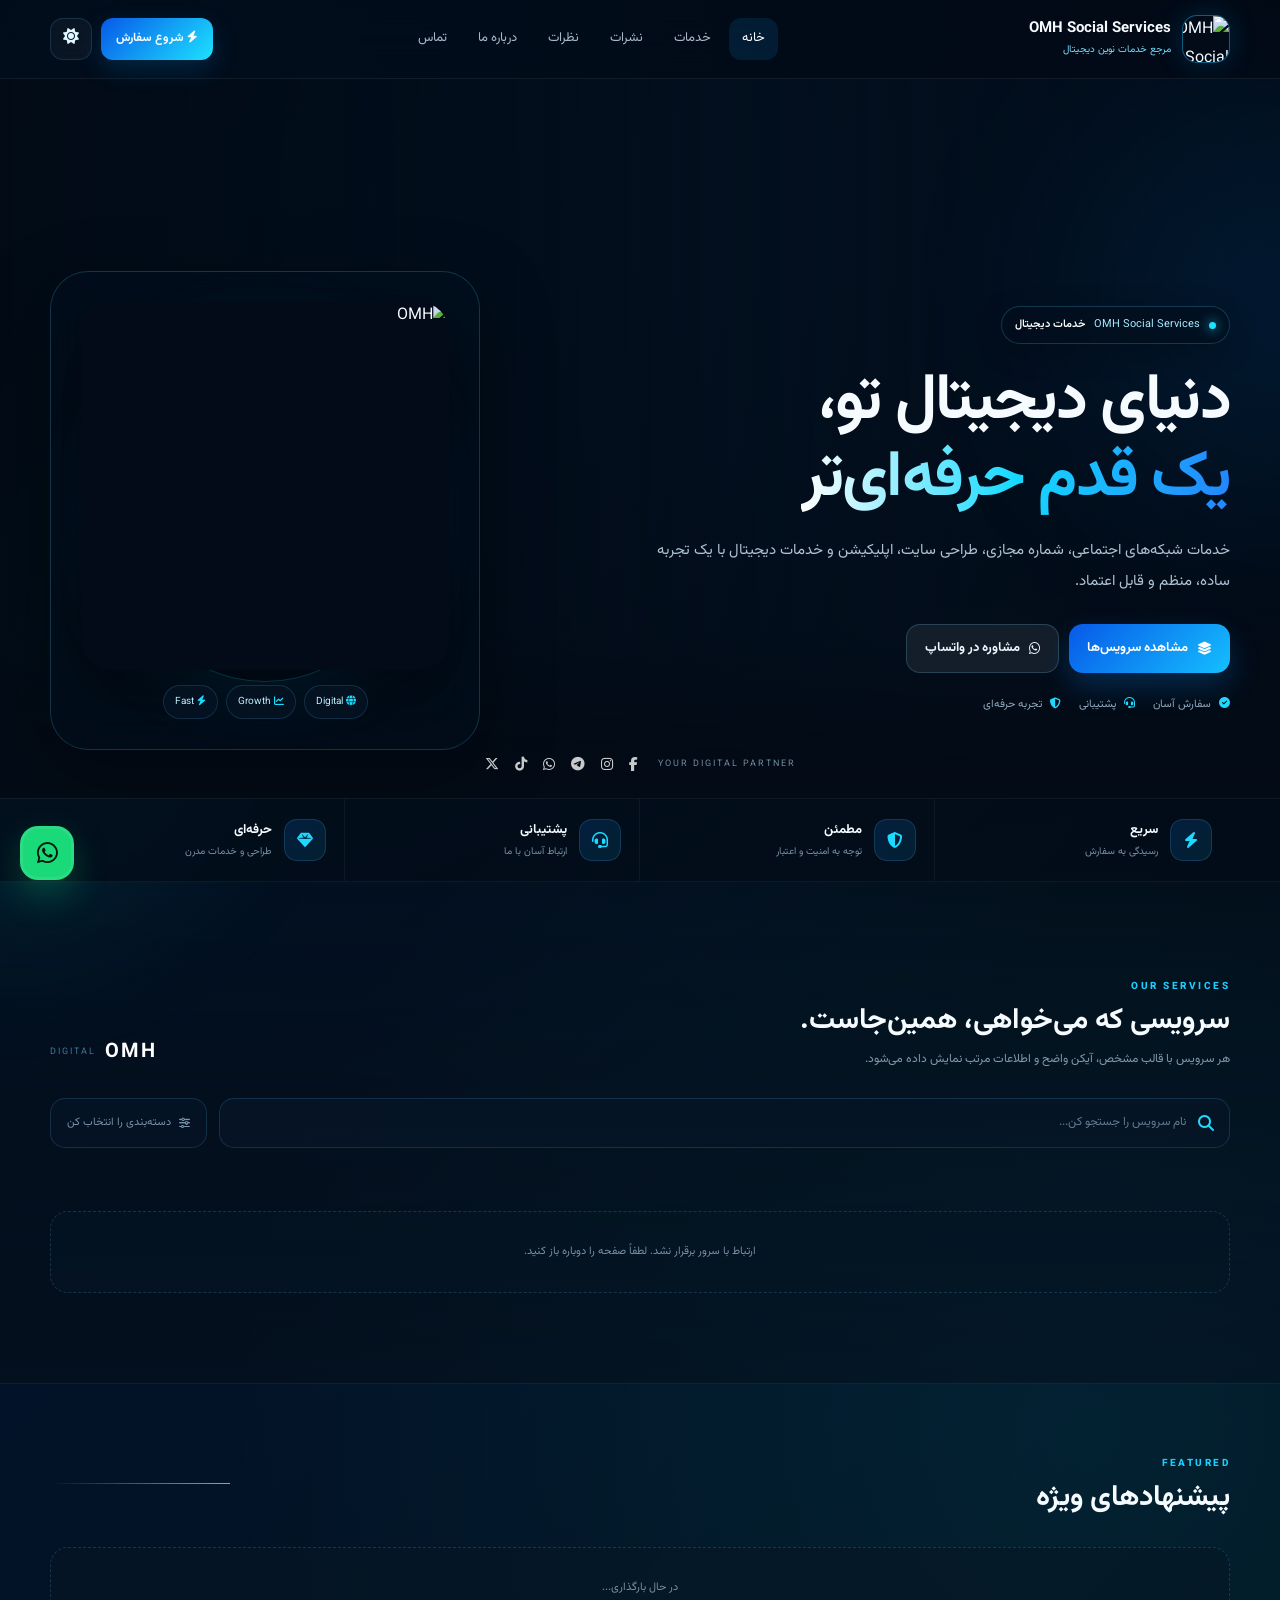
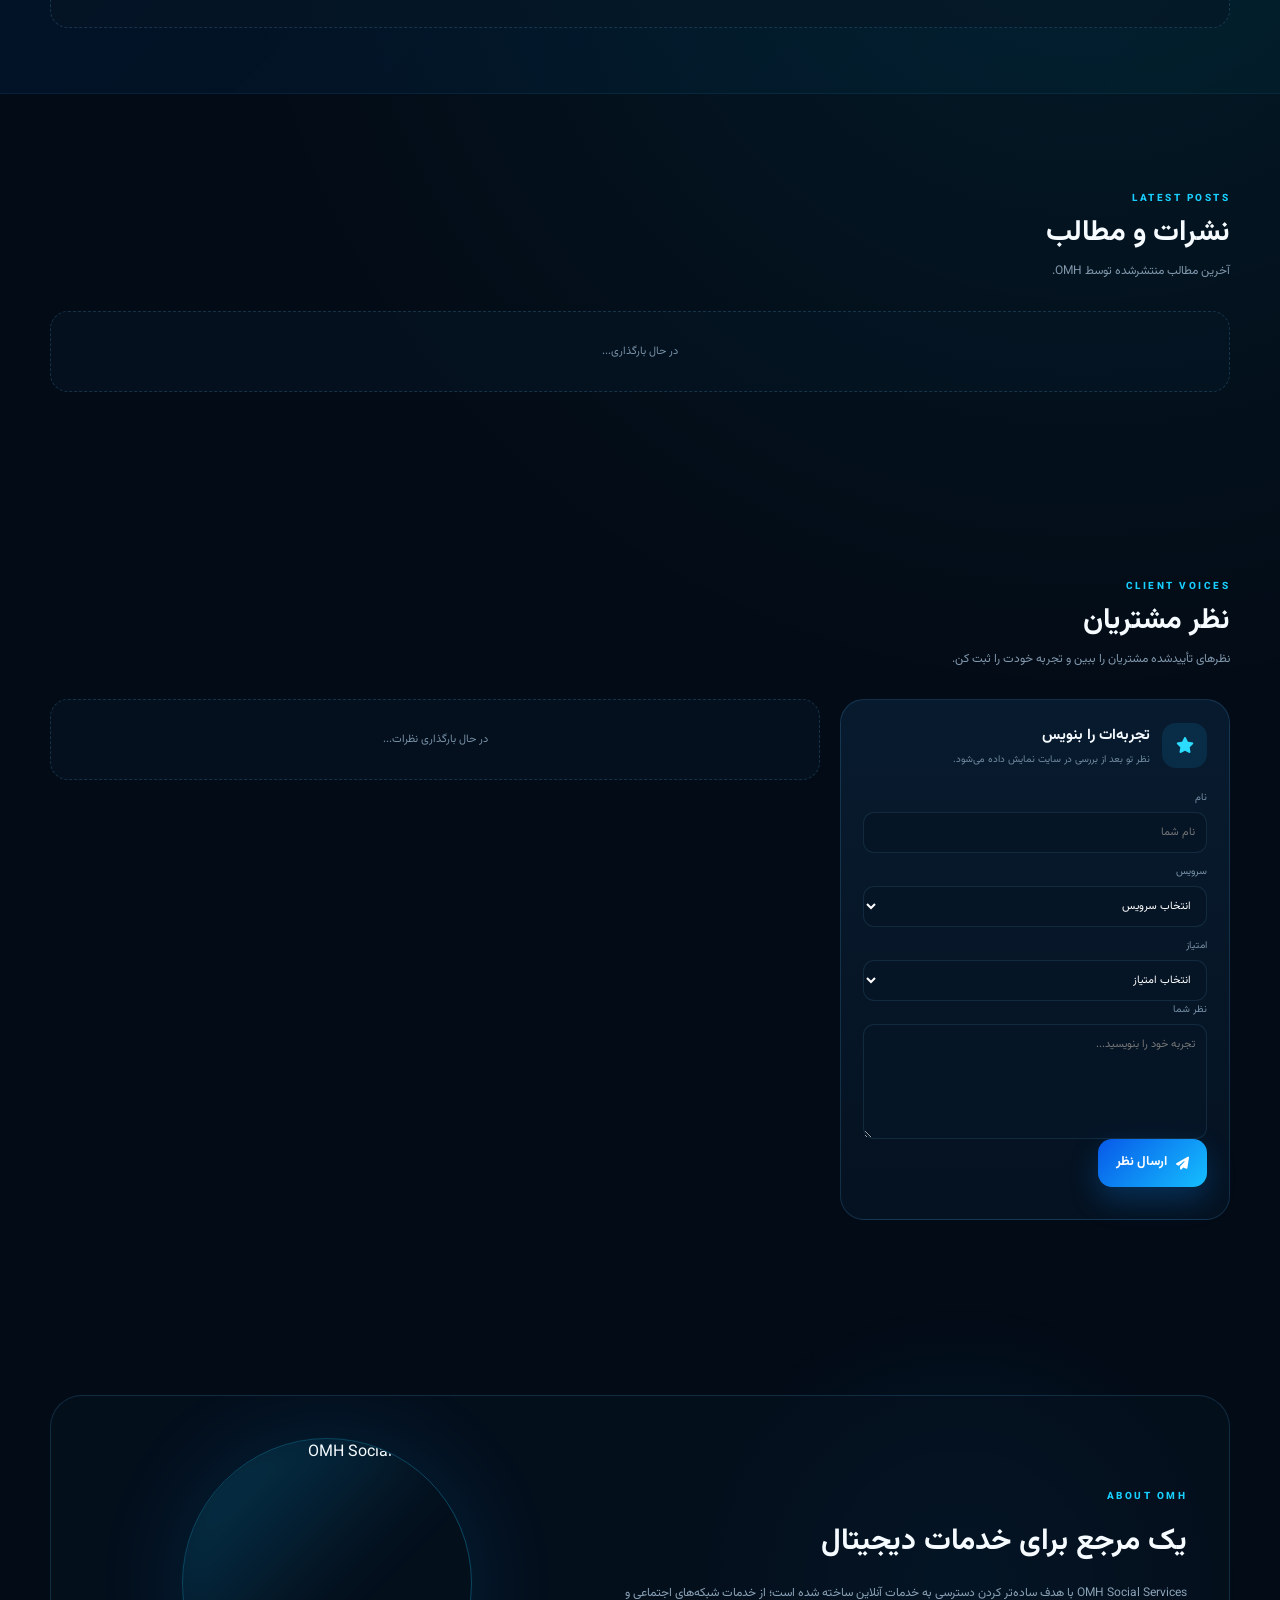
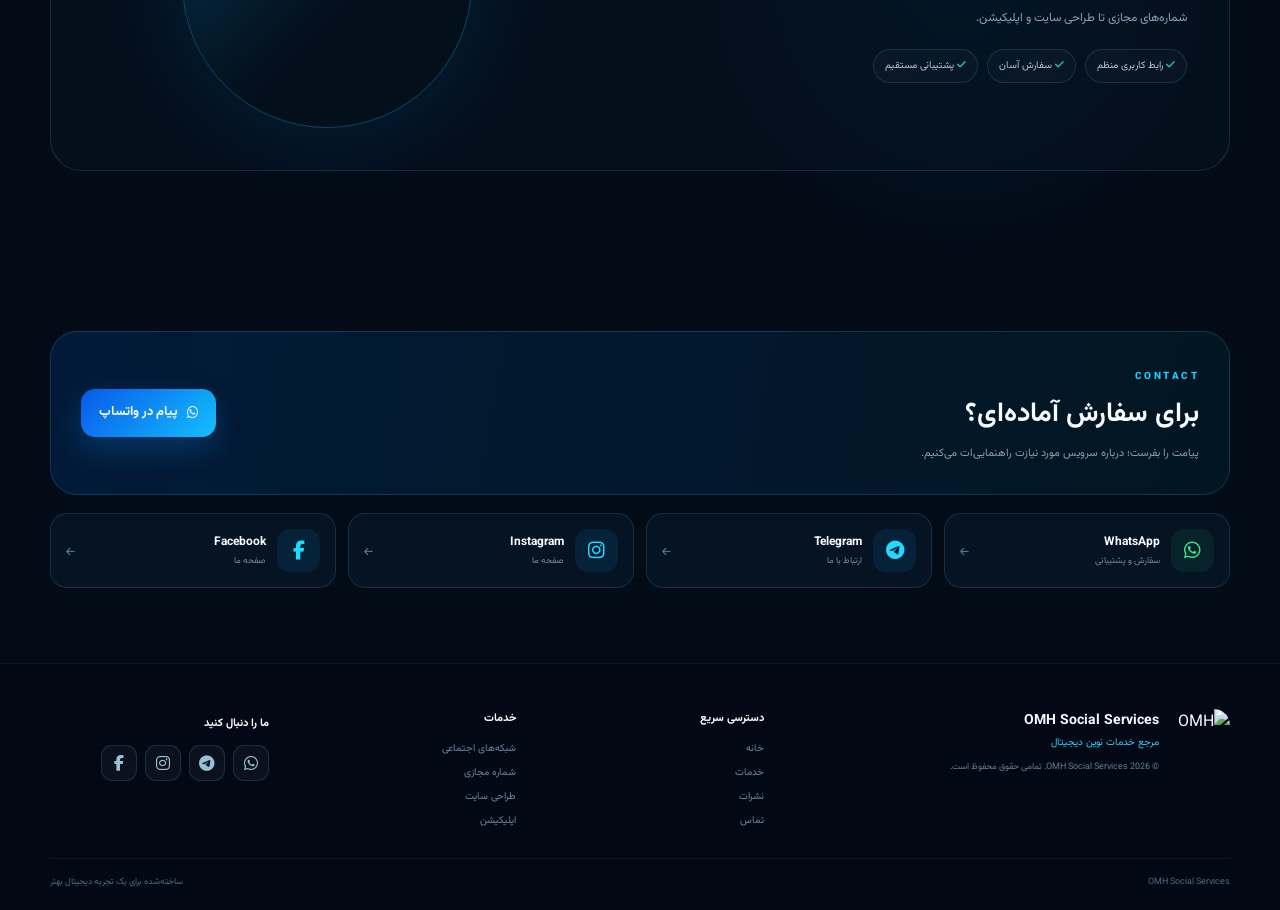
==== public/index.html @ bc6ca8de "Add files via upload" ====
<!doctype html>
<html lang="fa" dir="rtl">
<head>
<meta charset="utf-8">
<meta name="viewport" content="width=device-width, initial-scale=1, viewport-fit=cover">
<meta name="theme-color" content="#03101f">
<meta name="description" content="OMH Social Services — مرجع خدمات نوین دیجیتال">
<title>OMH Social Services</title>
<link rel="icon" href="images/omh-logo.png" type="image/png">
<link rel="preconnect" href="https://cdnjs.cloudflare.com">
<link rel="stylesheet" href="https://cdnjs.cloudflare.com/ajax/libs/font-awesome/6.5.0/css/all.min.css">
<link rel="stylesheet" href="style.css">
</head>
<body>
<div class="page-glow glow-one"></div><div class="page-glow glow-two"></div>
<header class="site-header" id="header">
  <div class="container header-inner">
    <button class="menu-btn" id="hamburger" type="button" aria-label="منو" aria-expanded="false"><i class="fa-solid fa-bars"></i></button>
    <a class="brand" href="#home" aria-label="OMH Social Services">
      <span class="brand-logo"><img id="headerLogo" src="images/omh-logo.png" alt="OMH Social Services"></span>
      <span class="brand-text"><strong data-site-name>OMH Social Services</strong><small>مرجع خدمات نوین دیجیتال</small></span>
    </a>
    <nav class="nav-menu" id="navMenu">
      <a class="active" href="#home">خانه</a><a href="#services">خدمات</a><a href="#posts">نشرات</a><a href="#reviews">نظرات</a><a href="#about">درباره ما</a><a href="#contact">تماس</a>
    </nav>
    <div class="header-actions"><a class="header-order" href="#services"><i class="fa-solid fa-bolt"></i> شروع سفارش</a><button class="theme-toggle" id="themeToggle" type="button" aria-label="تغییر حالت"><i class="fa-solid fa-moon"></i></button></div>
  </div>
</header>
<div class="announcement-wrap"><div class="container" id="announcementList" hidden></div></div>
<main>
<section class="hero" id="home">
  <div class="hero-bg"></div><div class="hero-overlay"></div>
  <div class="container hero-inner">
    <div class="hero-copy">
      <div class="hero-chip"><span class="live-dot"></span> OMH Social Services <b>خدمات دیجیتال</b></div>
      <h1>دنیای دیجیتال تو،<br><span>یک قدم حرفه‌ای‌تر</span></h1>
      <p>خدمات شبکه‌های اجتماعی، شماره مجازی، طراحی سایت، اپلیکیشن و خدمات دیجیتال با یک تجربه ساده، منظم و قابل اعتماد.</p>
      <div class="hero-buttons"><a href="#services" class="btn btn-primary"><i class="fa-solid fa-layer-group"></i> مشاهده سرویس‌ها</a><a id="heroWhatsapp" href="#" class="btn btn-glass"><i class="fa-brands fa-whatsapp"></i> مشاوره در واتساپ</a></div>
      <div class="hero-trust"><span><i class="fa-solid fa-circle-check"></i> سفارش آسان</span><span><i class="fa-solid fa-headset"></i> پشتیبانی</span><span><i class="fa-solid fa-shield-halved"></i> تجربه حرفه‌ای</span></div>
    </div>
    <div class="hero-brand-card">
      <div class="hero-ring"></div><div class="hero-brand-image"><img src="images/omh-logo.png" alt="OMH"></div>
      <div class="hero-mini-cards"><span><i class="fa-solid fa-globe"></i> Digital</span><span><i class="fa-solid fa-chart-line"></i> Growth</span><span><i class="fa-solid fa-bolt"></i> Fast</span></div>
    </div>
  </div>
  <div class="hero-socials"><span>YOUR DIGITAL PARTNER</span><i class="fa-brands fa-facebook-f"></i><i class="fa-brands fa-instagram"></i><i class="fa-brands fa-telegram"></i><i class="fa-brands fa-whatsapp"></i><i class="fa-brands fa-tiktok"></i><i class="fa-brands fa-x-twitter"></i></div>
</section>
<section class="trust-strip"><div class="container trust-grid"><article><span><i class="fa-solid fa-bolt"></i></span><div><strong>سریع</strong><small>رسیدگی به سفارش</small></div></article><article><span><i class="fa-solid fa-shield-halved"></i></span><div><strong>مطمئن</strong><small>توجه به امنیت و اعتبار</small></div></article><article><span><i class="fa-solid fa-headset"></i></span><div><strong>پشتیبانی</strong><small>ارتباط آسان با ما</small></div></article><article><span><i class="fa-solid fa-gem"></i></span><div><strong>حرفه‌ای</strong><small>طراحی و خدمات مدرن</small></div></article></div></section>
<section class="section services-section" id="services"><div class="container">
  <div class="section-head"><div><span class="section-kicker">OUR SERVICES</span><h2>سرویسی که می‌خواهی، همین‌جاست.</h2><p>هر سرویس با قالب مشخص، آیکن واضح و اطلاعات مرتب نمایش داده می‌شود.</p></div><div class="section-mark"><b>OMH</b><span>DIGITAL</span></div></div>
  <div class="service-toolbar"><label class="search-box"><i class="fa-solid fa-magnifying-glass"></i><input id="searchInput" type="search" placeholder="نام سرویس را جستجو کن..." autocomplete="off"></label><div class="toolbar-note"><i class="fa-solid fa-sliders"></i> دسته‌بندی را انتخاب کن</div></div>
  <div class="category-tabs" id="categoryTabs"></div><div class="subcategory-tabs" id="subcategoryTabs"></div>
  <div class="services-grid" id="servicesGrid"><div class="loading-card"><i class="fa-solid fa-spinner fa-spin"></i><span>در حال بارگذاری سرویس‌ها...</span></div></div>
</div></section>
<section class="featured-section" id="featured"><div class="container"><div class="section-head compact"><div><span class="section-kicker">FEATURED</span><h2>پیشنهادهای ویژه</h2></div><span class="featured-line"></span></div><div class="featured-grid" id="featuredGrid"><div class="loading-card">در حال بارگذاری...</div></div></div></section>
<section class="section posts-section" id="posts"><div class="container"><div class="section-head compact"><div><span class="section-kicker">LATEST POSTS</span><h2>نشرات و مطالب</h2><p>آخرین مطالب منتشرشده توسط OMH.</p></div></div><div class="posts-grid" id="postsGrid"><div class="loading-card">در حال بارگذاری...</div></div></div></section>
<section class="section reviews-section" id="reviews"><div class="container"><div class="section-head compact"><div><span class="section-kicker">CLIENT VOICES</span><h2>نظر مشتریان</h2><p>نظرهای تأییدشده مشتریان را ببین و تجربه خودت را ثبت کن.</p></div></div><div class="review-layout">
<form id="reviewForm" class="review-form"><div class="form-heading"><span class="form-icon"><i class="fa-solid fa-star"></i></span><div><h3>تجربه‌ات را بنویس</h3><p>نظر تو بعد از بررسی در سایت نمایش داده می‌شود.</p></div></div><div class="form-grid"><label>نام<input id="reviewName" maxlength="80" required placeholder="نام شما"></label><label>سرویس<select id="reviewService" required><option value="">انتخاب سرویس</option></select></label><label>امتیاز<select id="reviewRating" required><option value="">انتخاب امتیاز</option><option value="5">★★★★★ عالی</option><option value="4">★★★★ خوب</option><option value="3">★★★ متوسط</option><option value="2">★★ ضعیف</option><option value="1">★ خیلی ضعیف</option></select></label></div><label>نظر شما<textarea id="reviewComment" maxlength="1000" required placeholder="تجربه خود را بنویسید..."></textarea></label><button class="btn btn-primary" type="submit"><i class="fa-solid fa-paper-plane"></i> ارسال نظر</button><p id="reviewMessage" class="form-message" aria-live="polite"></p></form>
<div class="reviews-grid" id="reviewsGrid"><div class="loading-card">در حال بارگذاری نظرات...</div></div>
</div></div></section>
<section class="about-section" id="about"><div class="container about-wrap"><div class="about-copy"><span class="section-kicker">ABOUT OMH</span><h2>یک مرجع برای خدمات دیجیتال</h2><p>OMH Social Services با هدف ساده‌تر کردن دسترسی به خدمات آنلاین ساخته شده است؛ از خدمات شبکه‌های اجتماعی و شماره‌های مجازی تا طراحی سایت و اپلیکیشن.</p><div class="about-points"><span><i class="fa-solid fa-check"></i> رابط کاربری منظم</span><span><i class="fa-solid fa-check"></i> سفارش آسان</span><span><i class="fa-solid fa-check"></i> پشتیبانی مستقیم</span></div></div><div class="about-logo"><div class="about-logo-glow"></div><img src="images/omh-logo.png" alt="OMH Social Services"></div></div></section>
<section class="contact-section" id="contact"><div class="container"><div class="contact-banner"><div><span class="section-kicker">CONTACT</span><h2>برای سفارش آماده‌ای؟</h2><p>پیامت را بفرست؛ درباره سرویس مورد نیازت راهنمایی‌ات می‌کنیم.</p></div><a id="contactWhatsapp" class="btn btn-primary" href="#"><i class="fa-brands fa-whatsapp"></i> پیام در واتساپ</a></div><div class="contact-grid"><a id="whatsappLink" class="contact-card whatsapp" href="#"><span class="contact-icon"><i class="fa-brands fa-whatsapp"></i></span><span><b>WhatsApp</b><small>سفارش و پشتیبانی</small></span><i class="fa-solid fa-arrow-left"></i></a><a id="telegramLink" class="contact-card" href="#"><span class="contact-icon"><i class="fa-brands fa-telegram"></i></span><span><b>Telegram</b><small>ارتباط با ما</small></span><i class="fa-solid fa-arrow-left"></i></a><a id="instagramLink" class="contact-card" href="#"><span class="contact-icon"><i class="fa-brands fa-instagram"></i></span><span><b>Instagram</b><small>صفحه ما</small></span><i class="fa-solid fa-arrow-left"></i></a><a id="facebookLink" class="contact-card" href="#"><span class="contact-icon"><i class="fa-brands fa-facebook-f"></i></span><span><b>Facebook</b><small>صفحه ما</small></span><i class="fa-solid fa-arrow-left"></i></a></div></div></section>
</main>
<footer><div class="container footer-grid"><div class="footer-brand"><img src="images/omh-logo.png" alt="OMH"><div><strong data-site-name>OMH Social Services</strong><span>مرجع خدمات نوین دیجیتال</span><small data-footer-text>© 2026 OMH Social Services. تمامی حقوق محفوظ است.</small></div></div><div class="footer-links"><b>دسترسی سریع</b><a href="#home">خانه</a><a href="#services">خدمات</a><a href="#posts">نشرات</a><a href="#contact">تماس</a></div><div class="footer-links"><b>خدمات</b><a href="#services">شبکه‌های اجتماعی</a><a href="#services">شماره مجازی</a><a href="#services">طراحی سایت</a><a href="#services">اپلیکیشن</a></div><div class="footer-social"><b>ما را دنبال کنید</b><div><a id="footerWhatsapp" href="#" aria-label="WhatsApp"><i class="fa-brands fa-whatsapp"></i></a><a id="footerTelegram" href="#" aria-label="Telegram"><i class="fa-brands fa-telegram"></i></a><a id="footerInstagram" href="#" aria-label="Instagram"><i class="fa-brands fa-instagram"></i></a><a id="footerFacebook" href="#" aria-label="Facebook"><i class="fa-brands fa-facebook-f"></i></a></div></div></div><div class="container footer-bottom"><span>OMH Social Services</span><span>ساخته‌شده برای یک تجربه دیجیتال بهتر</span></div></footer>
<a class="floating-whatsapp" id="floatingWhatsapp" href="#" aria-label="WhatsApp"><i class="fa-brands fa-whatsapp"></i></a>
<script src="main.js" defer></script>
</body></html>
---- public/style.css ----
@import url('https://fonts.googleapis.com/css2?family=Vazirmatn:wght@300;400;500;600;700;800;900&display=swap');
:root{--bg:#030b16;--bg2:#061426;--card:rgba(8,24,43,.82);--card2:#091b31;--line:rgba(90,190,255,.17);--text:#f5fbff;--muted:#9db1c6;--blue:#159cff;--cyan:#1de2ff;--blue2:#0759e8;--green:#20d77a;--danger:#ff5573;--shadow:0 22px 70px rgba(0,0,0,.34);--radius:24px}*{box-sizing:border-box}html{scroll-behavior:smooth}body{margin:0;font-family:Vazirmatn,Tahoma,sans-serif;background:radial-gradient(circle at 15% 5%,rgba(0,130,255,.12),transparent 28%),radial-gradient(circle at 85% 35%,rgba(0,220,255,.08),transparent 30%),var(--bg);color:var(--text);line-height:1.8;overflow-x:hidden}a{color:inherit;text-decoration:none}button,input,textarea,select{font:inherit}button{cursor:pointer}.container{width:min(1180px,calc(100% - 32px));margin:auto}.page-glow{position:fixed;width:420px;height:420px;border-radius:50%;filter:blur(100px);pointer-events:none;z-index:-1;opacity:.13}.glow-one{background:#008cff;top:10%;right:-220px}.glow-two{background:#00eaff;bottom:0;left:-220px}.site-header{position:fixed;top:0;left:0;right:0;z-index:50;background:rgba(2,10,20,.68);backdrop-filter:blur(20px);border-bottom:1px solid rgba(255,255,255,.07)}.header-inner{height:78px;display:flex;align-items:center;gap:22px}.brand{display:flex;align-items:center;gap:11px;min-width:260px}.brand-logo{width:48px;height:48px;border-radius:15px;overflow:hidden;border:1px solid rgba(31,196,255,.45);background:#020b17;box-shadow:0 0 28px rgba(0,164,255,.18);flex:none}.brand-logo img{width:100%;height:100%;object-fit:cover}.brand-text{display:grid}.brand-text strong{font-size:15px;line-height:1.2}.brand-text small{font-size:10px;color:#75dfff;margin-top:3px}.nav-menu{display:flex;align-items:center;gap:5px;margin-inline:auto}.nav-menu a{font-size:13px;color:#a9b9ca;padding:9px 13px;border-radius:12px;transition:.2s}.nav-menu a:hover,.nav-menu a.active{color:#fff;background:rgba(21,156,255,.12)}.header-actions{display:flex;gap:9px;align-items:center}.header-order{font-size:12px;font-weight:700;padding:10px 15px;border-radius:12px;background:linear-gradient(135deg,var(--blue2),var(--cyan));box-shadow:0 9px 25px rgba(15,153,255,.18)}.theme-toggle,.menu-btn{width:42px;height:42px;border-radius:13px;border:1px solid var(--line);background:rgba(255,255,255,.04);color:#dff8ff}.menu-btn{display:none}.announcement-wrap{padding-top:78px}.announcement-item{display:flex;align-items:center;gap:12px;padding:10px 14px;margin-top:12px;border:1px solid var(--line);border-radius:16px;background:rgba(7,25,44,.8);color:#cfe7f7}.announcement-icon{width:34px;height:34px;display:grid;place-items:center;border-radius:10px;background:rgba(24,169,255,.13)}.announcement-item strong{display:block;color:#fff;font-size:12px}.announcement-item span:last-child{font-size:11px;color:#9db1c6}.hero{min-height:720px;position:relative;isolation:isolate;overflow:hidden}.hero-bg{position:absolute;inset:0;background-image:url('images/omh-background.png');background-size:cover;background-position:center;z-index:-3}.hero-overlay{position:absolute;inset:0;background:linear-gradient(90deg,rgba(2,10,20,.92) 0%,rgba(2,10,20,.7) 38%,rgba(2,10,20,.2) 75%),linear-gradient(0deg,var(--bg) 0%,transparent 20%);z-index:-2}.hero:after{content:"";position:absolute;inset:auto 0 0;height:170px;background:linear-gradient(transparent,var(--bg));z-index:-1}.hero-inner{min-height:720px;padding-top:145px;display:grid;grid-template-columns:1.02fr .98fr;gap:40px;align-items:center}.hero-copy{max-width:650px}.hero-chip{display:inline-flex;align-items:center;gap:9px;border:1px solid rgba(67,208,255,.22);background:rgba(2,15,29,.58);padding:8px 13px;border-radius:999px;color:#a8eaff;font-size:11px;box-shadow:0 8px 30px rgba(0,0,0,.2)}.hero-chip b{color:#fff;font-weight:600}.live-dot{width:7px;height:7px;background:#1de2ff;border-radius:50%;box-shadow:0 0 12px #1de2ff}.hero h1{font-size:clamp(38px,5vw,67px);line-height:1.2;margin:20px 0 17px;letter-spacing:-1.7px}.hero h1 span{background:linear-gradient(90deg,#fff,#15d9ff,#2387ff);-webkit-background-clip:text;background-clip:text;color:transparent}.hero p{font-size:15px;line-height:2.1;color:#afc2d3;max-width:590px}.hero-buttons{display:flex;gap:10px;margin-top:26px;flex-wrap:wrap}.btn{display:inline-flex;align-items:center;justify-content:center;gap:9px;border:0;border-radius:14px;padding:12px 18px;font-weight:700;font-size:13px;transition:.22s;min-height:46px}.btn:hover{transform:translateY(-2px)}.btn-primary{color:#fff;background:linear-gradient(135deg,#0759e8,#15bfff);box-shadow:0 13px 30px rgba(12,142,255,.24)}.btn-glass{color:#e9f8ff;background:rgba(255,255,255,.07);border:1px solid rgba(135,218,255,.2);backdrop-filter:blur(12px)}.hero-trust{display:flex;gap:18px;flex-wrap:wrap;margin-top:22px;color:#91a8bc;font-size:11px}.hero-trust i{color:#20d7ff;margin-left:5px}.hero-brand-card{width:min(430px,100%);justify-self:end;position:relative;padding:30px;border-radius:38px;border:1px solid rgba(89,207,255,.2);background:rgba(3,17,32,.48);backdrop-filter:blur(18px);box-shadow:var(--shadow);overflow:hidden}.hero-ring{position:absolute;inset:14%;border:1px solid rgba(22,205,255,.3);border-radius:50%;box-shadow:0 0 80px rgba(0,178,255,.17)}.hero-brand-image{position:relative;z-index:2;width:100%;aspect-ratio:1;border-radius:30px;overflow:hidden;background:#020b17;box-shadow:0 25px 70px rgba(0,0,0,.45)}.hero-brand-image img{width:100%;height:100%;object-fit:cover}.hero-mini-cards{position:relative;z-index:3;display:flex;gap:8px;justify-content:center;flex-wrap:wrap;margin-top:15px}.hero-mini-cards span{padding:7px 11px;border-radius:999px;background:rgba(4,19,35,.85);border:1px solid var(--line);font-size:10px;color:#bcefff}.hero-mini-cards i{color:#16dfff}.hero-socials{position:absolute;bottom:26px;left:50%;transform:translateX(-50%);display:flex;align-items:center;gap:16px;color:#fff;opacity:.78}.hero-socials span{font-size:9px;letter-spacing:2px;color:#8faec4;margin-left:4px}.hero-socials i{font-size:14px}.trust-strip{border-top:1px solid rgba(255,255,255,.05);border-bottom:1px solid rgba(255,255,255,.05);background:rgba(3,13,25,.82)}.trust-grid{display:grid;grid-template-columns:repeat(4,1fr)}.trust-grid article{display:flex;align-items:center;gap:12px;padding:20px 18px;border-inline-start:1px solid rgba(255,255,255,.05)}.trust-grid article:first-child{border-inline-start:0}.trust-grid article>span{width:42px;height:42px;display:grid;place-items:center;border-radius:13px;background:linear-gradient(135deg,rgba(15,115,235,.18),rgba(23,211,255,.1));border:1px solid var(--line);color:#1bd9ff}.trust-grid strong{display:block;font-size:13px}.trust-grid small{display:block;color:#7890a6;font-size:10px}.section{padding:90px 0}.services-section{background:linear-gradient(180deg,transparent,rgba(5,21,38,.52))}.section-head{display:flex;justify-content:space-between;gap:30px;align-items:end;margin-bottom:28px}.section-head.compact{align-items:center}.section-kicker{display:inline-block;color:#19cfff;font-size:10px;letter-spacing:2.5px;font-weight:800;margin-bottom:5px}.section-head h2{margin:0;font-size:29px;line-height:1.4}.section-head p{margin:7px 0 0;color:#8198ad;font-size:12px}.section-mark{display:flex;align-items:center;gap:9px;color:#3f789d;font-size:9px;letter-spacing:2px}.section-mark b{font-size:20px;color:#fff}.service-toolbar{display:flex;gap:12px;margin-bottom:17px}.search-box{height:50px;display:flex;align-items:center;gap:10px;flex:1;border:1px solid var(--line);background:rgba(7,23,40,.82);border-radius:15px;padding:0 15px}.search-box i{color:#24d7ff}.search-box input{border:0;outline:0;background:transparent;color:#fff;width:100%;font-size:12px}.search-box input::placeholder{color:#607a90}.toolbar-note{height:50px;display:flex;align-items:center;gap:8px;padding:0 16px;border:1px solid var(--line);border-radius:15px;color:#7893aa;font-size:11px;background:rgba(7,23,40,.6)}.category-tabs,.subcategory-tabs{display:flex;gap:8px;overflow:auto;padding-bottom:8px;scrollbar-width:thin}.cat-btn,.sub-btn{white-space:nowrap;border:1px solid var(--line);background:rgba(7,24,42,.7);color:#93a9bc;border-radius:12px;padding:9px 14px;font-size:11px;transition:.2s}.cat-btn:hover,.sub-btn:hover,.cat-btn.active,.sub-btn.active{color:#fff;border-color:rgba(26,205,255,.48);background:linear-gradient(135deg,rgba(13,100,222,.22),rgba(18,204,255,.1));box-shadow:0 8px 24px rgba(0,140,255,.08)}.subcategory-tabs{margin-top:8px}.services-grid{display:grid;grid-template-columns:repeat(4,1fr);gap:16px;margin-top:22px}.service-card{position:relative;min-width:0;border:1px solid rgba(94,184,235,.13);background:linear-gradient(180deg,rgba(9,29,50,.94),rgba(5,19,34,.96));border-radius:22px;padding:14px;overflow:hidden;box-shadow:0 12px 38px rgba(0,0,0,.18);transition:.25s}.service-card:before{content:"";position:absolute;inset:0 0 auto;height:2px;background:linear-gradient(90deg,transparent,#11bfff,#245eff,transparent);opacity:.65}.service-card:hover{transform:translateY(-5px);border-color:rgba(35,197,255,.32);box-shadow:0 22px 50px rgba(0,0,0,.28)}.service-media{height:155px;border-radius:17px;background:radial-gradient(circle at 50% 30%,rgba(20,177,255,.16),transparent 60%),#061526;border:1px solid rgba(98,188,236,.11);display:grid;place-items:center;overflow:hidden}.service-media img{width:92px;height:92px;object-fit:contain;display:block}.service-fallback-icon{width:76px;height:76px;border-radius:22px;display:grid;place-items:center;color:#26d9ff;background:linear-gradient(145deg,rgba(13,113,226,.3),rgba(16,210,255,.08));border:1px solid rgba(32,214,255,.2);font-size:30px;box-shadow:0 0 35px rgba(0,169,255,.14)}.service-card h4{font-size:15px;margin:14px 2px 4px}.service-path{color:#4fbbe4;font-size:9px;min-height:17px}.service-card .desc{color:#8198ac;font-size:10px;line-height:1.8;min-height:38px;margin:7px 2px 11px}.price{display:flex;align-items:center;gap:8px;flex-wrap:wrap;color:#fff;font-size:18px;font-weight:900}.price .old{font-size:10px;color:#647b8f;text-decoration:line-through;font-weight:500}.discount{font-size:9px;color:#61f3b1;background:rgba(32,215,122,.1);border:1px solid rgba(32,215,122,.16);padding:3px 6px;border-radius:7px}.meta{display:flex;align-items:center;justify-content:space-between;gap:8px;margin-top:12px}.views{font-size:9px;color:#60798e}.views i{color:#24cfff}.order-btn{border:0;color:#fff;background:linear-gradient(135deg,#0759e8,#12b8f2);border-radius:11px;padding:8px 11px;font-size:10px;font-weight:800;box-shadow:0 7px 20px rgba(0,130,255,.16)}.featured-section{padding:65px 0;background:linear-gradient(135deg,rgba(0,84,184,.12),rgba(0,226,255,.035));border-block:1px solid rgba(51,189,255,.08)}.featured-line{width:180px;height:1px;background:linear-gradient(90deg,transparent,#18cfff)}.featured-grid{display:grid;grid-template-columns:repeat(3,1fr);gap:16px}.featured-grid .service-card{border-color:rgba(25,206,255,.28)}.posts-grid{display:grid;grid-template-columns:repeat(3,1fr);gap:16px}.post-card{border:1px solid var(--line);background:rgba(7,23,40,.76);border-radius:20px;padding:20px}.post-card h3{font-size:15px;margin:0 0 9px}.post-card p{font-size:11px;color:#8da3b7;line-height:2;white-space:pre-line}.like-btn{border:1px solid rgba(255,255,255,.09);background:rgba(255,255,255,.04);color:#ff8ba0;border-radius:10px;padding:7px 10px;font-size:11px}.review-layout{display:grid;grid-template-columns:390px 1fr;gap:20px;align-items:start}.review-form{border:1px solid var(--line);background:linear-gradient(180deg,rgba(9,29,50,.88),rgba(5,19,34,.92));border-radius:24px;padding:22px}.form-heading{display:flex;gap:12px;align-items:center;margin-bottom:20px}.form-icon{width:45px;height:45px;display:grid;place-items:center;border-radius:14px;background:rgba(20,179,255,.12);color:#2cdcff}.form-heading h3{font-size:15px;margin:0}.form-heading p{font-size:10px;color:#718ba0;margin:2px 0 0}.form-grid{display:grid;grid-template-columns:1fr;gap:10px}.review-form label{display:block;font-size:10px;color:#7892a8}.review-form input,.review-form select,.review-form textarea{display:block;width:100%;margin-top:5px;border:1px solid rgba(110,193,235,.12);background:#061526;color:#fff;border-radius:11px;padding:10px 11px;outline:0;font-size:11px}.review-form textarea{min-height:115px;resize:vertical}.review-form input:focus,.review-form select:focus,.review-form textarea:focus{border-color:#1ccfff}.form-message{font-size:10px}.form-message.success{color:#48e7a0}.form-message.error{color:#ff7890}.reviews-grid{display:grid;grid-template-columns:repeat(2,1fr);gap:13px}.review-card{border:1px solid var(--line);background:rgba(7,23,40,.72);border-radius:19px;padding:17px}.review-card h4{margin:0;font-size:13px}.review-card .stars{color:#ffd45b;font-size:13px;letter-spacing:2px;margin:6px 0}.review-card p{color:#8ca4b8;font-size:11px;line-height:2;margin:0}.about-section{padding:85px 0;background:radial-gradient(circle at 75% 50%,rgba(0,162,255,.1),transparent 28%)}.about-wrap{min-height:360px;display:grid;grid-template-columns:1fr .8fr;align-items:center;gap:40px;border:1px solid var(--line);background:rgba(5,19,34,.64);border-radius:32px;padding:42px;overflow:hidden}.about-copy h2{font-size:30px;margin:4px 0 10px}.about-copy p{color:#8ba2b7;max-width:600px;font-size:12px;line-height:2.1}.about-points{display:flex;flex-wrap:wrap;gap:9px;margin-top:18px}.about-points span{font-size:10px;color:#b5c8d8;border:1px solid var(--line);background:rgba(255,255,255,.025);border-radius:999px;padding:7px 11px}.about-points i{color:#21dc9a}.about-logo{position:relative;justify-self:center;width:290px;height:290px;border-radius:50%;overflow:hidden;border:1px solid rgba(28,203,255,.3);box-shadow:0 0 90px rgba(0,151,255,.14)}.about-logo img{position:relative;width:100%;height:100%;object-fit:cover}.about-logo-glow{position:absolute;inset:-20px;border-radius:50%;background:linear-gradient(135deg,rgba(17,184,255,.28),transparent 55%);filter:blur(20px)}.contact-section{padding:75px 0}.contact-banner{display:flex;justify-content:space-between;align-items:center;gap:25px;padding:30px;border-radius:27px;border:1px solid rgba(32,203,255,.2);background:linear-gradient(100deg,rgba(0,91,197,.2),rgba(0,225,255,.05));margin-bottom:18px}.contact-banner h2{margin:0;font-size:27px}.contact-banner p{color:#89a0b4;font-size:11px;margin:5px 0 0}.contact-grid{display:grid;grid-template-columns:repeat(4,1fr);gap:12px}.contact-card{display:flex;align-items:center;gap:11px;padding:15px;border-radius:17px;border:1px solid var(--line);background:rgba(7,23,40,.72);transition:.2s}.contact-card:hover{transform:translateY(-3px);border-color:rgba(29,205,255,.38)}.contact-icon{width:43px;height:43px;display:grid;place-items:center;border-radius:13px;background:rgba(25,179,255,.1);color:#22d8ff;font-size:19px}.contact-card b{display:block;font-size:12px}.contact-card small{display:block;color:#738ba0;font-size:9px}.contact-card>i:last-child{margin-right:auto;color:#4c7189;font-size:10px}.contact-card.whatsapp .contact-icon{color:#36e995;background:rgba(32,215,122,.08)}footer{padding:45px 0 20px;border-top:1px solid rgba(255,255,255,.06);background:#020914}.footer-grid{display:grid;grid-template-columns:2fr 1fr 1fr 1fr;gap:28px}.footer-brand{display:flex;gap:13px}.footer-brand img{width:58px;height:58px;border-radius:16px;object-fit:cover}.footer-brand strong,.footer-brand span,.footer-brand small{display:block}.footer-brand strong{font-size:14px}.footer-brand span{font-size:10px;color:#35cfff}.footer-brand small{font-size:9px;color:#647d92;margin-top:7px}.footer-links{display:flex;flex-direction:column;gap:6px}.footer-links b,.footer-social b{font-size:11px;color:#fff;margin-bottom:5px}.footer-links a{font-size:10px;color:#71899e}.footer-links a:hover{color:#2edcff}.footer-social>div{display:flex;gap:8px;margin-top:7px}.footer-social a{width:36px;height:36px;border-radius:11px;display:grid;place-items:center;background:rgba(255,255,255,.04);border:1px solid var(--line);color:#9ac0d7}.footer-bottom{display:flex;justify-content:space-between;gap:15px;border-top:1px solid rgba(255,255,255,.05);margin-top:28px;padding-top:15px;color:#50697d;font-size:9px}.floating-whatsapp{position:fixed;left:20px;bottom:20px;width:54px;height:54px;display:grid;place-items:center;border-radius:18px;background:#19d979;color:#03150d;font-size:24px;box-shadow:0 15px 35px rgba(20,215,121,.25);z-index:40;border:3px solid rgba(255,255,255,.08)}.loading-card,.empty-message{grid-column:1/-1;border:1px dashed rgba(95,184,235,.2);border-radius:18px;padding:30px;text-align:center;color:#7891a7;background:rgba(6,22,38,.55);font-size:11px}.loading-card i{color:#1edbff;margin-left:7px}.dark-mode{--bg:#01070e}.dark-mode .site-header{background:rgba(0,6,13,.76)}
@media(max-width:1000px){.nav-menu{gap:0}.nav-menu a{padding-inline:9px}.brand{min-width:220px}.services-grid{grid-template-columns:repeat(3,1fr)}.featured-grid{grid-template-columns:repeat(2,1fr)}.footer-grid{grid-template-columns:2fr 1fr 1fr}.footer-social{grid-column:2/-1}.review-layout{grid-template-columns:1fr}.review-form{max-width:none}.hero-inner{grid-template-columns:1fr}.hero-brand-card{display:none}.hero-copy{max-width:760px}.hero-socials{display:none}}
@media(max-width:760px){.container{width:min(100% - 22px,620px)}.header-inner{height:68px}.announcement-wrap{padding-top:68px}.brand-text small{display:none}.brand{min-width:0;margin-left:auto}.brand-logo{width:42px;height:42px}.menu-btn{display:grid;place-items:center}.nav-menu{position:absolute;top:73px;right:11px;left:11px;display:none;flex-direction:column;align-items:stretch;padding:8px;border:1px solid var(--line);border-radius:17px;background:rgba(2,13,26,.97);box-shadow:var(--shadow)}.nav-menu.open{display:flex}.nav-menu a{padding:11px 13px}.header-order{display:none}.theme-toggle{width:40px;height:40px}.hero{min-height:670px}.hero-inner{min-height:670px;padding-top:115px}.hero h1{font-size:39px}.hero p{font-size:12px}.hero-trust{gap:10px}.trust-grid{grid-template-columns:repeat(2,1fr)}.trust-grid article{padding:14px 8px}.trust-grid article:nth-child(odd){border-inline-start:0}.trust-grid article:nth-child(n+3){border-top:1px solid rgba(255,255,255,.05)}.section{padding:65px 0}.section-head{display:block}.section-head h2{font-size:24px}.section-mark{margin-top:12px}.service-toolbar{display:block}.toolbar-note{margin-top:8px}.services-grid{grid-template-columns:repeat(2,1fr);gap:10px}.service-card{padding:9px;border-radius:18px}.service-media{height:125px}.service-media img{width:70px;height:70px}.service-fallback-icon{width:60px;height:60px;font-size:24px}.service-card h4{font-size:12px;margin-top:10px}.service-card .desc{font-size:9px;min-height:34px}.price{font-size:15px}.order-btn{padding:7px 8px}.featured-grid,.posts-grid{grid-template-columns:1fr}.reviews-grid{grid-template-columns:1fr}.about-wrap{grid-template-columns:1fr;padding:28px}.about-logo{width:220px;height:220px;order:-1}.contact-banner{display:block;padding:23px}.contact-banner .btn{margin-top:15px;width:100%}.contact-grid{grid-template-columns:1fr 1fr}.footer-grid{grid-template-columns:1fr 1fr}.footer-brand{grid-column:1/-1}.footer-social{grid-column:1/-1}.footer-bottom{display:block}.footer-bottom span{display:block;margin-top:5px}.floating-whatsapp{left:12px;bottom:12px}.hero-buttons .btn{flex:1}.hero-overlay{background:linear-gradient(90deg,rgba(2,10,20,.9),rgba(2,10,20,.56)),linear-gradient(0deg,var(--bg),transparent 35%)}}
@media(max-width:420px){.services-grid{grid-template-columns:1fr 1fr}.service-media{height:112px}.service-path{font-size:8px}.hero h1{font-size:34px}.hero-copy{padding-top:10px}.contact-grid{grid-template-columns:1fr}.trust-grid article>span{width:36px;height:36px}.trust-grid strong{font-size:11px}.trust-grid small{font-size:8px}}
.light-mode{--bg:#f2f8fc;--bg2:#eaf4fb;--card:rgba(255,255,255,.9);--card2:#fff;--line:rgba(0,98,160,.14);--text:#102033;--muted:#587087;background:radial-gradient(circle at 15% 5%,rgba(0,130,255,.09),transparent 28%),#f3f8fc;color:var(--text)}.light-mode .site-header{background:rgba(246,251,255,.82);border-bottom-color:rgba(0,67,116,.09)}.light-mode .nav-menu a{color:#536a7f}.light-mode .nav-menu a.active,.light-mode .nav-menu a:hover{color:#0759e8;background:rgba(21,156,255,.09)}.light-mode .theme-toggle,.light-mode .menu-btn,.light-mode .search-box,.light-mode .toolbar-note,.light-mode .cat-btn,.light-mode .sub-btn,.light-mode .service-card,.light-mode .post-card,.light-mode .review-card,.light-mode .contact-card,.light-mode .review-form,.light-mode .about-wrap{background:rgba(255,255,255,.88);color:#102033}.light-mode .search-box input,.light-mode .review-form input,.light-mode .review-form select,.light-mode .review-form textarea{color:#102033;background:#f4f8fb}.light-mode .search-box input::placeholder{color:#7890a2}.light-mode .hero-overlay{background:linear-gradient(90deg,rgba(2,10,20,.86),rgba(2,10,20,.3)),linear-gradient(0deg,#f3f8fc,transparent 35%)}.light-mode .trust-strip,.light-mode footer{background:#eaf3f9}.light-mode .trust-grid strong,.light-mode .section-head h2,.light-mode .about-copy h2{color:#102033}.light-mode .section-head p,.light-mode .service-card .desc,.light-mode .post-card p,.light-mode .review-card p,.light-mode .contact-banner p{color:#60778b}.light-mode .footer-links a{color:#5b7287}.light-mode .hero h1{color:#fff}.light-mode .announcement-item{background:rgba(255,255,255,.92);color:#3d5368}
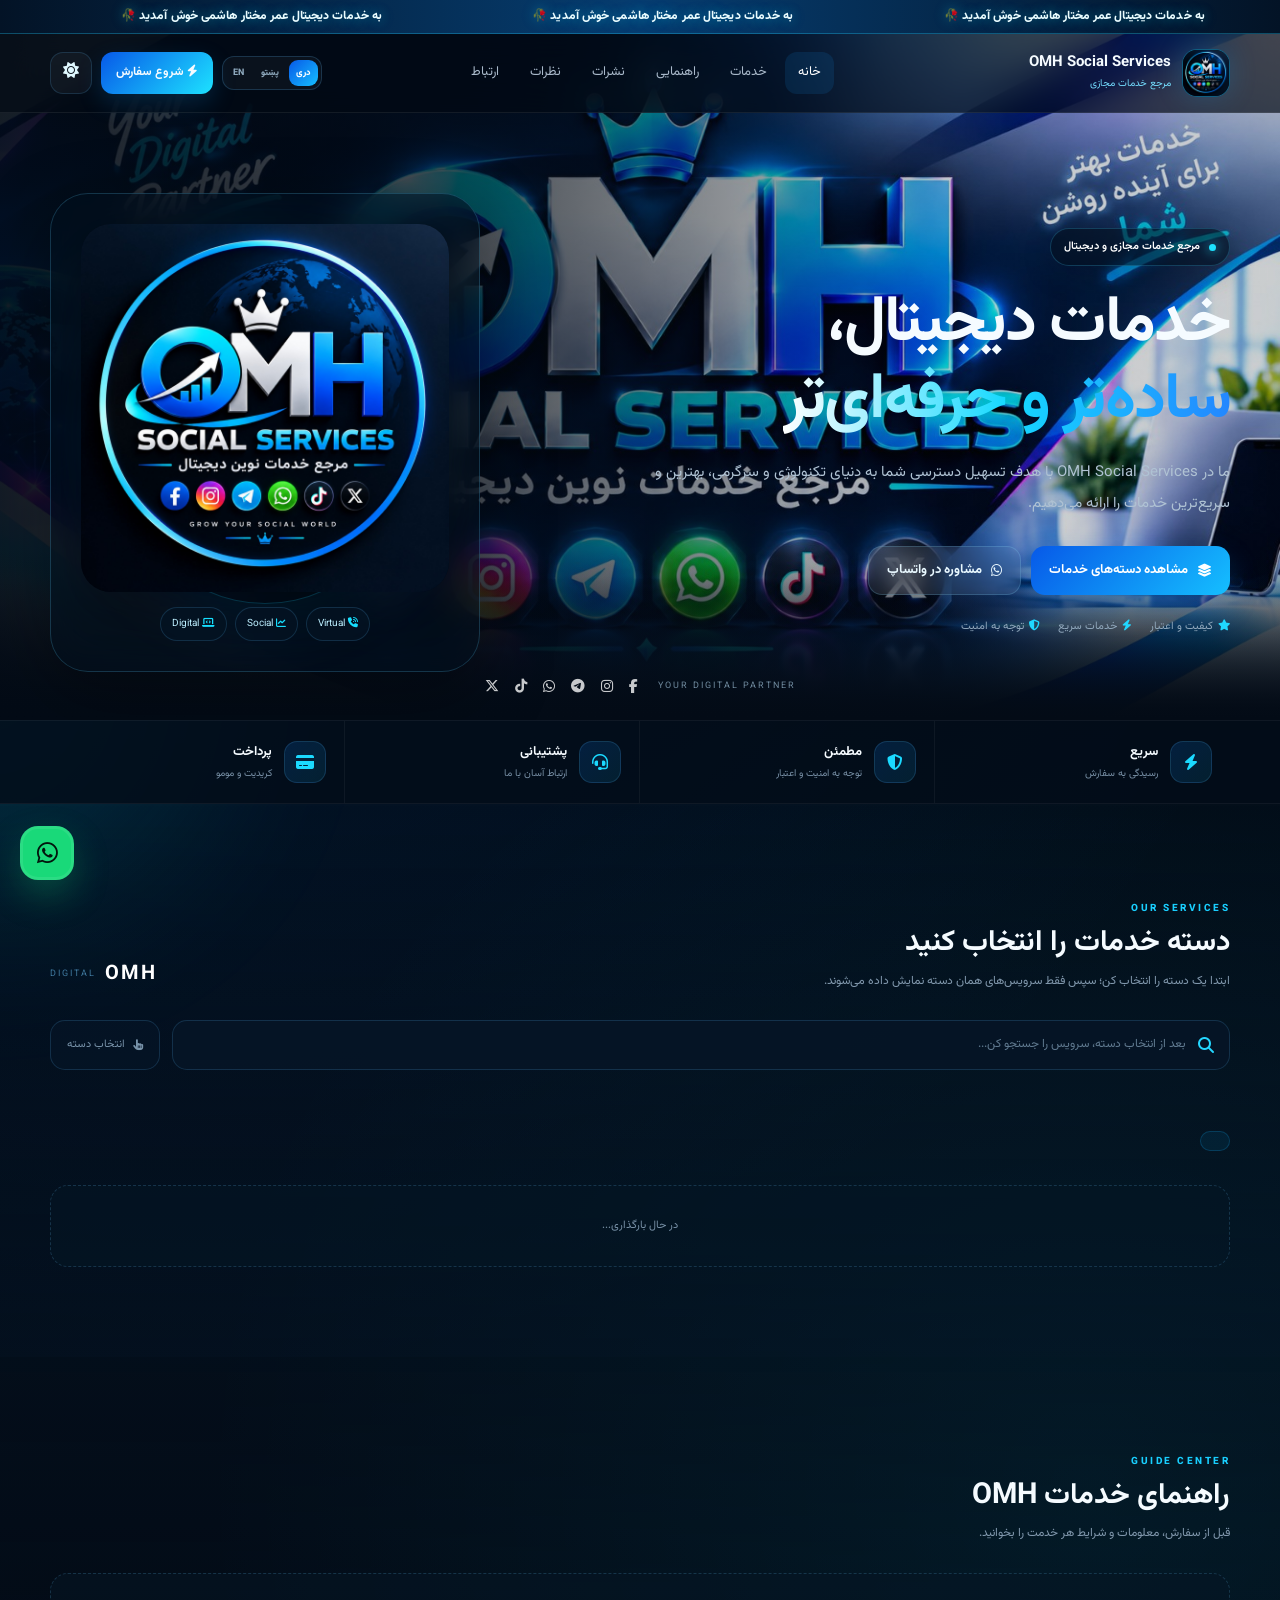
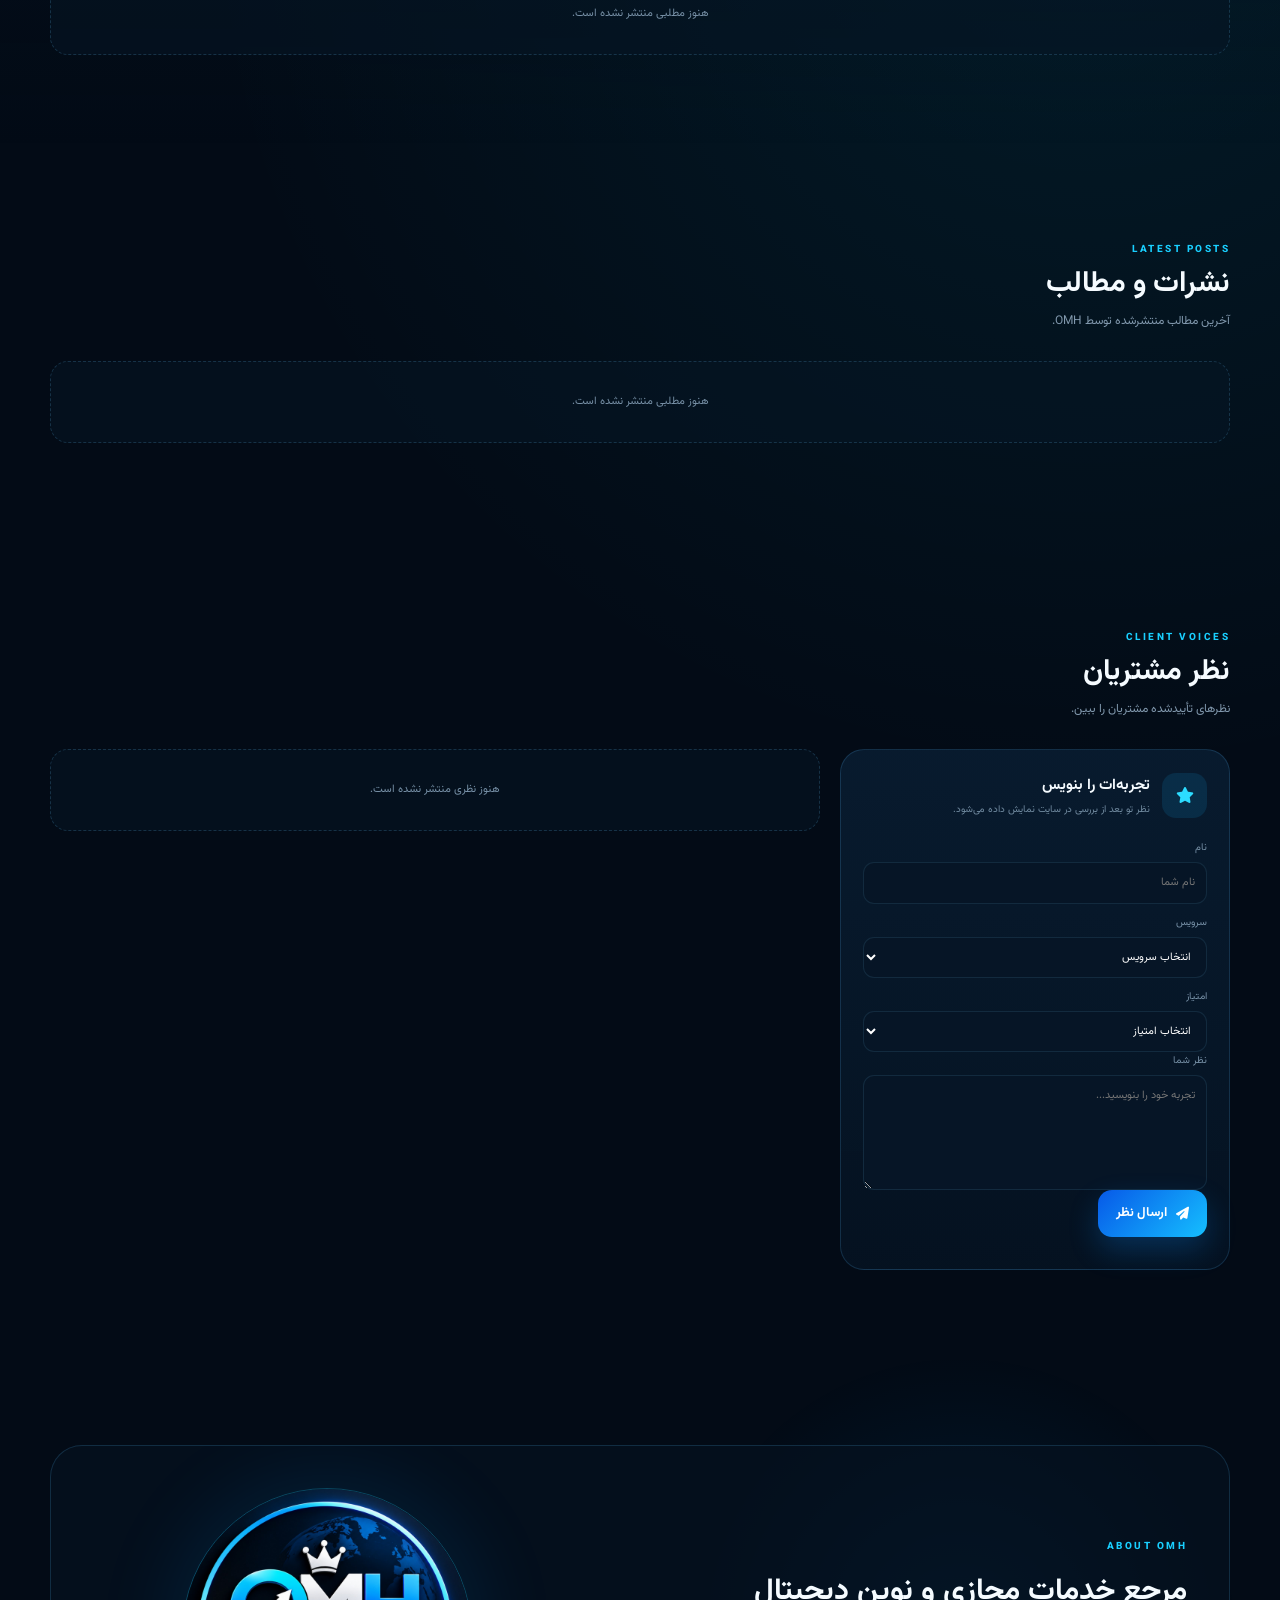
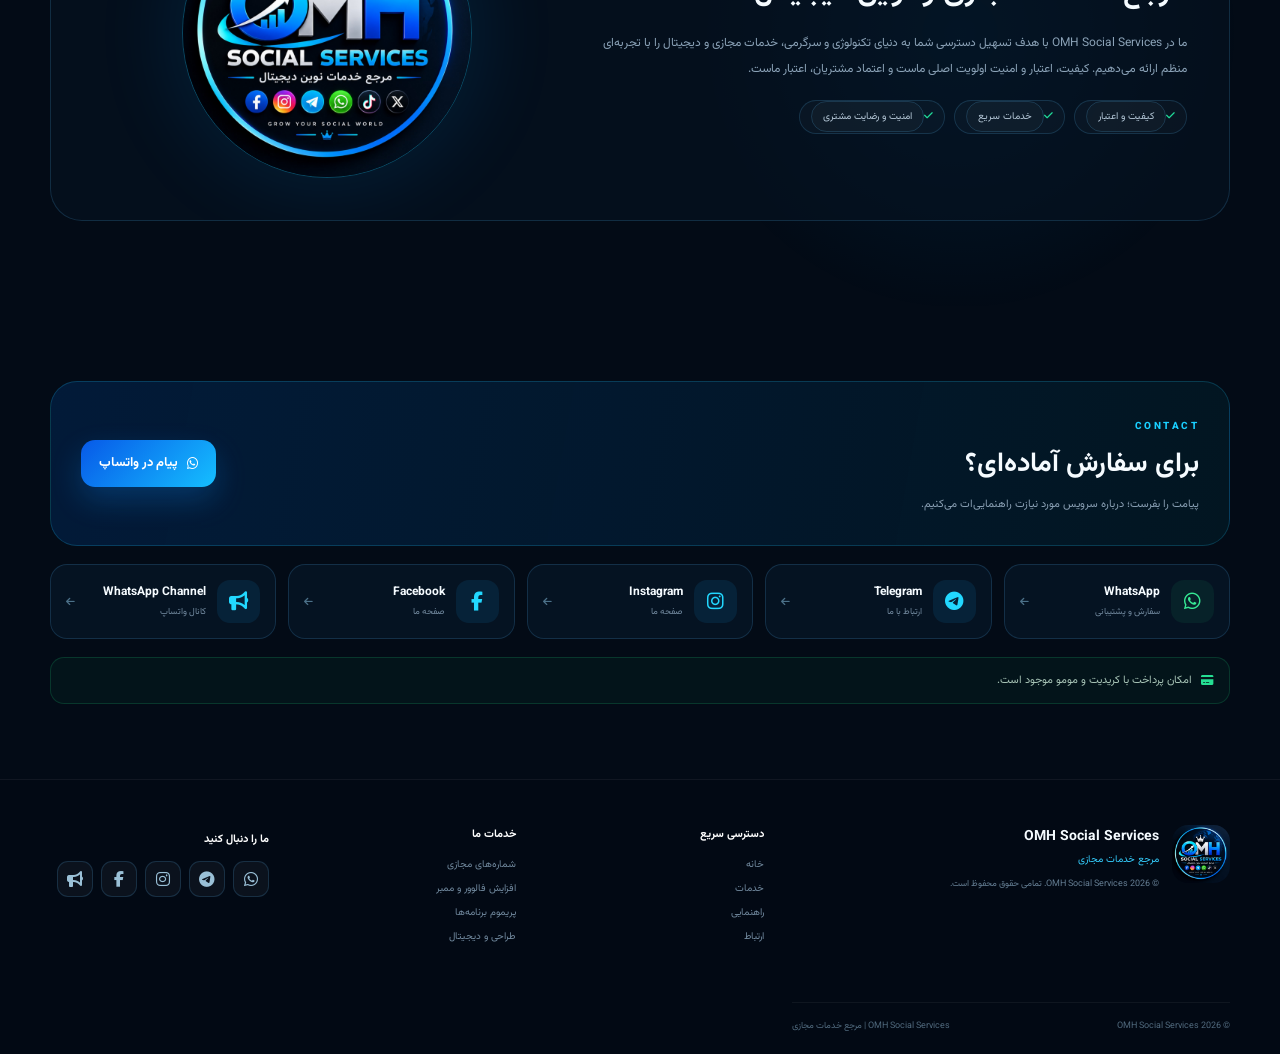
==== commit fd0b7e39: "Add files via upload" ====
--- a/public/index.html
+++ b/public/index.html
@@ -1,67 +1,45 @@
 <!doctype html>
 <html lang="fa" dir="rtl">
 <head>
-<meta charset="utf-8">
-<meta name="viewport" content="width=device-width, initial-scale=1, viewport-fit=cover">
-<meta name="theme-color" content="#03101f">
-<meta name="description" content="OMH Social Services — مرجع خدمات نوین دیجیتال">
-<title>OMH Social Services</title>
+<meta charset="utf-8"><meta name="viewport" content="width=device-width,initial-scale=1,viewport-fit=cover">
+<meta name="theme-color" content="#03101f"><meta name="description" content="OMH Social Services | مرجع خدمات مجازی و دیجیتال">
+<title>OMH Social Services | مرجع خدمات مجازی</title>
 <link rel="icon" href="images/omh-logo.png" type="image/png">
-<link rel="preconnect" href="https://cdnjs.cloudflare.com">
-<link rel="stylesheet" href="https://cdnjs.cloudflare.com/ajax/libs/font-awesome/6.5.0/css/all.min.css">
-<link rel="stylesheet" href="style.css">
+<link rel="preconnect" href="https://cdnjs.cloudflare.com"><link rel="stylesheet" href="https://cdnjs.cloudflare.com/ajax/libs/font-awesome/6.5.0/css/all.min.css"><link rel="stylesheet" href="style.css">
 </head>
 <body>
 <div class="page-glow glow-one"></div><div class="page-glow glow-two"></div>
-<header class="site-header" id="header">
-  <div class="container header-inner">
-    <button class="menu-btn" id="hamburger" type="button" aria-label="منو" aria-expanded="false"><i class="fa-solid fa-bars"></i></button>
-    <a class="brand" href="#home" aria-label="OMH Social Services">
-      <span class="brand-logo"><img id="headerLogo" src="images/omh-logo.png" alt="OMH Social Services"></span>
-      <span class="brand-text"><strong data-site-name>OMH Social Services</strong><small>مرجع خدمات نوین دیجیتال</small></span>
-    </a>
-    <nav class="nav-menu" id="navMenu">
-      <a class="active" href="#home">خانه</a><a href="#services">خدمات</a><a href="#posts">نشرات</a><a href="#reviews">نظرات</a><a href="#about">درباره ما</a><a href="#contact">تماس</a>
-    </nav>
-    <div class="header-actions"><a class="header-order" href="#services"><i class="fa-solid fa-bolt"></i> شروع سفارش</a><button class="theme-toggle" id="themeToggle" type="button" aria-label="تغییر حالت"><i class="fa-solid fa-moon"></i></button></div>
-  </div>
-</header>
-<div class="announcement-wrap"><div class="container" id="announcementList" hidden></div></div>
+<div class="welcome-ticker" aria-label="پیام خوش آمدگویی"><div class="ticker-track"><span id="tickerText">به خدمات دیجیتال عمر مختار هاشمی خوش آمدید 🥀</span><span aria-hidden="true">به خدمات دیجیتال عمر مختار هاشمی خوش آمدید 🥀</span><span aria-hidden="true">به خدمات دیجیتال عمر مختار هاشمی خوش آمدید 🥀</span></div></div>
+<header class="site-header" id="header"><div class="container header-inner">
+<button class="menu-btn" id="hamburger" type="button" aria-label="منو"><i class="fa-solid fa-bars"></i></button>
+<a class="brand" href="#home"><span class="brand-logo"><img id="headerLogo" src="images/omh-logo.png" alt="OMH Social Services"></span><span class="brand-text"><strong data-site-name>OMH Social Services</strong><small data-i18n="brandTag">مرجع خدمات مجازی</small></span></a>
+<nav class="nav-menu" id="navMenu"><a class="active" href="#home" data-i18n="navHome">خانه</a><a href="#services" data-i18n="navServices">خدمات</a><a href="#guides" data-i18n="navGuides">راهنمایی</a><a href="#posts" data-i18n="navPosts">نشرات</a><a href="#reviews" data-i18n="navReviews">نظرات</a><a href="#contact" data-i18n="navContact">ارتباط</a></nav>
+<div class="header-actions"><div class="language-switcher" id="languageSwitcher"><button class="lang-btn active" data-lang="fa">دری</button><button class="lang-btn" data-lang="ps">پښتو</button><button class="lang-btn" data-lang="en">EN</button></div><a class="header-order" href="#services"><i class="fa-solid fa-bolt"></i> <span data-i18n="startOrder">شروع سفارش</span></a><button class="theme-toggle" id="themeToggle" type="button"><i class="fa-solid fa-moon"></i></button></div>
+</div></header>
 <main>
-<section class="hero" id="home">
-  <div class="hero-bg"></div><div class="hero-overlay"></div>
-  <div class="container hero-inner">
-    <div class="hero-copy">
-      <div class="hero-chip"><span class="live-dot"></span> OMH Social Services <b>خدمات دیجیتال</b></div>
-      <h1>دنیای دیجیتال تو،<br><span>یک قدم حرفه‌ای‌تر</span></h1>
-      <p>خدمات شبکه‌های اجتماعی، شماره مجازی، طراحی سایت، اپلیکیشن و خدمات دیجیتال با یک تجربه ساده، منظم و قابل اعتماد.</p>
-      <div class="hero-buttons"><a href="#services" class="btn btn-primary"><i class="fa-solid fa-layer-group"></i> مشاهده سرویس‌ها</a><a id="heroWhatsapp" href="#" class="btn btn-glass"><i class="fa-brands fa-whatsapp"></i> مشاوره در واتساپ</a></div>
-      <div class="hero-trust"><span><i class="fa-solid fa-circle-check"></i> سفارش آسان</span><span><i class="fa-solid fa-headset"></i> پشتیبانی</span><span><i class="fa-solid fa-shield-halved"></i> تجربه حرفه‌ای</span></div>
-    </div>
-    <div class="hero-brand-card">
-      <div class="hero-ring"></div><div class="hero-brand-image"><img src="images/omh-logo.png" alt="OMH"></div>
-      <div class="hero-mini-cards"><span><i class="fa-solid fa-globe"></i> Digital</span><span><i class="fa-solid fa-chart-line"></i> Growth</span><span><i class="fa-solid fa-bolt"></i> Fast</span></div>
-    </div>
-  </div>
-  <div class="hero-socials"><span>YOUR DIGITAL PARTNER</span><i class="fa-brands fa-facebook-f"></i><i class="fa-brands fa-instagram"></i><i class="fa-brands fa-telegram"></i><i class="fa-brands fa-whatsapp"></i><i class="fa-brands fa-tiktok"></i><i class="fa-brands fa-x-twitter"></i></div>
-</section>
-<section class="trust-strip"><div class="container trust-grid"><article><span><i class="fa-solid fa-bolt"></i></span><div><strong>سریع</strong><small>رسیدگی به سفارش</small></div></article><article><span><i class="fa-solid fa-shield-halved"></i></span><div><strong>مطمئن</strong><small>توجه به امنیت و اعتبار</small></div></article><article><span><i class="fa-solid fa-headset"></i></span><div><strong>پشتیبانی</strong><small>ارتباط آسان با ما</small></div></article><article><span><i class="fa-solid fa-gem"></i></span><div><strong>حرفه‌ای</strong><small>طراحی و خدمات مدرن</small></div></article></div></section>
+<section class="hero" id="home"><div class="hero-bg"></div><div class="hero-overlay"></div><div class="container hero-inner">
+<div class="hero-copy"><div class="hero-chip"><span class="live-dot"></span><b data-i18n="heroChip">مرجع خدمات مجازی و دیجیتال</b></div>
+<h1 data-i18n="heroTitle">خدمات دیجیتال،<br><span>ساده‌تر و حرفه‌ای‌تر</span></h1>
+<p id="heroIntro">ما در OMH Social Services با هدف تسهیل دسترسی شما به دنیای تکنولوژی و سرگرمی، بهترین و سریع‌ترین خدمات را ارائه می‌دهیم.</p>
+<div class="hero-buttons"><a href="#services" class="btn btn-primary"><i class="fa-solid fa-layer-group"></i><span data-i18n="viewServices">مشاهده دسته‌های خدمات</span></a><a id="heroWhatsapp" href="#" class="btn btn-glass"><i class="fa-brands fa-whatsapp"></i><span data-i18n="whatsappConsult">مشاوره در واتساپ</span></a></div>
+<div class="hero-trust"><span><i class="fa-solid fa-star"></i><span data-i18n="quality">کیفیت و اعتبار</span></span><span><i class="fa-solid fa-bolt"></i><span data-i18n="fast">خدمات سریع</span></span><span><i class="fa-solid fa-shield-halved"></i><span data-i18n="security">توجه به امنیت</span></span></div></div>
+<div class="hero-brand-card"><div class="hero-ring"></div><div class="hero-brand-image"><img src="images/omh-logo.png" alt="OMH"></div><div class="hero-mini-cards"><span><i class="fa-solid fa-phone-volume"></i> Virtual</span><span><i class="fa-solid fa-chart-line"></i> Social</span><span><i class="fa-solid fa-laptop-code"></i> Digital</span></div></div></div>
+<div class="hero-socials"><span>YOUR DIGITAL PARTNER</span><i class="fa-brands fa-facebook-f"></i><i class="fa-brands fa-instagram"></i><i class="fa-brands fa-telegram"></i><i class="fa-brands fa-whatsapp"></i><i class="fa-brands fa-tiktok"></i><i class="fa-brands fa-x-twitter"></i></div></section>
+<section class="trust-strip"><div class="container trust-grid"><article><span><i class="fa-solid fa-bolt"></i></span><div><strong data-i18n="fast">سریع</strong><small data-i18n="fastDesc">رسیدگی به سفارش</small></div></article><article><span><i class="fa-solid fa-shield-halved"></i></span><div><strong data-i18n="quality">مطمئن</strong><small data-i18n="qualityDesc">توجه به امنیت و اعتبار</small></div></article><article><span><i class="fa-solid fa-headset"></i></span><div><strong data-i18n="support">پشتیبانی</strong><small data-i18n="supportDesc">ارتباط آسان با ما</small></div></article><article><span><i class="fa-solid fa-credit-card"></i></span><div><strong data-i18n="payment">پرداخت</strong><small data-i18n="paymentDesc">کریدیت و مومو</small></div></article></div></section>
 <section class="section services-section" id="services"><div class="container">
-  <div class="section-head"><div><span class="section-kicker">OUR SERVICES</span><h2>سرویسی که می‌خواهی، همین‌جاست.</h2><p>هر سرویس با قالب مشخص، آیکن واضح و اطلاعات مرتب نمایش داده می‌شود.</p></div><div class="section-mark"><b>OMH</b><span>DIGITAL</span></div></div>
-  <div class="service-toolbar"><label class="search-box"><i class="fa-solid fa-magnifying-glass"></i><input id="searchInput" type="search" placeholder="نام سرویس را جستجو کن..." autocomplete="off"></label><div class="toolbar-note"><i class="fa-solid fa-sliders"></i> دسته‌بندی را انتخاب کن</div></div>
-  <div class="category-tabs" id="categoryTabs"></div><div class="subcategory-tabs" id="subcategoryTabs"></div>
-  <div class="services-grid" id="servicesGrid"><div class="loading-card"><i class="fa-solid fa-spinner fa-spin"></i><span>در حال بارگذاری سرویس‌ها...</span></div></div>
+<div class="section-head"><div><span class="section-kicker">OUR SERVICES</span><h2 data-i18n="servicesTitle">دسته خدمات را انتخاب کنید</h2><p data-i18n="servicesHint">ابتدا یک دسته را انتخاب کن؛ سپس فقط سرویس‌های همان دسته نمایش داده می‌شوند.</p></div><div class="section-mark"><b>OMH</b><span>DIGITAL</span></div></div>
+<div class="service-toolbar"><label class="search-box" id="searchBox"><i class="fa-solid fa-magnifying-glass"></i><input id="searchInput" type="search" data-i18n-placeholder="searchPlaceholder" placeholder="بعد از انتخاب دسته، سرویس را جستجو کن..." autocomplete="off" disabled></label><div class="toolbar-note"><i class="fa-solid fa-hand-pointer"></i><span data-i18n="selectCategory">انتخاب دسته</span></div></div>
+<div class="category-tabs" id="categoryTabs"></div><div class="subcategory-tabs" id="subcategoryTabs" hidden></div>
+<div class="selected-category-title" id="selectedCategoryTitle" hidden></div>
+<div class="services-grid" id="servicesGrid"><div class="category-empty"><span><i class="fa-solid fa-layer-group"></i></span><h3 data-i18n="chooseCategory">برای دیدن سرویس‌ها، یک دسته را انتخاب کنید</h3><p data-i18n="chooseCategoryDesc">هیچ فهرست «همه سرویس‌ها» در این بخش وجود ندارد؛ هر دسته جداگانه نمایش داده می‌شود.</p></div></div>
 </div></section>
-<section class="featured-section" id="featured"><div class="container"><div class="section-head compact"><div><span class="section-kicker">FEATURED</span><h2>پیشنهادهای ویژه</h2></div><span class="featured-line"></span></div><div class="featured-grid" id="featuredGrid"><div class="loading-card">در حال بارگذاری...</div></div></div></section>
-<section class="section posts-section" id="posts"><div class="container"><div class="section-head compact"><div><span class="section-kicker">LATEST POSTS</span><h2>نشرات و مطالب</h2><p>آخرین مطالب منتشرشده توسط OMH.</p></div></div><div class="posts-grid" id="postsGrid"><div class="loading-card">در حال بارگذاری...</div></div></div></section>
-<section class="section reviews-section" id="reviews"><div class="container"><div class="section-head compact"><div><span class="section-kicker">CLIENT VOICES</span><h2>نظر مشتریان</h2><p>نظرهای تأییدشده مشتریان را ببین و تجربه خودت را ثبت کن.</p></div></div><div class="review-layout">
-<form id="reviewForm" class="review-form"><div class="form-heading"><span class="form-icon"><i class="fa-solid fa-star"></i></span><div><h3>تجربه‌ات را بنویس</h3><p>نظر تو بعد از بررسی در سایت نمایش داده می‌شود.</p></div></div><div class="form-grid"><label>نام<input id="reviewName" maxlength="80" required placeholder="نام شما"></label><label>سرویس<select id="reviewService" required><option value="">انتخاب سرویس</option></select></label><label>امتیاز<select id="reviewRating" required><option value="">انتخاب امتیاز</option><option value="5">★★★★★ عالی</option><option value="4">★★★★ خوب</option><option value="3">★★★ متوسط</option><option value="2">★★ ضعیف</option><option value="1">★ خیلی ضعیف</option></select></label></div><label>نظر شما<textarea id="reviewComment" maxlength="1000" required placeholder="تجربه خود را بنویسید..."></textarea></label><button class="btn btn-primary" type="submit"><i class="fa-solid fa-paper-plane"></i> ارسال نظر</button><p id="reviewMessage" class="form-message" aria-live="polite"></p></form>
-<div class="reviews-grid" id="reviewsGrid"><div class="loading-card">در حال بارگذاری نظرات...</div></div>
-</div></div></section>
-<section class="about-section" id="about"><div class="container about-wrap"><div class="about-copy"><span class="section-kicker">ABOUT OMH</span><h2>یک مرجع برای خدمات دیجیتال</h2><p>OMH Social Services با هدف ساده‌تر کردن دسترسی به خدمات آنلاین ساخته شده است؛ از خدمات شبکه‌های اجتماعی و شماره‌های مجازی تا طراحی سایت و اپلیکیشن.</p><div class="about-points"><span><i class="fa-solid fa-check"></i> رابط کاربری منظم</span><span><i class="fa-solid fa-check"></i> سفارش آسان</span><span><i class="fa-solid fa-check"></i> پشتیبانی مستقیم</span></div></div><div class="about-logo"><div class="about-logo-glow"></div><img src="images/omh-logo.png" alt="OMH Social Services"></div></div></section>
-<section class="contact-section" id="contact"><div class="container"><div class="contact-banner"><div><span class="section-kicker">CONTACT</span><h2>برای سفارش آماده‌ای؟</h2><p>پیامت را بفرست؛ درباره سرویس مورد نیازت راهنمایی‌ات می‌کنیم.</p></div><a id="contactWhatsapp" class="btn btn-primary" href="#"><i class="fa-brands fa-whatsapp"></i> پیام در واتساپ</a></div><div class="contact-grid"><a id="whatsappLink" class="contact-card whatsapp" href="#"><span class="contact-icon"><i class="fa-brands fa-whatsapp"></i></span><span><b>WhatsApp</b><small>سفارش و پشتیبانی</small></span><i class="fa-solid fa-arrow-left"></i></a><a id="telegramLink" class="contact-card" href="#"><span class="contact-icon"><i class="fa-brands fa-telegram"></i></span><span><b>Telegram</b><small>ارتباط با ما</small></span><i class="fa-solid fa-arrow-left"></i></a><a id="instagramLink" class="contact-card" href="#"><span class="contact-icon"><i class="fa-brands fa-instagram"></i></span><span><b>Instagram</b><small>صفحه ما</small></span><i class="fa-solid fa-arrow-left"></i></a><a id="facebookLink" class="contact-card" href="#"><span class="contact-icon"><i class="fa-brands fa-facebook-f"></i></span><span><b>Facebook</b><small>صفحه ما</small></span><i class="fa-solid fa-arrow-left"></i></a></div></div></section>
+<section class="section guides-section" id="guides"><div class="container"><div class="section-head compact"><div><span class="section-kicker">GUIDE CENTER</span><h2 data-i18n="guidesTitle">راهنمای خدمات OMH</h2><p data-i18n="guidesDesc">قبل از سفارش، معلومات و شرایط هر خدمت را بخوانید.</p></div></div><div class="guides-grid" id="guidesGrid"><div class="loading-card">در حال بارگذاری راهنما...</div></div></div></section>
+<section class="section posts-section" id="posts"><div class="container"><div class="section-head compact"><div><span class="section-kicker">LATEST POSTS</span><h2 data-i18n="postsTitle">نشرات و مطالب</h2><p data-i18n="postsDesc">آخرین مطالب منتشرشده توسط OMH.</p></div></div><div class="posts-grid" id="postsGrid"><div class="loading-card">در حال بارگذاری...</div></div></div></section>
+<section class="section reviews-section" id="reviews"><div class="container"><div class="section-head compact"><div><span class="section-kicker">CLIENT VOICES</span><h2 data-i18n="reviewsTitle">نظر مشتریان</h2><p data-i18n="reviewsDesc">نظرهای تأییدشده مشتریان را ببین.</p></div></div><div class="review-layout"><form id="reviewForm" class="review-form"><div class="form-heading"><span class="form-icon"><i class="fa-solid fa-star"></i></span><div><h3 data-i18n="reviewWrite">تجربه‌ات را بنویس</h3><p data-i18n="reviewModeration">نظر تو بعد از بررسی در سایت نمایش داده می‌شود.</p></div></div><div class="form-grid"><label data-i18n="nameLabel">نام<input id="reviewName" maxlength="80" required placeholder="نام شما"></label><label data-i18n="serviceLabel">سرویس<select id="reviewService" required><option value="">انتخاب سرویس</option></select></label><label data-i18n="ratingLabel">امتیاز<select id="reviewRating" required><option value="">انتخاب امتیاز</option><option value="5">★★★★★ عالی</option><option value="4">★★★★ خوب</option><option value="3">★★★ متوسط</option><option value="2">★★ ضعیف</option><option value="1">★ خیلی ضعیف</option></select></label></div><label data-i18n="commentLabel">نظر شما<textarea id="reviewComment" maxlength="1000" required placeholder="تجربه خود را بنویسید..."></textarea></label><button class="btn btn-primary" type="submit"><i class="fa-solid fa-paper-plane"></i> <span data-i18n="sendReview">ارسال نظر</span></button><p id="reviewMessage" class="form-message"></p></form><div class="reviews-grid" id="reviewsGrid"><div class="loading-card">در حال بارگذاری نظرات...</div></div></div></div></section>
+<section class="about-section" id="about"><div class="container about-wrap"><div class="about-copy"><span class="section-kicker">ABOUT OMH</span><h2 data-i18n="aboutTitle">مرجع خدمات مجازی و نوین دیجیتال</h2><p id="aboutText">ما در OMH Social Services با هدف تسهیل دسترسی شما به دنیای تکنولوژی و سرگرمی، خدمات مجازی و دیجیتال را با تجربه‌ای منظم ارائه می‌دهیم. کیفیت، اعتبار و امنیت اولویت اصلی ماست و اعتماد مشتریان، اعتبار ماست.</p><div class="about-points"><span><i class="fa-solid fa-check"></i><span data-i18n="pointQuality">کیفیت و اعتبار</span></span><span><i class="fa-solid fa-check"></i><span data-i18n="pointFast">خدمات سریع</span></span><span><i class="fa-solid fa-check"></i><span data-i18n="pointSafe">امنیت و رضایت مشتری</span></span></div></div><div class="about-logo"><div class="about-logo-glow"></div><img src="images/omh-logo.png" alt="OMH Social Services"></div></div></section>
+<section class="contact-section" id="contact"><div class="container"><div class="contact-banner"><div><span class="section-kicker">CONTACT</span><h2 data-i18n="contactTitle">برای سفارش آماده‌ای؟</h2><p data-i18n="contactDesc">پیامت را بفرست؛ درباره سرویس مورد نیازت راهنمایی‌ات می‌کنیم.</p></div><a id="contactWhatsapp" class="btn btn-primary" href="#"><i class="fa-brands fa-whatsapp"></i> <span data-i18n="messageWhatsapp">پیام در واتساپ</span></a></div><div class="contact-grid"><a id="whatsappLink" class="contact-card whatsapp" href="#"><span class="contact-icon"><i class="fa-brands fa-whatsapp"></i></span><span><b>WhatsApp</b><small data-i18n="orderSupport">سفارش و پشتیبانی</small></span><i class="fa-solid fa-arrow-left"></i></a><a id="telegramLink" class="contact-card" href="#"><span class="contact-icon"><i class="fa-brands fa-telegram"></i></span><span><b>Telegram</b><small data-i18n="contactUs">ارتباط با ما</small></span><i class="fa-solid fa-arrow-left"></i></a><a id="instagramLink" class="contact-card" href="#"><span class="contact-icon"><i class="fa-brands fa-instagram"></i></span><span><b>Instagram</b><small data-i18n="ourPage">صفحه ما</small></span><i class="fa-solid fa-arrow-left"></i></a><a id="facebookLink" class="contact-card" href="#"><span class="contact-icon"><i class="fa-brands fa-facebook-f"></i></span><span><b>Facebook</b><small data-i18n="ourPage">صفحه ما</small></span><i class="fa-solid fa-arrow-left"></i></a><a class="contact-card" href="https://whatsapp.com/channel/0029VbC27wl9mrGcV1D6aa3O" target="_blank" rel="noopener noreferrer"><span class="contact-icon"><i class="fa-solid fa-bullhorn"></i></span><span><b>WhatsApp Channel</b><small data-i18n="channel">کانال واتساپ</small></span><i class="fa-solid fa-arrow-left"></i></a></div><div class="payment-note"><i class="fa-solid fa-credit-card"></i><span id="paymentText">امکان پرداخت با کریدیت و مومو موجود است.</span></div></div></section>
 </main>
-<footer><div class="container footer-grid"><div class="footer-brand"><img src="images/omh-logo.png" alt="OMH"><div><strong data-site-name>OMH Social Services</strong><span>مرجع خدمات نوین دیجیتال</span><small data-footer-text>© 2026 OMH Social Services. تمامی حقوق محفوظ است.</small></div></div><div class="footer-links"><b>دسترسی سریع</b><a href="#home">خانه</a><a href="#services">خدمات</a><a href="#posts">نشرات</a><a href="#contact">تماس</a></div><div class="footer-links"><b>خدمات</b><a href="#services">شبکه‌های اجتماعی</a><a href="#services">شماره مجازی</a><a href="#services">طراحی سایت</a><a href="#services">اپلیکیشن</a></div><div class="footer-social"><b>ما را دنبال کنید</b><div><a id="footerWhatsapp" href="#" aria-label="WhatsApp"><i class="fa-brands fa-whatsapp"></i></a><a id="footerTelegram" href="#" aria-label="Telegram"><i class="fa-brands fa-telegram"></i></a><a id="footerInstagram" href="#" aria-label="Instagram"><i class="fa-brands fa-instagram"></i></a><a id="footerFacebook" href="#" aria-label="Facebook"><i class="fa-brands fa-facebook-f"></i></a></div></div></div><div class="container footer-bottom"><span>OMH Social Services</span><span>ساخته‌شده برای یک تجربه دیجیتال بهتر</span></div></footer>
-<a class="floating-whatsapp" id="floatingWhatsapp" href="#" aria-label="WhatsApp"><i class="fa-brands fa-whatsapp"></i></a>
+<footer><div class="container footer-grid"><div class="footer-brand"><img src="images/omh-logo.png" alt="OMH"><div><strong data-site-name>OMH Social Services</strong><span data-i18n="brandTag">مرجع خدمات مجازی</span><small data-footer-text>© 2026 OMH Social Services. تمامی حقوق محفوظ است.</small></div></div><div class="footer-links"><b data-i18n="quickLinks">دسترسی سریع</b><a href="#home" data-i18n="navHome">خانه</a><a href="#services" data-i18n="navServices">خدمات</a><a href="#guides" data-i18n="navGuides">راهنمایی</a><a href="#contact" data-i18n="navContact">ارتباط</a></div><div class="footer-links"><b data-i18n="serviceLinks">خدمات ما</b><a href="#services" data-i18n="virtualNumbers">شماره‌های مجازی</a><a href="#services" data-i18n="socialGrowth">افزایش فالوور و ممبر</a><a href="#services" data-i18n="premiumApps">پریموم برنامه‌ها</a><a href="#services" data-i18n="digitalDesign">طراحی و دیجیتال</a></div><div class="footer-social"><b data-i18n="followUs">ما را دنبال کنید</b><div><a id="footerWhatsapp" href="#" aria-label="WhatsApp"><i class="fa-brands fa-whatsapp"></i></a><a id="footerTelegram" href="#" aria-label="Telegram"><i class="fa-brands fa-telegram"></i></a><a id="footerInstagram" href="#" aria-label="Instagram"><i class="fa-brands fa-instagram"></i></a><a id="footerFacebook" href="#" aria-label="Facebook"><i class="fa-brands fa-facebook-f"></i></a><a href="https://whatsapp.com/channel/0029VbC27wl9mrGcV1D6aa3O" target="_blank" rel="noopener noreferrer" aria-label="WhatsApp Channel"><i class="fa-solid fa-bullhorn"></i></a></div></div><div class="footer-bottom"><span data-footer-text>© 2026 OMH Social Services</span><span>OMH Social Services | مرجع خدمات مجازی</span></div></div></footer>
+<a id="floatingWhatsapp" class="floating-whatsapp" href="#" aria-label="WhatsApp"><i class="fa-brands fa-whatsapp"></i></a>
 <script src="main.js" defer></script>
 </body></html>
--- a/public/style.css
+++ b/public/style.css
@@ -1,6 +1,10 @@
 @import url('https://fonts.googleapis.com/css2?family=Vazirmatn:wght@300;400;500;600;700;800;900&display=swap');
-:root{--bg:#030b16;--bg2:#061426;--card:rgba(8,24,43,.82);--card2:#091b31;--line:rgba(90,190,255,.17);--text:#f5fbff;--muted:#9db1c6;--blue:#159cff;--cyan:#1de2ff;--blue2:#0759e8;--green:#20d77a;--danger:#ff5573;--shadow:0 22px 70px rgba(0,0,0,.34);--radius:24px}*{box-sizing:border-box}html{scroll-behavior:smooth}body{margin:0;font-family:Vazirmatn,Tahoma,sans-serif;background:radial-gradient(circle at 15% 5%,rgba(0,130,255,.12),transparent 28%),radial-gradient(circle at 85% 35%,rgba(0,220,255,.08),transparent 30%),var(--bg);color:var(--text);line-height:1.8;overflow-x:hidden}a{color:inherit;text-decoration:none}button,input,textarea,select{font:inherit}button{cursor:pointer}.container{width:min(1180px,calc(100% - 32px));margin:auto}.page-glow{position:fixed;width:420px;height:420px;border-radius:50%;filter:blur(100px);pointer-events:none;z-index:-1;opacity:.13}.glow-one{background:#008cff;top:10%;right:-220px}.glow-two{background:#00eaff;bottom:0;left:-220px}.site-header{position:fixed;top:0;left:0;right:0;z-index:50;background:rgba(2,10,20,.68);backdrop-filter:blur(20px);border-bottom:1px solid rgba(255,255,255,.07)}.header-inner{height:78px;display:flex;align-items:center;gap:22px}.brand{display:flex;align-items:center;gap:11px;min-width:260px}.brand-logo{width:48px;height:48px;border-radius:15px;overflow:hidden;border:1px solid rgba(31,196,255,.45);background:#020b17;box-shadow:0 0 28px rgba(0,164,255,.18);flex:none}.brand-logo img{width:100%;height:100%;object-fit:cover}.brand-text{display:grid}.brand-text strong{font-size:15px;line-height:1.2}.brand-text small{font-size:10px;color:#75dfff;margin-top:3px}.nav-menu{display:flex;align-items:center;gap:5px;margin-inline:auto}.nav-menu a{font-size:13px;color:#a9b9ca;padding:9px 13px;border-radius:12px;transition:.2s}.nav-menu a:hover,.nav-menu a.active{color:#fff;background:rgba(21,156,255,.12)}.header-actions{display:flex;gap:9px;align-items:center}.header-order{font-size:12px;font-weight:700;padding:10px 15px;border-radius:12px;background:linear-gradient(135deg,var(--blue2),var(--cyan));box-shadow:0 9px 25px rgba(15,153,255,.18)}.theme-toggle,.menu-btn{width:42px;height:42px;border-radius:13px;border:1px solid var(--line);background:rgba(255,255,255,.04);color:#dff8ff}.menu-btn{display:none}.announcement-wrap{padding-top:78px}.announcement-item{display:flex;align-items:center;gap:12px;padding:10px 14px;margin-top:12px;border:1px solid var(--line);border-radius:16px;background:rgba(7,25,44,.8);color:#cfe7f7}.announcement-icon{width:34px;height:34px;display:grid;place-items:center;border-radius:10px;background:rgba(24,169,255,.13)}.announcement-item strong{display:block;color:#fff;font-size:12px}.announcement-item span:last-child{font-size:11px;color:#9db1c6}.hero{min-height:720px;position:relative;isolation:isolate;overflow:hidden}.hero-bg{position:absolute;inset:0;background-image:url('images/omh-background.png');background-size:cover;background-position:center;z-index:-3}.hero-overlay{position:absolute;inset:0;background:linear-gradient(90deg,rgba(2,10,20,.92) 0%,rgba(2,10,20,.7) 38%,rgba(2,10,20,.2) 75%),linear-gradient(0deg,var(--bg) 0%,transparent 20%);z-index:-2}.hero:after{content:"";position:absolute;inset:auto 0 0;height:170px;background:linear-gradient(transparent,var(--bg));z-index:-1}.hero-inner{min-height:720px;padding-top:145px;display:grid;grid-template-columns:1.02fr .98fr;gap:40px;align-items:center}.hero-copy{max-width:650px}.hero-chip{display:inline-flex;align-items:center;gap:9px;border:1px solid rgba(67,208,255,.22);background:rgba(2,15,29,.58);padding:8px 13px;border-radius:999px;color:#a8eaff;font-size:11px;box-shadow:0 8px 30px rgba(0,0,0,.2)}.hero-chip b{color:#fff;font-weight:600}.live-dot{width:7px;height:7px;background:#1de2ff;border-radius:50%;box-shadow:0 0 12px #1de2ff}.hero h1{font-size:clamp(38px,5vw,67px);line-height:1.2;margin:20px 0 17px;letter-spacing:-1.7px}.hero h1 span{background:linear-gradient(90deg,#fff,#15d9ff,#2387ff);-webkit-background-clip:text;background-clip:text;color:transparent}.hero p{font-size:15px;line-height:2.1;color:#afc2d3;max-width:590px}.hero-buttons{display:flex;gap:10px;margin-top:26px;flex-wrap:wrap}.btn{display:inline-flex;align-items:center;justify-content:center;gap:9px;border:0;border-radius:14px;padding:12px 18px;font-weight:700;font-size:13px;transition:.22s;min-height:46px}.btn:hover{transform:translateY(-2px)}.btn-primary{color:#fff;background:linear-gradient(135deg,#0759e8,#15bfff);box-shadow:0 13px 30px rgba(12,142,255,.24)}.btn-glass{color:#e9f8ff;background:rgba(255,255,255,.07);border:1px solid rgba(135,218,255,.2);backdrop-filter:blur(12px)}.hero-trust{display:flex;gap:18px;flex-wrap:wrap;margin-top:22px;color:#91a8bc;font-size:11px}.hero-trust i{color:#20d7ff;margin-left:5px}.hero-brand-card{width:min(430px,100%);justify-self:end;position:relative;padding:30px;border-radius:38px;border:1px solid rgba(89,207,255,.2);background:rgba(3,17,32,.48);backdrop-filter:blur(18px);box-shadow:var(--shadow);overflow:hidden}.hero-ring{position:absolute;inset:14%;border:1px solid rgba(22,205,255,.3);border-radius:50%;box-shadow:0 0 80px rgba(0,178,255,.17)}.hero-brand-image{position:relative;z-index:2;width:100%;aspect-ratio:1;border-radius:30px;overflow:hidden;background:#020b17;box-shadow:0 25px 70px rgba(0,0,0,.45)}.hero-brand-image img{width:100%;height:100%;object-fit:cover}.hero-mini-cards{position:relative;z-index:3;display:flex;gap:8px;justify-content:center;flex-wrap:wrap;margin-top:15px}.hero-mini-cards span{padding:7px 11px;border-radius:999px;background:rgba(4,19,35,.85);border:1px solid var(--line);font-size:10px;color:#bcefff}.hero-mini-cards i{color:#16dfff}.hero-socials{position:absolute;bottom:26px;left:50%;transform:translateX(-50%);display:flex;align-items:center;gap:16px;color:#fff;opacity:.78}.hero-socials span{font-size:9px;letter-spacing:2px;color:#8faec4;margin-left:4px}.hero-socials i{font-size:14px}.trust-strip{border-top:1px solid rgba(255,255,255,.05);border-bottom:1px solid rgba(255,255,255,.05);background:rgba(3,13,25,.82)}.trust-grid{display:grid;grid-template-columns:repeat(4,1fr)}.trust-grid article{display:flex;align-items:center;gap:12px;padding:20px 18px;border-inline-start:1px solid rgba(255,255,255,.05)}.trust-grid article:first-child{border-inline-start:0}.trust-grid article>span{width:42px;height:42px;display:grid;place-items:center;border-radius:13px;background:linear-gradient(135deg,rgba(15,115,235,.18),rgba(23,211,255,.1));border:1px solid var(--line);color:#1bd9ff}.trust-grid strong{display:block;font-size:13px}.trust-grid small{display:block;color:#7890a6;font-size:10px}.section{padding:90px 0}.services-section{background:linear-gradient(180deg,transparent,rgba(5,21,38,.52))}.section-head{display:flex;justify-content:space-between;gap:30px;align-items:end;margin-bottom:28px}.section-head.compact{align-items:center}.section-kicker{display:inline-block;color:#19cfff;font-size:10px;letter-spacing:2.5px;font-weight:800;margin-bottom:5px}.section-head h2{margin:0;font-size:29px;line-height:1.4}.section-head p{margin:7px 0 0;color:#8198ad;font-size:12px}.section-mark{display:flex;align-items:center;gap:9px;color:#3f789d;font-size:9px;letter-spacing:2px}.section-mark b{font-size:20px;color:#fff}.service-toolbar{display:flex;gap:12px;margin-bottom:17px}.search-box{height:50px;display:flex;align-items:center;gap:10px;flex:1;border:1px solid var(--line);background:rgba(7,23,40,.82);border-radius:15px;padding:0 15px}.search-box i{color:#24d7ff}.search-box input{border:0;outline:0;background:transparent;color:#fff;width:100%;font-size:12px}.search-box input::placeholder{color:#607a90}.toolbar-note{height:50px;display:flex;align-items:center;gap:8px;padding:0 16px;border:1px solid var(--line);border-radius:15px;color:#7893aa;font-size:11px;background:rgba(7,23,40,.6)}.category-tabs,.subcategory-tabs{display:flex;gap:8px;overflow:auto;padding-bottom:8px;scrollbar-width:thin}.cat-btn,.sub-btn{white-space:nowrap;border:1px solid var(--line);background:rgba(7,24,42,.7);color:#93a9bc;border-radius:12px;padding:9px 14px;font-size:11px;transition:.2s}.cat-btn:hover,.sub-btn:hover,.cat-btn.active,.sub-btn.active{color:#fff;border-color:rgba(26,205,255,.48);background:linear-gradient(135deg,rgba(13,100,222,.22),rgba(18,204,255,.1));box-shadow:0 8px 24px rgba(0,140,255,.08)}.subcategory-tabs{margin-top:8px}.services-grid{display:grid;grid-template-columns:repeat(4,1fr);gap:16px;margin-top:22px}.service-card{position:relative;min-width:0;border:1px solid rgba(94,184,235,.13);background:linear-gradient(180deg,rgba(9,29,50,.94),rgba(5,19,34,.96));border-radius:22px;padding:14px;overflow:hidden;box-shadow:0 12px 38px rgba(0,0,0,.18);transition:.25s}.service-card:before{content:"";position:absolute;inset:0 0 auto;height:2px;background:linear-gradient(90deg,transparent,#11bfff,#245eff,transparent);opacity:.65}.service-card:hover{transform:translateY(-5px);border-color:rgba(35,197,255,.32);box-shadow:0 22px 50px rgba(0,0,0,.28)}.service-media{height:155px;border-radius:17px;background:radial-gradient(circle at 50% 30%,rgba(20,177,255,.16),transparent 60%),#061526;border:1px solid rgba(98,188,236,.11);display:grid;place-items:center;overflow:hidden}.service-media img{width:92px;height:92px;object-fit:contain;display:block}.service-fallback-icon{width:76px;height:76px;border-radius:22px;display:grid;place-items:center;color:#26d9ff;background:linear-gradient(145deg,rgba(13,113,226,.3),rgba(16,210,255,.08));border:1px solid rgba(32,214,255,.2);font-size:30px;box-shadow:0 0 35px rgba(0,169,255,.14)}.service-card h4{font-size:15px;margin:14px 2px 4px}.service-path{color:#4fbbe4;font-size:9px;min-height:17px}.service-card .desc{color:#8198ac;font-size:10px;line-height:1.8;min-height:38px;margin:7px 2px 11px}.price{display:flex;align-items:center;gap:8px;flex-wrap:wrap;color:#fff;font-size:18px;font-weight:900}.price .old{font-size:10px;color:#647b8f;text-decoration:line-through;font-weight:500}.discount{font-size:9px;color:#61f3b1;background:rgba(32,215,122,.1);border:1px solid rgba(32,215,122,.16);padding:3px 6px;border-radius:7px}.meta{display:flex;align-items:center;justify-content:space-between;gap:8px;margin-top:12px}.views{font-size:9px;color:#60798e}.views i{color:#24cfff}.order-btn{border:0;color:#fff;background:linear-gradient(135deg,#0759e8,#12b8f2);border-radius:11px;padding:8px 11px;font-size:10px;font-weight:800;box-shadow:0 7px 20px rgba(0,130,255,.16)}.featured-section{padding:65px 0;background:linear-gradient(135deg,rgba(0,84,184,.12),rgba(0,226,255,.035));border-block:1px solid rgba(51,189,255,.08)}.featured-line{width:180px;height:1px;background:linear-gradient(90deg,transparent,#18cfff)}.featured-grid{display:grid;grid-template-columns:repeat(3,1fr);gap:16px}.featured-grid .service-card{border-color:rgba(25,206,255,.28)}.posts-grid{display:grid;grid-template-columns:repeat(3,1fr);gap:16px}.post-card{border:1px solid var(--line);background:rgba(7,23,40,.76);border-radius:20px;padding:20px}.post-card h3{font-size:15px;margin:0 0 9px}.post-card p{font-size:11px;color:#8da3b7;line-height:2;white-space:pre-line}.like-btn{border:1px solid rgba(255,255,255,.09);background:rgba(255,255,255,.04);color:#ff8ba0;border-radius:10px;padding:7px 10px;font-size:11px}.review-layout{display:grid;grid-template-columns:390px 1fr;gap:20px;align-items:start}.review-form{border:1px solid var(--line);background:linear-gradient(180deg,rgba(9,29,50,.88),rgba(5,19,34,.92));border-radius:24px;padding:22px}.form-heading{display:flex;gap:12px;align-items:center;margin-bottom:20px}.form-icon{width:45px;height:45px;display:grid;place-items:center;border-radius:14px;background:rgba(20,179,255,.12);color:#2cdcff}.form-heading h3{font-size:15px;margin:0}.form-heading p{font-size:10px;color:#718ba0;margin:2px 0 0}.form-grid{display:grid;grid-template-columns:1fr;gap:10px}.review-form label{display:block;font-size:10px;color:#7892a8}.review-form input,.review-form select,.review-form textarea{display:block;width:100%;margin-top:5px;border:1px solid rgba(110,193,235,.12);background:#061526;color:#fff;border-radius:11px;padding:10px 11px;outline:0;font-size:11px}.review-form textarea{min-height:115px;resize:vertical}.review-form input:focus,.review-form select:focus,.review-form textarea:focus{border-color:#1ccfff}.form-message{font-size:10px}.form-message.success{color:#48e7a0}.form-message.error{color:#ff7890}.reviews-grid{display:grid;grid-template-columns:repeat(2,1fr);gap:13px}.review-card{border:1px solid var(--line);background:rgba(7,23,40,.72);border-radius:19px;padding:17px}.review-card h4{margin:0;font-size:13px}.review-card .stars{color:#ffd45b;font-size:13px;letter-spacing:2px;margin:6px 0}.review-card p{color:#8ca4b8;font-size:11px;line-height:2;margin:0}.about-section{padding:85px 0;background:radial-gradient(circle at 75% 50%,rgba(0,162,255,.1),transparent 28%)}.about-wrap{min-height:360px;display:grid;grid-template-columns:1fr .8fr;align-items:center;gap:40px;border:1px solid var(--line);background:rgba(5,19,34,.64);border-radius:32px;padding:42px;overflow:hidden}.about-copy h2{font-size:30px;margin:4px 0 10px}.about-copy p{color:#8ba2b7;max-width:600px;font-size:12px;line-height:2.1}.about-points{display:flex;flex-wrap:wrap;gap:9px;margin-top:18px}.about-points span{font-size:10px;color:#b5c8d8;border:1px solid var(--line);background:rgba(255,255,255,.025);border-radius:999px;padding:7px 11px}.about-points i{color:#21dc9a}.about-logo{position:relative;justify-self:center;width:290px;height:290px;border-radius:50%;overflow:hidden;border:1px solid rgba(28,203,255,.3);box-shadow:0 0 90px rgba(0,151,255,.14)}.about-logo img{position:relative;width:100%;height:100%;object-fit:cover}.about-logo-glow{position:absolute;inset:-20px;border-radius:50%;background:linear-gradient(135deg,rgba(17,184,255,.28),transparent 55%);filter:blur(20px)}.contact-section{padding:75px 0}.contact-banner{display:flex;justify-content:space-between;align-items:center;gap:25px;padding:30px;border-radius:27px;border:1px solid rgba(32,203,255,.2);background:linear-gradient(100deg,rgba(0,91,197,.2),rgba(0,225,255,.05));margin-bottom:18px}.contact-banner h2{margin:0;font-size:27px}.contact-banner p{color:#89a0b4;font-size:11px;margin:5px 0 0}.contact-grid{display:grid;grid-template-columns:repeat(4,1fr);gap:12px}.contact-card{display:flex;align-items:center;gap:11px;padding:15px;border-radius:17px;border:1px solid var(--line);background:rgba(7,23,40,.72);transition:.2s}.contact-card:hover{transform:translateY(-3px);border-color:rgba(29,205,255,.38)}.contact-icon{width:43px;height:43px;display:grid;place-items:center;border-radius:13px;background:rgba(25,179,255,.1);color:#22d8ff;font-size:19px}.contact-card b{display:block;font-size:12px}.contact-card small{display:block;color:#738ba0;font-size:9px}.contact-card>i:last-child{margin-right:auto;color:#4c7189;font-size:10px}.contact-card.whatsapp .contact-icon{color:#36e995;background:rgba(32,215,122,.08)}footer{padding:45px 0 20px;border-top:1px solid rgba(255,255,255,.06);background:#020914}.footer-grid{display:grid;grid-template-columns:2fr 1fr 1fr 1fr;gap:28px}.footer-brand{display:flex;gap:13px}.footer-brand img{width:58px;height:58px;border-radius:16px;object-fit:cover}.footer-brand strong,.footer-brand span,.footer-brand small{display:block}.footer-brand strong{font-size:14px}.footer-brand span{font-size:10px;color:#35cfff}.footer-brand small{font-size:9px;color:#647d92;margin-top:7px}.footer-links{display:flex;flex-direction:column;gap:6px}.footer-links b,.footer-social b{font-size:11px;color:#fff;margin-bottom:5px}.footer-links a{font-size:10px;color:#71899e}.footer-links a:hover{color:#2edcff}.footer-social>div{display:flex;gap:8px;margin-top:7px}.footer-social a{width:36px;height:36px;border-radius:11px;display:grid;place-items:center;background:rgba(255,255,255,.04);border:1px solid var(--line);color:#9ac0d7}.footer-bottom{display:flex;justify-content:space-between;gap:15px;border-top:1px solid rgba(255,255,255,.05);margin-top:28px;padding-top:15px;color:#50697d;font-size:9px}.floating-whatsapp{position:fixed;left:20px;bottom:20px;width:54px;height:54px;display:grid;place-items:center;border-radius:18px;background:#19d979;color:#03150d;font-size:24px;box-shadow:0 15px 35px rgba(20,215,121,.25);z-index:40;border:3px solid rgba(255,255,255,.08)}.loading-card,.empty-message{grid-column:1/-1;border:1px dashed rgba(95,184,235,.2);border-radius:18px;padding:30px;text-align:center;color:#7891a7;background:rgba(6,22,38,.55);font-size:11px}.loading-card i{color:#1edbff;margin-left:7px}.dark-mode{--bg:#01070e}.dark-mode .site-header{background:rgba(0,6,13,.76)}
+:root{--bg:#030b16;--bg2:#061426;--card:rgba(8,24,43,.82);--card2:#091b31;--line:rgba(90,190,255,.17);--text:#f5fbff;--muted:#9db1c6;--blue:#159cff;--cyan:#1de2ff;--blue2:#0759e8;--green:#20d77a;--danger:#ff5573;--shadow:0 22px 70px rgba(0,0,0,.34);--radius:24px}*{box-sizing:border-box}html{scroll-behavior:smooth}body{margin:0;font-family:Vazirmatn,Tahoma,sans-serif;background:radial-gradient(circle at 15% 5%,rgba(0,130,255,.12),transparent 28%),radial-gradient(circle at 85% 35%,rgba(0,220,255,.08),transparent 30%),var(--bg);color:var(--text);line-height:1.8;overflow-x:hidden}a{color:inherit;text-decoration:none}button,input,textarea,select{font:inherit}button{cursor:pointer}.container{width:min(1180px,calc(100% - 32px));margin:auto}.page-glow{position:fixed;width:420px;height:420px;border-radius:50%;filter:blur(100px);pointer-events:none;z-index:-1;opacity:.13}.glow-one{background:#008cff;top:10%;right:-220px}.glow-two{background:#00eaff;bottom:0;left:-220px}.site-header{position:fixed;top:0;left:0;right:0;z-index:50;background:rgba(2,10,20,.68);backdrop-filter:blur(20px);border-bottom:1px solid rgba(255,255,255,.07)}.header-inner{height:78px;display:flex;align-items:center;gap:22px}.brand{display:flex;align-items:center;gap:11px;min-width:260px}.brand-logo{width:48px;height:48px;border-radius:15px;overflow:hidden;border:1px solid rgba(31,196,255,.45);background:#020b17;box-shadow:0 0 28px rgba(0,164,255,.18);flex:none}.brand-logo img{width:100%;height:100%;object-fit:cover}.brand-text{display:grid}.brand-text strong{font-size:15px;line-height:1.2}.brand-text small{font-size:10px;color:#75dfff;margin-top:3px}.nav-menu{display:flex;align-items:center;gap:5px;margin-inline:auto}.nav-menu a{font-size:13px;color:#a9b9ca;padding:9px 13px;border-radius:12px;transition:.2s}.nav-menu a:hover,.nav-menu a.active{color:#fff;background:rgba(21,156,255,.12)}.header-actions{display:flex;gap:9px;align-items:center}.header-order{font-size:12px;font-weight:700;padding:10px 15px;border-radius:12px;background:linear-gradient(135deg,var(--blue2),var(--cyan));box-shadow:0 9px 25px rgba(15,153,255,.18)}.theme-toggle,.menu-btn{width:42px;height:42px;border-radius:13px;border:1px solid var(--line);background:rgba(255,255,255,.04);color:#dff8ff}.menu-btn{display:none}.announcement-wrap{padding-top:78px}.announcement-item{display:flex;align-items:center;gap:12px;padding:10px 14px;margin-top:12px;border:1px solid var(--line);border-radius:16px;background:rgba(7,25,44,.8);color:#cfe7f7}.announcement-icon{width:34px;height:34px;display:grid;place-items:center;border-radius:10px;background:rgba(24,169,255,.13)}.announcement-item strong{display:block;color:#fff;font-size:12px}.announcement-item span:last-child{font-size:11px;color:#9db1c6}.hero{min-height:720px;position:relative;isolation:isolate;overflow:hidden}.hero-bg{position:absolute;inset:0;background-image:url('images/omh-background.png');background-size:cover;background-position:center;z-index:-3}.hero-overlay{position:absolute;inset:0;background:linear-gradient(90deg,rgba(2,10,20,.92) 0%,rgba(2,10,20,.7) 38%,rgba(2,10,20,.2) 75%),linear-gradient(0deg,var(--bg) 0%,transparent 20%);z-index:-2}.hero:after{content:"";position:absolute;inset:auto 0 0;height:170px;background:linear-gradient(transparent,var(--bg));z-index:-1}.hero-inner{min-height:720px;padding-top:145px;display:grid;grid-template-columns:1.02fr .98fr;gap:40px;align-items:center}.hero-copy{max-width:650px}.hero-chip{display:inline-flex;align-items:center;gap:9px;border:1px solid rgba(67,208,255,.22);background:rgba(2,15,29,.58);padding:8px 13px;border-radius:999px;color:#a8eaff;font-size:11px;box-shadow:0 8px 30px rgba(0,0,0,.2)}.hero-chip b{color:#fff;font-weight:600}.live-dot{width:7px;height:7px;background:#1de2ff;border-radius:50%;box-shadow:0 0 12px #1de2ff}.hero h1{font-size:clamp(38px,5vw,67px);line-height:1.2;margin:20px 0 17px;letter-spacing:-1.7px}.hero h1 span{background:linear-gradient(90deg,#fff,#15d9ff,#2387ff);-webkit-background-clip:text;background-clip:text;color:transparent}.hero p{font-size:15px;line-height:2.1;color:#afc2d3;max-width:590px}.hero-buttons{display:flex;gap:10px;margin-top:26px;flex-wrap:wrap}.btn{display:inline-flex;align-items:center;justify-content:center;gap:9px;border:0;border-radius:14px;padding:12px 18px;font-weight:700;font-size:13px;transition:.22s;min-height:46px}.btn:hover{transform:translateY(-2px)}.btn-primary{color:#fff;background:linear-gradient(135deg,#0759e8,#15bfff);box-shadow:0 13px 30px rgba(12,142,255,.24)}.btn-glass{color:#e9f8ff;background:rgba(255,255,255,.07);border:1px solid rgba(135,218,255,.2);backdrop-filter:blur(12px)}.hero-trust{display:flex;gap:18px;flex-wrap:wrap;margin-top:22px;color:#91a8bc;font-size:11px}.hero-trust i{color:#20d7ff;margin-left:5px}.hero-brand-card{width:min(430px,100%);justify-self:end;position:relative;padding:30px;border-radius:38px;border:1px solid rgba(89,207,255,.2);background:rgba(3,17,32,.48);backdrop-filter:blur(18px);box-shadow:var(--shadow);overflow:hidden}.hero-ring{position:absolute;inset:14%;border:1px solid rgba(22,205,255,.3);border-radius:50%;box-shadow:0 0 80px rgba(0,178,255,.17)}.hero-brand-image{position:relative;z-index:2;width:100%;aspect-ratio:1;border-radius:30px;overflow:hidden;background:#020b17;box-shadow:0 25px 70px rgba(0,0,0,.45)}.hero-brand-image img{width:100%;height:100%;object-fit:cover}.hero-mini-cards{position:relative;z-index:3;display:flex;gap:8px;justify-content:center;flex-wrap:wrap;margin-top:15px}.hero-mini-cards span{padding:7px 11px;border-radius:999px;background:rgba(4,19,35,.85);border:1px solid var(--line);font-size:10px;color:#bcefff}.hero-mini-cards i{color:#16dfff}.hero-socials{position:absolute;bottom:26px;left:50%;transform:translateX(-50%);display:flex;align-items:center;gap:16px;color:#fff;opacity:.78}.hero-socials span{font-size:9px;letter-spacing:2px;color:#8faec4;margin-left:4px}.hero-socials i{font-size:14px}.trust-strip{border-top:1px solid rgba(255,255,255,.05);border-bottom:1px solid rgba(255,255,255,.05);background:rgba(3,13,25,.82)}.trust-grid{display:grid;grid-template-columns:repeat(4,1fr)}.trust-grid article{display:flex;align-items:center;gap:12px;padding:20px 18px;border-inline-start:1px solid rgba(255,255,255,.05)}.trust-grid article:first-child{border-inline-start:0}.trust-grid article>span{width:42px;height:42px;display:grid;place-items:center;border-radius:13px;background:linear-gradient(135deg,rgba(15,115,235,.18),rgba(23,211,255,.1));border:1px solid var(--line);color:#1bd9ff}.trust-grid strong{display:block;font-size:13px}.trust-grid small{display:block;color:#7890a6;font-size:10px}.section{padding:90px 0}.services-section{background:linear-gradient(180deg,transparent,rgba(5,21,38,.52))}.section-head{display:flex;justify-content:space-between;gap:30px;align-items:end;margin-bottom:28px}.section-head.compact{align-items:center}.section-kicker{display:inline-block;color:#19cfff;font-size:10px;letter-spacing:2.5px;font-weight:800;margin-bottom:5px}.section-head h2{margin:0;font-size:29px;line-height:1.4}.section-head p{margin:7px 0 0;color:#8198ad;font-size:12px}.section-mark{display:flex;align-items:center;gap:9px;color:#3f789d;font-size:9px;letter-spacing:2px}.section-mark b{font-size:20px;color:#fff}.service-toolbar{display:flex;gap:12px;margin-bottom:17px}.search-box{height:50px;display:flex;align-items:center;gap:10px;flex:1;border:1px solid var(--line);background:rgba(7,23,40,.82);border-radius:15px;padding:0 15px}.search-box i{color:#24d7ff}.search-box input{border:0;outline:0;background:transparent;color:#fff;width:100%;font-size:12px}.search-box input::placeholder{color:#607a90}.toolbar-note{height:50px;display:flex;align-items:center;gap:8px;padding:0 16px;border:1px solid var(--line);border-radius:15px;color:#7893aa;font-size:11px;background:rgba(7,23,40,.6)}.category-tabs,.subcategory-tabs{display:flex;gap:8px;overflow:auto;padding-bottom:8px;scrollbar-width:thin}.cat-btn,.sub-btn{white-space:nowrap;border:1px solid var(--line);background:rgba(7,24,42,.7);color:#93a9bc;border-radius:12px;padding:9px 14px;font-size:11px;transition:.2s}.cat-btn:hover,.sub-btn:hover,.cat-btn.active,.sub-btn.active{color:#fff;border-color:rgba(26,205,255,.48);background:linear-gradient(135deg,rgba(13,100,222,.22),rgba(18,204,255,.1));box-shadow:0 8px 24px rgba(0,140,255,.08)}.subcategory-tabs{margin-top:8px}.services-grid{display:grid;grid-template-columns:repeat(4,1fr);gap:16px;margin-top:22px}.service-card{position:relative;min-width:0;border:1px solid rgba(94,184,235,.13);background:linear-gradient(180deg,rgba(9,29,50,.94),rgba(5,19,34,.96));border-radius:22px;padding:14px;overflow:hidden;box-shadow:0 12px 38px rgba(0,0,0,.18);transition:.25s}.service-card:before{content:"";position:absolute;inset:0 0 auto;height:2px;background:linear-gradient(90deg,transparent,#11bfff,#245eff,transparent);opacity:.65}.service-card:hover{transform:translateY(-5px);border-color:rgba(35,197,255,.32);box-shadow:0 22px 50px rgba(0,0,0,.28)}.service-media{height:155px;border-radius:17px;background:radial-gradient(circle at 50% 30%,rgba(20,177,255,.16),transparent 60%),#061526;border:1px solid rgba(98,188,236,.11);display:grid;place-items:center;overflow:hidden}.service-media img{width:92px;height:92px;object-fit:contain;display:block}.service-fallback-icon{width:76px;height:76px;border-radius:22px;display:grid;place-items:center;color:#26d9ff;background:linear-gradient(145deg,rgba(13,113,226,.3),rgba(16,210,255,.08));border:1px solid rgba(32,214,255,.2);font-size:30px;box-shadow:0 0 35px rgba(0,169,255,.14)}.service-card h4{font-size:15px;margin:14px 2px 4px}.service-path{color:#4fbbe4;font-size:9px;min-height:17px}.service-card .desc{color:#8198ac;font-size:10px;line-height:1.8;min-height:38px;margin:7px 2px 11px}.price{display:flex;align-items:center;gap:8px;flex-wrap:wrap;color:#fff;font-size:18px;font-weight:900}.price .old{font-size:10px;color:#647b8f;text-decoration:line-through;font-weight:500}.discount{font-size:9px;color:#61f3b1;background:rgba(32,215,122,.1);border:1px solid rgba(32,215,122,.16);padding:3px 6px;border-radius:7px}.meta{display:flex;align-items:center;justify-content:space-between;gap:8px;margin-top:12px}.views{font-size:9px;color:#60798e}.views i{color:#24cfff}.order-btn{border:0;color:#fff;background:linear-gradient(135deg,#0759e8,#12b8f2);border-radius:11px;padding:8px 11px;font-size:10px;font-weight:800;box-shadow:0 7px 20px rgba(0,130,255,.16)}.featured-section{padding:65px 0;background:linear-gradient(135deg,rgba(0,84,184,.12),rgba(0,226,255,.035));border-block:1px solid rgba(51,189,255,.08)}.featured-line{width:180px;height:1px;background:linear-gradient(90deg,transparent,#18cfff)}.featured-grid{display:grid;grid-template-columns:repeat(3,1fr);gap:16px}.featured-grid .service-card{border-color:rgba(25,206,255,.28)}.posts-grid{display:grid;grid-template-columns:repeat(3,1fr);gap:16px}.post-card{border:1px solid var(--line);background:rgba(7,23,40,.76);border-radius:20px;padding:20px}.post-card h3{font-size:15px;margin:0 0 9px}.post-card p{font-size:11px;color:#8da3b7;line-height:2;white-space:pre-line}.like-btn{border:1px solid rgba(255,255,255,.09);background:rgba(255,255,255,.04);color:#ff8ba0;border-radius:10px;padding:7px 10px;font-size:11px}.review-layout{display:grid;grid-template-columns:390px 1fr;gap:20px;align-items:start}.review-form{border:1px solid var(--line);background:linear-gradient(180deg,rgba(9,29,50,.88),rgba(5,19,34,.92));border-radius:24px;padding:22px}.form-heading{display:flex;gap:12px;align-items:center;margin-bottom:20px}.form-icon{width:45px;height:45px;display:grid;place-items:center;border-radius:14px;background:rgba(20,179,255,.12);color:#2cdcff}.form-heading h3{font-size:15px;margin:0}.form-heading p{font-size:10px;color:#718ba0;margin:2px 0 0}.form-grid{display:grid;grid-template-columns:1fr;gap:10px}.review-form label{display:block;font-size:10px;color:#7892a8}.review-form input,.review-form select,.review-form textarea{display:block;width:100%;margin-top:5px;border:1px solid rgba(110,193,235,.12);background:#061526;color:#fff;border-radius:11px;padding:10px 11px;outline:0;font-size:11px}.review-form textarea{min-height:115px;resize:vertical}.review-form input:focus,.review-form select:focus,.review-form textarea:focus{border-color:#1ccfff}.form-message{font-size:10px}.form-message.success{color:#48e7a0}.form-message.error{color:#ff7890}.reviews-grid{display:grid;grid-template-columns:repeat(2,1fr);gap:13px}.review-card{border:1px solid var(--line);background:rgba(7,23,40,.72);border-radius:19px;padding:17px}.review-card h4{margin:0;font-size:13px}.review-card .stars{color:#ffd45b;font-size:13px;letter-spacing:2px;margin:6px 0}.review-card p{color:#8ca4b8;font-size:11px;line-height:2;margin:0}.about-section{padding:85px 0;background:radial-gradient(circle at 75% 50%,rgba(0,162,255,.1),transparent 28%)}.about-wrap{min-height:360px;display:grid;grid-template-columns:1fr .8fr;align-items:center;gap:40px;border:1px solid var(--line);background:rgba(5,19,34,.64);border-radius:32px;padding:42px;overflow:hidden}.about-copy h2{font-size:30px;margin:4px 0 10px}.about-copy p{color:#8ba2b7;max-width:600px;font-size:12px;line-height:2.1}.about-points{display:flex;flex-wrap:wrap;gap:9px;margin-top:18px}.about-points span{font-size:10px;color:#b5c8d8;border:1px solid var(--line);background:rgba(255,255,255,.025);border-radius:999px;padding:7px 11px}.about-points i{color:#21dc9a}.about-logo{position:relative;justify-self:center;width:290px;height:290px;border-radius:50%;overflow:hidden;border:1px solid rgba(28,203,255,.3);box-shadow:0 0 90px rgba(0,151,255,.14)}.about-logo img{position:relative;width:100%;height:100%;object-fit:cover}.about-logo-glow{position:absolute;inset:-20px;border-radius:50%;background:linear-gradient(135deg,rgba(17,184,255,.28),transparent 55%);filter:blur(20px)}.contact-section{padding:75px 0}.contact-banner{display:flex;justify-content:space-between;align-items:center;gap:25px;padding:30px;border-radius:27px;border:1px solid rgba(32,203,255,.2);background:linear-gradient(100deg,rgba(0,91,197,.2),rgba(0,225,255,.05));margin-bottom:18px}.contact-banner h2{margin:0;font-size:27px}.contact-banner p{color:#89a0b4;font-size:11px;margin:5px 0 0}.contact-grid{display:grid;grid-template-columns:repeat(5,1fr);gap:12px}.contact-card{display:flex;align-items:center;gap:11px;padding:15px;border-radius:17px;border:1px solid var(--line);background:rgba(7,23,40,.72);transition:.2s}.contact-card:hover{transform:translateY(-3px);border-color:rgba(29,205,255,.38)}.contact-icon{width:43px;height:43px;display:grid;place-items:center;border-radius:13px;background:rgba(25,179,255,.1);color:#22d8ff;font-size:19px}.contact-card b{display:block;font-size:12px}.contact-card small{display:block;color:#738ba0;font-size:9px}.contact-card>i:last-child{margin-right:auto;color:#4c7189;font-size:10px}.contact-card.whatsapp .contact-icon{color:#36e995;background:rgba(32,215,122,.08)}footer{padding:45px 0 20px;border-top:1px solid rgba(255,255,255,.06);background:#020914}.footer-grid{display:grid;grid-template-columns:2fr 1fr 1fr 1fr;gap:28px}.footer-brand{display:flex;gap:13px}.footer-brand img{width:58px;height:58px;border-radius:16px;object-fit:cover}.footer-brand strong,.footer-brand span,.footer-brand small{display:block}.footer-brand strong{font-size:14px}.footer-brand span{font-size:10px;color:#35cfff}.footer-brand small{font-size:9px;color:#647d92;margin-top:7px}.footer-links{display:flex;flex-direction:column;gap:6px}.footer-links b,.footer-social b{font-size:11px;color:#fff;margin-bottom:5px}.footer-links a{font-size:10px;color:#71899e}.footer-links a:hover{color:#2edcff}.footer-social>div{display:flex;gap:8px;margin-top:7px}.footer-social a{width:36px;height:36px;border-radius:11px;display:grid;place-items:center;background:rgba(255,255,255,.04);border:1px solid var(--line);color:#9ac0d7}.footer-bottom{display:flex;justify-content:space-between;gap:15px;border-top:1px solid rgba(255,255,255,.05);margin-top:28px;padding-top:15px;color:#50697d;font-size:9px}.floating-whatsapp{position:fixed;left:20px;bottom:20px;width:54px;height:54px;display:grid;place-items:center;border-radius:18px;background:#19d979;color:#03150d;font-size:24px;box-shadow:0 15px 35px rgba(20,215,121,.25);z-index:40;border:3px solid rgba(255,255,255,.08)}.loading-card,.empty-message{grid-column:1/-1;border:1px dashed rgba(95,184,235,.2);border-radius:18px;padding:30px;text-align:center;color:#7891a7;background:rgba(6,22,38,.55);font-size:11px}.loading-card i{color:#1edbff;margin-left:7px}.dark-mode{--bg:#01070e}.dark-mode .site-header{background:rgba(0,6,13,.76)}
 @media(max-width:1000px){.nav-menu{gap:0}.nav-menu a{padding-inline:9px}.brand{min-width:220px}.services-grid{grid-template-columns:repeat(3,1fr)}.featured-grid{grid-template-columns:repeat(2,1fr)}.footer-grid{grid-template-columns:2fr 1fr 1fr}.footer-social{grid-column:2/-1}.review-layout{grid-template-columns:1fr}.review-form{max-width:none}.hero-inner{grid-template-columns:1fr}.hero-brand-card{display:none}.hero-copy{max-width:760px}.hero-socials{display:none}}
 @media(max-width:760px){.container{width:min(100% - 22px,620px)}.header-inner{height:68px}.announcement-wrap{padding-top:68px}.brand-text small{display:none}.brand{min-width:0;margin-left:auto}.brand-logo{width:42px;height:42px}.menu-btn{display:grid;place-items:center}.nav-menu{position:absolute;top:73px;right:11px;left:11px;display:none;flex-direction:column;align-items:stretch;padding:8px;border:1px solid var(--line);border-radius:17px;background:rgba(2,13,26,.97);box-shadow:var(--shadow)}.nav-menu.open{display:flex}.nav-menu a{padding:11px 13px}.header-order{display:none}.theme-toggle{width:40px;height:40px}.hero{min-height:670px}.hero-inner{min-height:670px;padding-top:115px}.hero h1{font-size:39px}.hero p{font-size:12px}.hero-trust{gap:10px}.trust-grid{grid-template-columns:repeat(2,1fr)}.trust-grid article{padding:14px 8px}.trust-grid article:nth-child(odd){border-inline-start:0}.trust-grid article:nth-child(n+3){border-top:1px solid rgba(255,255,255,.05)}.section{padding:65px 0}.section-head{display:block}.section-head h2{font-size:24px}.section-mark{margin-top:12px}.service-toolbar{display:block}.toolbar-note{margin-top:8px}.services-grid{grid-template-columns:repeat(2,1fr);gap:10px}.service-card{padding:9px;border-radius:18px}.service-media{height:125px}.service-media img{width:70px;height:70px}.service-fallback-icon{width:60px;height:60px;font-size:24px}.service-card h4{font-size:12px;margin-top:10px}.service-card .desc{font-size:9px;min-height:34px}.price{font-size:15px}.order-btn{padding:7px 8px}.featured-grid,.posts-grid{grid-template-columns:1fr}.reviews-grid{grid-template-columns:1fr}.about-wrap{grid-template-columns:1fr;padding:28px}.about-logo{width:220px;height:220px;order:-1}.contact-banner{display:block;padding:23px}.contact-banner .btn{margin-top:15px;width:100%}.contact-grid{grid-template-columns:1fr 1fr}.footer-grid{grid-template-columns:1fr 1fr}.footer-brand{grid-column:1/-1}.footer-social{grid-column:1/-1}.footer-bottom{display:block}.footer-bottom span{display:block;margin-top:5px}.floating-whatsapp{left:12px;bottom:12px}.hero-buttons .btn{flex:1}.hero-overlay{background:linear-gradient(90deg,rgba(2,10,20,.9),rgba(2,10,20,.56)),linear-gradient(0deg,var(--bg),transparent 35%)}}
 @media(max-width:420px){.services-grid{grid-template-columns:1fr 1fr}.service-media{height:112px}.service-path{font-size:8px}.hero h1{font-size:34px}.hero-copy{padding-top:10px}.contact-grid{grid-template-columns:1fr}.trust-grid article>span{width:36px;height:36px}.trust-grid strong{font-size:11px}.trust-grid small{font-size:8px}}
 .light-mode{--bg:#f2f8fc;--bg2:#eaf4fb;--card:rgba(255,255,255,.9);--card2:#fff;--line:rgba(0,98,160,.14);--text:#102033;--muted:#587087;background:radial-gradient(circle at 15% 5%,rgba(0,130,255,.09),transparent 28%),#f3f8fc;color:var(--text)}.light-mode .site-header{background:rgba(246,251,255,.82);border-bottom-color:rgba(0,67,116,.09)}.light-mode .nav-menu a{color:#536a7f}.light-mode .nav-menu a.active,.light-mode .nav-menu a:hover{color:#0759e8;background:rgba(21,156,255,.09)}.light-mode .theme-toggle,.light-mode .menu-btn,.light-mode .search-box,.light-mode .toolbar-note,.light-mode .cat-btn,.light-mode .sub-btn,.light-mode .service-card,.light-mode .post-card,.light-mode .review-card,.light-mode .contact-card,.light-mode .review-form,.light-mode .about-wrap{background:rgba(255,255,255,.88);color:#102033}.light-mode .search-box input,.light-mode .review-form input,.light-mode .review-form select,.light-mode .review-form textarea{color:#102033;background:#f4f8fb}.light-mode .search-box input::placeholder{color:#7890a2}.light-mode .hero-overlay{background:linear-gradient(90deg,rgba(2,10,20,.86),rgba(2,10,20,.3)),linear-gradient(0deg,#f3f8fc,transparent 35%)}.light-mode .trust-strip,.light-mode footer{background:#eaf3f9}.light-mode .trust-grid strong,.light-mode .section-head h2,.light-mode .about-copy h2{color:#102033}.light-mode .section-head p,.light-mode .service-card .desc,.light-mode .post-card p,.light-mode .review-card p,.light-mode .contact-banner p{color:#60778b}.light-mode .footer-links a{color:#5b7287}.light-mode .hero h1{color:#fff}.light-mode .announcement-item{background:rgba(255,255,255,.92);color:#3d5368}
+/* OMH v3 additions */
+.welcome-ticker{position:fixed;top:0;left:0;right:0;height:34px;z-index:100;background:linear-gradient(90deg,#031326,#063d70,#031326);border-bottom:1px solid rgba(37,212,255,.3);overflow:hidden;color:#eafcff;white-space:nowrap}.ticker-track{height:34px;display:flex;align-items:center;width:max-content;animation:omhTicker 26s linear infinite;direction:rtl}.ticker-track span{display:inline-block;padding:0 75px;font-size:12px;font-weight:800;letter-spacing:.1px;text-shadow:0 0 12px rgba(29,226,255,.5)}@keyframes omhTicker{from{transform:translateX(0)}to{transform:translateX(50%)}}.site-header{top:34px}.announcement-wrap{padding-top:112px}.language-switcher{display:flex;gap:3px;padding:3px;border:1px solid rgba(90,190,255,.2);background:rgba(255,255,255,.04);border-radius:12px}.lang-btn{border:0;background:transparent;color:#8ea9bd;border-radius:9px;padding:5px 7px;font-size:9px;font-weight:800}.lang-btn.active{background:linear-gradient(135deg,#0759e8,#15bfff);color:#fff}.hero{padding-top:0}.category-tabs{gap:10px;padding:10px 2px 13px}.cat-btn{display:inline-flex;align-items:center;gap:8px;padding:12px 17px;border-radius:15px;font-weight:800}.cat-btn i{color:#1cdcff}.selected-category-title{display:inline-flex;margin-top:5px;padding:9px 14px;border-radius:12px;background:rgba(19,176,255,.08);border:1px solid rgba(19,176,255,.2);color:#bcefff;font-size:12px;font-weight:800}.category-empty{grid-column:1/-1;min-height:270px;display:grid;place-items:center;text-align:center;border:1px dashed rgba(66,194,255,.24);border-radius:24px;background:radial-gradient(circle at center,rgba(14,144,235,.1),rgba(5,20,35,.48));padding:45px}.category-empty>span{width:70px;height:70px;border-radius:22px;display:grid;place-items:center;font-size:28px;color:#1bdcff;background:rgba(15,156,255,.1);border:1px solid rgba(27,220,255,.22);box-shadow:0 0 40px rgba(0,168,255,.12)}.category-empty h3{margin:16px 0 5px;font-size:18px}.category-empty p{max-width:550px;color:#7f98ad;font-size:11px;margin:0}.guides-section{background:linear-gradient(180deg,rgba(5,20,35,.35),transparent)}.guides-grid{display:grid;grid-template-columns:repeat(3,1fr);gap:16px}.guide-card{border:1px solid rgba(94,184,235,.14);background:linear-gradient(180deg,rgba(9,29,50,.86),rgba(5,19,34,.94));border-radius:22px;padding:22px;min-height:220px;transition:.22s}.guide-card:hover{transform:translateY(-4px);border-color:rgba(29,214,255,.3)}.guide-icon{width:52px;height:52px;display:grid;place-items:center;border-radius:16px;background:linear-gradient(145deg,rgba(12,112,229,.25),rgba(19,216,255,.08));border:1px solid rgba(27,218,255,.18);color:#25dcff;font-size:21px}.guide-card h3{font-size:15px;margin:14px 0 7px}.guide-card p{font-size:10px;line-height:2;color:#8098ad;margin:0}.payment-note{margin-top:18px;padding:13px 16px;border:1px solid rgba(32,215,122,.18);background:rgba(24,170,104,.06);border-radius:14px;color:#a8c5b7;font-size:11px;display:flex;gap:9px;align-items:center}.payment-note i{color:#25df93}.disabled-link{opacity:.35;pointer-events:none}.light-mode .welcome-ticker{background:linear-gradient(90deg,#092441,#0d76bf,#092441)}.light-mode .guide-card,.light-mode .category-empty{background:rgba(255,255,255,.88);color:#102033}.light-mode .guide-card p,.light-mode .category-empty p{color:#60778b}.light-mode .selected-category-title{color:#0759e8;background:rgba(15,142,255,.07)}
+@media(max-width:900px){.guides-grid{grid-template-columns:repeat(2,1fr)}.language-switcher{order:2}.header-actions{gap:5px}.header-order{display:none}}
+@media(max-width:760px){.welcome-ticker,.ticker-track{height:31px}.ticker-track span{font-size:10px;padding:0 45px}.site-header{top:31px}.announcement-wrap{padding-top:99px}.header-inner{height:68px}.language-switcher{margin-inline-start:auto}.lang-btn{padding:5px 6px}.guides-grid{grid-template-columns:1fr}.category-tabs{padding-inline:0}.cat-btn{padding:10px 13px}.category-empty{min-height:235px;padding:30px 18px}.category-empty h3{font-size:15px}.payment-note{font-size:10px}.ticker-track{animation-duration:20s}}
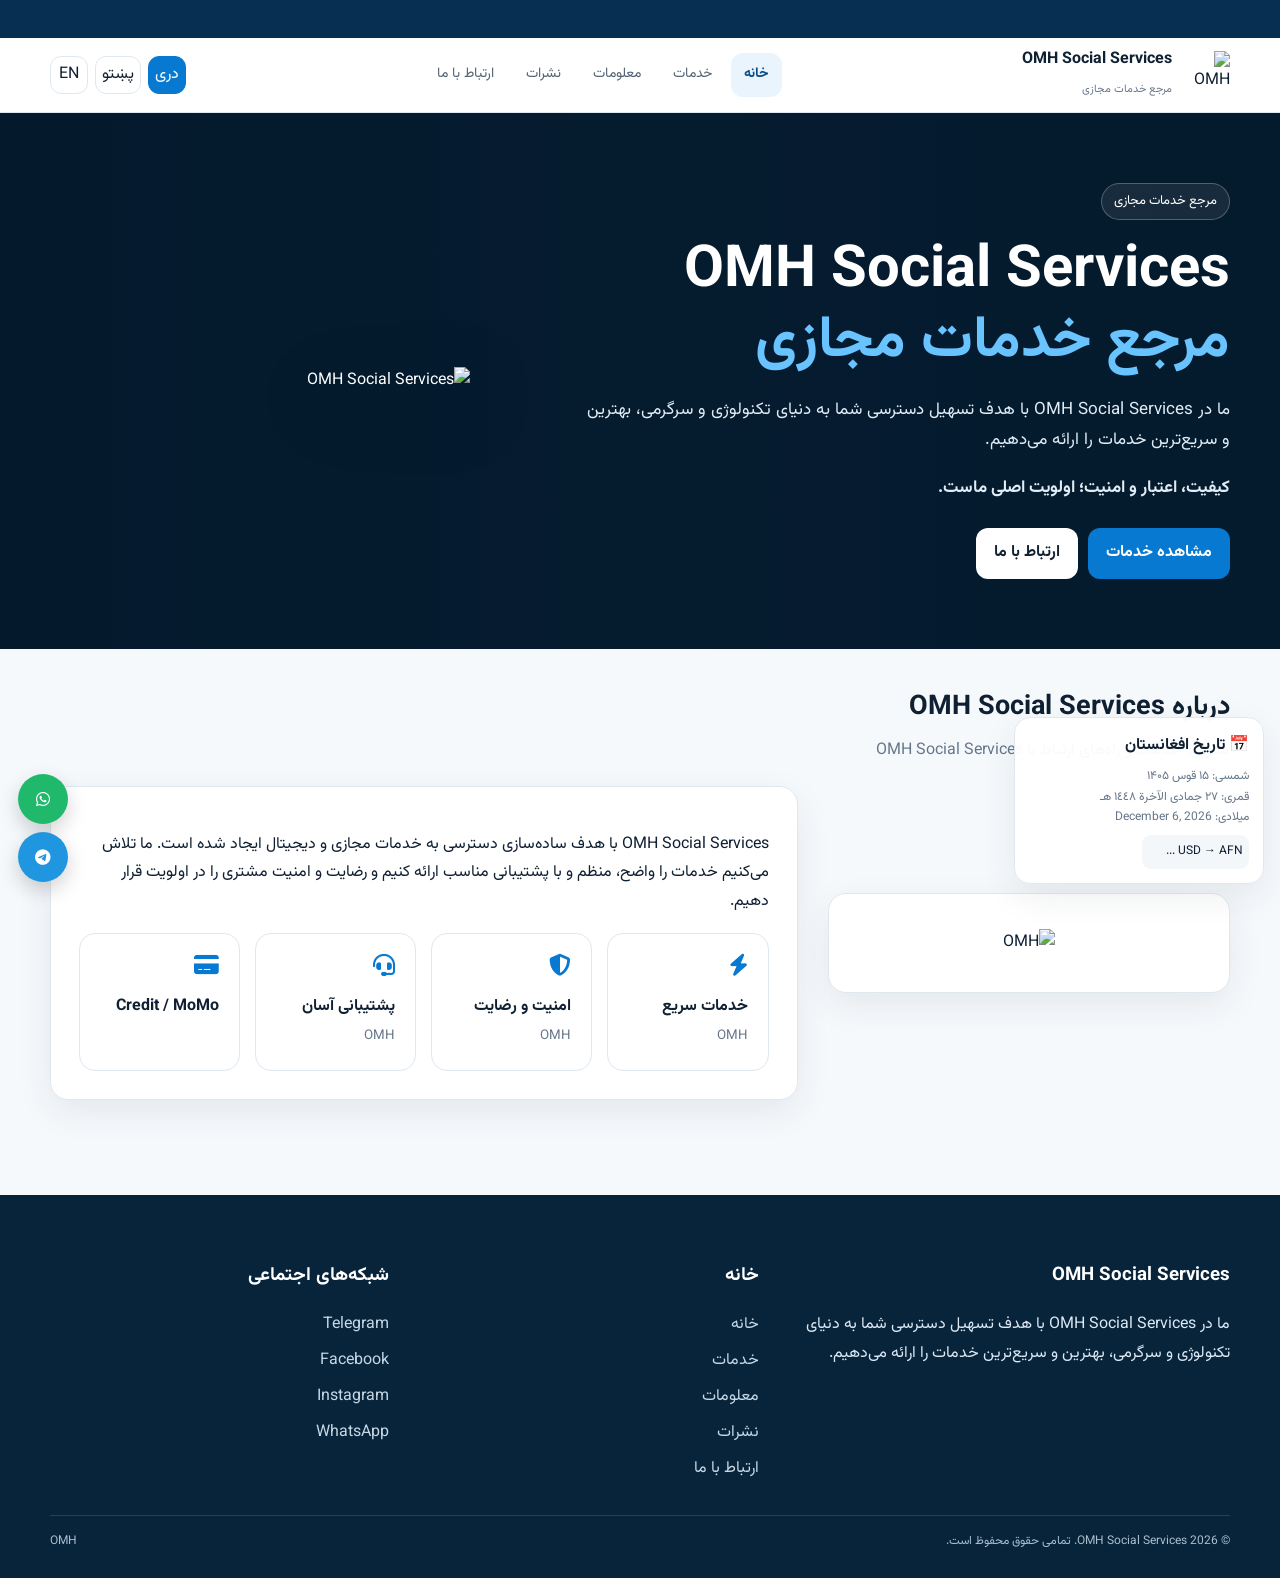
==== commit 43159c9c: "Add files via upload" ====
--- a/public/index.html
+++ b/public/index.html
@@ -1,45 +1 @@
-<!doctype html>
-<html lang="fa" dir="rtl">
-<head>
-<meta charset="utf-8"><meta name="viewport" content="width=device-width,initial-scale=1,viewport-fit=cover">
-<meta name="theme-color" content="#03101f"><meta name="description" content="OMH Social Services | مرجع خدمات مجازی و دیجیتال">
-<title>OMH Social Services | مرجع خدمات مجازی</title>
-<link rel="icon" href="images/omh-logo.png" type="image/png">
-<link rel="preconnect" href="https://cdnjs.cloudflare.com"><link rel="stylesheet" href="https://cdnjs.cloudflare.com/ajax/libs/font-awesome/6.5.0/css/all.min.css"><link rel="stylesheet" href="style.css">
-</head>
-<body>
-<div class="page-glow glow-one"></div><div class="page-glow glow-two"></div>
-<div class="welcome-ticker" aria-label="پیام خوش آمدگویی"><div class="ticker-track"><span id="tickerText">به خدمات دیجیتال عمر مختار هاشمی خوش آمدید 🥀</span><span aria-hidden="true">به خدمات دیجیتال عمر مختار هاشمی خوش آمدید 🥀</span><span aria-hidden="true">به خدمات دیجیتال عمر مختار هاشمی خوش آمدید 🥀</span></div></div>
-<header class="site-header" id="header"><div class="container header-inner">
-<button class="menu-btn" id="hamburger" type="button" aria-label="منو"><i class="fa-solid fa-bars"></i></button>
-<a class="brand" href="#home"><span class="brand-logo"><img id="headerLogo" src="images/omh-logo.png" alt="OMH Social Services"></span><span class="brand-text"><strong data-site-name>OMH Social Services</strong><small data-i18n="brandTag">مرجع خدمات مجازی</small></span></a>
-<nav class="nav-menu" id="navMenu"><a class="active" href="#home" data-i18n="navHome">خانه</a><a href="#services" data-i18n="navServices">خدمات</a><a href="#guides" data-i18n="navGuides">راهنمایی</a><a href="#posts" data-i18n="navPosts">نشرات</a><a href="#reviews" data-i18n="navReviews">نظرات</a><a href="#contact" data-i18n="navContact">ارتباط</a></nav>
-<div class="header-actions"><div class="language-switcher" id="languageSwitcher"><button class="lang-btn active" data-lang="fa">دری</button><button class="lang-btn" data-lang="ps">پښتو</button><button class="lang-btn" data-lang="en">EN</button></div><a class="header-order" href="#services"><i class="fa-solid fa-bolt"></i> <span data-i18n="startOrder">شروع سفارش</span></a><button class="theme-toggle" id="themeToggle" type="button"><i class="fa-solid fa-moon"></i></button></div>
-</div></header>
-<main>
-<section class="hero" id="home"><div class="hero-bg"></div><div class="hero-overlay"></div><div class="container hero-inner">
-<div class="hero-copy"><div class="hero-chip"><span class="live-dot"></span><b data-i18n="heroChip">مرجع خدمات مجازی و دیجیتال</b></div>
-<h1 data-i18n="heroTitle">خدمات دیجیتال،<br><span>ساده‌تر و حرفه‌ای‌تر</span></h1>
-<p id="heroIntro">ما در OMH Social Services با هدف تسهیل دسترسی شما به دنیای تکنولوژی و سرگرمی، بهترین و سریع‌ترین خدمات را ارائه می‌دهیم.</p>
-<div class="hero-buttons"><a href="#services" class="btn btn-primary"><i class="fa-solid fa-layer-group"></i><span data-i18n="viewServices">مشاهده دسته‌های خدمات</span></a><a id="heroWhatsapp" href="#" class="btn btn-glass"><i class="fa-brands fa-whatsapp"></i><span data-i18n="whatsappConsult">مشاوره در واتساپ</span></a></div>
-<div class="hero-trust"><span><i class="fa-solid fa-star"></i><span data-i18n="quality">کیفیت و اعتبار</span></span><span><i class="fa-solid fa-bolt"></i><span data-i18n="fast">خدمات سریع</span></span><span><i class="fa-solid fa-shield-halved"></i><span data-i18n="security">توجه به امنیت</span></span></div></div>
-<div class="hero-brand-card"><div class="hero-ring"></div><div class="hero-brand-image"><img src="images/omh-logo.png" alt="OMH"></div><div class="hero-mini-cards"><span><i class="fa-solid fa-phone-volume"></i> Virtual</span><span><i class="fa-solid fa-chart-line"></i> Social</span><span><i class="fa-solid fa-laptop-code"></i> Digital</span></div></div></div>
-<div class="hero-socials"><span>YOUR DIGITAL PARTNER</span><i class="fa-brands fa-facebook-f"></i><i class="fa-brands fa-instagram"></i><i class="fa-brands fa-telegram"></i><i class="fa-brands fa-whatsapp"></i><i class="fa-brands fa-tiktok"></i><i class="fa-brands fa-x-twitter"></i></div></section>
-<section class="trust-strip"><div class="container trust-grid"><article><span><i class="fa-solid fa-bolt"></i></span><div><strong data-i18n="fast">سریع</strong><small data-i18n="fastDesc">رسیدگی به سفارش</small></div></article><article><span><i class="fa-solid fa-shield-halved"></i></span><div><strong data-i18n="quality">مطمئن</strong><small data-i18n="qualityDesc">توجه به امنیت و اعتبار</small></div></article><article><span><i class="fa-solid fa-headset"></i></span><div><strong data-i18n="support">پشتیبانی</strong><small data-i18n="supportDesc">ارتباط آسان با ما</small></div></article><article><span><i class="fa-solid fa-credit-card"></i></span><div><strong data-i18n="payment">پرداخت</strong><small data-i18n="paymentDesc">کریدیت و مومو</small></div></article></div></section>
-<section class="section services-section" id="services"><div class="container">
-<div class="section-head"><div><span class="section-kicker">OUR SERVICES</span><h2 data-i18n="servicesTitle">دسته خدمات را انتخاب کنید</h2><p data-i18n="servicesHint">ابتدا یک دسته را انتخاب کن؛ سپس فقط سرویس‌های همان دسته نمایش داده می‌شوند.</p></div><div class="section-mark"><b>OMH</b><span>DIGITAL</span></div></div>
-<div class="service-toolbar"><label class="search-box" id="searchBox"><i class="fa-solid fa-magnifying-glass"></i><input id="searchInput" type="search" data-i18n-placeholder="searchPlaceholder" placeholder="بعد از انتخاب دسته، سرویس را جستجو کن..." autocomplete="off" disabled></label><div class="toolbar-note"><i class="fa-solid fa-hand-pointer"></i><span data-i18n="selectCategory">انتخاب دسته</span></div></div>
-<div class="category-tabs" id="categoryTabs"></div><div class="subcategory-tabs" id="subcategoryTabs" hidden></div>
-<div class="selected-category-title" id="selectedCategoryTitle" hidden></div>
-<div class="services-grid" id="servicesGrid"><div class="category-empty"><span><i class="fa-solid fa-layer-group"></i></span><h3 data-i18n="chooseCategory">برای دیدن سرویس‌ها، یک دسته را انتخاب کنید</h3><p data-i18n="chooseCategoryDesc">هیچ فهرست «همه سرویس‌ها» در این بخش وجود ندارد؛ هر دسته جداگانه نمایش داده می‌شود.</p></div></div>
-</div></section>
-<section class="section guides-section" id="guides"><div class="container"><div class="section-head compact"><div><span class="section-kicker">GUIDE CENTER</span><h2 data-i18n="guidesTitle">راهنمای خدمات OMH</h2><p data-i18n="guidesDesc">قبل از سفارش، معلومات و شرایط هر خدمت را بخوانید.</p></div></div><div class="guides-grid" id="guidesGrid"><div class="loading-card">در حال بارگذاری راهنما...</div></div></div></section>
-<section class="section posts-section" id="posts"><div class="container"><div class="section-head compact"><div><span class="section-kicker">LATEST POSTS</span><h2 data-i18n="postsTitle">نشرات و مطالب</h2><p data-i18n="postsDesc">آخرین مطالب منتشرشده توسط OMH.</p></div></div><div class="posts-grid" id="postsGrid"><div class="loading-card">در حال بارگذاری...</div></div></div></section>
-<section class="section reviews-section" id="reviews"><div class="container"><div class="section-head compact"><div><span class="section-kicker">CLIENT VOICES</span><h2 data-i18n="reviewsTitle">نظر مشتریان</h2><p data-i18n="reviewsDesc">نظرهای تأییدشده مشتریان را ببین.</p></div></div><div class="review-layout"><form id="reviewForm" class="review-form"><div class="form-heading"><span class="form-icon"><i class="fa-solid fa-star"></i></span><div><h3 data-i18n="reviewWrite">تجربه‌ات را بنویس</h3><p data-i18n="reviewModeration">نظر تو بعد از بررسی در سایت نمایش داده می‌شود.</p></div></div><div class="form-grid"><label data-i18n="nameLabel">نام<input id="reviewName" maxlength="80" required placeholder="نام شما"></label><label data-i18n="serviceLabel">سرویس<select id="reviewService" required><option value="">انتخاب سرویس</option></select></label><label data-i18n="ratingLabel">امتیاز<select id="reviewRating" required><option value="">انتخاب امتیاز</option><option value="5">★★★★★ عالی</option><option value="4">★★★★ خوب</option><option value="3">★★★ متوسط</option><option value="2">★★ ضعیف</option><option value="1">★ خیلی ضعیف</option></select></label></div><label data-i18n="commentLabel">نظر شما<textarea id="reviewComment" maxlength="1000" required placeholder="تجربه خود را بنویسید..."></textarea></label><button class="btn btn-primary" type="submit"><i class="fa-solid fa-paper-plane"></i> <span data-i18n="sendReview">ارسال نظر</span></button><p id="reviewMessage" class="form-message"></p></form><div class="reviews-grid" id="reviewsGrid"><div class="loading-card">در حال بارگذاری نظرات...</div></div></div></div></section>
-<section class="about-section" id="about"><div class="container about-wrap"><div class="about-copy"><span class="section-kicker">ABOUT OMH</span><h2 data-i18n="aboutTitle">مرجع خدمات مجازی و نوین دیجیتال</h2><p id="aboutText">ما در OMH Social Services با هدف تسهیل دسترسی شما به دنیای تکنولوژی و سرگرمی، خدمات مجازی و دیجیتال را با تجربه‌ای منظم ارائه می‌دهیم. کیفیت، اعتبار و امنیت اولویت اصلی ماست و اعتماد مشتریان، اعتبار ماست.</p><div class="about-points"><span><i class="fa-solid fa-check"></i><span data-i18n="pointQuality">کیفیت و اعتبار</span></span><span><i class="fa-solid fa-check"></i><span data-i18n="pointFast">خدمات سریع</span></span><span><i class="fa-solid fa-check"></i><span data-i18n="pointSafe">امنیت و رضایت مشتری</span></span></div></div><div class="about-logo"><div class="about-logo-glow"></div><img src="images/omh-logo.png" alt="OMH Social Services"></div></div></section>
-<section class="contact-section" id="contact"><div class="container"><div class="contact-banner"><div><span class="section-kicker">CONTACT</span><h2 data-i18n="contactTitle">برای سفارش آماده‌ای؟</h2><p data-i18n="contactDesc">پیامت را بفرست؛ درباره سرویس مورد نیازت راهنمایی‌ات می‌کنیم.</p></div><a id="contactWhatsapp" class="btn btn-primary" href="#"><i class="fa-brands fa-whatsapp"></i> <span data-i18n="messageWhatsapp">پیام در واتساپ</span></a></div><div class="contact-grid"><a id="whatsappLink" class="contact-card whatsapp" href="#"><span class="contact-icon"><i class="fa-brands fa-whatsapp"></i></span><span><b>WhatsApp</b><small data-i18n="orderSupport">سفارش و پشتیبانی</small></span><i class="fa-solid fa-arrow-left"></i></a><a id="telegramLink" class="contact-card" href="#"><span class="contact-icon"><i class="fa-brands fa-telegram"></i></span><span><b>Telegram</b><small data-i18n="contactUs">ارتباط با ما</small></span><i class="fa-solid fa-arrow-left"></i></a><a id="instagramLink" class="contact-card" href="#"><span class="contact-icon"><i class="fa-brands fa-instagram"></i></span><span><b>Instagram</b><small data-i18n="ourPage">صفحه ما</small></span><i class="fa-solid fa-arrow-left"></i></a><a id="facebookLink" class="contact-card" href="#"><span class="contact-icon"><i class="fa-brands fa-facebook-f"></i></span><span><b>Facebook</b><small data-i18n="ourPage">صفحه ما</small></span><i class="fa-solid fa-arrow-left"></i></a><a class="contact-card" href="https://whatsapp.com/channel/0029VbC27wl9mrGcV1D6aa3O" target="_blank" rel="noopener noreferrer"><span class="contact-icon"><i class="fa-solid fa-bullhorn"></i></span><span><b>WhatsApp Channel</b><small data-i18n="channel">کانال واتساپ</small></span><i class="fa-solid fa-arrow-left"></i></a></div><div class="payment-note"><i class="fa-solid fa-credit-card"></i><span id="paymentText">امکان پرداخت با کریدیت و مومو موجود است.</span></div></div></section>
-</main>
-<footer><div class="container footer-grid"><div class="footer-brand"><img src="images/omh-logo.png" alt="OMH"><div><strong data-site-name>OMH Social Services</strong><span data-i18n="brandTag">مرجع خدمات مجازی</span><small data-footer-text>© 2026 OMH Social Services. تمامی حقوق محفوظ است.</small></div></div><div class="footer-links"><b data-i18n="quickLinks">دسترسی سریع</b><a href="#home" data-i18n="navHome">خانه</a><a href="#services" data-i18n="navServices">خدمات</a><a href="#guides" data-i18n="navGuides">راهنمایی</a><a href="#contact" data-i18n="navContact">ارتباط</a></div><div class="footer-links"><b data-i18n="serviceLinks">خدمات ما</b><a href="#services" data-i18n="virtualNumbers">شماره‌های مجازی</a><a href="#services" data-i18n="socialGrowth">افزایش فالوور و ممبر</a><a href="#services" data-i18n="premiumApps">پریموم برنامه‌ها</a><a href="#services" data-i18n="digitalDesign">طراحی و دیجیتال</a></div><div class="footer-social"><b data-i18n="followUs">ما را دنبال کنید</b><div><a id="footerWhatsapp" href="#" aria-label="WhatsApp"><i class="fa-brands fa-whatsapp"></i></a><a id="footerTelegram" href="#" aria-label="Telegram"><i class="fa-brands fa-telegram"></i></a><a id="footerInstagram" href="#" aria-label="Instagram"><i class="fa-brands fa-instagram"></i></a><a id="footerFacebook" href="#" aria-label="Facebook"><i class="fa-brands fa-facebook-f"></i></a><a href="https://whatsapp.com/channel/0029VbC27wl9mrGcV1D6aa3O" target="_blank" rel="noopener noreferrer" aria-label="WhatsApp Channel"><i class="fa-solid fa-bullhorn"></i></a></div></div><div class="footer-bottom"><span data-footer-text>© 2026 OMH Social Services</span><span>OMH Social Services | مرجع خدمات مجازی</span></div></div></footer>
-<a id="floatingWhatsapp" class="floating-whatsapp" href="#" aria-label="WhatsApp"><i class="fa-brands fa-whatsapp"></i></a>
-<script src="main.js" defer></script>
-</body></html>
+<!doctype html><html lang="fa" dir="rtl"><head><meta charset="utf-8"><meta name="viewport" content="width=device-width,initial-scale=1"><meta name="theme-color" content="#0879d1"><title>OMH Social Services</title><link rel="stylesheet" href="style.css"><link rel="preconnect" href="https://fonts.googleapis.com"><link href="https://fonts.googleapis.com/css2?family=Vazirmatn:wght@400;500;600;700;800&display=swap" rel="stylesheet"><link rel="stylesheet" href="https://cdnjs.cloudflare.com/ajax/libs/font-awesome/6.5.0/css/all.min.css"></head><body data-page="home"><div id="site"></div><script src="main.js" defer></script></body></html>
--- a/public/style.css
+++ b/public/style.css
@@ -1,10 +1,2 @@
-@import url('https://fonts.googleapis.com/css2?family=Vazirmatn:wght@300;400;500;600;700;800;900&display=swap');
-:root{--bg:#030b16;--bg2:#061426;--card:rgba(8,24,43,.82);--card2:#091b31;--line:rgba(90,190,255,.17);--text:#f5fbff;--muted:#9db1c6;--blue:#159cff;--cyan:#1de2ff;--blue2:#0759e8;--green:#20d77a;--danger:#ff5573;--shadow:0 22px 70px rgba(0,0,0,.34);--radius:24px}*{box-sizing:border-box}html{scroll-behavior:smooth}body{margin:0;font-family:Vazirmatn,Tahoma,sans-serif;background:radial-gradient(circle at 15% 5%,rgba(0,130,255,.12),transparent 28%),radial-gradient(circle at 85% 35%,rgba(0,220,255,.08),transparent 30%),var(--bg);color:var(--text);line-height:1.8;overflow-x:hidden}a{color:inherit;text-decoration:none}button,input,textarea,select{font:inherit}button{cursor:pointer}.container{width:min(1180px,calc(100% - 32px));margin:auto}.page-glow{position:fixed;width:420px;height:420px;border-radius:50%;filter:blur(100px);pointer-events:none;z-index:-1;opacity:.13}.glow-one{background:#008cff;top:10%;right:-220px}.glow-two{background:#00eaff;bottom:0;left:-220px}.site-header{position:fixed;top:0;left:0;right:0;z-index:50;background:rgba(2,10,20,.68);backdrop-filter:blur(20px);border-bottom:1px solid rgba(255,255,255,.07)}.header-inner{height:78px;display:flex;align-items:center;gap:22px}.brand{display:flex;align-items:center;gap:11px;min-width:260px}.brand-logo{width:48px;height:48px;border-radius:15px;overflow:hidden;border:1px solid rgba(31,196,255,.45);background:#020b17;box-shadow:0 0 28px rgba(0,164,255,.18);flex:none}.brand-logo img{width:100%;height:100%;object-fit:cover}.brand-text{display:grid}.brand-text strong{font-size:15px;line-height:1.2}.brand-text small{font-size:10px;color:#75dfff;margin-top:3px}.nav-menu{display:flex;align-items:center;gap:5px;margin-inline:auto}.nav-menu a{font-size:13px;color:#a9b9ca;padding:9px 13px;border-radius:12px;transition:.2s}.nav-menu a:hover,.nav-menu a.active{color:#fff;background:rgba(21,156,255,.12)}.header-actions{display:flex;gap:9px;align-items:center}.header-order{font-size:12px;font-weight:700;padding:10px 15px;border-radius:12px;background:linear-gradient(135deg,var(--blue2),var(--cyan));box-shadow:0 9px 25px rgba(15,153,255,.18)}.theme-toggle,.menu-btn{width:42px;height:42px;border-radius:13px;border:1px solid var(--line);background:rgba(255,255,255,.04);color:#dff8ff}.menu-btn{display:none}.announcement-wrap{padding-top:78px}.announcement-item{display:flex;align-items:center;gap:12px;padding:10px 14px;margin-top:12px;border:1px solid var(--line);border-radius:16px;background:rgba(7,25,44,.8);color:#cfe7f7}.announcement-icon{width:34px;height:34px;display:grid;place-items:center;border-radius:10px;background:rgba(24,169,255,.13)}.announcement-item strong{display:block;color:#fff;font-size:12px}.announcement-item span:last-child{font-size:11px;color:#9db1c6}.hero{min-height:720px;position:relative;isolation:isolate;overflow:hidden}.hero-bg{position:absolute;inset:0;background-image:url('images/omh-background.png');background-size:cover;background-position:center;z-index:-3}.hero-overlay{position:absolute;inset:0;background:linear-gradient(90deg,rgba(2,10,20,.92) 0%,rgba(2,10,20,.7) 38%,rgba(2,10,20,.2) 75%),linear-gradient(0deg,var(--bg) 0%,transparent 20%);z-index:-2}.hero:after{content:"";position:absolute;inset:auto 0 0;height:170px;background:linear-gradient(transparent,var(--bg));z-index:-1}.hero-inner{min-height:720px;padding-top:145px;display:grid;grid-template-columns:1.02fr .98fr;gap:40px;align-items:center}.hero-copy{max-width:650px}.hero-chip{display:inline-flex;align-items:center;gap:9px;border:1px solid rgba(67,208,255,.22);background:rgba(2,15,29,.58);padding:8px 13px;border-radius:999px;color:#a8eaff;font-size:11px;box-shadow:0 8px 30px rgba(0,0,0,.2)}.hero-chip b{color:#fff;font-weight:600}.live-dot{width:7px;height:7px;background:#1de2ff;border-radius:50%;box-shadow:0 0 12px #1de2ff}.hero h1{font-size:clamp(38px,5vw,67px);line-height:1.2;margin:20px 0 17px;letter-spacing:-1.7px}.hero h1 span{background:linear-gradient(90deg,#fff,#15d9ff,#2387ff);-webkit-background-clip:text;background-clip:text;color:transparent}.hero p{font-size:15px;line-height:2.1;color:#afc2d3;max-width:590px}.hero-buttons{display:flex;gap:10px;margin-top:26px;flex-wrap:wrap}.btn{display:inline-flex;align-items:center;justify-content:center;gap:9px;border:0;border-radius:14px;padding:12px 18px;font-weight:700;font-size:13px;transition:.22s;min-height:46px}.btn:hover{transform:translateY(-2px)}.btn-primary{color:#fff;background:linear-gradient(135deg,#0759e8,#15bfff);box-shadow:0 13px 30px rgba(12,142,255,.24)}.btn-glass{color:#e9f8ff;background:rgba(255,255,255,.07);border:1px solid rgba(135,218,255,.2);backdrop-filter:blur(12px)}.hero-trust{display:flex;gap:18px;flex-wrap:wrap;margin-top:22px;color:#91a8bc;font-size:11px}.hero-trust i{color:#20d7ff;margin-left:5px}.hero-brand-card{width:min(430px,100%);justify-self:end;position:relative;padding:30px;border-radius:38px;border:1px solid rgba(89,207,255,.2);background:rgba(3,17,32,.48);backdrop-filter:blur(18px);box-shadow:var(--shadow);overflow:hidden}.hero-ring{position:absolute;inset:14%;border:1px solid rgba(22,205,255,.3);border-radius:50%;box-shadow:0 0 80px rgba(0,178,255,.17)}.hero-brand-image{position:relative;z-index:2;width:100%;aspect-ratio:1;border-radius:30px;overflow:hidden;background:#020b17;box-shadow:0 25px 70px rgba(0,0,0,.45)}.hero-brand-image img{width:100%;height:100%;object-fit:cover}.hero-mini-cards{position:relative;z-index:3;display:flex;gap:8px;justify-content:center;flex-wrap:wrap;margin-top:15px}.hero-mini-cards span{padding:7px 11px;border-radius:999px;background:rgba(4,19,35,.85);border:1px solid var(--line);font-size:10px;color:#bcefff}.hero-mini-cards i{color:#16dfff}.hero-socials{position:absolute;bottom:26px;left:50%;transform:translateX(-50%);display:flex;align-items:center;gap:16px;color:#fff;opacity:.78}.hero-socials span{font-size:9px;letter-spacing:2px;color:#8faec4;margin-left:4px}.hero-socials i{font-size:14px}.trust-strip{border-top:1px solid rgba(255,255,255,.05);border-bottom:1px solid rgba(255,255,255,.05);background:rgba(3,13,25,.82)}.trust-grid{display:grid;grid-template-columns:repeat(4,1fr)}.trust-grid article{display:flex;align-items:center;gap:12px;padding:20px 18px;border-inline-start:1px solid rgba(255,255,255,.05)}.trust-grid article:first-child{border-inline-start:0}.trust-grid article>span{width:42px;height:42px;display:grid;place-items:center;border-radius:13px;background:linear-gradient(135deg,rgba(15,115,235,.18),rgba(23,211,255,.1));border:1px solid var(--line);color:#1bd9ff}.trust-grid strong{display:block;font-size:13px}.trust-grid small{display:block;color:#7890a6;font-size:10px}.section{padding:90px 0}.services-section{background:linear-gradient(180deg,transparent,rgba(5,21,38,.52))}.section-head{display:flex;justify-content:space-between;gap:30px;align-items:end;margin-bottom:28px}.section-head.compact{align-items:center}.section-kicker{display:inline-block;color:#19cfff;font-size:10px;letter-spacing:2.5px;font-weight:800;margin-bottom:5px}.section-head h2{margin:0;font-size:29px;line-height:1.4}.section-head p{margin:7px 0 0;color:#8198ad;font-size:12px}.section-mark{display:flex;align-items:center;gap:9px;color:#3f789d;font-size:9px;letter-spacing:2px}.section-mark b{font-size:20px;color:#fff}.service-toolbar{display:flex;gap:12px;margin-bottom:17px}.search-box{height:50px;display:flex;align-items:center;gap:10px;flex:1;border:1px solid var(--line);background:rgba(7,23,40,.82);border-radius:15px;padding:0 15px}.search-box i{color:#24d7ff}.search-box input{border:0;outline:0;background:transparent;color:#fff;width:100%;font-size:12px}.search-box input::placeholder{color:#607a90}.toolbar-note{height:50px;display:flex;align-items:center;gap:8px;padding:0 16px;border:1px solid var(--line);border-radius:15px;color:#7893aa;font-size:11px;background:rgba(7,23,40,.6)}.category-tabs,.subcategory-tabs{display:flex;gap:8px;overflow:auto;padding-bottom:8px;scrollbar-width:thin}.cat-btn,.sub-btn{white-space:nowrap;border:1px solid var(--line);background:rgba(7,24,42,.7);color:#93a9bc;border-radius:12px;padding:9px 14px;font-size:11px;transition:.2s}.cat-btn:hover,.sub-btn:hover,.cat-btn.active,.sub-btn.active{color:#fff;border-color:rgba(26,205,255,.48);background:linear-gradient(135deg,rgba(13,100,222,.22),rgba(18,204,255,.1));box-shadow:0 8px 24px rgba(0,140,255,.08)}.subcategory-tabs{margin-top:8px}.services-grid{display:grid;grid-template-columns:repeat(4,1fr);gap:16px;margin-top:22px}.service-card{position:relative;min-width:0;border:1px solid rgba(94,184,235,.13);background:linear-gradient(180deg,rgba(9,29,50,.94),rgba(5,19,34,.96));border-radius:22px;padding:14px;overflow:hidden;box-shadow:0 12px 38px rgba(0,0,0,.18);transition:.25s}.service-card:before{content:"";position:absolute;inset:0 0 auto;height:2px;background:linear-gradient(90deg,transparent,#11bfff,#245eff,transparent);opacity:.65}.service-card:hover{transform:translateY(-5px);border-color:rgba(35,197,255,.32);box-shadow:0 22px 50px rgba(0,0,0,.28)}.service-media{height:155px;border-radius:17px;background:radial-gradient(circle at 50% 30%,rgba(20,177,255,.16),transparent 60%),#061526;border:1px solid rgba(98,188,236,.11);display:grid;place-items:center;overflow:hidden}.service-media img{width:92px;height:92px;object-fit:contain;display:block}.service-fallback-icon{width:76px;height:76px;border-radius:22px;display:grid;place-items:center;color:#26d9ff;background:linear-gradient(145deg,rgba(13,113,226,.3),rgba(16,210,255,.08));border:1px solid rgba(32,214,255,.2);font-size:30px;box-shadow:0 0 35px rgba(0,169,255,.14)}.service-card h4{font-size:15px;margin:14px 2px 4px}.service-path{color:#4fbbe4;font-size:9px;min-height:17px}.service-card .desc{color:#8198ac;font-size:10px;line-height:1.8;min-height:38px;margin:7px 2px 11px}.price{display:flex;align-items:center;gap:8px;flex-wrap:wrap;color:#fff;font-size:18px;font-weight:900}.price .old{font-size:10px;color:#647b8f;text-decoration:line-through;font-weight:500}.discount{font-size:9px;color:#61f3b1;background:rgba(32,215,122,.1);border:1px solid rgba(32,215,122,.16);padding:3px 6px;border-radius:7px}.meta{display:flex;align-items:center;justify-content:space-between;gap:8px;margin-top:12px}.views{font-size:9px;color:#60798e}.views i{color:#24cfff}.order-btn{border:0;color:#fff;background:linear-gradient(135deg,#0759e8,#12b8f2);border-radius:11px;padding:8px 11px;font-size:10px;font-weight:800;box-shadow:0 7px 20px rgba(0,130,255,.16)}.featured-section{padding:65px 0;background:linear-gradient(135deg,rgba(0,84,184,.12),rgba(0,226,255,.035));border-block:1px solid rgba(51,189,255,.08)}.featured-line{width:180px;height:1px;background:linear-gradient(90deg,transparent,#18cfff)}.featured-grid{display:grid;grid-template-columns:repeat(3,1fr);gap:16px}.featured-grid .service-card{border-color:rgba(25,206,255,.28)}.posts-grid{display:grid;grid-template-columns:repeat(3,1fr);gap:16px}.post-card{border:1px solid var(--line);background:rgba(7,23,40,.76);border-radius:20px;padding:20px}.post-card h3{font-size:15px;margin:0 0 9px}.post-card p{font-size:11px;color:#8da3b7;line-height:2;white-space:pre-line}.like-btn{border:1px solid rgba(255,255,255,.09);background:rgba(255,255,255,.04);color:#ff8ba0;border-radius:10px;padding:7px 10px;font-size:11px}.review-layout{display:grid;grid-template-columns:390px 1fr;gap:20px;align-items:start}.review-form{border:1px solid var(--line);background:linear-gradient(180deg,rgba(9,29,50,.88),rgba(5,19,34,.92));border-radius:24px;padding:22px}.form-heading{display:flex;gap:12px;align-items:center;margin-bottom:20px}.form-icon{width:45px;height:45px;display:grid;place-items:center;border-radius:14px;background:rgba(20,179,255,.12);color:#2cdcff}.form-heading h3{font-size:15px;margin:0}.form-heading p{font-size:10px;color:#718ba0;margin:2px 0 0}.form-grid{display:grid;grid-template-columns:1fr;gap:10px}.review-form label{display:block;font-size:10px;color:#7892a8}.review-form input,.review-form select,.review-form textarea{display:block;width:100%;margin-top:5px;border:1px solid rgba(110,193,235,.12);background:#061526;color:#fff;border-radius:11px;padding:10px 11px;outline:0;font-size:11px}.review-form textarea{min-height:115px;resize:vertical}.review-form input:focus,.review-form select:focus,.review-form textarea:focus{border-color:#1ccfff}.form-message{font-size:10px}.form-message.success{color:#48e7a0}.form-message.error{color:#ff7890}.reviews-grid{display:grid;grid-template-columns:repeat(2,1fr);gap:13px}.review-card{border:1px solid var(--line);background:rgba(7,23,40,.72);border-radius:19px;padding:17px}.review-card h4{margin:0;font-size:13px}.review-card .stars{color:#ffd45b;font-size:13px;letter-spacing:2px;margin:6px 0}.review-card p{color:#8ca4b8;font-size:11px;line-height:2;margin:0}.about-section{padding:85px 0;background:radial-gradient(circle at 75% 50%,rgba(0,162,255,.1),transparent 28%)}.about-wrap{min-height:360px;display:grid;grid-template-columns:1fr .8fr;align-items:center;gap:40px;border:1px solid var(--line);background:rgba(5,19,34,.64);border-radius:32px;padding:42px;overflow:hidden}.about-copy h2{font-size:30px;margin:4px 0 10px}.about-copy p{color:#8ba2b7;max-width:600px;font-size:12px;line-height:2.1}.about-points{display:flex;flex-wrap:wrap;gap:9px;margin-top:18px}.about-points span{font-size:10px;color:#b5c8d8;border:1px solid var(--line);background:rgba(255,255,255,.025);border-radius:999px;padding:7px 11px}.about-points i{color:#21dc9a}.about-logo{position:relative;justify-self:center;width:290px;height:290px;border-radius:50%;overflow:hidden;border:1px solid rgba(28,203,255,.3);box-shadow:0 0 90px rgba(0,151,255,.14)}.about-logo img{position:relative;width:100%;height:100%;object-fit:cover}.about-logo-glow{position:absolute;inset:-20px;border-radius:50%;background:linear-gradient(135deg,rgba(17,184,255,.28),transparent 55%);filter:blur(20px)}.contact-section{padding:75px 0}.contact-banner{display:flex;justify-content:space-between;align-items:center;gap:25px;padding:30px;border-radius:27px;border:1px solid rgba(32,203,255,.2);background:linear-gradient(100deg,rgba(0,91,197,.2),rgba(0,225,255,.05));margin-bottom:18px}.contact-banner h2{margin:0;font-size:27px}.contact-banner p{color:#89a0b4;font-size:11px;margin:5px 0 0}.contact-grid{display:grid;grid-template-columns:repeat(5,1fr);gap:12px}.contact-card{display:flex;align-items:center;gap:11px;padding:15px;border-radius:17px;border:1px solid var(--line);background:rgba(7,23,40,.72);transition:.2s}.contact-card:hover{transform:translateY(-3px);border-color:rgba(29,205,255,.38)}.contact-icon{width:43px;height:43px;display:grid;place-items:center;border-radius:13px;background:rgba(25,179,255,.1);color:#22d8ff;font-size:19px}.contact-card b{display:block;font-size:12px}.contact-card small{display:block;color:#738ba0;font-size:9px}.contact-card>i:last-child{margin-right:auto;color:#4c7189;font-size:10px}.contact-card.whatsapp .contact-icon{color:#36e995;background:rgba(32,215,122,.08)}footer{padding:45px 0 20px;border-top:1px solid rgba(255,255,255,.06);background:#020914}.footer-grid{display:grid;grid-template-columns:2fr 1fr 1fr 1fr;gap:28px}.footer-brand{display:flex;gap:13px}.footer-brand img{width:58px;height:58px;border-radius:16px;object-fit:cover}.footer-brand strong,.footer-brand span,.footer-brand small{display:block}.footer-brand strong{font-size:14px}.footer-brand span{font-size:10px;color:#35cfff}.footer-brand small{font-size:9px;color:#647d92;margin-top:7px}.footer-links{display:flex;flex-direction:column;gap:6px}.footer-links b,.footer-social b{font-size:11px;color:#fff;margin-bottom:5px}.footer-links a{font-size:10px;color:#71899e}.footer-links a:hover{color:#2edcff}.footer-social>div{display:flex;gap:8px;margin-top:7px}.footer-social a{width:36px;height:36px;border-radius:11px;display:grid;place-items:center;background:rgba(255,255,255,.04);border:1px solid var(--line);color:#9ac0d7}.footer-bottom{display:flex;justify-content:space-between;gap:15px;border-top:1px solid rgba(255,255,255,.05);margin-top:28px;padding-top:15px;color:#50697d;font-size:9px}.floating-whatsapp{position:fixed;left:20px;bottom:20px;width:54px;height:54px;display:grid;place-items:center;border-radius:18px;background:#19d979;color:#03150d;font-size:24px;box-shadow:0 15px 35px rgba(20,215,121,.25);z-index:40;border:3px solid rgba(255,255,255,.08)}.loading-card,.empty-message{grid-column:1/-1;border:1px dashed rgba(95,184,235,.2);border-radius:18px;padding:30px;text-align:center;color:#7891a7;background:rgba(6,22,38,.55);font-size:11px}.loading-card i{color:#1edbff;margin-left:7px}.dark-mode{--bg:#01070e}.dark-mode .site-header{background:rgba(0,6,13,.76)}
-@media(max-width:1000px){.nav-menu{gap:0}.nav-menu a{padding-inline:9px}.brand{min-width:220px}.services-grid{grid-template-columns:repeat(3,1fr)}.featured-grid{grid-template-columns:repeat(2,1fr)}.footer-grid{grid-template-columns:2fr 1fr 1fr}.footer-social{grid-column:2/-1}.review-layout{grid-template-columns:1fr}.review-form{max-width:none}.hero-inner{grid-template-columns:1fr}.hero-brand-card{display:none}.hero-copy{max-width:760px}.hero-socials{display:none}}
-@media(max-width:760px){.container{width:min(100% - 22px,620px)}.header-inner{height:68px}.announcement-wrap{padding-top:68px}.brand-text small{display:none}.brand{min-width:0;margin-left:auto}.brand-logo{width:42px;height:42px}.menu-btn{display:grid;place-items:center}.nav-menu{position:absolute;top:73px;right:11px;left:11px;display:none;flex-direction:column;align-items:stretch;padding:8px;border:1px solid var(--line);border-radius:17px;background:rgba(2,13,26,.97);box-shadow:var(--shadow)}.nav-menu.open{display:flex}.nav-menu a{padding:11px 13px}.header-order{display:none}.theme-toggle{width:40px;height:40px}.hero{min-height:670px}.hero-inner{min-height:670px;padding-top:115px}.hero h1{font-size:39px}.hero p{font-size:12px}.hero-trust{gap:10px}.trust-grid{grid-template-columns:repeat(2,1fr)}.trust-grid article{padding:14px 8px}.trust-grid article:nth-child(odd){border-inline-start:0}.trust-grid article:nth-child(n+3){border-top:1px solid rgba(255,255,255,.05)}.section{padding:65px 0}.section-head{display:block}.section-head h2{font-size:24px}.section-mark{margin-top:12px}.service-toolbar{display:block}.toolbar-note{margin-top:8px}.services-grid{grid-template-columns:repeat(2,1fr);gap:10px}.service-card{padding:9px;border-radius:18px}.service-media{height:125px}.service-media img{width:70px;height:70px}.service-fallback-icon{width:60px;height:60px;font-size:24px}.service-card h4{font-size:12px;margin-top:10px}.service-card .desc{font-size:9px;min-height:34px}.price{font-size:15px}.order-btn{padding:7px 8px}.featured-grid,.posts-grid{grid-template-columns:1fr}.reviews-grid{grid-template-columns:1fr}.about-wrap{grid-template-columns:1fr;padding:28px}.about-logo{width:220px;height:220px;order:-1}.contact-banner{display:block;padding:23px}.contact-banner .btn{margin-top:15px;width:100%}.contact-grid{grid-template-columns:1fr 1fr}.footer-grid{grid-template-columns:1fr 1fr}.footer-brand{grid-column:1/-1}.footer-social{grid-column:1/-1}.footer-bottom{display:block}.footer-bottom span{display:block;margin-top:5px}.floating-whatsapp{left:12px;bottom:12px}.hero-buttons .btn{flex:1}.hero-overlay{background:linear-gradient(90deg,rgba(2,10,20,.9),rgba(2,10,20,.56)),linear-gradient(0deg,var(--bg),transparent 35%)}}
-@media(max-width:420px){.services-grid{grid-template-columns:1fr 1fr}.service-media{height:112px}.service-path{font-size:8px}.hero h1{font-size:34px}.hero-copy{padding-top:10px}.contact-grid{grid-template-columns:1fr}.trust-grid article>span{width:36px;height:36px}.trust-grid strong{font-size:11px}.trust-grid small{font-size:8px}}
-.light-mode{--bg:#f2f8fc;--bg2:#eaf4fb;--card:rgba(255,255,255,.9);--card2:#fff;--line:rgba(0,98,160,.14);--text:#102033;--muted:#587087;background:radial-gradient(circle at 15% 5%,rgba(0,130,255,.09),transparent 28%),#f3f8fc;color:var(--text)}.light-mode .site-header{background:rgba(246,251,255,.82);border-bottom-color:rgba(0,67,116,.09)}.light-mode .nav-menu a{color:#536a7f}.light-mode .nav-menu a.active,.light-mode .nav-menu a:hover{color:#0759e8;background:rgba(21,156,255,.09)}.light-mode .theme-toggle,.light-mode .menu-btn,.light-mode .search-box,.light-mode .toolbar-note,.light-mode .cat-btn,.light-mode .sub-btn,.light-mode .service-card,.light-mode .post-card,.light-mode .review-card,.light-mode .contact-card,.light-mode .review-form,.light-mode .about-wrap{background:rgba(255,255,255,.88);color:#102033}.light-mode .search-box input,.light-mode .review-form input,.light-mode .review-form select,.light-mode .review-form textarea{color:#102033;background:#f4f8fb}.light-mode .search-box input::placeholder{color:#7890a2}.light-mode .hero-overlay{background:linear-gradient(90deg,rgba(2,10,20,.86),rgba(2,10,20,.3)),linear-gradient(0deg,#f3f8fc,transparent 35%)}.light-mode .trust-strip,.light-mode footer{background:#eaf3f9}.light-mode .trust-grid strong,.light-mode .section-head h2,.light-mode .about-copy h2{color:#102033}.light-mode .section-head p,.light-mode .service-card .desc,.light-mode .post-card p,.light-mode .review-card p,.light-mode .contact-banner p{color:#60778b}.light-mode .footer-links a{color:#5b7287}.light-mode .hero h1{color:#fff}.light-mode .announcement-item{background:rgba(255,255,255,.92);color:#3d5368}
-/* OMH v3 additions */
-.welcome-ticker{position:fixed;top:0;left:0;right:0;height:34px;z-index:100;background:linear-gradient(90deg,#031326,#063d70,#031326);border-bottom:1px solid rgba(37,212,255,.3);overflow:hidden;color:#eafcff;white-space:nowrap}.ticker-track{height:34px;display:flex;align-items:center;width:max-content;animation:omhTicker 26s linear infinite;direction:rtl}.ticker-track span{display:inline-block;padding:0 75px;font-size:12px;font-weight:800;letter-spacing:.1px;text-shadow:0 0 12px rgba(29,226,255,.5)}@keyframes omhTicker{from{transform:translateX(0)}to{transform:translateX(50%)}}.site-header{top:34px}.announcement-wrap{padding-top:112px}.language-switcher{display:flex;gap:3px;padding:3px;border:1px solid rgba(90,190,255,.2);background:rgba(255,255,255,.04);border-radius:12px}.lang-btn{border:0;background:transparent;color:#8ea9bd;border-radius:9px;padding:5px 7px;font-size:9px;font-weight:800}.lang-btn.active{background:linear-gradient(135deg,#0759e8,#15bfff);color:#fff}.hero{padding-top:0}.category-tabs{gap:10px;padding:10px 2px 13px}.cat-btn{display:inline-flex;align-items:center;gap:8px;padding:12px 17px;border-radius:15px;font-weight:800}.cat-btn i{color:#1cdcff}.selected-category-title{display:inline-flex;margin-top:5px;padding:9px 14px;border-radius:12px;background:rgba(19,176,255,.08);border:1px solid rgba(19,176,255,.2);color:#bcefff;font-size:12px;font-weight:800}.category-empty{grid-column:1/-1;min-height:270px;display:grid;place-items:center;text-align:center;border:1px dashed rgba(66,194,255,.24);border-radius:24px;background:radial-gradient(circle at center,rgba(14,144,235,.1),rgba(5,20,35,.48));padding:45px}.category-empty>span{width:70px;height:70px;border-radius:22px;display:grid;place-items:center;font-size:28px;color:#1bdcff;background:rgba(15,156,255,.1);border:1px solid rgba(27,220,255,.22);box-shadow:0 0 40px rgba(0,168,255,.12)}.category-empty h3{margin:16px 0 5px;font-size:18px}.category-empty p{max-width:550px;color:#7f98ad;font-size:11px;margin:0}.guides-section{background:linear-gradient(180deg,rgba(5,20,35,.35),transparent)}.guides-grid{display:grid;grid-template-columns:repeat(3,1fr);gap:16px}.guide-card{border:1px solid rgba(94,184,235,.14);background:linear-gradient(180deg,rgba(9,29,50,.86),rgba(5,19,34,.94));border-radius:22px;padding:22px;min-height:220px;transition:.22s}.guide-card:hover{transform:translateY(-4px);border-color:rgba(29,214,255,.3)}.guide-icon{width:52px;height:52px;display:grid;place-items:center;border-radius:16px;background:linear-gradient(145deg,rgba(12,112,229,.25),rgba(19,216,255,.08));border:1px solid rgba(27,218,255,.18);color:#25dcff;font-size:21px}.guide-card h3{font-size:15px;margin:14px 0 7px}.guide-card p{font-size:10px;line-height:2;color:#8098ad;margin:0}.payment-note{margin-top:18px;padding:13px 16px;border:1px solid rgba(32,215,122,.18);background:rgba(24,170,104,.06);border-radius:14px;color:#a8c5b7;font-size:11px;display:flex;gap:9px;align-items:center}.payment-note i{color:#25df93}.disabled-link{opacity:.35;pointer-events:none}.light-mode .welcome-ticker{background:linear-gradient(90deg,#092441,#0d76bf,#092441)}.light-mode .guide-card,.light-mode .category-empty{background:rgba(255,255,255,.88);color:#102033}.light-mode .guide-card p,.light-mode .category-empty p{color:#60778b}.light-mode .selected-category-title{color:#0759e8;background:rgba(15,142,255,.07)}
-@media(max-width:900px){.guides-grid{grid-template-columns:repeat(2,1fr)}.language-switcher{order:2}.header-actions{gap:5px}.header-order{display:none}}
-@media(max-width:760px){.welcome-ticker,.ticker-track{height:31px}.ticker-track span{font-size:10px;padding:0 45px}.site-header{top:31px}.announcement-wrap{padding-top:99px}.header-inner{height:68px}.language-switcher{margin-inline-start:auto}.lang-btn{padding:5px 6px}.guides-grid{grid-template-columns:1fr}.category-tabs{padding-inline:0}.cat-btn{padding:10px 13px}.category-empty{min-height:235px;padding:30px 18px}.category-empty h3{font-size:15px}.payment-note{font-size:10px}.ticker-track{animation-duration:20s}}
+:root{--bg:#f6f9fc;--surface:#fff;--surface2:#eef5fb;--text:#102033;--muted:#66778a;--line:#dfe8f0;--brand:#0879d1;--brand2:#0b4f8a;--accent:#18a56b;--danger:#d9534f;--shadow:0 12px 35px rgba(16,32,51,.08);--radius:18px;--max:1180px}*{box-sizing:border-box}html{scroll-behavior:smooth}body{margin:0;font-family:Vazirmatn,Tahoma,Arial,sans-serif;background:var(--bg);color:var(--text);line-height:1.8}a{text-decoration:none;color:inherit}button,input,textarea,select{font:inherit}button{cursor:pointer}.container{width:min(calc(100% - 32px),var(--max));margin:auto}.top-ticker{height:38px;background:#072f52;color:#fff;overflow:hidden;display:flex;align-items:center;font-size:13px}.ticker-track{white-space:nowrap;display:inline-block;padding-inline:100%;animation:ticker 22s linear infinite}@keyframes ticker{from{transform:translateX(0)}to{transform:translateX(100%)}}.header{position:sticky;top:0;z-index:30;background:rgba(255,255,255,.94);backdrop-filter:blur(16px);border-bottom:1px solid var(--line)}.header-inner{height:74px;display:flex;align-items:center;gap:22px}.brand{display:flex;align-items:center;gap:10px;min-width:210px}.brand img{width:48px;height:48px;object-fit:contain}.brand b{display:block;font-size:16px}.brand small{color:var(--muted);font-size:11px}.nav{display:flex;gap:6px;align-items:center;flex:1;justify-content:center}.nav a{padding:9px 13px;border-radius:12px;color:#536476;font-size:14px}.nav a:hover,.nav a.active{background:#eaf4fd;color:var(--brand2);font-weight:700}.header-tools{display:flex;gap:7px;align-items:center}.tool-btn,.lang-btn{border:1px solid var(--line);background:var(--surface);height:38px;min-width:38px;border-radius:11px;color:var(--text)}.lang-btn.active{background:var(--brand);color:#fff;border-color:var(--brand)}.menu{display:none}.hero{position:relative;min-height:520px;display:grid;place-items:center;overflow:hidden;background:#061d31 url('/images/omh-background.png') center/cover no-repeat;color:#fff}.hero:before{content:"";position:absolute;inset:0;background:linear-gradient(90deg,rgba(4,25,44,.9),rgba(4,25,44,.48),rgba(4,25,44,.76))}.hero-inner{position:relative;z-index:1;display:grid;grid-template-columns:1.15fr .85fr;gap:50px;align-items:center;padding:70px 0}.hero-copy{max-width:700px}.eyebrow{display:inline-flex;padding:6px 12px;border:1px solid rgba(255,255,255,.25);border-radius:999px;background:rgba(255,255,255,.08);font-size:13px}.hero h1{font-size:clamp(34px,5vw,58px);line-height:1.2;margin:18px 0 15px}.hero h1 span{color:#69c3ff}.hero p{font-size:17px;color:#e1edf6;max-width:670px}.hero-actions{display:flex;gap:10px;flex-wrap:wrap;margin-top:25px}.btn{border:0;border-radius:12px;padding:11px 18px;font-weight:700;display:inline-flex;align-items:center;gap:8px}.btn-primary{background:var(--brand);color:#fff}.btn-light{background:#fff;color:#123}.btn-outline{background:transparent;color:inherit;border:1px solid currentColor}.hero-logo{display:flex;justify-content:center}.hero-logo img{width:min(360px,75%);filter:drop-shadow(0 20px 40px rgba(0,0,0,.35))}.page-head{padding:55px 0 25px}.page-head h1{font-size:34px;margin:0 0 8px}.page-head p{color:var(--muted);margin:0}.section{padding:35px 0}.section-title{display:flex;align-items:end;justify-content:space-between;gap:20px;margin-bottom:20px}.section-title h2{margin:0;font-size:27px}.section-title p{margin:4px 0 0;color:var(--muted)}.about-grid{display:grid;grid-template-columns:.7fr 1.3fr;gap:30px;align-items:center}.about-card,.info-card,.contact-card,.guide-card,.post-card,.review-card,.category-card,.service-card,.rate-card{background:var(--surface);border:1px solid var(--line);border-radius:var(--radius);box-shadow:var(--shadow)}.about-card{padding:35px;text-align:center}.about-card img{width:190px;max-width:80%}.info-card{padding:28px}.feature-grid{display:grid;grid-template-columns:repeat(4,1fr);gap:15px}.feature{padding:20px;background:var(--surface);border:1px solid var(--line);border-radius:16px}.feature i{font-size:22px;color:var(--brand)}.feature b{display:block;margin-top:8px}.feature small{color:var(--muted)}.category-grid{display:grid;grid-template-columns:repeat(4,1fr);gap:16px}.category-card{padding:25px;transition:.2s}.category-card:hover{transform:translateY(-4px);border-color:#b9d8f0}.icon-box{width:72px;height:72px;border-radius:18px;background:#eaf5fd;color:var(--brand2);display:grid;place-items:center;font-size:29px;margin-bottom:18px}.category-card h3{margin:0 0 5px}.category-card p{color:var(--muted);font-size:13px;min-height:52px}.service-toolbar{display:flex;gap:10px;flex-wrap:wrap;margin-bottom:20px}.select,.search{background:#fff;border:1px solid var(--line);border-radius:12px;padding:11px 13px;min-width:220px}.service-grid{display:grid;grid-template-columns:repeat(3,1fr);gap:18px}.service-card{padding:20px;display:flex;flex-direction:column}.service-icon{width:82px;height:82px;border-radius:18px;background:#eef6fd;border:1px solid #dcecf8;display:grid;place-items:center;overflow:hidden;margin-bottom:15px}.service-icon img{width:100%;height:100%;object-fit:contain;padding:10px}.service-icon i{font-size:32px;color:var(--brand2)}.service-card h3{margin:0 0 4px}.service-card p{color:var(--muted);font-size:13px;min-height:48px}.price{font-weight:800;font-size:19px;color:var(--brand2);margin-top:auto}.order-btn{margin-top:14px;width:100%;justify-content:center}.empty{padding:35px;text-align:center;color:var(--muted);background:var(--surface);border:1px dashed var(--line);border-radius:16px}.guide-grid,.post-grid,.review-grid{display:grid;grid-template-columns:repeat(3,1fr);gap:18px}.guide-card,.post-card,.review-card{padding:22px}.guide-card .icon-box{margin-bottom:12px}.guide-card h3,.post-card h3{margin:0 0 8px}.guide-card p,.post-card .post-text,.review-card p{color:var(--muted);white-space:pre-line}.post-card{position:relative}.post-meta{color:var(--muted);font-size:12px}.pdf-box{margin:14px 0;padding:14px;border:1px solid var(--line);border-radius:14px;background:#f8fbfd}.pdf-thumb{width:100%;height:220px;object-fit:cover;border-radius:10px;background:#eef3f7}.pdf-fallback{height:220px;display:grid;place-items:center;color:var(--brand2);font-size:50px;background:#eef3f7;border-radius:10px}.pdf-actions{display:flex;gap:8px;margin-top:10px}.contact-grid{display:grid;grid-template-columns:1fr 1fr;gap:20px}.contact-card{padding:28px}.big-contact{display:grid;gap:12px}.big-contact a{padding:17px;border-radius:14px;color:#fff;display:flex;align-items:center;gap:12px;font-weight:800}.wa{background:#20b96c}.tg{background:#2196e0}.social-grid{display:grid;grid-template-columns:repeat(4,1fr);gap:10px;margin-top:14px}.social-grid a{padding:15px;background:var(--surface2);border:1px solid var(--line);border-radius:14px;text-align:center}.review-form{display:grid;gap:12px;margin-top:18px}.review-form input,.review-form textarea,.review-form select{width:100%;padding:11px;border:1px solid var(--line);border-radius:12px;background:#fff}.footer{margin-top:60px;background:#08243b;color:#dce9f3;padding:45px 0 25px}.footer-grid{display:grid;grid-template-columns:1.3fr 1fr 1fr;gap:30px}.footer h3{color:#fff}.footer a{display:block;color:#c7d8e5;margin:7px 0}.footer-bottom{border-top:1px solid rgba(255,255,255,.12);margin-top:25px;padding-top:15px;color:#a9bdcc;font-size:12px;display:flex;justify-content:space-between}.float-tools{position:fixed;left:18px;bottom:18px;z-index:40;display:grid;gap:8px}.float-tools a{width:50px;height:50px;border-radius:50%;display:grid;place-items:center;color:#fff;box-shadow:0 8px 20px rgba(0,0,0,.18)}.date-rate{position:fixed;right:16px;bottom:16px;z-index:35;width:250px}.widget{background:rgba(255,255,255,.96);border:1px solid var(--line);border-radius:16px;box-shadow:var(--shadow);padding:14px}.widget h4{margin:0 0 5px}.dates{font-size:12px;color:var(--muted);line-height:1.7}.rates{display:grid;grid-template-columns:1fr 1fr;gap:5px;margin-top:8px}.rate{font-size:12px;background:#f3f7fa;border-radius:9px;padding:6px}.rate b{color:var(--brand2)}.hidden{display:none!important}@media(max-width:900px){.nav{position:absolute;top:74px;right:16px;left:16px;display:none;flex-direction:column;background:#fff;border:1px solid var(--line);border-radius:16px;padding:10px;box-shadow:var(--shadow)}.nav.open{display:flex}.menu{display:grid}.header-inner{gap:8px}.brand{min-width:0;flex:1}.hero-inner{grid-template-columns:1fr;text-align:center}.hero-copy{margin:auto}.hero-actions{justify-content:center}.hero-logo{order:-1}.hero-logo img{width:220px}.feature-grid,.category-grid{grid-template-columns:repeat(2,1fr)}.service-grid,.guide-grid,.post-grid,.review-grid{grid-template-columns:repeat(2,1fr)}.about-grid,.contact-grid{grid-template-columns:1fr}.footer-grid{grid-template-columns:1fr 1fr}.date-rate{position:static;width:auto;margin:15px auto}.float-tools{left:12px;bottom:12px}}@media(max-width:600px){.container{width:min(calc(100% - 22px),var(--max))}.header-inner{height:66px}.top-ticker{height:34px}.brand img{width:40px;height:40px}.header-tools .lang-btn:nth-child(2){display:none}.hero{min-height:560px}.feature-grid,.category-grid,.service-grid,.guide-grid,.post-grid,.review-grid{grid-template-columns:1fr}.footer-grid{grid-template-columns:1fr}.footer-bottom{flex-direction:column;gap:5px}.page-head h1{font-size:28px}.service-card{padding:18px}.social-grid{grid-template-columns:repeat(2,1fr)}}
+body.light-mode{--bg:#f6f9fc;--surface:#fff;--surface2:#eef5fb;--text:#102033;--muted:#66778a;--line:#dfe8f0}
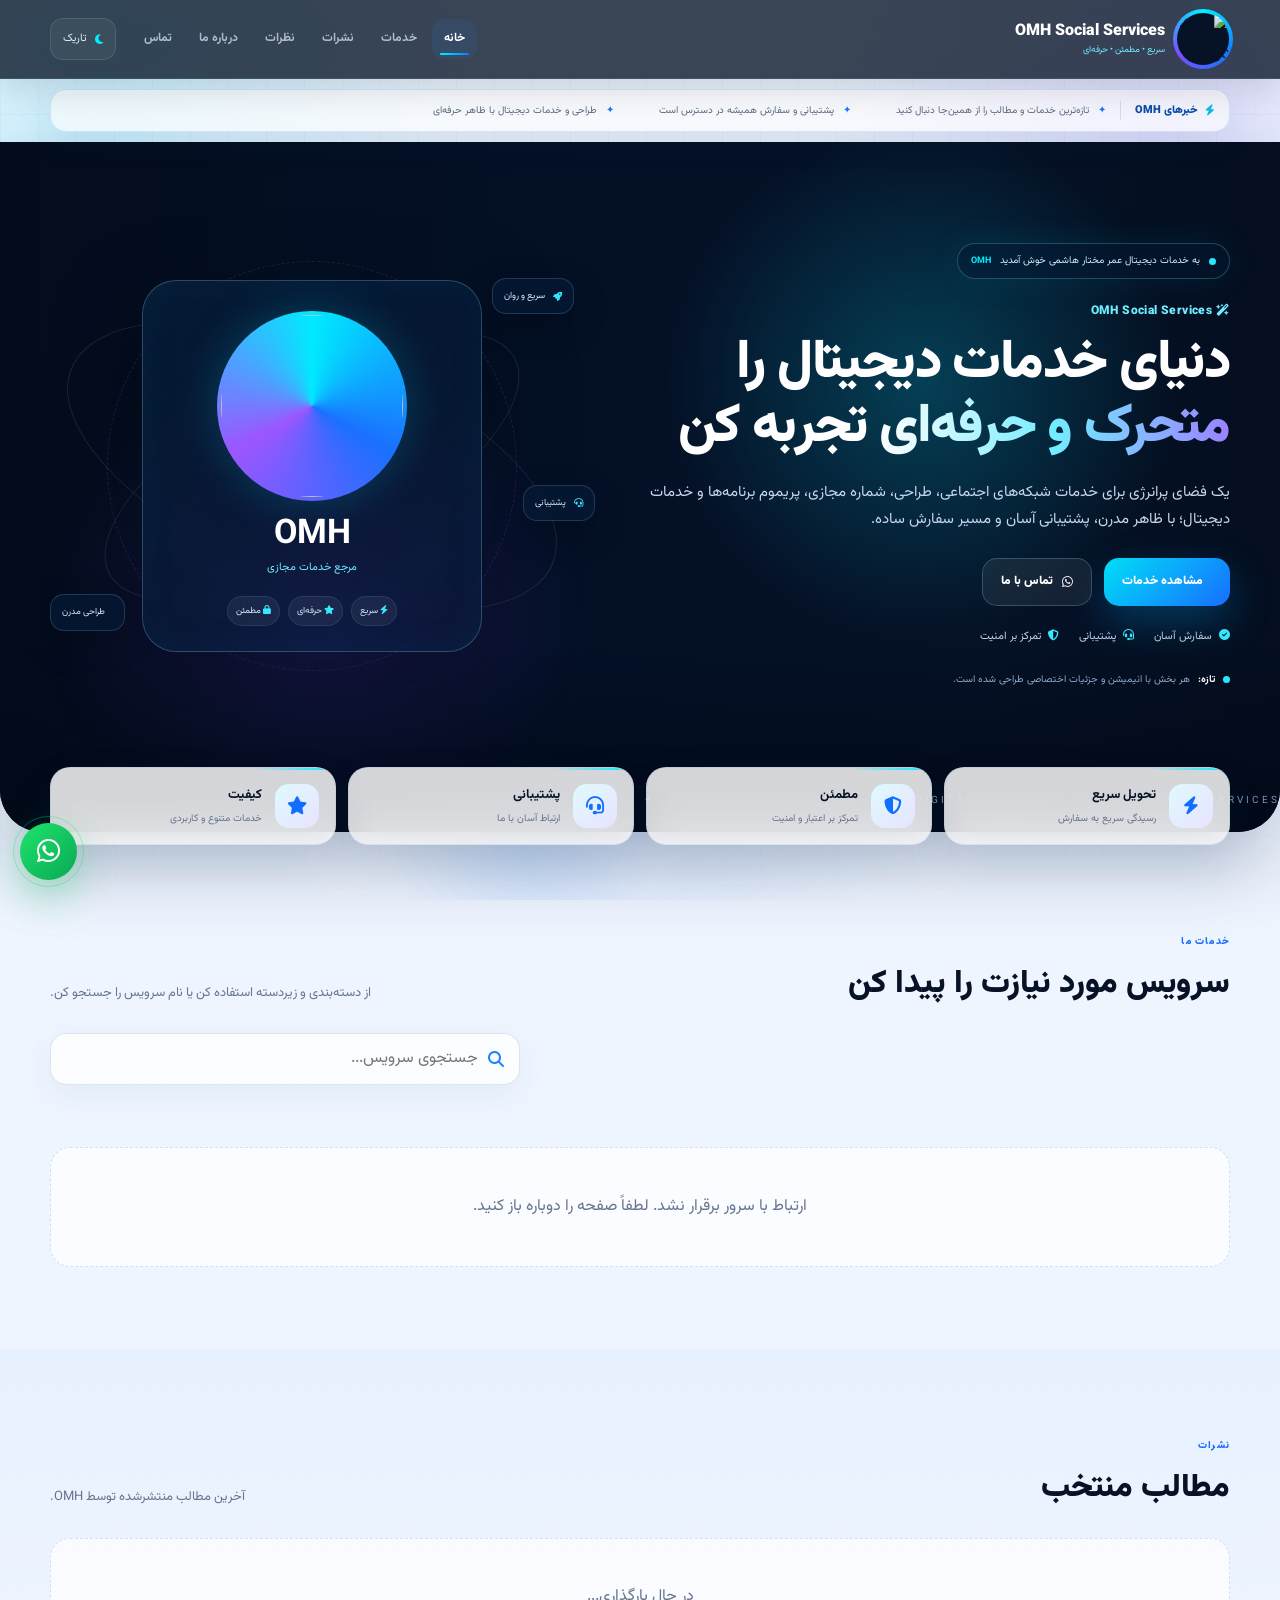
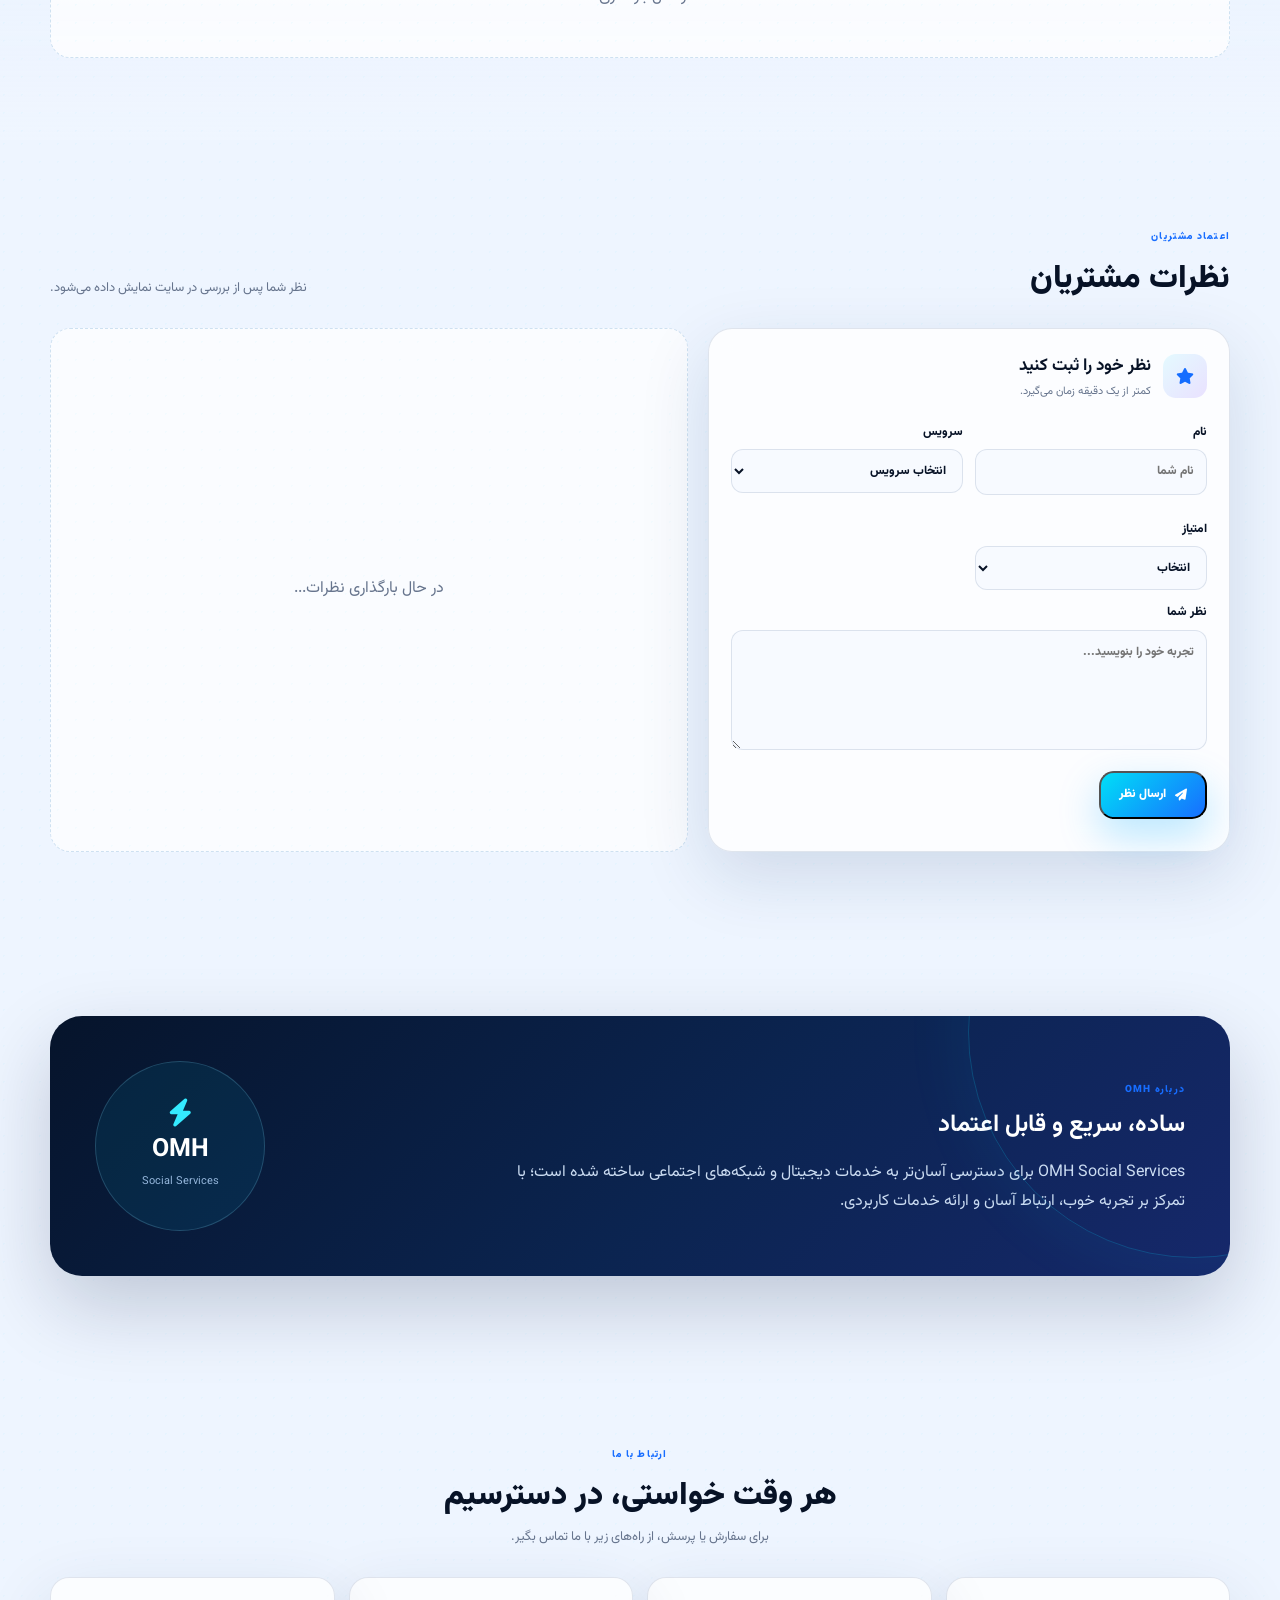
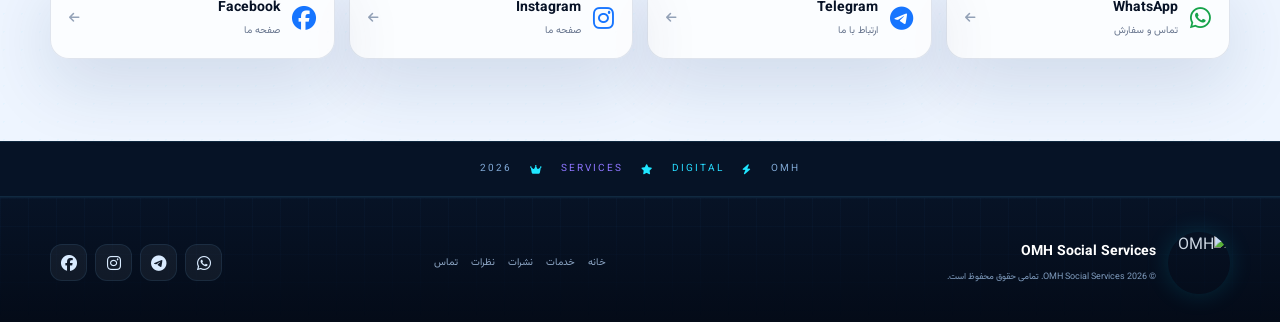
==== commit 2caf710e: "Add files via upload" ====
--- a/public/index.html
+++ b/public/index.html
@@ -1 +1,111 @@
-<!doctype html><html lang="fa" dir="rtl"><head><meta charset="utf-8"><meta name="viewport" content="width=device-width,initial-scale=1"><meta name="theme-color" content="#0879d1"><title>OMH Social Services</title><link rel="stylesheet" href="style.css"><link rel="preconnect" href="https://fonts.googleapis.com"><link href="https://fonts.googleapis.com/css2?family=Vazirmatn:wght@400;500;600;700;800&display=swap" rel="stylesheet"><link rel="stylesheet" href="https://cdnjs.cloudflare.com/ajax/libs/font-awesome/6.5.0/css/all.min.css"></head><body data-page="home"><div id="site"></div><script src="main.js" defer></script></body></html>
+<!doctype html>
+<html lang="fa" dir="rtl">
+<head>
+  <meta charset="utf-8">
+  <meta name="viewport" content="width=device-width, initial-scale=1, viewport-fit=cover">
+  <meta name="theme-color" content="#0f172a">
+  <meta name="description" content="OMH Social Services — خدمات دیجیتال سریع، مطمئن و حرفه‌ای">
+  <title>OMH Social Services</title>
+  <link rel="icon" href="images/omh-logo-circle.png" type="image/svg+xml">
+  <link rel="stylesheet" href="https://cdnjs.cloudflare.com/ajax/libs/font-awesome/6.5.0/css/all.min.css">
+  <link rel="stylesheet" href="style.css">
+</head>
+<body>
+  <div class="site-atmosphere" aria-hidden="true">
+    <span class="ambient ambient-1"></span><span class="ambient ambient-2"></span><span class="ambient ambient-3"></span>
+    <span class="grid-glow"></span><span class="scan-line"></span>
+    <span class="spark spark-1"></span><span class="spark spark-2"></span><span class="spark spark-3"></span><span class="spark spark-4"></span>
+  </div>
+  <header class="site-header" id="header">
+    <div class="container header-inner">
+      <button class="icon-btn menu-btn" id="hamburger" type="button" aria-label="باز کردن منو" aria-expanded="false" aria-controls="navMenu"><i class="fa-solid fa-bars"></i></button>
+      <a class="brand" href="#home" aria-label="صفحه اصلی">
+        <span class="brand-mark"><img id="headerLogo" src="images/omh-logo-circle.png" alt="OMH logo"></span>
+        <span class="brand-copy"><b data-site-name>OMH Social Services</b><small>سریع • مطمئن • حرفه‌ای</small></span>
+      </a>
+      <nav class="nav-menu" id="navMenu" aria-label="منوی اصلی">
+        <a href="#home" class="active">خانه</a><a href="#services">خدمات</a><a href="#posts">نشرات</a><a href="#reviews">نظرات</a><a href="#about">درباره ما</a><a href="#contact">تماس</a>
+      </nav>
+      <button class="theme-toggle" id="themeToggle" type="button" aria-label="تغییر حالت رنگ"><i class="fa-solid fa-moon"></i><span>تاریک</span></button>
+    </div>
+  </header>
+
+  <div class="news-strip-wrap">
+    <div class="container news-strip" id="announcementList" aria-label="آخرین خبرها">
+      <div class="news-lead"><i class="fa-solid fa-bolt"></i><span>خبرهای OMH</span></div>
+      <div class="news-flow"><span>تازه‌ترین خدمات و مطالب را از همین‌جا دنبال کنید</span><span>پشتیبانی و سفارش همیشه در دسترس است</span><span>طراحی و خدمات دیجیتال با ظاهر حرفه‌ای</span></div>
+    </div>
+  </div>
+
+  <main>
+    <section class="hero" id="home">
+      <div class="hero-backdrop" aria-hidden="true"></div>
+      <div class="hero-shine" aria-hidden="true"></div>
+      <div class="container hero-grid">
+        <div class="hero-copy reveal reveal-left">
+          <div class="hero-kicker"><span class="pulse-dot"></span><span>به خدمات دیجیتال عمر مختار هاشمی خوش آمدید</span><b>OMH</b></div>
+          <span class="eyebrow"><i class="fa-solid fa-wand-magic-sparkles"></i> OMH Social Services</span>
+          <h1>دنیای خدمات دیجیتال را <span>متحرک و حرفه‌ای</span> تجربه کن</h1>
+          <p>یک فضای پرانرژی برای خدمات شبکه‌های اجتماعی، طراحی، شماره مجازی، پریموم برنامه‌ها و خدمات دیجیتال؛ با ظاهر مدرن، پشتیبانی آسان و مسیر سفارش ساده.</p>
+          <div class="hero-actions"><a href="#services" class="btn btn-primary magnetic"><i class="fa-solid fa-grid-2"></i> مشاهده خدمات</a><a href="#contact" class="btn btn-ghost magnetic"><i class="fa-brands fa-whatsapp"></i> تماس با ما</a></div>
+          <div class="hero-points"><span><i class="fa-solid fa-circle-check"></i> سفارش آسان</span><span><i class="fa-solid fa-headset"></i> پشتیبانی</span><span><i class="fa-solid fa-shield-halved"></i> تمرکز بر امنیت</span></div>
+          <div class="hero-mini-news"><span class="news-dot"></span><strong>تازه:</strong><span>هر بخش با انیمیشن و جزئیات اختصاصی طراحی شده است.</span></div>
+        </div>
+        <div class="hero-panel reveal reveal-right" aria-hidden="true">
+          <div class="orbit orbit-one"></div><div class="orbit orbit-two"></div>
+          <div class="orb orb-a"></div><div class="orb orb-b"></div>
+          <div class="hero-card">
+            <div class="hero-logo-ring"><img src="images/omh-logo-circle.png" alt=""></div>
+            <strong>OMH</strong><span>مرجع خدمات مجازی</span>
+            <div class="hero-card-row"><span><i class="fa-solid fa-bolt"></i> سریع</span><span><i class="fa-solid fa-star"></i> حرفه‌ای</span><span><i class="fa-solid fa-lock"></i> مطمئن</span></div>
+          </div>
+          <div class="floating-chip chip-one"><i class="fa-solid fa-rocket"></i><span>سریع و روان</span></div>
+          <div class="floating-chip chip-two"><i class="fa-solid fa-sparkles"></i><span>طراحی مدرن</span></div>
+          <div class="floating-chip chip-three"><i class="fa-solid fa-headset"></i><span>پشتیبانی</span></div>
+        </div>
+      </div>
+      <div class="hero-marquee" aria-hidden="true"><div><span>OMH SOCIAL SERVICES</span><i>✦</i><span>DIGITAL SERVICES</span><i>✦</i><span>YOUR DIGITAL PARTNER</span><i>✦</i><span>OMH SOCIAL SERVICES</span><i>✦</i></div></div>
+    </section>
+
+    <section class="trust"><div class="container trust-grid">
+      <article><i class="fa-solid fa-bolt"></i><div><b>تحویل سریع</b><span>رسیدگی سریع به سفارش</span></div></article>
+      <article><i class="fa-solid fa-shield-halved"></i><div><b>مطمئن</b><span>تمرکز بر اعتبار و امنیت</span></div></article>
+      <article><i class="fa-solid fa-headset"></i><div><b>پشتیبانی</b><span>ارتباط آسان با ما</span></div></article>
+      <article><i class="fa-solid fa-star"></i><div><b>کیفیت</b><span>خدمات متنوع و کاربردی</span></div></article>
+    </div></section>
+
+    <section class="section services" id="services"><div class="container">
+      <div class="section-heading"><div><span class="section-kicker">خدمات ما</span><h2>سرویس مورد نیازت را پیدا کن</h2></div><p>از دسته‌بندی و زیردسته استفاده کن یا نام سرویس را جستجو کن.</p></div>
+      <div class="service-tools"><label class="search-box"><i class="fa-solid fa-magnifying-glass"></i><input id="searchInput" type="search" placeholder="جستجوی سرویس..." autocomplete="off"></label></div>
+      <div class="category-tabs" id="categoryTabs"></div><div class="subcategory-tabs" id="subcategoryTabs"></div>
+      <div class="services-grid" id="servicesGrid"><div class="loading-card"><i class="fa-solid fa-spinner fa-spin"></i><span>در حال بارگذاری خدمات...</span></div></div>
+    </div></section>
+
+    <section class="section posts" id="posts"><div class="container"><div class="section-heading"><div><span class="section-kicker">نشرات</span><h2>مطالب منتخب</h2></div><p>آخرین مطالب منتشرشده توسط OMH.</p></div><div class="posts-grid" id="postsGrid"><div class="loading-card">در حال بارگذاری...</div></div></div></section>
+
+    <section class="section reviews" id="reviews"><div class="container"><div class="section-heading"><div><span class="section-kicker">اعتماد مشتریان</span><h2>نظرات مشتریان</h2></div><p>نظر شما پس از بررسی در سایت نمایش داده می‌شود.</p></div>
+      <div class="review-layout">
+        <form id="reviewForm" class="review-form"><div class="form-title"><span class="mini-icon"><i class="fa-solid fa-star"></i></span><div><h3>نظر خود را ثبت کنید</h3><p>کمتر از یک دقیقه زمان می‌گیرد.</p></div></div>
+          <div class="form-grid"><label>نام<input id="reviewName" maxlength="80" required placeholder="نام شما"></label><label>سرویس<select id="reviewService" required><option value="">انتخاب سرویس</option></select></label><label>امتیاز<select id="reviewRating" required><option value="">انتخاب</option><option value="5">★★★★★ عالی</option><option value="4">★★★★ خوب</option><option value="3">★★★ متوسط</option><option value="2">★★ ضعیف</option><option value="1">★ خیلی ضعیف</option></select></label></div>
+          <label>نظر شما<textarea id="reviewComment" maxlength="1000" required placeholder="تجربه خود را بنویسید..."></textarea></label><button class="btn btn-primary" type="submit"><i class="fa-solid fa-paper-plane"></i> ارسال نظر</button><p id="reviewMessage" class="form-message" aria-live="polite"></p>
+        </form>
+        <div class="reviews-grid" id="reviewsGrid"><div class="loading-card">در حال بارگذاری نظرات...</div></div>
+      </div>
+    </div></section>
+
+    <section class="section about" id="about"><div class="container about-card"><div><span class="section-kicker">درباره OMH</span><h2>ساده، سریع و قابل اعتماد</h2><p>OMH Social Services برای دسترسی آسان‌تر به خدمات دیجیتال و شبکه‌های اجتماعی ساخته شده است؛ با تمرکز بر تجربه خوب، ارتباط آسان و ارائه خدمات کاربردی.</p></div><div class="about-badge"><i class="fa-solid fa-bolt"></i><b>OMH</b><span>Social Services</span></div></div></section>
+
+    <section class="section contact" id="contact"><div class="container"><div class="section-heading centered"><span class="section-kicker">ارتباط با ما</span><h2>هر وقت خواستی، در دسترسیم</h2><p>برای سفارش یا پرسش، از راه‌های زیر با ما تماس بگیر.</p></div><div class="contact-grid">
+      <a id="whatsappLink" class="contact-card whatsapp" href="#"><i class="fa-brands fa-whatsapp"></i><span><b>WhatsApp</b><small>تماس و سفارش</small></span><i class="fa-solid fa-arrow-left"></i></a>
+      <a id="telegramLink" class="contact-card" href="#"><i class="fa-brands fa-telegram"></i><span><b>Telegram</b><small>ارتباط با ما</small></span><i class="fa-solid fa-arrow-left"></i></a>
+      <a id="instagramLink" class="contact-card" href="#"><i class="fa-brands fa-instagram"></i><span><b>Instagram</b><small>صفحه ما</small></span><i class="fa-solid fa-arrow-left"></i></a>
+      <a id="facebookLink" class="contact-card" href="#"><i class="fa-brands fa-facebook"></i><span><b>Facebook</b><small>صفحه ما</small></span><i class="fa-solid fa-arrow-left"></i></a>
+    </div></div></section>
+  </main>
+
+  <section class="visual-break" aria-hidden="true"><div class="container visual-break-inner"><span>OMH</span><i class="fa-solid fa-bolt"></i><span>DIGITAL</span><i class="fa-solid fa-star"></i><span>SERVICES</span><i class="fa-solid fa-crown"></i><span>2026</span></div></section>
+
+  <footer><div class="container footer-inner"><div class="footer-brand"><img src="images/omh-logo-circle.png" alt="OMH"><div><b data-site-name>OMH Social Services</b><small data-footer-text>© 2026 OMH Social Services. تمامی حقوق محفوظ است.</small></div></div><div class="footer-links"><a href="#home">خانه</a><a href="#services">خدمات</a><a href="#posts">نشرات</a><a href="#reviews">نظرات</a><a href="#contact">تماس</a></div><div class="footer-social"><a id="footerWhatsapp" href="#" aria-label="WhatsApp"><i class="fa-brands fa-whatsapp"></i></a><a id="footerTelegram" href="#" aria-label="Telegram"><i class="fa-brands fa-telegram"></i></a><a id="footerInstagram" href="#" aria-label="Instagram"><i class="fa-brands fa-instagram"></i></a><a id="footerFacebook" href="#" aria-label="Facebook"><i class="fa-brands fa-facebook"></i></a></div></div></footer>
+  <a class="floating-whatsapp" id="floatingWhatsapp" href="#" aria-label="WhatsApp"><i class="fa-brands fa-whatsapp"></i></a>
+  <script src="main.js" defer></script>
+</body></html>
--- a/public/style.css
+++ b/public/style.css
@@ -1,2 +1,25 @@
-:root{--bg:#f6f9fc;--surface:#fff;--surface2:#eef5fb;--text:#102033;--muted:#66778a;--line:#dfe8f0;--brand:#0879d1;--brand2:#0b4f8a;--accent:#18a56b;--danger:#d9534f;--shadow:0 12px 35px rgba(16,32,51,.08);--radius:18px;--max:1180px}*{box-sizing:border-box}html{scroll-behavior:smooth}body{margin:0;font-family:Vazirmatn,Tahoma,Arial,sans-serif;background:var(--bg);color:var(--text);line-height:1.8}a{text-decoration:none;color:inherit}button,input,textarea,select{font:inherit}button{cursor:pointer}.container{width:min(calc(100% - 32px),var(--max));margin:auto}.top-ticker{height:38px;background:#072f52;color:#fff;overflow:hidden;display:flex;align-items:center;font-size:13px}.ticker-track{white-space:nowrap;display:inline-block;padding-inline:100%;animation:ticker 22s linear infinite}@keyframes ticker{from{transform:translateX(0)}to{transform:translateX(100%)}}.header{position:sticky;top:0;z-index:30;background:rgba(255,255,255,.94);backdrop-filter:blur(16px);border-bottom:1px solid var(--line)}.header-inner{height:74px;display:flex;align-items:center;gap:22px}.brand{display:flex;align-items:center;gap:10px;min-width:210px}.brand img{width:48px;height:48px;object-fit:contain}.brand b{display:block;font-size:16px}.brand small{color:var(--muted);font-size:11px}.nav{display:flex;gap:6px;align-items:center;flex:1;justify-content:center}.nav a{padding:9px 13px;border-radius:12px;color:#536476;font-size:14px}.nav a:hover,.nav a.active{background:#eaf4fd;color:var(--brand2);font-weight:700}.header-tools{display:flex;gap:7px;align-items:center}.tool-btn,.lang-btn{border:1px solid var(--line);background:var(--surface);height:38px;min-width:38px;border-radius:11px;color:var(--text)}.lang-btn.active{background:var(--brand);color:#fff;border-color:var(--brand)}.menu{display:none}.hero{position:relative;min-height:520px;display:grid;place-items:center;overflow:hidden;background:#061d31 url('/images/omh-background.png') center/cover no-repeat;color:#fff}.hero:before{content:"";position:absolute;inset:0;background:linear-gradient(90deg,rgba(4,25,44,.9),rgba(4,25,44,.48),rgba(4,25,44,.76))}.hero-inner{position:relative;z-index:1;display:grid;grid-template-columns:1.15fr .85fr;gap:50px;align-items:center;padding:70px 0}.hero-copy{max-width:700px}.eyebrow{display:inline-flex;padding:6px 12px;border:1px solid rgba(255,255,255,.25);border-radius:999px;background:rgba(255,255,255,.08);font-size:13px}.hero h1{font-size:clamp(34px,5vw,58px);line-height:1.2;margin:18px 0 15px}.hero h1 span{color:#69c3ff}.hero p{font-size:17px;color:#e1edf6;max-width:670px}.hero-actions{display:flex;gap:10px;flex-wrap:wrap;margin-top:25px}.btn{border:0;border-radius:12px;padding:11px 18px;font-weight:700;display:inline-flex;align-items:center;gap:8px}.btn-primary{background:var(--brand);color:#fff}.btn-light{background:#fff;color:#123}.btn-outline{background:transparent;color:inherit;border:1px solid currentColor}.hero-logo{display:flex;justify-content:center}.hero-logo img{width:min(360px,75%);filter:drop-shadow(0 20px 40px rgba(0,0,0,.35))}.page-head{padding:55px 0 25px}.page-head h1{font-size:34px;margin:0 0 8px}.page-head p{color:var(--muted);margin:0}.section{padding:35px 0}.section-title{display:flex;align-items:end;justify-content:space-between;gap:20px;margin-bottom:20px}.section-title h2{margin:0;font-size:27px}.section-title p{margin:4px 0 0;color:var(--muted)}.about-grid{display:grid;grid-template-columns:.7fr 1.3fr;gap:30px;align-items:center}.about-card,.info-card,.contact-card,.guide-card,.post-card,.review-card,.category-card,.service-card,.rate-card{background:var(--surface);border:1px solid var(--line);border-radius:var(--radius);box-shadow:var(--shadow)}.about-card{padding:35px;text-align:center}.about-card img{width:190px;max-width:80%}.info-card{padding:28px}.feature-grid{display:grid;grid-template-columns:repeat(4,1fr);gap:15px}.feature{padding:20px;background:var(--surface);border:1px solid var(--line);border-radius:16px}.feature i{font-size:22px;color:var(--brand)}.feature b{display:block;margin-top:8px}.feature small{color:var(--muted)}.category-grid{display:grid;grid-template-columns:repeat(4,1fr);gap:16px}.category-card{padding:25px;transition:.2s}.category-card:hover{transform:translateY(-4px);border-color:#b9d8f0}.icon-box{width:72px;height:72px;border-radius:18px;background:#eaf5fd;color:var(--brand2);display:grid;place-items:center;font-size:29px;margin-bottom:18px}.category-card h3{margin:0 0 5px}.category-card p{color:var(--muted);font-size:13px;min-height:52px}.service-toolbar{display:flex;gap:10px;flex-wrap:wrap;margin-bottom:20px}.select,.search{background:#fff;border:1px solid var(--line);border-radius:12px;padding:11px 13px;min-width:220px}.service-grid{display:grid;grid-template-columns:repeat(3,1fr);gap:18px}.service-card{padding:20px;display:flex;flex-direction:column}.service-icon{width:82px;height:82px;border-radius:18px;background:#eef6fd;border:1px solid #dcecf8;display:grid;place-items:center;overflow:hidden;margin-bottom:15px}.service-icon img{width:100%;height:100%;object-fit:contain;padding:10px}.service-icon i{font-size:32px;color:var(--brand2)}.service-card h3{margin:0 0 4px}.service-card p{color:var(--muted);font-size:13px;min-height:48px}.price{font-weight:800;font-size:19px;color:var(--brand2);margin-top:auto}.order-btn{margin-top:14px;width:100%;justify-content:center}.empty{padding:35px;text-align:center;color:var(--muted);background:var(--surface);border:1px dashed var(--line);border-radius:16px}.guide-grid,.post-grid,.review-grid{display:grid;grid-template-columns:repeat(3,1fr);gap:18px}.guide-card,.post-card,.review-card{padding:22px}.guide-card .icon-box{margin-bottom:12px}.guide-card h3,.post-card h3{margin:0 0 8px}.guide-card p,.post-card .post-text,.review-card p{color:var(--muted);white-space:pre-line}.post-card{position:relative}.post-meta{color:var(--muted);font-size:12px}.pdf-box{margin:14px 0;padding:14px;border:1px solid var(--line);border-radius:14px;background:#f8fbfd}.pdf-thumb{width:100%;height:220px;object-fit:cover;border-radius:10px;background:#eef3f7}.pdf-fallback{height:220px;display:grid;place-items:center;color:var(--brand2);font-size:50px;background:#eef3f7;border-radius:10px}.pdf-actions{display:flex;gap:8px;margin-top:10px}.contact-grid{display:grid;grid-template-columns:1fr 1fr;gap:20px}.contact-card{padding:28px}.big-contact{display:grid;gap:12px}.big-contact a{padding:17px;border-radius:14px;color:#fff;display:flex;align-items:center;gap:12px;font-weight:800}.wa{background:#20b96c}.tg{background:#2196e0}.social-grid{display:grid;grid-template-columns:repeat(4,1fr);gap:10px;margin-top:14px}.social-grid a{padding:15px;background:var(--surface2);border:1px solid var(--line);border-radius:14px;text-align:center}.review-form{display:grid;gap:12px;margin-top:18px}.review-form input,.review-form textarea,.review-form select{width:100%;padding:11px;border:1px solid var(--line);border-radius:12px;background:#fff}.footer{margin-top:60px;background:#08243b;color:#dce9f3;padding:45px 0 25px}.footer-grid{display:grid;grid-template-columns:1.3fr 1fr 1fr;gap:30px}.footer h3{color:#fff}.footer a{display:block;color:#c7d8e5;margin:7px 0}.footer-bottom{border-top:1px solid rgba(255,255,255,.12);margin-top:25px;padding-top:15px;color:#a9bdcc;font-size:12px;display:flex;justify-content:space-between}.float-tools{position:fixed;left:18px;bottom:18px;z-index:40;display:grid;gap:8px}.float-tools a{width:50px;height:50px;border-radius:50%;display:grid;place-items:center;color:#fff;box-shadow:0 8px 20px rgba(0,0,0,.18)}.date-rate{position:fixed;right:16px;bottom:16px;z-index:35;width:250px}.widget{background:rgba(255,255,255,.96);border:1px solid var(--line);border-radius:16px;box-shadow:var(--shadow);padding:14px}.widget h4{margin:0 0 5px}.dates{font-size:12px;color:var(--muted);line-height:1.7}.rates{display:grid;grid-template-columns:1fr 1fr;gap:5px;margin-top:8px}.rate{font-size:12px;background:#f3f7fa;border-radius:9px;padding:6px}.rate b{color:var(--brand2)}.hidden{display:none!important}@media(max-width:900px){.nav{position:absolute;top:74px;right:16px;left:16px;display:none;flex-direction:column;background:#fff;border:1px solid var(--line);border-radius:16px;padding:10px;box-shadow:var(--shadow)}.nav.open{display:flex}.menu{display:grid}.header-inner{gap:8px}.brand{min-width:0;flex:1}.hero-inner{grid-template-columns:1fr;text-align:center}.hero-copy{margin:auto}.hero-actions{justify-content:center}.hero-logo{order:-1}.hero-logo img{width:220px}.feature-grid,.category-grid{grid-template-columns:repeat(2,1fr)}.service-grid,.guide-grid,.post-grid,.review-grid{grid-template-columns:repeat(2,1fr)}.about-grid,.contact-grid{grid-template-columns:1fr}.footer-grid{grid-template-columns:1fr 1fr}.date-rate{position:static;width:auto;margin:15px auto}.float-tools{left:12px;bottom:12px}}@media(max-width:600px){.container{width:min(calc(100% - 22px),var(--max))}.header-inner{height:66px}.top-ticker{height:34px}.brand img{width:40px;height:40px}.header-tools .lang-btn:nth-child(2){display:none}.hero{min-height:560px}.feature-grid,.category-grid,.service-grid,.guide-grid,.post-grid,.review-grid{grid-template-columns:1fr}.footer-grid{grid-template-columns:1fr}.footer-bottom{flex-direction:column;gap:5px}.page-head h1{font-size:28px}.service-card{padding:18px}.social-grid{grid-template-columns:repeat(2,1fr)}}
-body.light-mode{--bg:#f6f9fc;--surface:#fff;--surface2:#eef5fb;--text:#102033;--muted:#66778a;--line:#dfe8f0}
+@import url('https://fonts.googleapis.com/css2?family=Vazirmatn:wght@400;500;600;700;800;900&display=swap');
+:root{
+  --primary:#16d9ff;--primary-2:#1677ff;--accent:#7b4dff;--cyan:#00f0ff;--blue:#1267ff;
+  --ink:#071226;--muted:#66748d;--bg:#eef5ff;--card:rgba(255,255,255,.84);--line:rgba(18,55,105,.12);
+  --soft:#e6faff;--dark:#071225;--dark-2:#0c1b35;--shadow:0 24px 70px rgba(14,48,96,.14);--radius:26px;--max:1180px;
+}
+*{box-sizing:border-box;margin:0;padding:0}html{scroll-behavior:smooth}body{font-family:'Vazirmatn',Tahoma,sans-serif;background:var(--bg);color:var(--ink);line-height:1.8;overflow-x:hidden}body:before{content:"";position:fixed;inset:0;z-index:-4;background:radial-gradient(circle at 8% 8%,rgba(0,224,255,.13),transparent 25%),radial-gradient(circle at 90% 16%,rgba(123,77,255,.12),transparent 24%),radial-gradient(circle at 50% 80%,rgba(18,103,255,.08),transparent 30%);pointer-events:none}a{text-decoration:none;color:inherit}button,input,select,textarea{font:inherit}button{cursor:pointer}.container{width:min(var(--max),calc(100% - 34px));margin:auto}
+.site-atmosphere{position:fixed;inset:0;z-index:-2;pointer-events:none;overflow:hidden}.ambient{position:absolute;border-radius:50%;filter:blur(1px);opacity:.45;animation:floatOrb 12s ease-in-out infinite}.ambient-1{width:360px;height:360px;background:radial-gradient(circle,rgba(0,225,255,.22),transparent 67%);top:8%;left:-100px}.ambient-2{width:430px;height:430px;background:radial-gradient(circle,rgba(123,77,255,.17),transparent 68%);right:-120px;top:42%;animation-delay:-4s}.ambient-3{width:280px;height:280px;background:radial-gradient(circle,rgba(0,120,255,.18),transparent 68%);left:30%;bottom:-90px;animation-delay:-7s}.grid-glow{position:absolute;inset:0;background-image:linear-gradient(rgba(24,93,160,.045) 1px,transparent 1px),linear-gradient(90deg,rgba(24,93,160,.045) 1px,transparent 1px);background-size:38px 38px;mask-image:linear-gradient(to bottom,transparent,black 14%,black 85%,transparent)}.scan-line{position:absolute;left:0;right:0;top:-20%;height:2px;background:linear-gradient(90deg,transparent,rgba(0,230,255,.5),transparent);box-shadow:0 0 25px rgba(0,230,255,.5);animation:scan 12s linear infinite}.spark{position:absolute;width:5px;height:5px;border-radius:50%;background:#fff;box-shadow:0 0 14px var(--cyan);animation:twinkle 3s ease-in-out infinite}.spark-1{top:18%;left:22%}.spark-2{top:44%;right:15%;animation-delay:-1s}.spark-3{bottom:25%;left:12%;animation-delay:-2s}.spark-4{bottom:12%;right:28%;animation-delay:-1.5s}
+.site-header{position:sticky;top:0;z-index:100;background:rgba(7,18,38,.78);backdrop-filter:blur(20px) saturate(150%);border-bottom:1px solid rgba(120,205,255,.13);box-shadow:0 12px 35px rgba(2,12,30,.14)}.header-inner{height:78px;display:flex;align-items:center;gap:16px}.brand{display:flex;align-items:center;gap:11px;min-width:max-content}.brand-mark{width:54px;height:54px;border-radius:50%;display:grid;place-items:center;position:relative;isolation:isolate}.brand-mark:before{content:"";position:absolute;inset:-3px;border-radius:50%;background:conic-gradient(from 0deg,var(--cyan),var(--primary-2),var(--accent),var(--cyan));animation:spin 7s linear infinite;z-index:-1}.brand-mark:after{content:"";position:absolute;inset:1px;border-radius:50%;background:#061226;z-index:-1}.brand-mark img{width:100%;height:100%;object-fit:cover;border-radius:50%;display:block}.brand-copy{display:flex;flex-direction:column;line-height:1.2}.brand-copy b{font-size:16px;font-weight:900;color:#fff}.brand-copy small{font-size:9px;color:#72eaff;margin-top:4px}.nav-menu{display:flex;align-items:center;justify-content:center;gap:3px;margin-right:auto}.nav-menu a{color:#aebbd1;font-size:12px;font-weight:700;padding:9px 12px;border-radius:12px;position:relative;transition:.25s}.nav-menu a:after{content:"";position:absolute;left:18%;right:18%;bottom:4px;height:2px;background:linear-gradient(90deg,var(--cyan),var(--primary-2));transform:scaleX(0);transition:.25s;border-radius:20px}.nav-menu a:hover,.nav-menu a.active{color:#fff;background:rgba(42,130,255,.1)}.nav-menu a:hover:after,.nav-menu a.active:after{transform:scaleX(1)}.icon-btn,.theme-toggle{border:1px solid rgba(140,210,255,.16);background:rgba(255,255,255,.05);color:#fff;border-radius:13px;height:42px;padding:0 12px}.menu-btn{display:none}.theme-toggle{display:flex;align-items:center;gap:8px;font-size:11px;color:#dce9fb}.theme-toggle i{color:var(--cyan)}
+.news-strip-wrap{position:relative;z-index:20}.news-strip{margin-top:10px;display:flex;align-items:center;gap:14px;min-height:43px;border:1px solid rgba(31,117,205,.15);border-radius:16px;background:rgba(255,255,255,.66);backdrop-filter:blur(14px);box-shadow:0 10px 35px rgba(17,66,115,.07);overflow:hidden}.news-lead{display:flex;align-items:center;gap:7px;padding:0 14px;color:#0b4eaa;font-weight:900;font-size:11px;border-left:1px solid var(--line);white-space:nowrap}.news-lead i{color:#08bde4;animation:pulse 1.8s infinite}.news-flow{display:flex;gap:45px;white-space:nowrap;animation:marquee 22s linear infinite;font-size:10px;color:#5b6b83}.news-flow span:before{content:"✦";color:var(--primary-2);margin-left:9px}
+.hero{position:relative;margin-top:10px;min-height:690px;display:flex;align-items:center;overflow:hidden;border-radius:0 0 42px 42px;background:#061226;color:#fff;box-shadow:0 30px 80px rgba(5,22,54,.24)}.hero-backdrop{position:absolute;inset:0;background-image:linear-gradient(90deg,rgba(3,12,28,.94) 0%,rgba(3,15,38,.76) 42%,rgba(3,15,38,.35) 75%,rgba(3,12,28,.68) 100%),url('images/omh-home-background.jpg');background-size:cover;background-position:center;transform:scale(1.03);animation:heroZoom 16s ease-in-out infinite alternate}.hero-shine{position:absolute;inset:0;background:radial-gradient(circle at 72% 35%,rgba(0,227,255,.22),transparent 25%),radial-gradient(circle at 25% 70%,rgba(105,55,255,.2),transparent 25%);mix-blend-mode:screen}.hero:after{content:"";position:absolute;inset:auto 0 0;height:180px;background:linear-gradient(to top,rgba(2,10,24,.92),transparent);pointer-events:none}.hero-grid{position:relative;z-index:3;display:grid;grid-template-columns:1.08fr .92fr;gap:40px;align-items:center;padding:88px 0 130px}.hero-copy{max-width:690px}.hero-kicker{display:inline-flex;align-items:center;gap:9px;padding:8px 13px;border:1px solid rgba(113,226,255,.25);background:rgba(4,24,50,.46);border-radius:999px;color:#cdeeff;font-size:10px;box-shadow:0 0 35px rgba(0,219,255,.08)}.hero-kicker b{color:var(--cyan);font-size:9px}.pulse-dot,.news-dot{width:7px;height:7px;border-radius:50%;background:#25e8ff;box-shadow:0 0 0 0 rgba(37,232,255,.6);animation:pulseRing 1.8s infinite}.eyebrow{display:block;margin-top:22px;color:#6cecff;font-weight:900;font-size:12px;letter-spacing:.4px}.hero h1{font-size:54px;line-height:1.2;margin-top:9px;font-weight:900;letter-spacing:-1.2px}.hero h1 span{display:inline-block;background:linear-gradient(90deg,#fff,#72ecff,#9a82ff);-webkit-background-clip:text;background-clip:text;color:transparent;animation:textGlow 4s ease-in-out infinite}.hero-copy>p{font-size:15px;color:#c6d6ed;max-width:650px;margin-top:18px}.hero-actions{display:flex;gap:12px;margin-top:25px}.btn{min-height:48px;padding:0 18px;border-radius:15px;display:inline-flex;align-items:center;justify-content:center;gap:9px;font-size:12px;font-weight:900;transition:.3s;position:relative;overflow:hidden}.btn:before{content:"";position:absolute;inset:-100% 0;background:linear-gradient(100deg,transparent 35%,rgba(255,255,255,.34),transparent 65%);transform:translateX(-80%);transition:.7s}.btn:hover:before{transform:translateX(80%)}.btn-primary{background:linear-gradient(135deg,#00dff7,#176eff);color:#fff;box-shadow:0 16px 40px rgba(0,164,255,.28)}.btn-primary:hover{transform:translateY(-4px);box-shadow:0 22px 48px rgba(0,164,255,.38)}.btn-ghost{border:1px solid rgba(147,221,255,.24);background:rgba(255,255,255,.07);color:#fff;backdrop-filter:blur(10px)}.btn-ghost:hover{transform:translateY(-4px);background:rgba(255,255,255,.12)}.hero-points{display:flex;gap:20px;flex-wrap:wrap;margin-top:21px;color:#c3d3e9;font-size:11px}.hero-points i{color:#35eaff;margin-left:4px}.hero-mini-news{margin-top:24px;display:flex;align-items:center;gap:8px;color:#8ea8c7;font-size:10px}.hero-mini-news strong{color:#fff}.hero-panel{min-height:470px;position:relative;display:grid;place-items:center}.hero-card{width:min(340px,78%);padding:30px 25px 25px;border-radius:34px;border:1px solid rgba(143,226,255,.26);background:linear-gradient(145deg,rgba(7,28,56,.82),rgba(10,24,54,.45));box-shadow:0 30px 90px rgba(0,0,0,.35),inset 0 0 40px rgba(0,214,255,.05);backdrop-filter:blur(16px);text-align:center;animation:cardFloat 6s ease-in-out infinite}.hero-logo-ring{width:190px;height:190px;margin:0 auto 17px;border-radius:50%;padding:4px;background:conic-gradient(from 0deg,#00eaff,#1a70ff,#9c56ff,#00eaff);animation:spin 9s linear infinite;box-shadow:0 0 45px rgba(0,215,255,.22)}.hero-logo-ring img{width:100%;height:100%;border-radius:50%;object-fit:cover;display:block;animation:spinReverse 9s linear infinite}.hero-card strong{display:block;font-size:34px;line-height:1;color:#fff}.hero-card>span{display:block;color:#70eaff;font-size:11px;margin-top:6px}.hero-card-row{display:flex;justify-content:center;gap:8px;margin-top:18px;flex-wrap:wrap}.hero-card-row span{font-size:9px;color:#d5e8ff;padding:6px 8px;border-radius:999px;background:rgba(255,255,255,.06);border:1px solid rgba(135,214,255,.12)}.hero-card-row i{color:#36e9ff}.orb{position:absolute;border-radius:50%;filter:blur(.2px)}.orb-a{width:280px;height:280px;border:1px solid rgba(0,231,255,.22);box-shadow:0 0 80px rgba(0,231,255,.08);animation:spin 20s linear infinite}.orb-b{width:410px;height:410px;border:1px dashed rgba(134,90,255,.22);animation:spinReverse 28s linear infinite}.orbit{position:absolute;border-radius:50%;border:1px solid rgba(255,255,255,.1);animation:spin 14s linear infinite}.orbit-one{width:520px;height:230px;transform:rotate(22deg)}.orbit-two{width:460px;height:180px;transform:rotate(-28deg);animation-duration:18s}.floating-chip{position:absolute;display:flex;align-items:center;gap:8px;padding:9px 11px;border-radius:14px;background:rgba(6,25,53,.72);border:1px solid rgba(139,220,255,.18);backdrop-filter:blur(13px);box-shadow:0 12px 35px rgba(0,0,0,.24);font-size:9px;color:#dbeaff;animation:chipFloat 4.5s ease-in-out infinite}.floating-chip i{color:#32e7ff}.chip-one{top:10%;right:0}.chip-two{bottom:15%;left:0;animation-delay:-1.5s}.chip-three{top:54%;right:-4%;animation-delay:-3s}.hero-marquee{position:absolute;z-index:4;bottom:22px;left:0;right:0;overflow:hidden;opacity:.72}.hero-marquee>div{display:flex;gap:26px;width:max-content;animation:marquee 25s linear infinite;color:#a6c9f1;font-size:10px;letter-spacing:3px}.hero-marquee i{color:#18e5ff}
+.trust{position:relative;margin-top:-65px;z-index:8}.trust-grid{display:grid;grid-template-columns:repeat(4,1fr);gap:12px}.trust article{background:rgba(255,255,255,.83);backdrop-filter:blur(18px);border:1px solid rgba(75,143,220,.13);box-shadow:0 18px 45px rgba(15,56,103,.1);border-radius:20px;padding:16px;display:flex;align-items:center;gap:13px;transition:.3s;position:relative;overflow:hidden}.trust article:after{content:"";position:absolute;top:0;right:0;width:80px;height:2px;background:linear-gradient(90deg,transparent,var(--cyan));animation:shine 3s linear infinite}.trust article:hover{transform:translateY(-7px) rotateX(2deg)}.trust article>i{width:44px;height:44px;border-radius:14px;display:grid;place-items:center;background:linear-gradient(135deg,#dffaff,#e8e3ff);color:#126eff;font-size:18px}.trust b,.trust span{display:block}.trust b{font-size:13px}.trust span{font-size:10px;color:var(--muted);margin-top:2px}
+.section{padding:82px 0;position:relative}.section:before{content:"";position:absolute;inset:0;background-image:radial-gradient(circle at 20% 20%,rgba(0,210,255,.06) 1px,transparent 1px);background-size:18px 18px;opacity:.55;pointer-events:none}.section-heading{position:relative;z-index:1;display:flex;align-items:end;justify-content:space-between;gap:25px;margin-bottom:28px}.section-heading h2{font-size:32px;line-height:1.3;margin-top:8px;font-weight:900}.section-heading p{max-width:440px;color:var(--muted);font-size:13px}.section-kicker{font-size:10px;font-weight:900;color:#176dff;letter-spacing:1.2px;text-transform:uppercase}.centered{display:block;text-align:center}.centered p{margin:8px auto 0}.service-tools{display:flex;justify-content:flex-end;margin-bottom:16px}.search-box{width:min(470px,100%);height:52px;border:1px solid var(--line);border-radius:16px;background:rgba(255,255,255,.76);display:flex;align-items:center;padding:0 15px;gap:10px;box-shadow:0 10px 30px rgba(18,72,128,.06);backdrop-filter:blur(10px)}.search-box i{color:#1a82ff}.search-box input{border:0;outline:0;background:transparent;width:100%;color:var(--ink)}.category-tabs,.subcategory-tabs{display:flex;gap:9px;overflow-x:auto;padding:5px 2px 13px;scrollbar-width:thin}.category-tabs button,.subcategory-tabs button{border:1px solid rgba(40,111,180,.14);background:rgba(255,255,255,.72);color:#60718b;border-radius:14px;padding:10px 14px;white-space:nowrap;font-weight:800;font-size:12px;transition:.25s;backdrop-filter:blur(8px)}.category-tabs button:hover,.subcategory-tabs button:hover{transform:translateY(-3px);border-color:rgba(0,211,255,.4)}.category-tabs button.active,.subcategory-tabs button.active{background:linear-gradient(135deg,#10cfe9,#216fff);color:#fff;border-color:transparent;box-shadow:0 10px 25px rgba(18,112,255,.22)}.services-grid{display:grid;grid-template-columns:repeat(3,1fr);gap:18px;margin-top:10px}.service-card{background:rgba(255,255,255,.82);border:1px solid rgba(45,105,166,.12);border-radius:24px;padding:17px;box-shadow:var(--shadow);transition:.35s;display:flex;flex-direction:column;min-height:300px;position:relative;overflow:hidden;isolation:isolate}.service-card:before{content:"";position:absolute;width:160px;height:160px;border-radius:50%;right:-90px;top:-90px;background:radial-gradient(circle,rgba(0,221,255,.2),transparent 70%);z-index:-1}.service-card:after{content:"";position:absolute;left:-30%;top:0;width:40%;height:100%;background:linear-gradient(90deg,transparent,rgba(255,255,255,.5),transparent);transform:skewX(-18deg);animation:cardShine 7s ease-in-out infinite}.service-card:hover{transform:translateY(-9px) rotateX(1deg);box-shadow:0 28px 65px rgba(15,63,117,.17);border-color:rgba(0,188,255,.32)}.service-media{height:120px;width:100%;border-radius:18px;background:radial-gradient(circle at 50% 40%,#d8faff,#e8eaff 58%,#f7f9ff);display:grid;place-items:center;overflow:hidden;margin-bottom:14px;border:1px solid rgba(28,116,190,.08)}.service-media img{width:80px;height:80px;object-fit:contain;border-radius:14px}.service-media>span{font-size:44px}.service-card h4{font-size:16px}.service-path{font-size:10px;color:#1472ff;margin-top:3px}.desc{font-size:11px;color:var(--muted);margin:7px 0 12px;min-height:40px}.price{font-weight:900;margin-top:auto;font-size:16px;color:#0b4eb2}.old{text-decoration:line-through;color:#94a3b8;font-size:10px;margin-right:8px}.discount{color:#ef4444;font-size:10px;margin-right:6px}.meta{display:flex;align-items:center;justify-content:space-between;margin-top:12px}.views{font-size:10px;color:#94a3b8}.order-btn{border:0;background:linear-gradient(135deg,#091c3b,#125dca);color:#fff;border-radius:12px;padding:9px 13px;font-size:11px;font-weight:900;transition:.25s}.order-btn:hover{transform:translateY(-2px);box-shadow:0 9px 20px rgba(18,93,202,.2)}.loading-card,.empty-message{grid-column:1/-1;min-height:120px;border:1px dashed rgba(33,114,185,.2);border-radius:20px;background:rgba(255,255,255,.72);display:flex;align-items:center;justify-content:center;gap:10px;color:var(--muted);padding:25px}
+.posts{background:linear-gradient(180deg,rgba(225,237,255,.5),rgba(247,250,255,.2))}.posts-grid{display:grid;grid-template-columns:repeat(3,1fr);gap:18px}.post-card{border:1px solid rgba(39,108,181,.13);border-radius:23px;background:rgba(255,255,255,.78);padding:21px;box-shadow:var(--shadow);position:relative;overflow:hidden;transition:.3s}.post-card:before{content:"NEWS";position:absolute;top:12px;left:-30px;transform:rotate(-45deg);background:linear-gradient(90deg,#16cfff,#7461ff);color:#fff;font-size:7px;font-weight:900;padding:4px 30px;letter-spacing:1px}.post-card:hover{transform:translateY(-7px)}.post-card h3{font-size:17px;margin-bottom:8px;padding-left:20px}.post-card p{color:var(--muted);font-size:12px;white-space:pre-wrap}.like-btn{margin-top:15px;border:1px solid rgba(42,111,184,.13);background:#fff;border-radius:11px;padding:7px 11px;transition:.25s}.like-btn:hover{transform:scale(1.04)}
+.review-layout{display:grid;grid-template-columns:.9fr 1.1fr;gap:20px}.review-form{background:rgba(255,255,255,.8);border:1px solid var(--line);box-shadow:var(--shadow);border-radius:24px;padding:22px;backdrop-filter:blur(12px)}.form-title{display:flex;align-items:center;gap:12px;margin-bottom:20px}.mini-icon{width:44px;height:44px;border-radius:13px;background:linear-gradient(135deg,#e4faff,#e9e1ff);display:grid;place-items:center;color:#146dff}.form-title h3{font-size:17px}.form-title p{font-size:11px;color:var(--muted)}.form-grid{display:grid;grid-template-columns:1fr 1fr;gap:12px}.review-form label{display:block;font-size:12px;font-weight:800;margin-bottom:12px}.review-form input,.review-form select,.review-form textarea{width:100%;border:1px solid var(--line);background:rgba(246,250,255,.86);outline:0;border-radius:12px;padding:11px 12px;margin-top:6px;color:var(--ink)}.review-form textarea{min-height:120px;resize:vertical}.form-message{font-size:12px;margin-top:10px}.form-message.success{color:#059669}.form-message.error{color:#dc2626}.reviews-grid{display:grid;grid-template-columns:1fr 1fr;gap:14px}.review-card{background:rgba(255,255,255,.78);border:1px solid var(--line);border-radius:19px;padding:18px;transition:.3s}.review-card:hover{transform:translateY(-5px)}.review-card h4{font-size:14px}.review-card>div{color:#f59e0b;letter-spacing:2px}.review-card p{font-size:12px;color:var(--muted);margin-top:6px}
+.about-card{position:relative;background:linear-gradient(135deg,#06142b,#0b2450 55%,#16286b);color:#fff;border-radius:32px;padding:45px;display:flex;justify-content:space-between;align-items:center;gap:30px;overflow:hidden;box-shadow:0 30px 80px rgba(4,22,57,.2)}.about-card:before{content:"";position:absolute;width:450px;height:450px;border-radius:50%;right:-190px;top:-210px;border:1px solid rgba(0,220,255,.2);box-shadow:0 0 70px rgba(0,220,255,.08)}.about-card p{max-width:700px;color:#cbdcf2;margin-top:12px}.about-badge{min-width:170px;height:170px;border-radius:50%;background:rgba(0,210,255,.08);border:1px solid rgba(140,225,255,.2);display:flex;flex-direction:column;align-items:center;justify-content:center;animation:cardFloat 5s ease-in-out infinite}.about-badge i{font-size:28px;color:#34eaff}.about-badge b{font-size:25px}.about-badge span{font-size:11px;color:#94b5da}
+.contact-grid{display:grid;grid-template-columns:repeat(4,1fr);gap:14px}.contact-card{display:flex;align-items:center;gap:12px;padding:18px;border:1px solid var(--line);border-radius:19px;background:rgba(255,255,255,.78);box-shadow:var(--shadow);transition:.3s;position:relative;overflow:hidden}.contact-card:before{content:"";position:absolute;inset:0;background:linear-gradient(110deg,transparent,rgba(0,221,255,.06),transparent);transform:translateX(-100%);transition:.7s}.contact-card:hover:before{transform:translateX(100%)}.contact-card:hover{transform:translateY(-6px)}.contact-card>i:first-child{font-size:24px;color:#1675ff}.contact-card span{flex:1}.contact-card b,.contact-card small{display:block}.contact-card b{font-size:14px}.contact-card small{font-size:10px;color:var(--muted)}.contact-card>i:last-child{font-size:12px;color:#94a3b8}.contact-card.whatsapp>i:first-child{color:#16a34a}
+.visual-break{padding:18px 0;background:#061326;overflow:hidden;border-top:1px solid rgba(95,194,255,.12);border-bottom:1px solid rgba(95,194,255,.12)}.visual-break-inner{display:flex;justify-content:center;align-items:center;gap:18px;color:#80a9d6;font-size:10px;letter-spacing:2px;white-space:nowrap}.visual-break i{color:#1fe6ff;animation:pulse 2s infinite}.visual-break span:nth-of-type(2){color:#27dcff}.visual-break span:nth-of-type(3){color:#8e75ff}
+footer{background:linear-gradient(180deg,#071326,#040b18);color:#cbd5e1;padding:34px 0 28px;position:relative;overflow:hidden;border-top:1px solid rgba(74,170,255,.13)}footer:before{content:"";position:absolute;inset:0;background-image:linear-gradient(rgba(75,164,255,.035) 1px,transparent 1px),linear-gradient(90deg,rgba(75,164,255,.035) 1px,transparent 1px);background-size:28px 28px;mask-image:linear-gradient(to bottom,black,transparent)}.footer-inner{position:relative;z-index:2;display:grid;grid-template-columns:1.35fr 1fr .7fr;align-items:center;gap:26px}.footer-brand{display:flex;align-items:center;gap:12px}.footer-brand img{width:62px;height:62px;border-radius:50%;object-fit:cover;box-shadow:0 0 25px rgba(0,215,255,.15)}.footer-brand b,.footer-brand small{display:block}.footer-brand b{color:#fff;font-size:14px}.footer-brand small{font-size:9px;color:#7f9bbd;margin-top:3px}.footer-links{display:flex;gap:13px;justify-content:center;font-size:10px;color:#8fa8c7;flex-wrap:wrap}.footer-links a{transition:.2s}.footer-links a:hover{color:#4eeaff;transform:translateY(-2px)}.footer-social{display:flex;gap:8px;justify-content:flex-end}.footer-social a{width:37px;height:37px;border-radius:12px;background:rgba(255,255,255,.05);border:1px solid rgba(111,197,255,.1);display:grid;place-items:center;color:#d9ebff;transition:.25s}.footer-social a:hover{transform:translateY(-4px) rotate(-4deg);background:rgba(0,215,255,.1);color:#4eeaff}.floating-whatsapp{position:fixed;left:20px;bottom:20px;width:57px;height:57px;border-radius:50%;display:grid;place-items:center;background:linear-gradient(135deg,#1ee46d,#0aa852);color:#fff;font-size:27px;box-shadow:0 15px 40px rgba(16,180,88,.38);z-index:90;animation:whatsFloat 3s ease-in-out infinite}.floating-whatsapp:before{content:"";position:absolute;inset:-7px;border:1px solid rgba(32,218,116,.35);border-radius:50%;animation:pulseRing 2.3s infinite}
+.dark-mode{--ink:#eef7ff;--muted:#9db0ca;--bg:#050d1c;--card:rgba(10,24,48,.8);--line:rgba(118,190,255,.13);--soft:#0a203d}.dark-mode:before{background:radial-gradient(circle at 8% 8%,rgba(0,224,255,.09),transparent 25%),radial-gradient(circle at 90% 16%,rgba(123,77,255,.11),transparent 24%)}.dark-mode .news-strip,.dark-mode .search-box,.dark-mode .category-tabs button,.dark-mode .subcategory-tabs button,.dark-mode .service-card,.dark-mode .post-card,.dark-mode .review-form,.dark-mode .review-card,.dark-mode .contact-card,.dark-mode .trust article{background:rgba(8,22,43,.78);color:var(--ink)}.dark-mode .news-lead{color:#6cecff}.dark-mode .news-flow{color:#9cb0ca}.dark-mode .search-box input,.dark-mode .review-form input,.dark-mode .review-form select,.dark-mode .review-form textarea{color:#eaf5ff;background:rgba(7,18,36,.82)}.dark-mode .posts{background:linear-gradient(180deg,#071224,#050d1c)}.dark-mode .service-media{background:radial-gradient(circle at 50% 40%,#0c3450,#0b1d37 58%,#08172d)}.dark-mode .like-btn{background:#0c1b35;color:#eaf5ff}.dark-mode .trust article>i{background:#0c2944}.dark-mode .footer-links,.dark-mode .footer-brand small{color:#7894b7}
+@keyframes floatOrb{0%,100%{transform:translate3d(0,0,0)}50%{transform:translate3d(20px,-25px,0)}}@keyframes scan{from{transform:translateY(-10vh)}to{transform:translateY(120vh)}}@keyframes twinkle{0%,100%{opacity:.2;transform:scale(.7)}50%{opacity:1;transform:scale(1.5)}}@keyframes spin{to{transform:rotate(360deg)}}@keyframes spinReverse{to{transform:rotate(-360deg)}}@keyframes pulse{0%,100%{opacity:.65;transform:scale(1)}50%{opacity:1;transform:scale(1.14)}}@keyframes pulseRing{0%{box-shadow:0 0 0 0 rgba(32,220,255,.55)}70%{box-shadow:0 0 0 10px rgba(32,220,255,0)}100%{box-shadow:0 0 0 0 rgba(32,220,255,0)}}@keyframes marquee{to{transform:translateX(-50%)}}@keyframes heroZoom{0%{transform:scale(1.03)}100%{transform:scale(1.1)}}@keyframes cardFloat{0%,100%{transform:translateY(0) rotateY(0)}50%{transform:translateY(-11px) rotateY(2deg)}}@keyframes chipFloat{0%,100%{transform:translateY(0)}50%{transform:translateY(-8px)}}@keyframes textGlow{0%,100%{filter:drop-shadow(0 0 0 rgba(0,235,255,0))}50%{filter:drop-shadow(0 0 18px rgba(0,235,255,.18))}}@keyframes shine{0%{transform:translateX(100px)}100%{transform:translateX(-180px)}}@keyframes cardShine{0%,50%{left:-45%}70%{left:130%}100%{left:130%}}@keyframes whatsFloat{0%,100%{transform:translateY(0)}50%{transform:translateY(-7px)}}
+.reveal{opacity:0;transform:translateY(25px);transition:opacity .8s ease,transform .8s cubic-bezier(.2,.8,.2,1)}.reveal-left{transform:translateX(30px)}.reveal-right{transform:translateX(-30px)}.reveal.show{opacity:1;transform:none}
+@media(max-width:980px){.nav-menu{gap:0}.nav-menu a{padding:8px 8px}.hero-grid{grid-template-columns:1fr;gap:20px}.hero-copy{max-width:850px}.hero-panel{min-height:430px}.trust-grid{grid-template-columns:1fr 1fr}.services-grid,.posts-grid{grid-template-columns:1fr 1fr}.review-layout{grid-template-columns:1fr}.contact-grid{grid-template-columns:1fr 1fr}}
+@media(max-width:700px){.container{width:min(100% - 20px,var(--max))}.header-inner{height:68px;gap:7px;position:relative;justify-content:center}.menu-btn{display:flex;position:absolute;left:0;width:40px;padding:0}.brand{margin:0 auto}.theme-toggle{position:absolute;right:0;width:40px;padding:0}.theme-toggle span{display:none}.brand-copy small{display:none}.brand-copy b{font-size:13px}.brand-mark{width:43px;height:43px}.nav-menu{position:absolute;top:68px;right:9px;left:9px;background:rgba(7,20,40,.97);border:1px solid rgba(117,200,255,.14);border-radius:18px;padding:8px;box-shadow:0 22px 55px rgba(0,0,0,.32);display:none;flex-direction:column;align-items:stretch}.nav-menu.open{display:flex}.nav-menu a{padding:11px 12px}.news-strip{margin-top:7px;min-height:38px;border-radius:13px;gap:7px}.news-lead{padding:0 9px;font-size:9px}.news-flow{font-size:8px;gap:25px}.hero{min-height:690px;border-radius:0 0 30px 30px;margin-top:7px}.hero-grid{padding:60px 0 105px;gap:8px}.hero h1{font-size:35px;letter-spacing:-.7px}.hero-copy>p{font-size:12px;line-height:2}.hero-kicker{font-size:8px;padding:7px 10px}.eyebrow{font-size:10px;margin-top:17px}.hero-actions{gap:8px}.hero-actions .btn{flex:1;padding:0 10px;min-height:45px;font-size:10px}.hero-points{gap:10px;font-size:9px}.hero-mini-news{font-size:8px;margin-top:18px}.hero-panel{min-height:345px}.hero-card{width:240px;padding:22px 18px}.hero-logo-ring{width:145px;height:145px}.hero-card strong{font-size:28px}.hero-card-row{gap:5px}.hero-card-row span{font-size:7px;padding:5px 6px}.orb-a{width:225px;height:225px}.orb-b{width:330px;height:330px}.orbit-one{width:390px;height:160px}.orbit-two{width:350px;height:140px}.floating-chip{font-size:7px;padding:7px 8px}.chip-one{top:4%;right:1%}.chip-two{bottom:5%;left:0}.chip-three{top:50%;right:-2%}.hero-marquee{bottom:15px}.hero-marquee>div{font-size:7px;gap:16px}.trust{margin-top:-42px}.trust-grid{grid-template-columns:1fr 1fr;gap:8px}.trust article{padding:10px;gap:8px;border-radius:15px}.trust article>i{width:34px;height:34px;font-size:13px}.trust b{font-size:10px}.trust span{font-size:7px}.section{padding:55px 0}.section-heading{display:block;margin-bottom:20px}.section-heading h2{font-size:24px}.section-heading p{margin-top:7px;font-size:10px}.service-tools{margin-bottom:11px}.search-box{height:47px}.services-grid,.posts-grid,.reviews-grid{grid-template-columns:1fr}.service-card{min-height:280px}.service-media{height:112px}.service-media img{width:74px;height:74px}.form-grid{grid-template-columns:1fr}.about-card{padding:28px;display:block}.about-badge{margin:22px auto 0;width:130px;height:130px;min-width:0}.contact-grid{grid-template-columns:1fr}.visual-break-inner{justify-content:flex-start;overflow:hidden;font-size:7px;gap:10px}.footer-inner{grid-template-columns:1.35fr 1fr .7fr;gap:10px;align-items:center}.footer-brand{gap:6px}.footer-brand img{width:44px;height:44px}.footer-brand b{font-size:9px}.footer-brand small{font-size:6px}.footer-links{justify-content:center;gap:5px 9px;font-size:7px}.footer-social{gap:4px}.footer-social a{width:28px;height:28px;border-radius:9px;font-size:11px}.floating-whatsapp{width:49px;height:49px;left:12px;bottom:12px;font-size:22px}}
+@media(prefers-reduced-motion:reduce){*,*:before,*:after{animation-duration:.001ms!important;animation-iteration-count:1!important;scroll-behavior:auto!important;transition-duration:.001ms!important}.reveal{opacity:1;transform:none}}
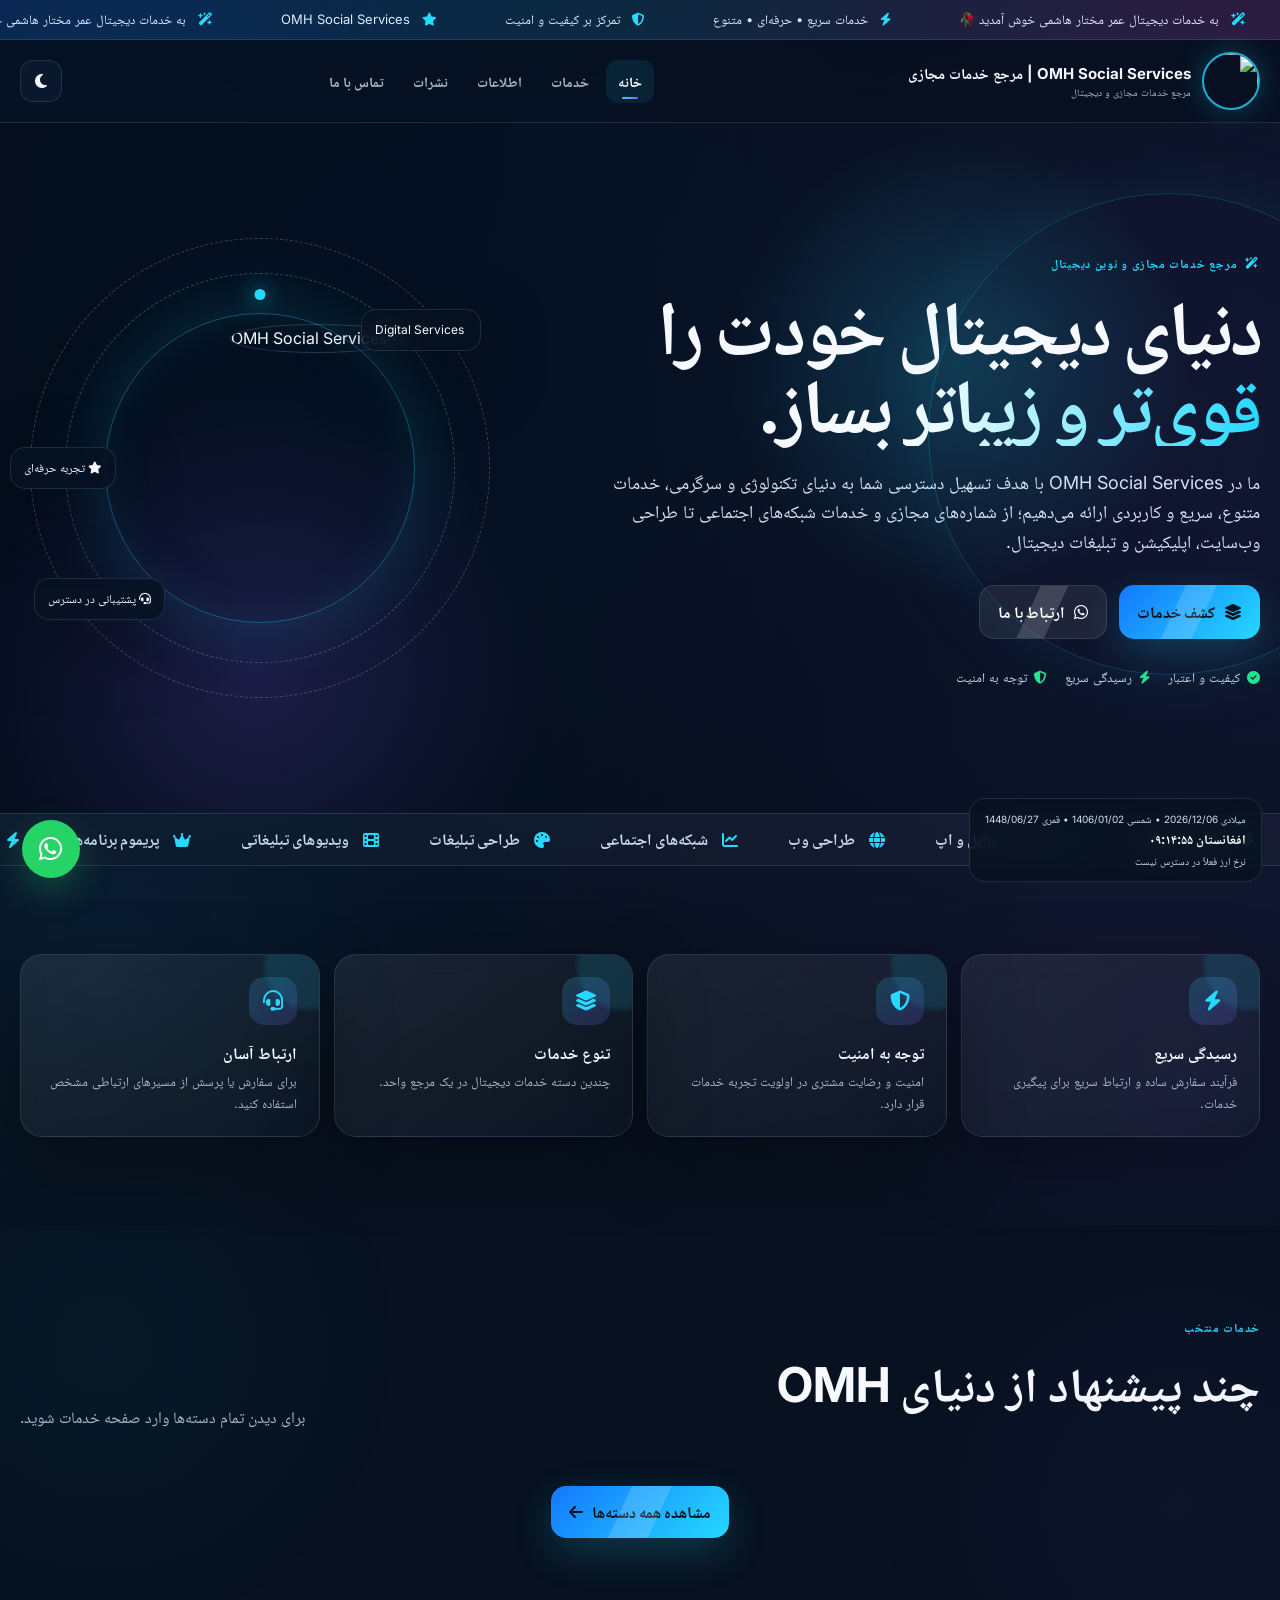
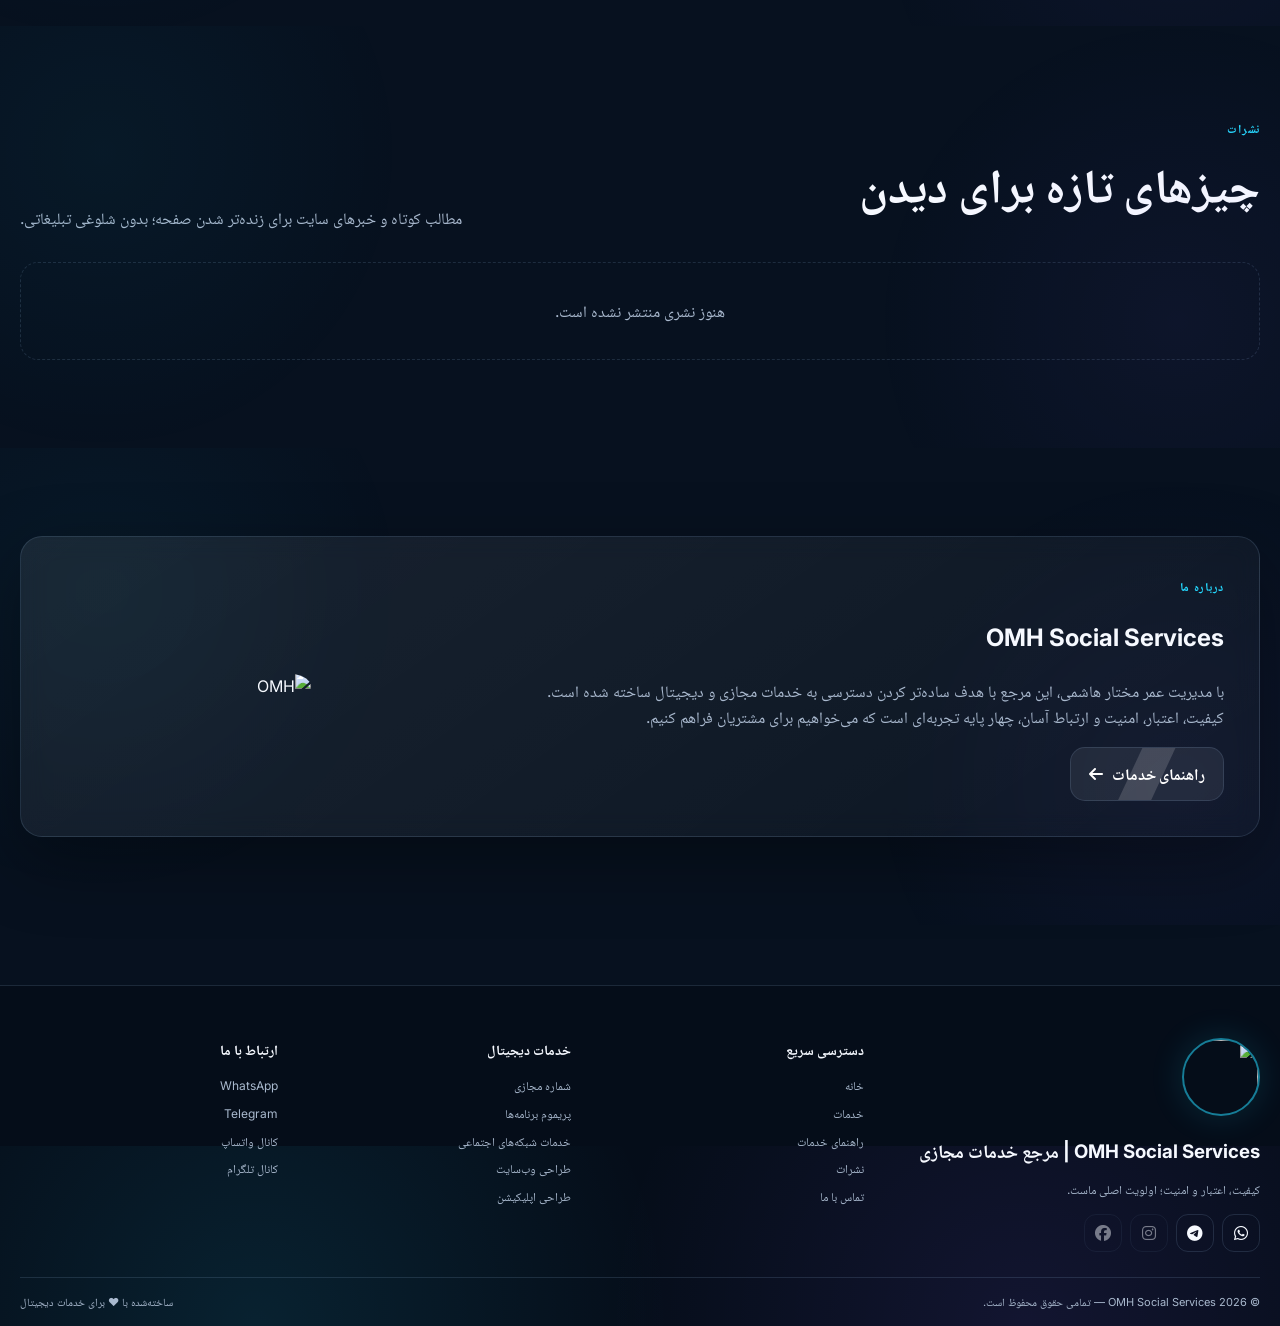
==== commit 8a50599d: "Add files via upload" ====
--- a/public/index.html
+++ b/public/index.html
@@ -1,111 +1 @@
-<!doctype html>
-<html lang="fa" dir="rtl">
-<head>
-  <meta charset="utf-8">
-  <meta name="viewport" content="width=device-width, initial-scale=1, viewport-fit=cover">
-  <meta name="theme-color" content="#0f172a">
-  <meta name="description" content="OMH Social Services — خدمات دیجیتال سریع، مطمئن و حرفه‌ای">
-  <title>OMH Social Services</title>
-  <link rel="icon" href="images/omh-logo-circle.png" type="image/svg+xml">
-  <link rel="stylesheet" href="https://cdnjs.cloudflare.com/ajax/libs/font-awesome/6.5.0/css/all.min.css">
-  <link rel="stylesheet" href="style.css">
-</head>
-<body>
-  <div class="site-atmosphere" aria-hidden="true">
-    <span class="ambient ambient-1"></span><span class="ambient ambient-2"></span><span class="ambient ambient-3"></span>
-    <span class="grid-glow"></span><span class="scan-line"></span>
-    <span class="spark spark-1"></span><span class="spark spark-2"></span><span class="spark spark-3"></span><span class="spark spark-4"></span>
-  </div>
-  <header class="site-header" id="header">
-    <div class="container header-inner">
-      <button class="icon-btn menu-btn" id="hamburger" type="button" aria-label="باز کردن منو" aria-expanded="false" aria-controls="navMenu"><i class="fa-solid fa-bars"></i></button>
-      <a class="brand" href="#home" aria-label="صفحه اصلی">
-        <span class="brand-mark"><img id="headerLogo" src="images/omh-logo-circle.png" alt="OMH logo"></span>
-        <span class="brand-copy"><b data-site-name>OMH Social Services</b><small>سریع • مطمئن • حرفه‌ای</small></span>
-      </a>
-      <nav class="nav-menu" id="navMenu" aria-label="منوی اصلی">
-        <a href="#home" class="active">خانه</a><a href="#services">خدمات</a><a href="#posts">نشرات</a><a href="#reviews">نظرات</a><a href="#about">درباره ما</a><a href="#contact">تماس</a>
-      </nav>
-      <button class="theme-toggle" id="themeToggle" type="button" aria-label="تغییر حالت رنگ"><i class="fa-solid fa-moon"></i><span>تاریک</span></button>
-    </div>
-  </header>
-
-  <div class="news-strip-wrap">
-    <div class="container news-strip" id="announcementList" aria-label="آخرین خبرها">
-      <div class="news-lead"><i class="fa-solid fa-bolt"></i><span>خبرهای OMH</span></div>
-      <div class="news-flow"><span>تازه‌ترین خدمات و مطالب را از همین‌جا دنبال کنید</span><span>پشتیبانی و سفارش همیشه در دسترس است</span><span>طراحی و خدمات دیجیتال با ظاهر حرفه‌ای</span></div>
-    </div>
-  </div>
-
-  <main>
-    <section class="hero" id="home">
-      <div class="hero-backdrop" aria-hidden="true"></div>
-      <div class="hero-shine" aria-hidden="true"></div>
-      <div class="container hero-grid">
-        <div class="hero-copy reveal reveal-left">
-          <div class="hero-kicker"><span class="pulse-dot"></span><span>به خدمات دیجیتال عمر مختار هاشمی خوش آمدید</span><b>OMH</b></div>
-          <span class="eyebrow"><i class="fa-solid fa-wand-magic-sparkles"></i> OMH Social Services</span>
-          <h1>دنیای خدمات دیجیتال را <span>متحرک و حرفه‌ای</span> تجربه کن</h1>
-          <p>یک فضای پرانرژی برای خدمات شبکه‌های اجتماعی، طراحی، شماره مجازی، پریموم برنامه‌ها و خدمات دیجیتال؛ با ظاهر مدرن، پشتیبانی آسان و مسیر سفارش ساده.</p>
-          <div class="hero-actions"><a href="#services" class="btn btn-primary magnetic"><i class="fa-solid fa-grid-2"></i> مشاهده خدمات</a><a href="#contact" class="btn btn-ghost magnetic"><i class="fa-brands fa-whatsapp"></i> تماس با ما</a></div>
-          <div class="hero-points"><span><i class="fa-solid fa-circle-check"></i> سفارش آسان</span><span><i class="fa-solid fa-headset"></i> پشتیبانی</span><span><i class="fa-solid fa-shield-halved"></i> تمرکز بر امنیت</span></div>
-          <div class="hero-mini-news"><span class="news-dot"></span><strong>تازه:</strong><span>هر بخش با انیمیشن و جزئیات اختصاصی طراحی شده است.</span></div>
-        </div>
-        <div class="hero-panel reveal reveal-right" aria-hidden="true">
-          <div class="orbit orbit-one"></div><div class="orbit orbit-two"></div>
-          <div class="orb orb-a"></div><div class="orb orb-b"></div>
-          <div class="hero-card">
-            <div class="hero-logo-ring"><img src="images/omh-logo-circle.png" alt=""></div>
-            <strong>OMH</strong><span>مرجع خدمات مجازی</span>
-            <div class="hero-card-row"><span><i class="fa-solid fa-bolt"></i> سریع</span><span><i class="fa-solid fa-star"></i> حرفه‌ای</span><span><i class="fa-solid fa-lock"></i> مطمئن</span></div>
-          </div>
-          <div class="floating-chip chip-one"><i class="fa-solid fa-rocket"></i><span>سریع و روان</span></div>
-          <div class="floating-chip chip-two"><i class="fa-solid fa-sparkles"></i><span>طراحی مدرن</span></div>
-          <div class="floating-chip chip-three"><i class="fa-solid fa-headset"></i><span>پشتیبانی</span></div>
-        </div>
-      </div>
-      <div class="hero-marquee" aria-hidden="true"><div><span>OMH SOCIAL SERVICES</span><i>✦</i><span>DIGITAL SERVICES</span><i>✦</i><span>YOUR DIGITAL PARTNER</span><i>✦</i><span>OMH SOCIAL SERVICES</span><i>✦</i></div></div>
-    </section>
-
-    <section class="trust"><div class="container trust-grid">
-      <article><i class="fa-solid fa-bolt"></i><div><b>تحویل سریع</b><span>رسیدگی سریع به سفارش</span></div></article>
-      <article><i class="fa-solid fa-shield-halved"></i><div><b>مطمئن</b><span>تمرکز بر اعتبار و امنیت</span></div></article>
-      <article><i class="fa-solid fa-headset"></i><div><b>پشتیبانی</b><span>ارتباط آسان با ما</span></div></article>
-      <article><i class="fa-solid fa-star"></i><div><b>کیفیت</b><span>خدمات متنوع و کاربردی</span></div></article>
-    </div></section>
-
-    <section class="section services" id="services"><div class="container">
-      <div class="section-heading"><div><span class="section-kicker">خدمات ما</span><h2>سرویس مورد نیازت را پیدا کن</h2></div><p>از دسته‌بندی و زیردسته استفاده کن یا نام سرویس را جستجو کن.</p></div>
-      <div class="service-tools"><label class="search-box"><i class="fa-solid fa-magnifying-glass"></i><input id="searchInput" type="search" placeholder="جستجوی سرویس..." autocomplete="off"></label></div>
-      <div class="category-tabs" id="categoryTabs"></div><div class="subcategory-tabs" id="subcategoryTabs"></div>
-      <div class="services-grid" id="servicesGrid"><div class="loading-card"><i class="fa-solid fa-spinner fa-spin"></i><span>در حال بارگذاری خدمات...</span></div></div>
-    </div></section>
-
-    <section class="section posts" id="posts"><div class="container"><div class="section-heading"><div><span class="section-kicker">نشرات</span><h2>مطالب منتخب</h2></div><p>آخرین مطالب منتشرشده توسط OMH.</p></div><div class="posts-grid" id="postsGrid"><div class="loading-card">در حال بارگذاری...</div></div></div></section>
-
-    <section class="section reviews" id="reviews"><div class="container"><div class="section-heading"><div><span class="section-kicker">اعتماد مشتریان</span><h2>نظرات مشتریان</h2></div><p>نظر شما پس از بررسی در سایت نمایش داده می‌شود.</p></div>
-      <div class="review-layout">
-        <form id="reviewForm" class="review-form"><div class="form-title"><span class="mini-icon"><i class="fa-solid fa-star"></i></span><div><h3>نظر خود را ثبت کنید</h3><p>کمتر از یک دقیقه زمان می‌گیرد.</p></div></div>
-          <div class="form-grid"><label>نام<input id="reviewName" maxlength="80" required placeholder="نام شما"></label><label>سرویس<select id="reviewService" required><option value="">انتخاب سرویس</option></select></label><label>امتیاز<select id="reviewRating" required><option value="">انتخاب</option><option value="5">★★★★★ عالی</option><option value="4">★★★★ خوب</option><option value="3">★★★ متوسط</option><option value="2">★★ ضعیف</option><option value="1">★ خیلی ضعیف</option></select></label></div>
-          <label>نظر شما<textarea id="reviewComment" maxlength="1000" required placeholder="تجربه خود را بنویسید..."></textarea></label><button class="btn btn-primary" type="submit"><i class="fa-solid fa-paper-plane"></i> ارسال نظر</button><p id="reviewMessage" class="form-message" aria-live="polite"></p>
-        </form>
-        <div class="reviews-grid" id="reviewsGrid"><div class="loading-card">در حال بارگذاری نظرات...</div></div>
-      </div>
-    </div></section>
-
-    <section class="section about" id="about"><div class="container about-card"><div><span class="section-kicker">درباره OMH</span><h2>ساده، سریع و قابل اعتماد</h2><p>OMH Social Services برای دسترسی آسان‌تر به خدمات دیجیتال و شبکه‌های اجتماعی ساخته شده است؛ با تمرکز بر تجربه خوب، ارتباط آسان و ارائه خدمات کاربردی.</p></div><div class="about-badge"><i class="fa-solid fa-bolt"></i><b>OMH</b><span>Social Services</span></div></div></section>
-
-    <section class="section contact" id="contact"><div class="container"><div class="section-heading centered"><span class="section-kicker">ارتباط با ما</span><h2>هر وقت خواستی، در دسترسیم</h2><p>برای سفارش یا پرسش، از راه‌های زیر با ما تماس بگیر.</p></div><div class="contact-grid">
-      <a id="whatsappLink" class="contact-card whatsapp" href="#"><i class="fa-brands fa-whatsapp"></i><span><b>WhatsApp</b><small>تماس و سفارش</small></span><i class="fa-solid fa-arrow-left"></i></a>
-      <a id="telegramLink" class="contact-card" href="#"><i class="fa-brands fa-telegram"></i><span><b>Telegram</b><small>ارتباط با ما</small></span><i class="fa-solid fa-arrow-left"></i></a>
-      <a id="instagramLink" class="contact-card" href="#"><i class="fa-brands fa-instagram"></i><span><b>Instagram</b><small>صفحه ما</small></span><i class="fa-solid fa-arrow-left"></i></a>
-      <a id="facebookLink" class="contact-card" href="#"><i class="fa-brands fa-facebook"></i><span><b>Facebook</b><small>صفحه ما</small></span><i class="fa-solid fa-arrow-left"></i></a>
-    </div></div></section>
-  </main>
-
-  <section class="visual-break" aria-hidden="true"><div class="container visual-break-inner"><span>OMH</span><i class="fa-solid fa-bolt"></i><span>DIGITAL</span><i class="fa-solid fa-star"></i><span>SERVICES</span><i class="fa-solid fa-crown"></i><span>2026</span></div></section>
-
-  <footer><div class="container footer-inner"><div class="footer-brand"><img src="images/omh-logo-circle.png" alt="OMH"><div><b data-site-name>OMH Social Services</b><small data-footer-text>© 2026 OMH Social Services. تمامی حقوق محفوظ است.</small></div></div><div class="footer-links"><a href="#home">خانه</a><a href="#services">خدمات</a><a href="#posts">نشرات</a><a href="#reviews">نظرات</a><a href="#contact">تماس</a></div><div class="footer-social"><a id="footerWhatsapp" href="#" aria-label="WhatsApp"><i class="fa-brands fa-whatsapp"></i></a><a id="footerTelegram" href="#" aria-label="Telegram"><i class="fa-brands fa-telegram"></i></a><a id="footerInstagram" href="#" aria-label="Instagram"><i class="fa-brands fa-instagram"></i></a><a id="footerFacebook" href="#" aria-label="Facebook"><i class="fa-brands fa-facebook"></i></a></div></div></footer>
-  <a class="floating-whatsapp" id="floatingWhatsapp" href="#" aria-label="WhatsApp"><i class="fa-brands fa-whatsapp"></i></a>
-  <script src="main.js" defer></script>
-</body></html>
+<!doctype html><html lang="fa" dir="rtl"><head><meta charset="utf-8"><meta name="viewport" content="width=device-width,initial-scale=1"><meta name="theme-color" content="#07111f"><meta name="description" content="OMH Social Services | مرجع خدمات مجازی و دیجیتال"><title>OMH Social Services | خانه</title><link rel="icon" href="images/omh-logo-circle.png"><link rel="stylesheet" href="https://cdnjs.cloudflare.com/ajax/libs/font-awesome/6.5.0/css/all.min.css"><link rel="stylesheet" href="style.css"></head><body><main><section class="hero"><div class="container hero-grid"><div class="hero-copy reveal"><span class="eyebrow"><i class="fa-solid fa-wand-magic-sparkles"></i> مرجع خدمات مجازی و نوین دیجیتال</span><h1>دنیای دیجیتال خودت را <span>قوی‌تر و زیباتر</span> بساز.</h1><p>ما در OMH Social Services با هدف تسهیل دسترسی شما به دنیای تکنولوژی و سرگرمی، خدمات متنوع، سریع و کاربردی ارائه می‌دهیم؛ از شماره‌های مجازی و خدمات شبکه‌های اجتماعی تا طراحی وب‌سایت، اپلیکیشن و تبلیغات دیجیتال.</p><div class="hero-actions"><a class="btn btn-primary" href="/services.html"><i class="fa-solid fa-layer-group"></i> کشف خدمات</a><a class="btn btn-ghost" href="/contact.html"><i class="fa-brands fa-whatsapp"></i> ارتباط با ما</a></div><div class="hero-points"><span><i class="fa-solid fa-circle-check"></i> کیفیت و اعتبار</span><span><i class="fa-solid fa-bolt"></i> رسیدگی سریع</span><span><i class="fa-solid fa-shield-halved"></i> توجه به امنیت</span></div></div><div class="hero-art reveal"><div class="orbit o1"><span class="orb-dot"></span></div><div class="orbit o2"></div><div class="logo-orbit"><img src="images/omh-logo-circle.png" alt="OMH Social Services"></div><div class="floating-chip chip1"><i class="fa-solid fa-sparkles"></i> Digital Services</div><div class="floating-chip chip2"><i class="fa-solid fa-headset"></i> پشتیبانی در دسترس</div><div class="floating-chip chip3"><i class="fa-solid fa-star"></i> تجربه حرفه‌ای</div></div></div></section><div class="marquee-band"><div class="marquee-track"><span><i class="fa-solid fa-bolt"></i> خدمات دیجیتال</span><span><i class="fa-solid fa-mobile-screen"></i> خدمات موبایل و اپ</span><span><i class="fa-solid fa-globe"></i> طراحی وب</span><span><i class="fa-solid fa-chart-line"></i> شبکه‌های اجتماعی</span><span><i class="fa-solid fa-palette"></i> طراحی تبلیغات</span><span><i class="fa-solid fa-film"></i> ویدیوهای تبلیغاتی</span><span><i class="fa-solid fa-crown"></i> پریموم برنامه‌ها</span><span><i class="fa-solid fa-bolt"></i> خدمات دیجیتال</span><span><i class="fa-solid fa-mobile-screen"></i> خدمات موبایل و اپ</span></div></div><section class="section"><div class="container"><div class="feature-grid stagger"><article class="feature-card"><div class="feature-icon"><i class="fa-solid fa-bolt"></i></div><h3>رسیدگی سریع</h3><p>فرآیند سفارش ساده و ارتباط سریع برای پیگیری خدمات.</p></article><article class="feature-card"><div class="feature-icon"><i class="fa-solid fa-shield-halved"></i></div><h3>توجه به امنیت</h3><p>امنیت و رضایت مشتری در اولویت تجربه خدمات قرار دارد.</p></article><article class="feature-card"><div class="feature-icon"><i class="fa-solid fa-layer-group"></i></div><h3>تنوع خدمات</h3><p>چندین دسته خدمات دیجیتال در یک مرجع واحد.</p></article><article class="feature-card"><div class="feature-icon"><i class="fa-solid fa-headset"></i></div><h3>ارتباط آسان</h3><p>برای سفارش یا پرسش از مسیرهای ارتباطی مشخص استفاده کنید.</p></article></div></div></section><section class="section"><div class="container"><div class="section-head reveal"><div><span class="section-kicker">خدمات منتخب</span><h2>چند پیشنهاد از دنیای OMH</h2></div><p>برای دیدن تمام دسته‌ها وارد صفحه خدمات شوید.</p></div><div id="featuredServices" class="services-grid"></div><div style="text-align:center;margin-top:25px"><a class="btn btn-primary" href="/services.html">مشاهده همه دسته‌ها <i class="fa-solid fa-arrow-left"></i></a></div></div></section><section class="section"><div class="container"><div class="section-head reveal"><div><span class="section-kicker">نشرات</span><h2>چیزهای تازه برای دیدن</h2></div><p>مطالب کوتاه و خبرهای سایت برای زنده‌تر شدن صفحه؛ بدون شلوغی تبلیغاتی.</p></div><div id="homePosts" class="posts-grid"></div></div></section><section class="section"><div class="container glass reveal" style="padding:35px;overflow:hidden;position:relative"><div style="display:grid;grid-template-columns:1.2fr .8fr;gap:30px;align-items:center"><div><span class="section-kicker">درباره ما</span><h2>OMH Social Services</h2><p style="color:var(--muted)">با مدیریت عمر مختار هاشمی، این مرجع با هدف ساده‌تر کردن دسترسی به خدمات مجازی و دیجیتال ساخته شده است. کیفیت، اعتبار، امنیت و ارتباط آسان، چهار پایه تجربه‌ای است که می‌خواهیم برای مشتریان فراهم کنیم.</p><a class="btn btn-ghost" href="/info.html">راهنمای خدمات <i class="fa-solid fa-arrow-left"></i></a></div><div style="text-align:center"><img src="images/omh-logo-circle.png" style="width:min(260px,80%);border-radius:50%;animation:float 5s ease-in-out infinite" alt="OMH"></div></div></div></section></main><script src="site.js" defer></script></body></html>
--- a/public/style.css
+++ b/public/style.css
@@ -1,25 +1,7 @@
-@import url('https://fonts.googleapis.com/css2?family=Vazirmatn:wght@400;500;600;700;800;900&display=swap');
-:root{
-  --primary:#16d9ff;--primary-2:#1677ff;--accent:#7b4dff;--cyan:#00f0ff;--blue:#1267ff;
-  --ink:#071226;--muted:#66748d;--bg:#eef5ff;--card:rgba(255,255,255,.84);--line:rgba(18,55,105,.12);
-  --soft:#e6faff;--dark:#071225;--dark-2:#0c1b35;--shadow:0 24px 70px rgba(14,48,96,.14);--radius:26px;--max:1180px;
-}
-*{box-sizing:border-box;margin:0;padding:0}html{scroll-behavior:smooth}body{font-family:'Vazirmatn',Tahoma,sans-serif;background:var(--bg);color:var(--ink);line-height:1.8;overflow-x:hidden}body:before{content:"";position:fixed;inset:0;z-index:-4;background:radial-gradient(circle at 8% 8%,rgba(0,224,255,.13),transparent 25%),radial-gradient(circle at 90% 16%,rgba(123,77,255,.12),transparent 24%),radial-gradient(circle at 50% 80%,rgba(18,103,255,.08),transparent 30%);pointer-events:none}a{text-decoration:none;color:inherit}button,input,select,textarea{font:inherit}button{cursor:pointer}.container{width:min(var(--max),calc(100% - 34px));margin:auto}
-.site-atmosphere{position:fixed;inset:0;z-index:-2;pointer-events:none;overflow:hidden}.ambient{position:absolute;border-radius:50%;filter:blur(1px);opacity:.45;animation:floatOrb 12s ease-in-out infinite}.ambient-1{width:360px;height:360px;background:radial-gradient(circle,rgba(0,225,255,.22),transparent 67%);top:8%;left:-100px}.ambient-2{width:430px;height:430px;background:radial-gradient(circle,rgba(123,77,255,.17),transparent 68%);right:-120px;top:42%;animation-delay:-4s}.ambient-3{width:280px;height:280px;background:radial-gradient(circle,rgba(0,120,255,.18),transparent 68%);left:30%;bottom:-90px;animation-delay:-7s}.grid-glow{position:absolute;inset:0;background-image:linear-gradient(rgba(24,93,160,.045) 1px,transparent 1px),linear-gradient(90deg,rgba(24,93,160,.045) 1px,transparent 1px);background-size:38px 38px;mask-image:linear-gradient(to bottom,transparent,black 14%,black 85%,transparent)}.scan-line{position:absolute;left:0;right:0;top:-20%;height:2px;background:linear-gradient(90deg,transparent,rgba(0,230,255,.5),transparent);box-shadow:0 0 25px rgba(0,230,255,.5);animation:scan 12s linear infinite}.spark{position:absolute;width:5px;height:5px;border-radius:50%;background:#fff;box-shadow:0 0 14px var(--cyan);animation:twinkle 3s ease-in-out infinite}.spark-1{top:18%;left:22%}.spark-2{top:44%;right:15%;animation-delay:-1s}.spark-3{bottom:25%;left:12%;animation-delay:-2s}.spark-4{bottom:12%;right:28%;animation-delay:-1.5s}
-.site-header{position:sticky;top:0;z-index:100;background:rgba(7,18,38,.78);backdrop-filter:blur(20px) saturate(150%);border-bottom:1px solid rgba(120,205,255,.13);box-shadow:0 12px 35px rgba(2,12,30,.14)}.header-inner{height:78px;display:flex;align-items:center;gap:16px}.brand{display:flex;align-items:center;gap:11px;min-width:max-content}.brand-mark{width:54px;height:54px;border-radius:50%;display:grid;place-items:center;position:relative;isolation:isolate}.brand-mark:before{content:"";position:absolute;inset:-3px;border-radius:50%;background:conic-gradient(from 0deg,var(--cyan),var(--primary-2),var(--accent),var(--cyan));animation:spin 7s linear infinite;z-index:-1}.brand-mark:after{content:"";position:absolute;inset:1px;border-radius:50%;background:#061226;z-index:-1}.brand-mark img{width:100%;height:100%;object-fit:cover;border-radius:50%;display:block}.brand-copy{display:flex;flex-direction:column;line-height:1.2}.brand-copy b{font-size:16px;font-weight:900;color:#fff}.brand-copy small{font-size:9px;color:#72eaff;margin-top:4px}.nav-menu{display:flex;align-items:center;justify-content:center;gap:3px;margin-right:auto}.nav-menu a{color:#aebbd1;font-size:12px;font-weight:700;padding:9px 12px;border-radius:12px;position:relative;transition:.25s}.nav-menu a:after{content:"";position:absolute;left:18%;right:18%;bottom:4px;height:2px;background:linear-gradient(90deg,var(--cyan),var(--primary-2));transform:scaleX(0);transition:.25s;border-radius:20px}.nav-menu a:hover,.nav-menu a.active{color:#fff;background:rgba(42,130,255,.1)}.nav-menu a:hover:after,.nav-menu a.active:after{transform:scaleX(1)}.icon-btn,.theme-toggle{border:1px solid rgba(140,210,255,.16);background:rgba(255,255,255,.05);color:#fff;border-radius:13px;height:42px;padding:0 12px}.menu-btn{display:none}.theme-toggle{display:flex;align-items:center;gap:8px;font-size:11px;color:#dce9fb}.theme-toggle i{color:var(--cyan)}
-.news-strip-wrap{position:relative;z-index:20}.news-strip{margin-top:10px;display:flex;align-items:center;gap:14px;min-height:43px;border:1px solid rgba(31,117,205,.15);border-radius:16px;background:rgba(255,255,255,.66);backdrop-filter:blur(14px);box-shadow:0 10px 35px rgba(17,66,115,.07);overflow:hidden}.news-lead{display:flex;align-items:center;gap:7px;padding:0 14px;color:#0b4eaa;font-weight:900;font-size:11px;border-left:1px solid var(--line);white-space:nowrap}.news-lead i{color:#08bde4;animation:pulse 1.8s infinite}.news-flow{display:flex;gap:45px;white-space:nowrap;animation:marquee 22s linear infinite;font-size:10px;color:#5b6b83}.news-flow span:before{content:"✦";color:var(--primary-2);margin-left:9px}
-.hero{position:relative;margin-top:10px;min-height:690px;display:flex;align-items:center;overflow:hidden;border-radius:0 0 42px 42px;background:#061226;color:#fff;box-shadow:0 30px 80px rgba(5,22,54,.24)}.hero-backdrop{position:absolute;inset:0;background-image:linear-gradient(90deg,rgba(3,12,28,.94) 0%,rgba(3,15,38,.76) 42%,rgba(3,15,38,.35) 75%,rgba(3,12,28,.68) 100%),url('images/omh-home-background.jpg');background-size:cover;background-position:center;transform:scale(1.03);animation:heroZoom 16s ease-in-out infinite alternate}.hero-shine{position:absolute;inset:0;background:radial-gradient(circle at 72% 35%,rgba(0,227,255,.22),transparent 25%),radial-gradient(circle at 25% 70%,rgba(105,55,255,.2),transparent 25%);mix-blend-mode:screen}.hero:after{content:"";position:absolute;inset:auto 0 0;height:180px;background:linear-gradient(to top,rgba(2,10,24,.92),transparent);pointer-events:none}.hero-grid{position:relative;z-index:3;display:grid;grid-template-columns:1.08fr .92fr;gap:40px;align-items:center;padding:88px 0 130px}.hero-copy{max-width:690px}.hero-kicker{display:inline-flex;align-items:center;gap:9px;padding:8px 13px;border:1px solid rgba(113,226,255,.25);background:rgba(4,24,50,.46);border-radius:999px;color:#cdeeff;font-size:10px;box-shadow:0 0 35px rgba(0,219,255,.08)}.hero-kicker b{color:var(--cyan);font-size:9px}.pulse-dot,.news-dot{width:7px;height:7px;border-radius:50%;background:#25e8ff;box-shadow:0 0 0 0 rgba(37,232,255,.6);animation:pulseRing 1.8s infinite}.eyebrow{display:block;margin-top:22px;color:#6cecff;font-weight:900;font-size:12px;letter-spacing:.4px}.hero h1{font-size:54px;line-height:1.2;margin-top:9px;font-weight:900;letter-spacing:-1.2px}.hero h1 span{display:inline-block;background:linear-gradient(90deg,#fff,#72ecff,#9a82ff);-webkit-background-clip:text;background-clip:text;color:transparent;animation:textGlow 4s ease-in-out infinite}.hero-copy>p{font-size:15px;color:#c6d6ed;max-width:650px;margin-top:18px}.hero-actions{display:flex;gap:12px;margin-top:25px}.btn{min-height:48px;padding:0 18px;border-radius:15px;display:inline-flex;align-items:center;justify-content:center;gap:9px;font-size:12px;font-weight:900;transition:.3s;position:relative;overflow:hidden}.btn:before{content:"";position:absolute;inset:-100% 0;background:linear-gradient(100deg,transparent 35%,rgba(255,255,255,.34),transparent 65%);transform:translateX(-80%);transition:.7s}.btn:hover:before{transform:translateX(80%)}.btn-primary{background:linear-gradient(135deg,#00dff7,#176eff);color:#fff;box-shadow:0 16px 40px rgba(0,164,255,.28)}.btn-primary:hover{transform:translateY(-4px);box-shadow:0 22px 48px rgba(0,164,255,.38)}.btn-ghost{border:1px solid rgba(147,221,255,.24);background:rgba(255,255,255,.07);color:#fff;backdrop-filter:blur(10px)}.btn-ghost:hover{transform:translateY(-4px);background:rgba(255,255,255,.12)}.hero-points{display:flex;gap:20px;flex-wrap:wrap;margin-top:21px;color:#c3d3e9;font-size:11px}.hero-points i{color:#35eaff;margin-left:4px}.hero-mini-news{margin-top:24px;display:flex;align-items:center;gap:8px;color:#8ea8c7;font-size:10px}.hero-mini-news strong{color:#fff}.hero-panel{min-height:470px;position:relative;display:grid;place-items:center}.hero-card{width:min(340px,78%);padding:30px 25px 25px;border-radius:34px;border:1px solid rgba(143,226,255,.26);background:linear-gradient(145deg,rgba(7,28,56,.82),rgba(10,24,54,.45));box-shadow:0 30px 90px rgba(0,0,0,.35),inset 0 0 40px rgba(0,214,255,.05);backdrop-filter:blur(16px);text-align:center;animation:cardFloat 6s ease-in-out infinite}.hero-logo-ring{width:190px;height:190px;margin:0 auto 17px;border-radius:50%;padding:4px;background:conic-gradient(from 0deg,#00eaff,#1a70ff,#9c56ff,#00eaff);animation:spin 9s linear infinite;box-shadow:0 0 45px rgba(0,215,255,.22)}.hero-logo-ring img{width:100%;height:100%;border-radius:50%;object-fit:cover;display:block;animation:spinReverse 9s linear infinite}.hero-card strong{display:block;font-size:34px;line-height:1;color:#fff}.hero-card>span{display:block;color:#70eaff;font-size:11px;margin-top:6px}.hero-card-row{display:flex;justify-content:center;gap:8px;margin-top:18px;flex-wrap:wrap}.hero-card-row span{font-size:9px;color:#d5e8ff;padding:6px 8px;border-radius:999px;background:rgba(255,255,255,.06);border:1px solid rgba(135,214,255,.12)}.hero-card-row i{color:#36e9ff}.orb{position:absolute;border-radius:50%;filter:blur(.2px)}.orb-a{width:280px;height:280px;border:1px solid rgba(0,231,255,.22);box-shadow:0 0 80px rgba(0,231,255,.08);animation:spin 20s linear infinite}.orb-b{width:410px;height:410px;border:1px dashed rgba(134,90,255,.22);animation:spinReverse 28s linear infinite}.orbit{position:absolute;border-radius:50%;border:1px solid rgba(255,255,255,.1);animation:spin 14s linear infinite}.orbit-one{width:520px;height:230px;transform:rotate(22deg)}.orbit-two{width:460px;height:180px;transform:rotate(-28deg);animation-duration:18s}.floating-chip{position:absolute;display:flex;align-items:center;gap:8px;padding:9px 11px;border-radius:14px;background:rgba(6,25,53,.72);border:1px solid rgba(139,220,255,.18);backdrop-filter:blur(13px);box-shadow:0 12px 35px rgba(0,0,0,.24);font-size:9px;color:#dbeaff;animation:chipFloat 4.5s ease-in-out infinite}.floating-chip i{color:#32e7ff}.chip-one{top:10%;right:0}.chip-two{bottom:15%;left:0;animation-delay:-1.5s}.chip-three{top:54%;right:-4%;animation-delay:-3s}.hero-marquee{position:absolute;z-index:4;bottom:22px;left:0;right:0;overflow:hidden;opacity:.72}.hero-marquee>div{display:flex;gap:26px;width:max-content;animation:marquee 25s linear infinite;color:#a6c9f1;font-size:10px;letter-spacing:3px}.hero-marquee i{color:#18e5ff}
-.trust{position:relative;margin-top:-65px;z-index:8}.trust-grid{display:grid;grid-template-columns:repeat(4,1fr);gap:12px}.trust article{background:rgba(255,255,255,.83);backdrop-filter:blur(18px);border:1px solid rgba(75,143,220,.13);box-shadow:0 18px 45px rgba(15,56,103,.1);border-radius:20px;padding:16px;display:flex;align-items:center;gap:13px;transition:.3s;position:relative;overflow:hidden}.trust article:after{content:"";position:absolute;top:0;right:0;width:80px;height:2px;background:linear-gradient(90deg,transparent,var(--cyan));animation:shine 3s linear infinite}.trust article:hover{transform:translateY(-7px) rotateX(2deg)}.trust article>i{width:44px;height:44px;border-radius:14px;display:grid;place-items:center;background:linear-gradient(135deg,#dffaff,#e8e3ff);color:#126eff;font-size:18px}.trust b,.trust span{display:block}.trust b{font-size:13px}.trust span{font-size:10px;color:var(--muted);margin-top:2px}
-.section{padding:82px 0;position:relative}.section:before{content:"";position:absolute;inset:0;background-image:radial-gradient(circle at 20% 20%,rgba(0,210,255,.06) 1px,transparent 1px);background-size:18px 18px;opacity:.55;pointer-events:none}.section-heading{position:relative;z-index:1;display:flex;align-items:end;justify-content:space-between;gap:25px;margin-bottom:28px}.section-heading h2{font-size:32px;line-height:1.3;margin-top:8px;font-weight:900}.section-heading p{max-width:440px;color:var(--muted);font-size:13px}.section-kicker{font-size:10px;font-weight:900;color:#176dff;letter-spacing:1.2px;text-transform:uppercase}.centered{display:block;text-align:center}.centered p{margin:8px auto 0}.service-tools{display:flex;justify-content:flex-end;margin-bottom:16px}.search-box{width:min(470px,100%);height:52px;border:1px solid var(--line);border-radius:16px;background:rgba(255,255,255,.76);display:flex;align-items:center;padding:0 15px;gap:10px;box-shadow:0 10px 30px rgba(18,72,128,.06);backdrop-filter:blur(10px)}.search-box i{color:#1a82ff}.search-box input{border:0;outline:0;background:transparent;width:100%;color:var(--ink)}.category-tabs,.subcategory-tabs{display:flex;gap:9px;overflow-x:auto;padding:5px 2px 13px;scrollbar-width:thin}.category-tabs button,.subcategory-tabs button{border:1px solid rgba(40,111,180,.14);background:rgba(255,255,255,.72);color:#60718b;border-radius:14px;padding:10px 14px;white-space:nowrap;font-weight:800;font-size:12px;transition:.25s;backdrop-filter:blur(8px)}.category-tabs button:hover,.subcategory-tabs button:hover{transform:translateY(-3px);border-color:rgba(0,211,255,.4)}.category-tabs button.active,.subcategory-tabs button.active{background:linear-gradient(135deg,#10cfe9,#216fff);color:#fff;border-color:transparent;box-shadow:0 10px 25px rgba(18,112,255,.22)}.services-grid{display:grid;grid-template-columns:repeat(3,1fr);gap:18px;margin-top:10px}.service-card{background:rgba(255,255,255,.82);border:1px solid rgba(45,105,166,.12);border-radius:24px;padding:17px;box-shadow:var(--shadow);transition:.35s;display:flex;flex-direction:column;min-height:300px;position:relative;overflow:hidden;isolation:isolate}.service-card:before{content:"";position:absolute;width:160px;height:160px;border-radius:50%;right:-90px;top:-90px;background:radial-gradient(circle,rgba(0,221,255,.2),transparent 70%);z-index:-1}.service-card:after{content:"";position:absolute;left:-30%;top:0;width:40%;height:100%;background:linear-gradient(90deg,transparent,rgba(255,255,255,.5),transparent);transform:skewX(-18deg);animation:cardShine 7s ease-in-out infinite}.service-card:hover{transform:translateY(-9px) rotateX(1deg);box-shadow:0 28px 65px rgba(15,63,117,.17);border-color:rgba(0,188,255,.32)}.service-media{height:120px;width:100%;border-radius:18px;background:radial-gradient(circle at 50% 40%,#d8faff,#e8eaff 58%,#f7f9ff);display:grid;place-items:center;overflow:hidden;margin-bottom:14px;border:1px solid rgba(28,116,190,.08)}.service-media img{width:80px;height:80px;object-fit:contain;border-radius:14px}.service-media>span{font-size:44px}.service-card h4{font-size:16px}.service-path{font-size:10px;color:#1472ff;margin-top:3px}.desc{font-size:11px;color:var(--muted);margin:7px 0 12px;min-height:40px}.price{font-weight:900;margin-top:auto;font-size:16px;color:#0b4eb2}.old{text-decoration:line-through;color:#94a3b8;font-size:10px;margin-right:8px}.discount{color:#ef4444;font-size:10px;margin-right:6px}.meta{display:flex;align-items:center;justify-content:space-between;margin-top:12px}.views{font-size:10px;color:#94a3b8}.order-btn{border:0;background:linear-gradient(135deg,#091c3b,#125dca);color:#fff;border-radius:12px;padding:9px 13px;font-size:11px;font-weight:900;transition:.25s}.order-btn:hover{transform:translateY(-2px);box-shadow:0 9px 20px rgba(18,93,202,.2)}.loading-card,.empty-message{grid-column:1/-1;min-height:120px;border:1px dashed rgba(33,114,185,.2);border-radius:20px;background:rgba(255,255,255,.72);display:flex;align-items:center;justify-content:center;gap:10px;color:var(--muted);padding:25px}
-.posts{background:linear-gradient(180deg,rgba(225,237,255,.5),rgba(247,250,255,.2))}.posts-grid{display:grid;grid-template-columns:repeat(3,1fr);gap:18px}.post-card{border:1px solid rgba(39,108,181,.13);border-radius:23px;background:rgba(255,255,255,.78);padding:21px;box-shadow:var(--shadow);position:relative;overflow:hidden;transition:.3s}.post-card:before{content:"NEWS";position:absolute;top:12px;left:-30px;transform:rotate(-45deg);background:linear-gradient(90deg,#16cfff,#7461ff);color:#fff;font-size:7px;font-weight:900;padding:4px 30px;letter-spacing:1px}.post-card:hover{transform:translateY(-7px)}.post-card h3{font-size:17px;margin-bottom:8px;padding-left:20px}.post-card p{color:var(--muted);font-size:12px;white-space:pre-wrap}.like-btn{margin-top:15px;border:1px solid rgba(42,111,184,.13);background:#fff;border-radius:11px;padding:7px 11px;transition:.25s}.like-btn:hover{transform:scale(1.04)}
-.review-layout{display:grid;grid-template-columns:.9fr 1.1fr;gap:20px}.review-form{background:rgba(255,255,255,.8);border:1px solid var(--line);box-shadow:var(--shadow);border-radius:24px;padding:22px;backdrop-filter:blur(12px)}.form-title{display:flex;align-items:center;gap:12px;margin-bottom:20px}.mini-icon{width:44px;height:44px;border-radius:13px;background:linear-gradient(135deg,#e4faff,#e9e1ff);display:grid;place-items:center;color:#146dff}.form-title h3{font-size:17px}.form-title p{font-size:11px;color:var(--muted)}.form-grid{display:grid;grid-template-columns:1fr 1fr;gap:12px}.review-form label{display:block;font-size:12px;font-weight:800;margin-bottom:12px}.review-form input,.review-form select,.review-form textarea{width:100%;border:1px solid var(--line);background:rgba(246,250,255,.86);outline:0;border-radius:12px;padding:11px 12px;margin-top:6px;color:var(--ink)}.review-form textarea{min-height:120px;resize:vertical}.form-message{font-size:12px;margin-top:10px}.form-message.success{color:#059669}.form-message.error{color:#dc2626}.reviews-grid{display:grid;grid-template-columns:1fr 1fr;gap:14px}.review-card{background:rgba(255,255,255,.78);border:1px solid var(--line);border-radius:19px;padding:18px;transition:.3s}.review-card:hover{transform:translateY(-5px)}.review-card h4{font-size:14px}.review-card>div{color:#f59e0b;letter-spacing:2px}.review-card p{font-size:12px;color:var(--muted);margin-top:6px}
-.about-card{position:relative;background:linear-gradient(135deg,#06142b,#0b2450 55%,#16286b);color:#fff;border-radius:32px;padding:45px;display:flex;justify-content:space-between;align-items:center;gap:30px;overflow:hidden;box-shadow:0 30px 80px rgba(4,22,57,.2)}.about-card:before{content:"";position:absolute;width:450px;height:450px;border-radius:50%;right:-190px;top:-210px;border:1px solid rgba(0,220,255,.2);box-shadow:0 0 70px rgba(0,220,255,.08)}.about-card p{max-width:700px;color:#cbdcf2;margin-top:12px}.about-badge{min-width:170px;height:170px;border-radius:50%;background:rgba(0,210,255,.08);border:1px solid rgba(140,225,255,.2);display:flex;flex-direction:column;align-items:center;justify-content:center;animation:cardFloat 5s ease-in-out infinite}.about-badge i{font-size:28px;color:#34eaff}.about-badge b{font-size:25px}.about-badge span{font-size:11px;color:#94b5da}
-.contact-grid{display:grid;grid-template-columns:repeat(4,1fr);gap:14px}.contact-card{display:flex;align-items:center;gap:12px;padding:18px;border:1px solid var(--line);border-radius:19px;background:rgba(255,255,255,.78);box-shadow:var(--shadow);transition:.3s;position:relative;overflow:hidden}.contact-card:before{content:"";position:absolute;inset:0;background:linear-gradient(110deg,transparent,rgba(0,221,255,.06),transparent);transform:translateX(-100%);transition:.7s}.contact-card:hover:before{transform:translateX(100%)}.contact-card:hover{transform:translateY(-6px)}.contact-card>i:first-child{font-size:24px;color:#1675ff}.contact-card span{flex:1}.contact-card b,.contact-card small{display:block}.contact-card b{font-size:14px}.contact-card small{font-size:10px;color:var(--muted)}.contact-card>i:last-child{font-size:12px;color:#94a3b8}.contact-card.whatsapp>i:first-child{color:#16a34a}
-.visual-break{padding:18px 0;background:#061326;overflow:hidden;border-top:1px solid rgba(95,194,255,.12);border-bottom:1px solid rgba(95,194,255,.12)}.visual-break-inner{display:flex;justify-content:center;align-items:center;gap:18px;color:#80a9d6;font-size:10px;letter-spacing:2px;white-space:nowrap}.visual-break i{color:#1fe6ff;animation:pulse 2s infinite}.visual-break span:nth-of-type(2){color:#27dcff}.visual-break span:nth-of-type(3){color:#8e75ff}
-footer{background:linear-gradient(180deg,#071326,#040b18);color:#cbd5e1;padding:34px 0 28px;position:relative;overflow:hidden;border-top:1px solid rgba(74,170,255,.13)}footer:before{content:"";position:absolute;inset:0;background-image:linear-gradient(rgba(75,164,255,.035) 1px,transparent 1px),linear-gradient(90deg,rgba(75,164,255,.035) 1px,transparent 1px);background-size:28px 28px;mask-image:linear-gradient(to bottom,black,transparent)}.footer-inner{position:relative;z-index:2;display:grid;grid-template-columns:1.35fr 1fr .7fr;align-items:center;gap:26px}.footer-brand{display:flex;align-items:center;gap:12px}.footer-brand img{width:62px;height:62px;border-radius:50%;object-fit:cover;box-shadow:0 0 25px rgba(0,215,255,.15)}.footer-brand b,.footer-brand small{display:block}.footer-brand b{color:#fff;font-size:14px}.footer-brand small{font-size:9px;color:#7f9bbd;margin-top:3px}.footer-links{display:flex;gap:13px;justify-content:center;font-size:10px;color:#8fa8c7;flex-wrap:wrap}.footer-links a{transition:.2s}.footer-links a:hover{color:#4eeaff;transform:translateY(-2px)}.footer-social{display:flex;gap:8px;justify-content:flex-end}.footer-social a{width:37px;height:37px;border-radius:12px;background:rgba(255,255,255,.05);border:1px solid rgba(111,197,255,.1);display:grid;place-items:center;color:#d9ebff;transition:.25s}.footer-social a:hover{transform:translateY(-4px) rotate(-4deg);background:rgba(0,215,255,.1);color:#4eeaff}.floating-whatsapp{position:fixed;left:20px;bottom:20px;width:57px;height:57px;border-radius:50%;display:grid;place-items:center;background:linear-gradient(135deg,#1ee46d,#0aa852);color:#fff;font-size:27px;box-shadow:0 15px 40px rgba(16,180,88,.38);z-index:90;animation:whatsFloat 3s ease-in-out infinite}.floating-whatsapp:before{content:"";position:absolute;inset:-7px;border:1px solid rgba(32,218,116,.35);border-radius:50%;animation:pulseRing 2.3s infinite}
-.dark-mode{--ink:#eef7ff;--muted:#9db0ca;--bg:#050d1c;--card:rgba(10,24,48,.8);--line:rgba(118,190,255,.13);--soft:#0a203d}.dark-mode:before{background:radial-gradient(circle at 8% 8%,rgba(0,224,255,.09),transparent 25%),radial-gradient(circle at 90% 16%,rgba(123,77,255,.11),transparent 24%)}.dark-mode .news-strip,.dark-mode .search-box,.dark-mode .category-tabs button,.dark-mode .subcategory-tabs button,.dark-mode .service-card,.dark-mode .post-card,.dark-mode .review-form,.dark-mode .review-card,.dark-mode .contact-card,.dark-mode .trust article{background:rgba(8,22,43,.78);color:var(--ink)}.dark-mode .news-lead{color:#6cecff}.dark-mode .news-flow{color:#9cb0ca}.dark-mode .search-box input,.dark-mode .review-form input,.dark-mode .review-form select,.dark-mode .review-form textarea{color:#eaf5ff;background:rgba(7,18,36,.82)}.dark-mode .posts{background:linear-gradient(180deg,#071224,#050d1c)}.dark-mode .service-media{background:radial-gradient(circle at 50% 40%,#0c3450,#0b1d37 58%,#08172d)}.dark-mode .like-btn{background:#0c1b35;color:#eaf5ff}.dark-mode .trust article>i{background:#0c2944}.dark-mode .footer-links,.dark-mode .footer-brand small{color:#7894b7}
-@keyframes floatOrb{0%,100%{transform:translate3d(0,0,0)}50%{transform:translate3d(20px,-25px,0)}}@keyframes scan{from{transform:translateY(-10vh)}to{transform:translateY(120vh)}}@keyframes twinkle{0%,100%{opacity:.2;transform:scale(.7)}50%{opacity:1;transform:scale(1.5)}}@keyframes spin{to{transform:rotate(360deg)}}@keyframes spinReverse{to{transform:rotate(-360deg)}}@keyframes pulse{0%,100%{opacity:.65;transform:scale(1)}50%{opacity:1;transform:scale(1.14)}}@keyframes pulseRing{0%{box-shadow:0 0 0 0 rgba(32,220,255,.55)}70%{box-shadow:0 0 0 10px rgba(32,220,255,0)}100%{box-shadow:0 0 0 0 rgba(32,220,255,0)}}@keyframes marquee{to{transform:translateX(-50%)}}@keyframes heroZoom{0%{transform:scale(1.03)}100%{transform:scale(1.1)}}@keyframes cardFloat{0%,100%{transform:translateY(0) rotateY(0)}50%{transform:translateY(-11px) rotateY(2deg)}}@keyframes chipFloat{0%,100%{transform:translateY(0)}50%{transform:translateY(-8px)}}@keyframes textGlow{0%,100%{filter:drop-shadow(0 0 0 rgba(0,235,255,0))}50%{filter:drop-shadow(0 0 18px rgba(0,235,255,.18))}}@keyframes shine{0%{transform:translateX(100px)}100%{transform:translateX(-180px)}}@keyframes cardShine{0%,50%{left:-45%}70%{left:130%}100%{left:130%}}@keyframes whatsFloat{0%,100%{transform:translateY(0)}50%{transform:translateY(-7px)}}
-.reveal{opacity:0;transform:translateY(25px);transition:opacity .8s ease,transform .8s cubic-bezier(.2,.8,.2,1)}.reveal-left{transform:translateX(30px)}.reveal-right{transform:translateX(-30px)}.reveal.show{opacity:1;transform:none}
-@media(max-width:980px){.nav-menu{gap:0}.nav-menu a{padding:8px 8px}.hero-grid{grid-template-columns:1fr;gap:20px}.hero-copy{max-width:850px}.hero-panel{min-height:430px}.trust-grid{grid-template-columns:1fr 1fr}.services-grid,.posts-grid{grid-template-columns:1fr 1fr}.review-layout{grid-template-columns:1fr}.contact-grid{grid-template-columns:1fr 1fr}}
-@media(max-width:700px){.container{width:min(100% - 20px,var(--max))}.header-inner{height:68px;gap:7px;position:relative;justify-content:center}.menu-btn{display:flex;position:absolute;left:0;width:40px;padding:0}.brand{margin:0 auto}.theme-toggle{position:absolute;right:0;width:40px;padding:0}.theme-toggle span{display:none}.brand-copy small{display:none}.brand-copy b{font-size:13px}.brand-mark{width:43px;height:43px}.nav-menu{position:absolute;top:68px;right:9px;left:9px;background:rgba(7,20,40,.97);border:1px solid rgba(117,200,255,.14);border-radius:18px;padding:8px;box-shadow:0 22px 55px rgba(0,0,0,.32);display:none;flex-direction:column;align-items:stretch}.nav-menu.open{display:flex}.nav-menu a{padding:11px 12px}.news-strip{margin-top:7px;min-height:38px;border-radius:13px;gap:7px}.news-lead{padding:0 9px;font-size:9px}.news-flow{font-size:8px;gap:25px}.hero{min-height:690px;border-radius:0 0 30px 30px;margin-top:7px}.hero-grid{padding:60px 0 105px;gap:8px}.hero h1{font-size:35px;letter-spacing:-.7px}.hero-copy>p{font-size:12px;line-height:2}.hero-kicker{font-size:8px;padding:7px 10px}.eyebrow{font-size:10px;margin-top:17px}.hero-actions{gap:8px}.hero-actions .btn{flex:1;padding:0 10px;min-height:45px;font-size:10px}.hero-points{gap:10px;font-size:9px}.hero-mini-news{font-size:8px;margin-top:18px}.hero-panel{min-height:345px}.hero-card{width:240px;padding:22px 18px}.hero-logo-ring{width:145px;height:145px}.hero-card strong{font-size:28px}.hero-card-row{gap:5px}.hero-card-row span{font-size:7px;padding:5px 6px}.orb-a{width:225px;height:225px}.orb-b{width:330px;height:330px}.orbit-one{width:390px;height:160px}.orbit-two{width:350px;height:140px}.floating-chip{font-size:7px;padding:7px 8px}.chip-one{top:4%;right:1%}.chip-two{bottom:5%;left:0}.chip-three{top:50%;right:-2%}.hero-marquee{bottom:15px}.hero-marquee>div{font-size:7px;gap:16px}.trust{margin-top:-42px}.trust-grid{grid-template-columns:1fr 1fr;gap:8px}.trust article{padding:10px;gap:8px;border-radius:15px}.trust article>i{width:34px;height:34px;font-size:13px}.trust b{font-size:10px}.trust span{font-size:7px}.section{padding:55px 0}.section-heading{display:block;margin-bottom:20px}.section-heading h2{font-size:24px}.section-heading p{margin-top:7px;font-size:10px}.service-tools{margin-bottom:11px}.search-box{height:47px}.services-grid,.posts-grid,.reviews-grid{grid-template-columns:1fr}.service-card{min-height:280px}.service-media{height:112px}.service-media img{width:74px;height:74px}.form-grid{grid-template-columns:1fr}.about-card{padding:28px;display:block}.about-badge{margin:22px auto 0;width:130px;height:130px;min-width:0}.contact-grid{grid-template-columns:1fr}.visual-break-inner{justify-content:flex-start;overflow:hidden;font-size:7px;gap:10px}.footer-inner{grid-template-columns:1.35fr 1fr .7fr;gap:10px;align-items:center}.footer-brand{gap:6px}.footer-brand img{width:44px;height:44px}.footer-brand b{font-size:9px}.footer-brand small{font-size:6px}.footer-links{justify-content:center;gap:5px 9px;font-size:7px}.footer-social{gap:4px}.footer-social a{width:28px;height:28px;border-radius:9px;font-size:11px}.floating-whatsapp{width:49px;height:49px;left:12px;bottom:12px;font-size:22px}}
-@media(prefers-reduced-motion:reduce){*,*:before,*:after{animation-duration:.001ms!important;animation-iteration-count:1!important;scroll-behavior:auto!important;transition-duration:.001ms!important}.reveal{opacity:1;transform:none}}
+@import url('https://fonts.googleapis.com/css2?family=Inter:wght@400;500;600;700;800&family=Noto+Naskh+Arabic:wght@400;500;600;700&display=swap');
+:root{--bg:#07111f;--bg2:#0b1930;--surface:rgba(13,28,50,.78);--surface2:rgba(18,39,69,.72);--text:#f6f9ff;--muted:#a9b9ce;--line:rgba(151,186,225,.16);--cyan:#25d9ff;--blue:#1477ff;--violet:#8a5cff;--pink:#ff4fd8;--green:#23e58a;--gold:#ffd36b;--shadow:0 24px 70px rgba(0,0,0,.35);--radius:24px;--max:1240px}
+*{box-sizing:border-box}html{scroll-behavior:smooth}body{margin:0;background:radial-gradient(circle at 10% 10%,rgba(20,119,255,.16),transparent 28%),radial-gradient(circle at 90% 15%,rgba(138,92,255,.13),transparent 30%),var(--bg);color:var(--text);font-family:Inter,'Noto Naskh Arabic',sans-serif;line-height:1.65;overflow-x:hidden}body.light{--bg:#edf5ff;--bg2:#fff;--surface:rgba(255,255,255,.84);--surface2:rgba(246,250,255,.88);--text:#10203a;--muted:#617089;--line:rgba(24,57,94,.12);--shadow:0 22px 60px rgba(32,77,130,.14)}a{color:inherit;text-decoration:none}button,input,select,textarea{font:inherit}button{cursor:pointer}.container{width:min(var(--max),calc(100% - 34px));margin:auto}.top-ticker{position:relative;z-index:30;overflow:hidden;border-bottom:1px solid var(--line);background:linear-gradient(90deg,rgba(20,119,255,.15),rgba(37,217,255,.09),rgba(255,79,216,.12));white-space:nowrap}.ticker-track{display:flex;width:max-content;animation:ticker 28s linear infinite}.ticker-item{padding:9px 34px;font-size:13px;color:#dcecff;display:flex;gap:12px;align-items:center}.ticker-item i{color:var(--cyan)}@keyframes ticker{to{transform:translateX(-50%)}}
+.site-header{position:sticky;top:0;z-index:25;background:rgba(5,15,28,.72);backdrop-filter:blur(18px);border-bottom:1px solid var(--line)}body.light .site-header{background:rgba(245,250,255,.78)}.header-inner{height:82px;display:flex;align-items:center;gap:18px}.brand{display:flex;align-items:center;gap:11px;min-width:245px}.brand-logo{width:58px;height:58px;border-radius:50%;object-fit:cover;border:2px solid rgba(37,217,255,.8);box-shadow:0 0 28px rgba(37,217,255,.25);animation:float 5s ease-in-out infinite}.brand-text{display:grid;line-height:1.15}.brand-text b{font-size:15px}.brand-text small{font-size:10px;color:var(--muted);margin-top:5px}.nav{display:flex;align-items:center;justify-content:center;gap:5px;flex:1}.nav a{position:relative;padding:10px 12px;border-radius:12px;color:var(--muted);font-size:14px;font-weight:700;transition:.25s}.nav a:hover,.nav a.active{color:#fff;background:rgba(37,217,255,.09)}.nav a.active:after{content:'';position:absolute;left:16px;right:16px;bottom:4px;height:2px;border-radius:99px;background:linear-gradient(90deg,var(--cyan),var(--violet))}.header-actions{display:flex;align-items:center;gap:8px}.icon-btn,.theme-btn{width:42px;height:42px;border:1px solid var(--line);background:var(--surface);color:var(--text);border-radius:13px}.menu-btn{display:none}.hero{position:relative;min-height:690px;display:grid;align-items:center;isolation:isolate;overflow:hidden;background:linear-gradient(90deg,rgba(3,13,27,.96) 0%,rgba(3,13,27,.77) 38%,rgba(3,13,27,.25) 100%),url('images/omh-home-background.jpg') center/cover}.hero:before{content:'';position:absolute;inset:0;background:radial-gradient(circle at 75% 35%,rgba(37,217,255,.2),transparent 22%),radial-gradient(circle at 20% 80%,rgba(138,92,255,.18),transparent 25%);z-index:-1}.hero:after{content:'';position:absolute;width:480px;height:480px;border-radius:50%;right:-130px;top:70px;border:1px solid rgba(37,217,255,.2);box-shadow:0 0 80px rgba(37,217,255,.08);animation:spin 26s linear infinite}.hero-grid{display:grid;grid-template-columns:1.2fr .8fr;gap:40px;align-items:center}.hero-copy{max-width:720px}.eyebrow,.section-kicker{display:inline-flex;align-items:center;gap:8px;color:var(--cyan);font-weight:800;font-size:12px;letter-spacing:.06em}.hero h1{font-size:clamp(42px,6vw,78px);line-height:1.02;margin:14px 0 22px;letter-spacing:-.04em}.hero h1 span{display:inline-block;background:linear-gradient(90deg,#fff,var(--cyan),#7e7cff);-webkit-background-clip:text;color:transparent;animation:shine 4s linear infinite;background-size:200%}.hero p{max-width:650px;color:#d4e1f2;font-size:18px}.hero-actions{display:flex;gap:12px;flex-wrap:wrap;margin:28px 0}.btn{border:1px solid var(--line);border-radius:15px;padding:13px 18px;display:inline-flex;align-items:center;gap:9px;font-weight:800;transition:.25s;position:relative;overflow:hidden}.btn:before{content:'';position:absolute;inset:-100% 40%;background:rgba(255,255,255,.15);transform:rotate(25deg);transition:.5s}.btn:hover:before{inset:-100% -20%}.btn:hover{transform:translateY(-3px)}.btn-primary{background:linear-gradient(135deg,var(--blue),var(--cyan));color:#04111e;border:0;box-shadow:0 15px 40px rgba(37,217,255,.2)}.btn-ghost{background:rgba(255,255,255,.07);color:#fff}.hero-points{display:flex;gap:18px;flex-wrap:wrap;color:#c6d6e8;font-size:13px}.hero-points span{display:flex;gap:7px;align-items:center}.hero-points i{color:var(--green)}.hero-art{position:relative;min-height:420px;display:grid;place-items:center}.logo-orbit{width:310px;height:310px;border-radius:50%;padding:10px;border:1px solid rgba(37,217,255,.35);box-shadow:0 0 70px rgba(37,217,255,.16),inset 0 0 50px rgba(37,217,255,.08);animation:float 5s ease-in-out infinite}.logo-orbit img{width:100%;height:100%;object-fit:cover;border-radius:50%;border:1px solid rgba(255,255,255,.16)}.orbit{position:absolute;border:1px dashed rgba(255,255,255,.22);border-radius:50%;animation:spin 18s linear infinite}.orbit.o1{width:390px;height:390px}.orbit.o2{width:460px;height:460px;animation-direction:reverse;animation-duration:28s}.orb-dot{position:absolute;width:11px;height:11px;border-radius:50%;background:var(--cyan);box-shadow:0 0 22px var(--cyan);top:15px;left:50%;transform:translateX(-50%)}.floating-chip{position:absolute;padding:10px 13px;border-radius:15px;background:rgba(7,18,34,.82);border:1px solid var(--line);backdrop-filter:blur(14px);box-shadow:var(--shadow);font-size:12px;animation:float 4s ease-in-out infinite}.chip1{top:12%;right:4%}.chip2{bottom:14%;left:3%;animation-delay:1s}.chip3{top:45%;left:-2%;animation-delay:2s}.section{padding:88px 0;position:relative}.section:before{content:'';position:absolute;inset:0;background:radial-gradient(circle at 8% 30%,rgba(37,217,255,.045),transparent 25%),radial-gradient(circle at 92% 70%,rgba(138,92,255,.055),transparent 25%);pointer-events:none}.section-head{display:flex;justify-content:space-between;gap:30px;align-items:end;margin-bottom:30px}.section-head h2{font-size:clamp(30px,4vw,48px);margin:6px 0}.section-head p{max-width:480px;color:var(--muted);margin:0}.marquee-band{overflow:hidden;border-block:1px solid var(--line);background:rgba(255,255,255,.025);padding:12px 0}.marquee-track{display:flex;width:max-content;animation:ticker 35s linear infinite}.marquee-track span{font-weight:800;color:#c5d8ee;padding:0 25px;display:flex;align-items:center;gap:14px}.marquee-track i{color:var(--cyan)}.feature-grid{display:grid;grid-template-columns:repeat(4,1fr);gap:14px}.feature-card,.glass{background:linear-gradient(145deg,rgba(255,255,255,.075),rgba(255,255,255,.025));border:1px solid var(--line);border-radius:22px;box-shadow:var(--shadow);backdrop-filter:blur(12px)}.feature-card{padding:22px;position:relative;overflow:hidden;transition:.3s}.feature-card:after{content:'';position:absolute;width:90px;height:90px;border-radius:50%;right:-35px;top:-35px;background:rgba(37,217,255,.12);filter:blur(2px)}.feature-card:hover{transform:translateY(-8px);border-color:rgba(37,217,255,.32)}.feature-icon{width:48px;height:48px;display:grid;place-items:center;border-radius:15px;background:linear-gradient(135deg,rgba(37,217,255,.18),rgba(138,92,255,.18));color:var(--cyan);font-size:20px}.feature-card h3{margin:15px 0 5px;font-size:16px}.feature-card p{margin:0;color:var(--muted);font-size:13px}.categories-grid{display:grid;grid-template-columns:repeat(4,1fr);gap:16px}.category-card{min-height:190px;padding:23px;border:1px solid var(--line);border-radius:24px;background:var(--surface);position:relative;overflow:hidden;cursor:pointer;transition:.3s}.category-card:before{content:'';position:absolute;width:170px;height:170px;border-radius:50%;background:radial-gradient(circle,rgba(37,217,255,.2),transparent 68%);right:-75px;bottom:-85px}.category-card:hover,.category-card.active{transform:translateY(-8px) scale(1.01);border-color:rgba(37,217,255,.5);box-shadow:0 20px 55px rgba(0,0,0,.3)}.category-card .cat-icon{width:60px;height:60px;border-radius:19px;display:grid;place-items:center;background:rgba(37,217,255,.09);color:var(--cyan);font-size:23px}.category-card h3{margin:18px 0 4px}.category-card p{color:var(--muted);font-size:12px;margin:0}.service-toolbar{display:flex;gap:12px;align-items:center;justify-content:space-between;margin:22px 0}.search{flex:1;max-width:520px;position:relative}.search i{position:absolute;right:16px;top:50%;transform:translateY(-50%);color:var(--muted)}.search input{width:100%;padding:14px 46px 14px 15px;border:1px solid var(--line);background:var(--surface);color:var(--text);border-radius:15px;outline:none}.subcategories{display:flex;gap:8px;overflow:auto;padding:4px 1px 14px}.subcategories button{white-space:nowrap;border:1px solid var(--line);background:transparent;color:var(--muted);padding:9px 13px;border-radius:12px}.subcategories button.active,.subcategories button:hover{background:rgba(37,217,255,.09);color:var(--text);border-color:rgba(37,217,255,.35)}.services-grid{display:grid;grid-template-columns:repeat(3,1fr);gap:18px}.service-card{position:relative;padding:20px;border:1px solid var(--line);background:linear-gradient(160deg,rgba(17,37,65,.86),rgba(8,20,37,.82));border-radius:24px;overflow:hidden;transition:.3s}.service-card:before{content:'';position:absolute;width:180px;height:180px;border-radius:50%;right:-80px;top:-90px;background:radial-gradient(circle,rgba(37,217,255,.15),transparent 65%);transition:.4s}.service-card:hover{transform:translateY(-7px);border-color:rgba(37,217,255,.35);box-shadow:0 25px 60px rgba(0,0,0,.3)}.service-card:hover:before{transform:scale(1.5)}.service-icon{width:78px;height:78px;border-radius:21px;display:grid;place-items:center;background:rgba(255,255,255,.05);border:1px solid var(--line);margin-bottom:16px;overflow:hidden}.service-icon img{width:100%;height:100%;object-fit:contain;padding:7px}.service-icon i{font-size:28px;color:var(--cyan)}.service-card h3{margin:0 0 5px;font-size:18px}.service-path{font-size:11px;color:var(--cyan);margin-bottom:9px}.service-desc{color:var(--muted);font-size:13px;min-height:48px}.service-bottom{display:flex;align-items:end;justify-content:space-between;gap:12px;margin-top:17px}.price strong{font-size:21px}.price small{color:var(--muted);display:block;font-size:10px}.order-btn{border:0;border-radius:13px;padding:11px 13px;background:linear-gradient(135deg,var(--blue),var(--cyan));color:#04111e;font-weight:900}.posts-grid{display:grid;grid-template-columns:repeat(3,1fr);gap:18px}.post-card{padding:23px;min-height:230px;position:relative;overflow:hidden}.post-card .post-top{display:flex;justify-content:space-between;color:var(--muted);font-size:11px}.post-card h3{font-size:20px;margin:17px 0 10px}.post-card p{color:var(--muted);font-size:13px;display:-webkit-box;-webkit-line-clamp:5;-webkit-box-orient:vertical;overflow:hidden}.post-like{position:absolute;bottom:18px;left:18px;border:1px solid var(--line);background:rgba(255,255,255,.04);color:var(--text);border-radius:11px;padding:7px 11px}.reviews-layout{display:grid;grid-template-columns:.85fr 1.15fr;gap:20px}.review-form{padding:25px}.form-grid{display:grid;grid-template-columns:1fr 1fr;gap:12px}.field{display:grid;gap:7px;margin-bottom:12px;color:var(--muted);font-size:12px}.field input,.field select,.field textarea{width:100%;border:1px solid var(--line);background:rgba(255,255,255,.04);color:var(--text);padding:12px;border-radius:13px;outline:none}.field textarea{min-height:120px;resize:vertical}.reviews-grid{display:grid;grid-template-columns:1fr 1fr;gap:14px}.review-card{padding:20px}.stars{color:var(--gold);letter-spacing:2px}.review-card p{color:var(--muted);font-size:13px}.contact-grid{display:grid;grid-template-columns:repeat(4,1fr);gap:15px}.contact-card{padding:22px;border:1px solid var(--line);border-radius:21px;background:var(--surface);display:flex;align-items:center;gap:13px;transition:.3s}.contact-card:hover{transform:translateY(-6px);border-color:rgba(37,217,255,.35)}.contact-card .brand-icon{font-size:27px}.contact-card span{display:grid;flex:1}.contact-card small{color:var(--muted)}.contact-card.whatsapp .brand-icon{color:#25d366}.social-row{display:flex;gap:10px;flex-wrap:wrap;margin-top:18px}.social-pill{padding:10px 14px;border-radius:13px;border:1px solid var(--line);background:rgba(255,255,255,.035);font-size:12px}.footer{position:relative;margin-top:60px;border-top:1px solid var(--line);background:#050d19;overflow:hidden}.footer:before{content:'';position:absolute;inset:auto 0 0;height:180px;background:radial-gradient(circle at 20% 100%,rgba(37,217,255,.1),transparent 40%),radial-gradient(circle at 80% 100%,rgba(138,92,255,.1),transparent 40%)}.footer-grid{position:relative;padding:52px 0 25px;display:grid;grid-template-columns:1.4fr 1fr 1fr 1fr;gap:35px}.footer-col h4{margin:0 0 15px;font-size:14px}.footer-col p,.footer-col li{color:var(--muted);font-size:12px}.footer-col ul{list-style:none;padding:0;margin:0;display:grid;gap:8px}.footer-brand-logo{width:78px;height:78px;border-radius:50%;object-fit:cover;border:2px solid rgba(37,217,255,.55);box-shadow:0 0 35px rgba(37,217,255,.14)}.footer-brand h3{margin:12px 0 4px}.footer-brand p{max-width:330px}.footer-social{display:flex;gap:8px;margin-top:14px}.footer-social a{width:38px;height:38px;border:1px solid var(--line);border-radius:12px;display:grid;place-items:center}.footer-bottom{position:relative;border-top:1px solid var(--line);padding:15px 0;display:flex;justify-content:space-between;gap:15px;color:var(--muted);font-size:11px}.floating-wa{position:fixed;z-index:40;bottom:22px;left:22px;width:58px;height:58px;border-radius:50%;display:grid;place-items:center;background:#25d366;color:white;font-size:27px;box-shadow:0 12px 35px rgba(37,211,102,.28);animation:pulse 2.2s infinite}.clock-panel{position:fixed;right:18px;bottom:18px;z-index:39;padding:12px 15px;border:1px solid var(--line);border-radius:16px;background:rgba(6,17,31,.8);backdrop-filter:blur(15px);font-size:10px;color:#cfe1f6;display:grid;gap:2px}.clock-panel b{font-size:13px;color:#fff}.section-spacer{height:1px}.empty{padding:35px;text-align:center;color:var(--muted);border:1px dashed var(--line);border-radius:18px;grid-column:1/-1}.reveal{opacity:0;transform:translateY(24px);transition:opacity .75s ease,transform .75s ease}.reveal.show{opacity:1;transform:none}.stagger>*{opacity:0;transform:translateY(22px);animation:rise .7s forwards}.stagger>*:nth-child(2){animation-delay:.08s}.stagger>*:nth-child(3){animation-delay:.16s}.stagger>*:nth-child(4){animation-delay:.24s}.stagger>*:nth-child(5){animation-delay:.32s}.stagger>*:nth-child(6){animation-delay:.4s}@keyframes rise{to{opacity:1;transform:none}}@keyframes float{50%{transform:translateY(-9px)}}@keyframes spin{to{transform:rotate(360deg)}}@keyframes shine{to{background-position:200% center}}@keyframes pulse{50%{box-shadow:0 0 0 14px rgba(37,211,102,.05),0 12px 35px rgba(37,211,102,.28)}}
+@media(max-width:1050px){.hero-grid{grid-template-columns:1fr}.hero-art{min-height:350px}.feature-grid,.categories-grid{grid-template-columns:repeat(2,1fr)}.services-grid{grid-template-columns:repeat(2,1fr)}.posts-grid{grid-template-columns:1fr 1fr}.contact-grid{grid-template-columns:1fr 1fr}.footer-grid{grid-template-columns:repeat(2,1fr)}}
+@media(max-width:760px){.container{width:min(var(--max),calc(100% - 22px))}.header-inner{height:70px}.brand{min-width:0;flex:1}.brand-logo{width:47px;height:47px}.brand-text b{font-size:12px}.brand-text small{font-size:8px}.menu-btn{display:block}.nav{position:absolute;top:70px;right:11px;left:11px;display:none;flex-direction:column;align-items:stretch;padding:10px;background:rgba(5,15,28,.96);border:1px solid var(--line);border-radius:18px;box-shadow:var(--shadow)}.nav.open{display:flex}.nav a{text-align:center}.header-actions{display:none}.hero{min-height:650px;background-position:center}.hero h1{font-size:43px}.hero p{font-size:15px}.logo-orbit{width:220px;height:220px}.orbit.o1{width:285px;height:285px}.orbit.o2{width:330px;height:330px}.floating-chip{font-size:9px}.chip1{right:0}.chip3{left:0}.section{padding:65px 0}.section-head{display:block}.section-head p{margin-top:10px}.feature-grid,.categories-grid,.services-grid,.posts-grid,.contact-grid,.reviews-layout{grid-template-columns:1fr}.reviews-grid{grid-template-columns:1fr}.form-grid{grid-template-columns:1fr}.service-toolbar{display:block}.search{max-width:none}.footer-grid{grid-template-columns:1fr 1fr;gap:25px}.footer-bottom{display:grid}.clock-panel{display:none}.floating-wa{width:52px;height:52px;bottom:15px;left:15px}.hero-art{min-height:280px}.ticker-item{font-size:11px}.footer-brand-logo{width:66px;height:66px}}
+@media(prefers-reduced-motion:reduce){*,*:before,*:after{animation-duration:.01ms!important;animation-iteration-count:1!important;scroll-behavior:auto!important;transition-duration:.01ms!important}}
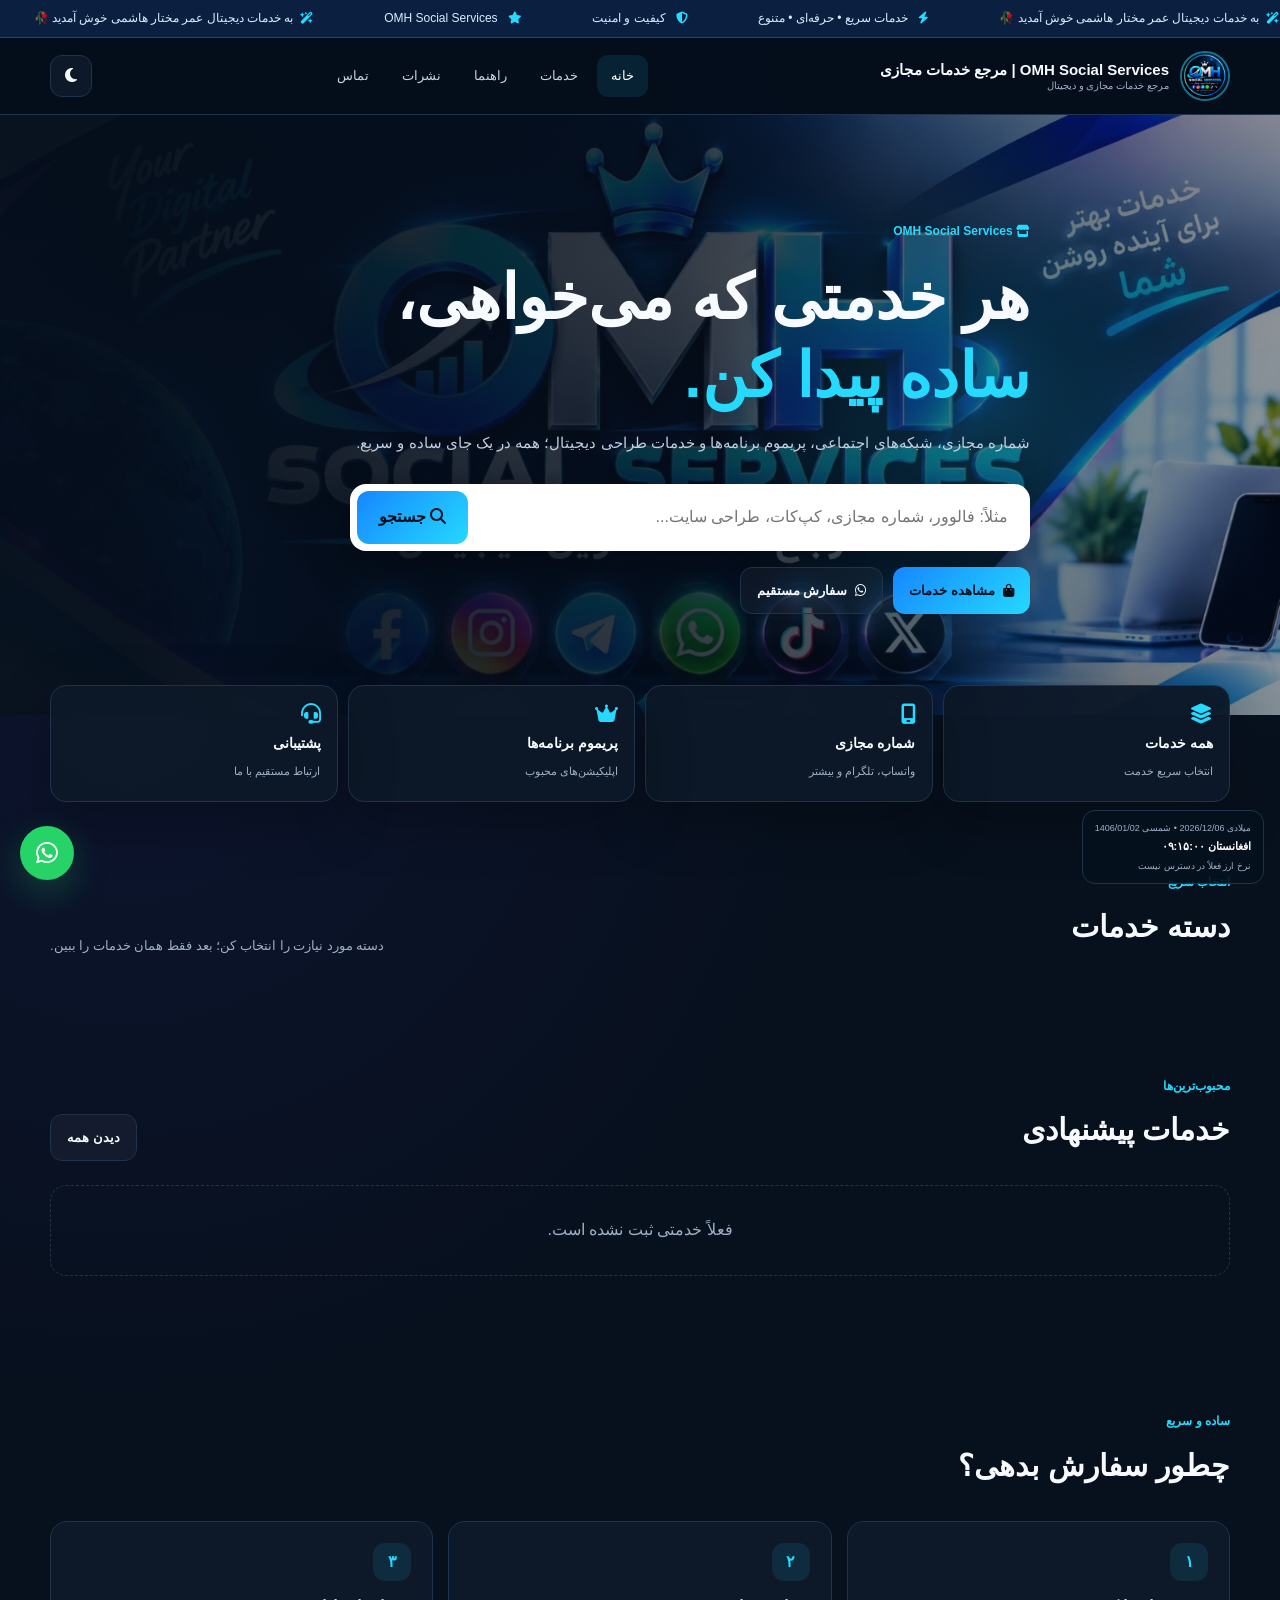
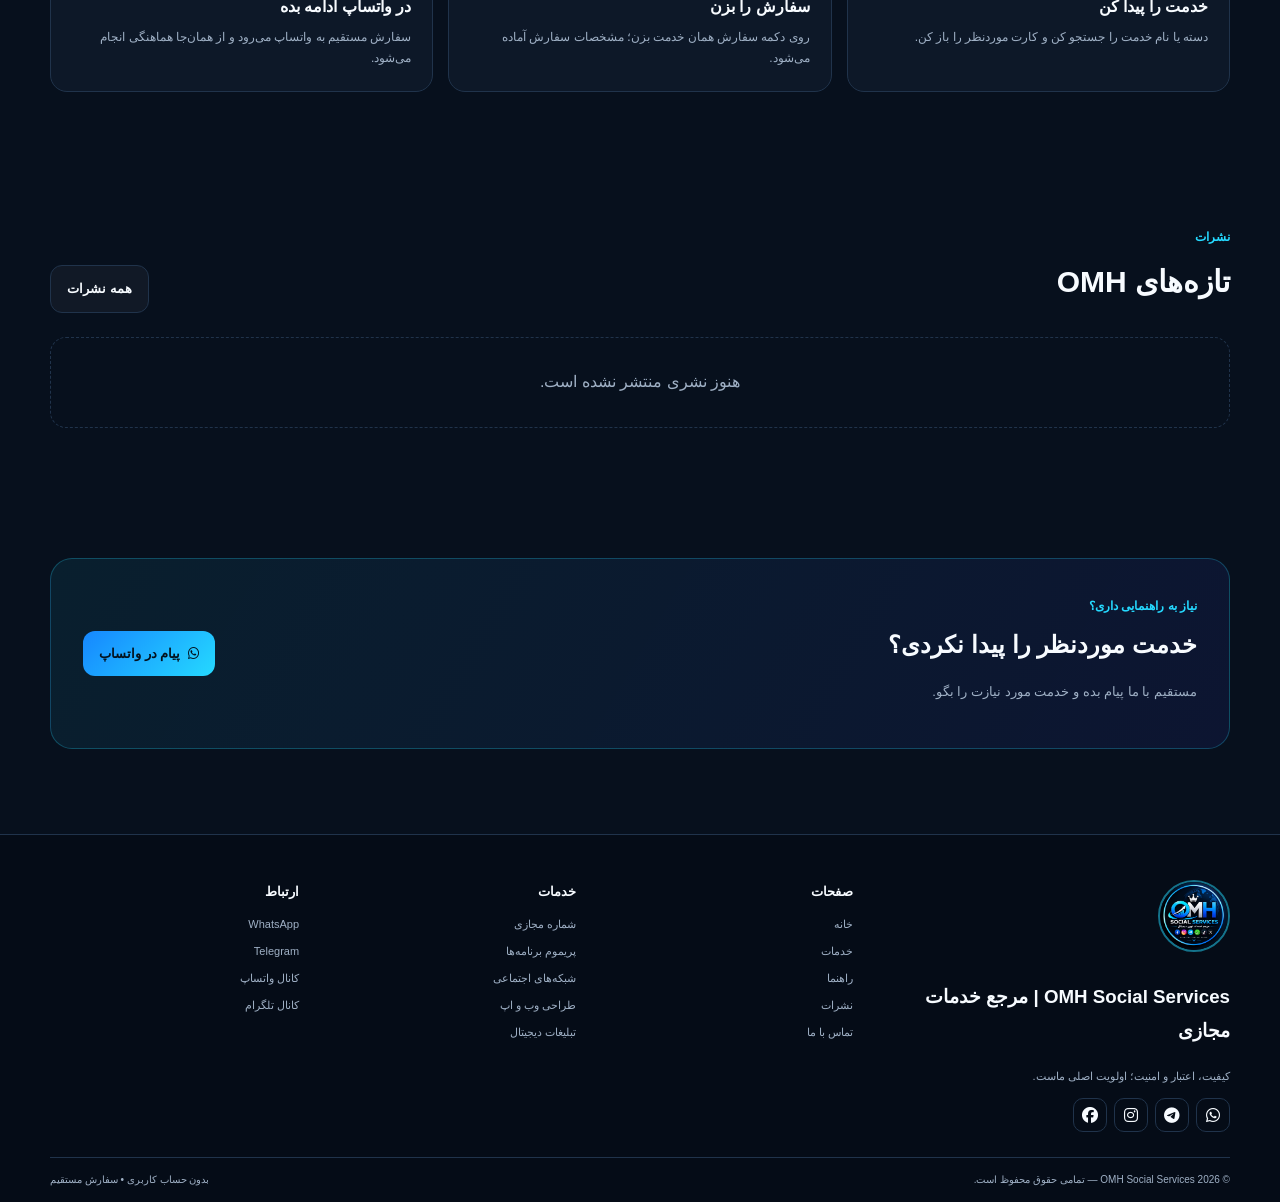
==== commit 9d0443da: "Add files via upload" ====
--- a/public/index.html
+++ b/public/index.html
@@ -1 +1 @@
-<!doctype html><html lang="fa" dir="rtl"><head><meta charset="utf-8"><meta name="viewport" content="width=device-width,initial-scale=1"><meta name="theme-color" content="#07111f"><meta name="description" content="OMH Social Services | مرجع خدمات مجازی و دیجیتال"><title>OMH Social Services | خانه</title><link rel="icon" href="images/omh-logo-circle.png"><link rel="stylesheet" href="https://cdnjs.cloudflare.com/ajax/libs/font-awesome/6.5.0/css/all.min.css"><link rel="stylesheet" href="style.css"></head><body><main><section class="hero"><div class="container hero-grid"><div class="hero-copy reveal"><span class="eyebrow"><i class="fa-solid fa-wand-magic-sparkles"></i> مرجع خدمات مجازی و نوین دیجیتال</span><h1>دنیای دیجیتال خودت را <span>قوی‌تر و زیباتر</span> بساز.</h1><p>ما در OMH Social Services با هدف تسهیل دسترسی شما به دنیای تکنولوژی و سرگرمی، خدمات متنوع، سریع و کاربردی ارائه می‌دهیم؛ از شماره‌های مجازی و خدمات شبکه‌های اجتماعی تا طراحی وب‌سایت، اپلیکیشن و تبلیغات دیجیتال.</p><div class="hero-actions"><a class="btn btn-primary" href="/services.html"><i class="fa-solid fa-layer-group"></i> کشف خدمات</a><a class="btn btn-ghost" href="/contact.html"><i class="fa-brands fa-whatsapp"></i> ارتباط با ما</a></div><div class="hero-points"><span><i class="fa-solid fa-circle-check"></i> کیفیت و اعتبار</span><span><i class="fa-solid fa-bolt"></i> رسیدگی سریع</span><span><i class="fa-solid fa-shield-halved"></i> توجه به امنیت</span></div></div><div class="hero-art reveal"><div class="orbit o1"><span class="orb-dot"></span></div><div class="orbit o2"></div><div class="logo-orbit"><img src="images/omh-logo-circle.png" alt="OMH Social Services"></div><div class="floating-chip chip1"><i class="fa-solid fa-sparkles"></i> Digital Services</div><div class="floating-chip chip2"><i class="fa-solid fa-headset"></i> پشتیبانی در دسترس</div><div class="floating-chip chip3"><i class="fa-solid fa-star"></i> تجربه حرفه‌ای</div></div></div></section><div class="marquee-band"><div class="marquee-track"><span><i class="fa-solid fa-bolt"></i> خدمات دیجیتال</span><span><i class="fa-solid fa-mobile-screen"></i> خدمات موبایل و اپ</span><span><i class="fa-solid fa-globe"></i> طراحی وب</span><span><i class="fa-solid fa-chart-line"></i> شبکه‌های اجتماعی</span><span><i class="fa-solid fa-palette"></i> طراحی تبلیغات</span><span><i class="fa-solid fa-film"></i> ویدیوهای تبلیغاتی</span><span><i class="fa-solid fa-crown"></i> پریموم برنامه‌ها</span><span><i class="fa-solid fa-bolt"></i> خدمات دیجیتال</span><span><i class="fa-solid fa-mobile-screen"></i> خدمات موبایل و اپ</span></div></div><section class="section"><div class="container"><div class="feature-grid stagger"><article class="feature-card"><div class="feature-icon"><i class="fa-solid fa-bolt"></i></div><h3>رسیدگی سریع</h3><p>فرآیند سفارش ساده و ارتباط سریع برای پیگیری خدمات.</p></article><article class="feature-card"><div class="feature-icon"><i class="fa-solid fa-shield-halved"></i></div><h3>توجه به امنیت</h3><p>امنیت و رضایت مشتری در اولویت تجربه خدمات قرار دارد.</p></article><article class="feature-card"><div class="feature-icon"><i class="fa-solid fa-layer-group"></i></div><h3>تنوع خدمات</h3><p>چندین دسته خدمات دیجیتال در یک مرجع واحد.</p></article><article class="feature-card"><div class="feature-icon"><i class="fa-solid fa-headset"></i></div><h3>ارتباط آسان</h3><p>برای سفارش یا پرسش از مسیرهای ارتباطی مشخص استفاده کنید.</p></article></div></div></section><section class="section"><div class="container"><div class="section-head reveal"><div><span class="section-kicker">خدمات منتخب</span><h2>چند پیشنهاد از دنیای OMH</h2></div><p>برای دیدن تمام دسته‌ها وارد صفحه خدمات شوید.</p></div><div id="featuredServices" class="services-grid"></div><div style="text-align:center;margin-top:25px"><a class="btn btn-primary" href="/services.html">مشاهده همه دسته‌ها <i class="fa-solid fa-arrow-left"></i></a></div></div></section><section class="section"><div class="container"><div class="section-head reveal"><div><span class="section-kicker">نشرات</span><h2>چیزهای تازه برای دیدن</h2></div><p>مطالب کوتاه و خبرهای سایت برای زنده‌تر شدن صفحه؛ بدون شلوغی تبلیغاتی.</p></div><div id="homePosts" class="posts-grid"></div></div></section><section class="section"><div class="container glass reveal" style="padding:35px;overflow:hidden;position:relative"><div style="display:grid;grid-template-columns:1.2fr .8fr;gap:30px;align-items:center"><div><span class="section-kicker">درباره ما</span><h2>OMH Social Services</h2><p style="color:var(--muted)">با مدیریت عمر مختار هاشمی، این مرجع با هدف ساده‌تر کردن دسترسی به خدمات مجازی و دیجیتال ساخته شده است. کیفیت، اعتبار، امنیت و ارتباط آسان، چهار پایه تجربه‌ای است که می‌خواهیم برای مشتریان فراهم کنیم.</p><a class="btn btn-ghost" href="/info.html">راهنمای خدمات <i class="fa-solid fa-arrow-left"></i></a></div><div style="text-align:center"><img src="images/omh-logo-circle.png" style="width:min(260px,80%);border-radius:50%;animation:float 5s ease-in-out infinite" alt="OMH"></div></div></div></section></main><script src="site.js" defer></script></body></html>
+<!doctype html><html lang="fa" dir="rtl"><head><meta charset="utf-8"><meta name="viewport" content="width=device-width,initial-scale=1"><meta name="theme-color" content="#07101d"><meta name="description" content="OMH Social Services | مرجع خدمات مجازی و دیجیتال"><title>OMH Social Services | مرجع خدمات</title><link rel="icon" href="images/omh-logo-circle.png"><link rel="stylesheet" href="https://cdnjs.cloudflare.com/ajax/libs/font-awesome/6.5.0/css/all.min.css"><link rel="stylesheet" href="style.css"></head><body><main><section class="hero-store"><div class="container hero-content"><span class="eyebrow"><i class="fa-solid fa-store"></i> OMH Social Services</span><h1>هر خدمتی که می‌خواهی، <span>ساده پیدا کن.</span></h1><p>شماره مجازی، شبکه‌های اجتماعی، پریموم برنامه‌ها و خدمات طراحی دیجیتال؛ همه در یک جای ساده و سریع.</p><form class="hero-search" id="homeSearch"><input id="homeSearchInput" type="search" placeholder="مثلاً: فالوور، شماره مجازی، کپ‌کات، طراحی سایت..." autocomplete="off"><button class="search-submit"><i class="fa-solid fa-magnifying-glass"></i> جستجو</button></form><div class="hero-actions"><a class="btn btn-primary" href="/services.html"><i class="fa-solid fa-bag-shopping"></i> مشاهده خدمات</a><a class="btn btn-ghost" id="heroWhatsApp"><i class="fa-brands fa-whatsapp"></i> سفارش مستقیم</a></div></div></section><section class="quick-strip"><div class="container quick-grid"><a class="quick-card" href="/services.html?category=all"><i class="fa-solid fa-layer-group"></i><b>همه خدمات</b><span>انتخاب سریع خدمت</span></a><a class="quick-card" href="/services.html"><i class="fa-solid fa-mobile-screen"></i><b>شماره مجازی</b><span>واتساپ، تلگرام و بیشتر</span></a><a class="quick-card" href="/services.html"><i class="fa-solid fa-crown"></i><b>پریموم برنامه‌ها</b><span>اپلیکیشن‌های محبوب</span></a><a class="quick-card" href="/contact.html"><i class="fa-solid fa-headset"></i><b>پشتیبانی</b><span>ارتباط مستقیم با ما</span></a></div></section><section class="section"><div class="container"><div class="section-head"><div><span class="section-kicker">انتخاب سریع</span><h2>دسته خدمات</h2></div><p>دسته مورد نیازت را انتخاب کن؛ بعد فقط همان خدمات را ببین.</p></div><div id="homeCategories" class="category-tabs"></div></div></section><section class="section" style="padding-top:10px"><div class="container"><div class="section-head"><div><span class="section-kicker">محبوب‌ترین‌ها</span><h2>خدمات پیشنهادی</h2></div><a class="btn btn-ghost" href="/services.html">دیدن همه</a></div><div id="featuredServices" class="services-grid"></div></div></section><section class="section"><div class="container"><div class="section-head"><div><span class="section-kicker">ساده و سریع</span><h2>چطور سفارش بدهی؟</h2></div></div><div class="steps-grid"><article class="simple-card"><span class="num">۱</span><h3>خدمت را پیدا کن</h3><p>دسته یا نام خدمت را جستجو کن و کارت موردنظر را باز کن.</p></article><article class="simple-card"><span class="num">۲</span><h3>سفارش را بزن</h3><p>روی دکمه سفارش همان خدمت بزن؛ مشخصات سفارش آماده می‌شود.</p></article><article class="simple-card"><span class="num">۳</span><h3>در واتساپ ادامه بده</h3><p>سفارش مستقیم به واتساپ می‌رود و از همان‌جا هماهنگی انجام می‌شود.</p></article></div></div></section><section class="section"><div class="container"><div class="section-head"><div><span class="section-kicker">نشرات</span><h2>تازه‌های OMH</h2></div><a class="btn btn-ghost" href="/posts.html">همه نشرات</a></div><div id="homePosts" class="posts-grid"></div></div></section><section class="section"><div class="container cta"><div class="cta-inner"><div><span class="section-kicker">نیاز به راهنمایی داری؟</span><h2>خدمت موردنظر را پیدا نکردی؟</h2><p>مستقیم با ما پیام بده و خدمت مورد نیازت را بگو.</p></div><a class="btn btn-primary" id="homeCta"><i class="fa-brands fa-whatsapp"></i> پیام در واتساپ</a></div></div></section></main><script src="site.js" defer></script></body></html>
--- a/public/style.css
+++ b/public/style.css
@@ -1,7 +1,4 @@
-@import url('https://fonts.googleapis.com/css2?family=Inter:wght@400;500;600;700;800&family=Noto+Naskh+Arabic:wght@400;500;600;700&display=swap');
-:root{--bg:#07111f;--bg2:#0b1930;--surface:rgba(13,28,50,.78);--surface2:rgba(18,39,69,.72);--text:#f6f9ff;--muted:#a9b9ce;--line:rgba(151,186,225,.16);--cyan:#25d9ff;--blue:#1477ff;--violet:#8a5cff;--pink:#ff4fd8;--green:#23e58a;--gold:#ffd36b;--shadow:0 24px 70px rgba(0,0,0,.35);--radius:24px;--max:1240px}
-*{box-sizing:border-box}html{scroll-behavior:smooth}body{margin:0;background:radial-gradient(circle at 10% 10%,rgba(20,119,255,.16),transparent 28%),radial-gradient(circle at 90% 15%,rgba(138,92,255,.13),transparent 30%),var(--bg);color:var(--text);font-family:Inter,'Noto Naskh Arabic',sans-serif;line-height:1.65;overflow-x:hidden}body.light{--bg:#edf5ff;--bg2:#fff;--surface:rgba(255,255,255,.84);--surface2:rgba(246,250,255,.88);--text:#10203a;--muted:#617089;--line:rgba(24,57,94,.12);--shadow:0 22px 60px rgba(32,77,130,.14)}a{color:inherit;text-decoration:none}button,input,select,textarea{font:inherit}button{cursor:pointer}.container{width:min(var(--max),calc(100% - 34px));margin:auto}.top-ticker{position:relative;z-index:30;overflow:hidden;border-bottom:1px solid var(--line);background:linear-gradient(90deg,rgba(20,119,255,.15),rgba(37,217,255,.09),rgba(255,79,216,.12));white-space:nowrap}.ticker-track{display:flex;width:max-content;animation:ticker 28s linear infinite}.ticker-item{padding:9px 34px;font-size:13px;color:#dcecff;display:flex;gap:12px;align-items:center}.ticker-item i{color:var(--cyan)}@keyframes ticker{to{transform:translateX(-50%)}}
-.site-header{position:sticky;top:0;z-index:25;background:rgba(5,15,28,.72);backdrop-filter:blur(18px);border-bottom:1px solid var(--line)}body.light .site-header{background:rgba(245,250,255,.78)}.header-inner{height:82px;display:flex;align-items:center;gap:18px}.brand{display:flex;align-items:center;gap:11px;min-width:245px}.brand-logo{width:58px;height:58px;border-radius:50%;object-fit:cover;border:2px solid rgba(37,217,255,.8);box-shadow:0 0 28px rgba(37,217,255,.25);animation:float 5s ease-in-out infinite}.brand-text{display:grid;line-height:1.15}.brand-text b{font-size:15px}.brand-text small{font-size:10px;color:var(--muted);margin-top:5px}.nav{display:flex;align-items:center;justify-content:center;gap:5px;flex:1}.nav a{position:relative;padding:10px 12px;border-radius:12px;color:var(--muted);font-size:14px;font-weight:700;transition:.25s}.nav a:hover,.nav a.active{color:#fff;background:rgba(37,217,255,.09)}.nav a.active:after{content:'';position:absolute;left:16px;right:16px;bottom:4px;height:2px;border-radius:99px;background:linear-gradient(90deg,var(--cyan),var(--violet))}.header-actions{display:flex;align-items:center;gap:8px}.icon-btn,.theme-btn{width:42px;height:42px;border:1px solid var(--line);background:var(--surface);color:var(--text);border-radius:13px}.menu-btn{display:none}.hero{position:relative;min-height:690px;display:grid;align-items:center;isolation:isolate;overflow:hidden;background:linear-gradient(90deg,rgba(3,13,27,.96) 0%,rgba(3,13,27,.77) 38%,rgba(3,13,27,.25) 100%),url('images/omh-home-background.jpg') center/cover}.hero:before{content:'';position:absolute;inset:0;background:radial-gradient(circle at 75% 35%,rgba(37,217,255,.2),transparent 22%),radial-gradient(circle at 20% 80%,rgba(138,92,255,.18),transparent 25%);z-index:-1}.hero:after{content:'';position:absolute;width:480px;height:480px;border-radius:50%;right:-130px;top:70px;border:1px solid rgba(37,217,255,.2);box-shadow:0 0 80px rgba(37,217,255,.08);animation:spin 26s linear infinite}.hero-grid{display:grid;grid-template-columns:1.2fr .8fr;gap:40px;align-items:center}.hero-copy{max-width:720px}.eyebrow,.section-kicker{display:inline-flex;align-items:center;gap:8px;color:var(--cyan);font-weight:800;font-size:12px;letter-spacing:.06em}.hero h1{font-size:clamp(42px,6vw,78px);line-height:1.02;margin:14px 0 22px;letter-spacing:-.04em}.hero h1 span{display:inline-block;background:linear-gradient(90deg,#fff,var(--cyan),#7e7cff);-webkit-background-clip:text;color:transparent;animation:shine 4s linear infinite;background-size:200%}.hero p{max-width:650px;color:#d4e1f2;font-size:18px}.hero-actions{display:flex;gap:12px;flex-wrap:wrap;margin:28px 0}.btn{border:1px solid var(--line);border-radius:15px;padding:13px 18px;display:inline-flex;align-items:center;gap:9px;font-weight:800;transition:.25s;position:relative;overflow:hidden}.btn:before{content:'';position:absolute;inset:-100% 40%;background:rgba(255,255,255,.15);transform:rotate(25deg);transition:.5s}.btn:hover:before{inset:-100% -20%}.btn:hover{transform:translateY(-3px)}.btn-primary{background:linear-gradient(135deg,var(--blue),var(--cyan));color:#04111e;border:0;box-shadow:0 15px 40px rgba(37,217,255,.2)}.btn-ghost{background:rgba(255,255,255,.07);color:#fff}.hero-points{display:flex;gap:18px;flex-wrap:wrap;color:#c6d6e8;font-size:13px}.hero-points span{display:flex;gap:7px;align-items:center}.hero-points i{color:var(--green)}.hero-art{position:relative;min-height:420px;display:grid;place-items:center}.logo-orbit{width:310px;height:310px;border-radius:50%;padding:10px;border:1px solid rgba(37,217,255,.35);box-shadow:0 0 70px rgba(37,217,255,.16),inset 0 0 50px rgba(37,217,255,.08);animation:float 5s ease-in-out infinite}.logo-orbit img{width:100%;height:100%;object-fit:cover;border-radius:50%;border:1px solid rgba(255,255,255,.16)}.orbit{position:absolute;border:1px dashed rgba(255,255,255,.22);border-radius:50%;animation:spin 18s linear infinite}.orbit.o1{width:390px;height:390px}.orbit.o2{width:460px;height:460px;animation-direction:reverse;animation-duration:28s}.orb-dot{position:absolute;width:11px;height:11px;border-radius:50%;background:var(--cyan);box-shadow:0 0 22px var(--cyan);top:15px;left:50%;transform:translateX(-50%)}.floating-chip{position:absolute;padding:10px 13px;border-radius:15px;background:rgba(7,18,34,.82);border:1px solid var(--line);backdrop-filter:blur(14px);box-shadow:var(--shadow);font-size:12px;animation:float 4s ease-in-out infinite}.chip1{top:12%;right:4%}.chip2{bottom:14%;left:3%;animation-delay:1s}.chip3{top:45%;left:-2%;animation-delay:2s}.section{padding:88px 0;position:relative}.section:before{content:'';position:absolute;inset:0;background:radial-gradient(circle at 8% 30%,rgba(37,217,255,.045),transparent 25%),radial-gradient(circle at 92% 70%,rgba(138,92,255,.055),transparent 25%);pointer-events:none}.section-head{display:flex;justify-content:space-between;gap:30px;align-items:end;margin-bottom:30px}.section-head h2{font-size:clamp(30px,4vw,48px);margin:6px 0}.section-head p{max-width:480px;color:var(--muted);margin:0}.marquee-band{overflow:hidden;border-block:1px solid var(--line);background:rgba(255,255,255,.025);padding:12px 0}.marquee-track{display:flex;width:max-content;animation:ticker 35s linear infinite}.marquee-track span{font-weight:800;color:#c5d8ee;padding:0 25px;display:flex;align-items:center;gap:14px}.marquee-track i{color:var(--cyan)}.feature-grid{display:grid;grid-template-columns:repeat(4,1fr);gap:14px}.feature-card,.glass{background:linear-gradient(145deg,rgba(255,255,255,.075),rgba(255,255,255,.025));border:1px solid var(--line);border-radius:22px;box-shadow:var(--shadow);backdrop-filter:blur(12px)}.feature-card{padding:22px;position:relative;overflow:hidden;transition:.3s}.feature-card:after{content:'';position:absolute;width:90px;height:90px;border-radius:50%;right:-35px;top:-35px;background:rgba(37,217,255,.12);filter:blur(2px)}.feature-card:hover{transform:translateY(-8px);border-color:rgba(37,217,255,.32)}.feature-icon{width:48px;height:48px;display:grid;place-items:center;border-radius:15px;background:linear-gradient(135deg,rgba(37,217,255,.18),rgba(138,92,255,.18));color:var(--cyan);font-size:20px}.feature-card h3{margin:15px 0 5px;font-size:16px}.feature-card p{margin:0;color:var(--muted);font-size:13px}.categories-grid{display:grid;grid-template-columns:repeat(4,1fr);gap:16px}.category-card{min-height:190px;padding:23px;border:1px solid var(--line);border-radius:24px;background:var(--surface);position:relative;overflow:hidden;cursor:pointer;transition:.3s}.category-card:before{content:'';position:absolute;width:170px;height:170px;border-radius:50%;background:radial-gradient(circle,rgba(37,217,255,.2),transparent 68%);right:-75px;bottom:-85px}.category-card:hover,.category-card.active{transform:translateY(-8px) scale(1.01);border-color:rgba(37,217,255,.5);box-shadow:0 20px 55px rgba(0,0,0,.3)}.category-card .cat-icon{width:60px;height:60px;border-radius:19px;display:grid;place-items:center;background:rgba(37,217,255,.09);color:var(--cyan);font-size:23px}.category-card h3{margin:18px 0 4px}.category-card p{color:var(--muted);font-size:12px;margin:0}.service-toolbar{display:flex;gap:12px;align-items:center;justify-content:space-between;margin:22px 0}.search{flex:1;max-width:520px;position:relative}.search i{position:absolute;right:16px;top:50%;transform:translateY(-50%);color:var(--muted)}.search input{width:100%;padding:14px 46px 14px 15px;border:1px solid var(--line);background:var(--surface);color:var(--text);border-radius:15px;outline:none}.subcategories{display:flex;gap:8px;overflow:auto;padding:4px 1px 14px}.subcategories button{white-space:nowrap;border:1px solid var(--line);background:transparent;color:var(--muted);padding:9px 13px;border-radius:12px}.subcategories button.active,.subcategories button:hover{background:rgba(37,217,255,.09);color:var(--text);border-color:rgba(37,217,255,.35)}.services-grid{display:grid;grid-template-columns:repeat(3,1fr);gap:18px}.service-card{position:relative;padding:20px;border:1px solid var(--line);background:linear-gradient(160deg,rgba(17,37,65,.86),rgba(8,20,37,.82));border-radius:24px;overflow:hidden;transition:.3s}.service-card:before{content:'';position:absolute;width:180px;height:180px;border-radius:50%;right:-80px;top:-90px;background:radial-gradient(circle,rgba(37,217,255,.15),transparent 65%);transition:.4s}.service-card:hover{transform:translateY(-7px);border-color:rgba(37,217,255,.35);box-shadow:0 25px 60px rgba(0,0,0,.3)}.service-card:hover:before{transform:scale(1.5)}.service-icon{width:78px;height:78px;border-radius:21px;display:grid;place-items:center;background:rgba(255,255,255,.05);border:1px solid var(--line);margin-bottom:16px;overflow:hidden}.service-icon img{width:100%;height:100%;object-fit:contain;padding:7px}.service-icon i{font-size:28px;color:var(--cyan)}.service-card h3{margin:0 0 5px;font-size:18px}.service-path{font-size:11px;color:var(--cyan);margin-bottom:9px}.service-desc{color:var(--muted);font-size:13px;min-height:48px}.service-bottom{display:flex;align-items:end;justify-content:space-between;gap:12px;margin-top:17px}.price strong{font-size:21px}.price small{color:var(--muted);display:block;font-size:10px}.order-btn{border:0;border-radius:13px;padding:11px 13px;background:linear-gradient(135deg,var(--blue),var(--cyan));color:#04111e;font-weight:900}.posts-grid{display:grid;grid-template-columns:repeat(3,1fr);gap:18px}.post-card{padding:23px;min-height:230px;position:relative;overflow:hidden}.post-card .post-top{display:flex;justify-content:space-between;color:var(--muted);font-size:11px}.post-card h3{font-size:20px;margin:17px 0 10px}.post-card p{color:var(--muted);font-size:13px;display:-webkit-box;-webkit-line-clamp:5;-webkit-box-orient:vertical;overflow:hidden}.post-like{position:absolute;bottom:18px;left:18px;border:1px solid var(--line);background:rgba(255,255,255,.04);color:var(--text);border-radius:11px;padding:7px 11px}.reviews-layout{display:grid;grid-template-columns:.85fr 1.15fr;gap:20px}.review-form{padding:25px}.form-grid{display:grid;grid-template-columns:1fr 1fr;gap:12px}.field{display:grid;gap:7px;margin-bottom:12px;color:var(--muted);font-size:12px}.field input,.field select,.field textarea{width:100%;border:1px solid var(--line);background:rgba(255,255,255,.04);color:var(--text);padding:12px;border-radius:13px;outline:none}.field textarea{min-height:120px;resize:vertical}.reviews-grid{display:grid;grid-template-columns:1fr 1fr;gap:14px}.review-card{padding:20px}.stars{color:var(--gold);letter-spacing:2px}.review-card p{color:var(--muted);font-size:13px}.contact-grid{display:grid;grid-template-columns:repeat(4,1fr);gap:15px}.contact-card{padding:22px;border:1px solid var(--line);border-radius:21px;background:var(--surface);display:flex;align-items:center;gap:13px;transition:.3s}.contact-card:hover{transform:translateY(-6px);border-color:rgba(37,217,255,.35)}.contact-card .brand-icon{font-size:27px}.contact-card span{display:grid;flex:1}.contact-card small{color:var(--muted)}.contact-card.whatsapp .brand-icon{color:#25d366}.social-row{display:flex;gap:10px;flex-wrap:wrap;margin-top:18px}.social-pill{padding:10px 14px;border-radius:13px;border:1px solid var(--line);background:rgba(255,255,255,.035);font-size:12px}.footer{position:relative;margin-top:60px;border-top:1px solid var(--line);background:#050d19;overflow:hidden}.footer:before{content:'';position:absolute;inset:auto 0 0;height:180px;background:radial-gradient(circle at 20% 100%,rgba(37,217,255,.1),transparent 40%),radial-gradient(circle at 80% 100%,rgba(138,92,255,.1),transparent 40%)}.footer-grid{position:relative;padding:52px 0 25px;display:grid;grid-template-columns:1.4fr 1fr 1fr 1fr;gap:35px}.footer-col h4{margin:0 0 15px;font-size:14px}.footer-col p,.footer-col li{color:var(--muted);font-size:12px}.footer-col ul{list-style:none;padding:0;margin:0;display:grid;gap:8px}.footer-brand-logo{width:78px;height:78px;border-radius:50%;object-fit:cover;border:2px solid rgba(37,217,255,.55);box-shadow:0 0 35px rgba(37,217,255,.14)}.footer-brand h3{margin:12px 0 4px}.footer-brand p{max-width:330px}.footer-social{display:flex;gap:8px;margin-top:14px}.footer-social a{width:38px;height:38px;border:1px solid var(--line);border-radius:12px;display:grid;place-items:center}.footer-bottom{position:relative;border-top:1px solid var(--line);padding:15px 0;display:flex;justify-content:space-between;gap:15px;color:var(--muted);font-size:11px}.floating-wa{position:fixed;z-index:40;bottom:22px;left:22px;width:58px;height:58px;border-radius:50%;display:grid;place-items:center;background:#25d366;color:white;font-size:27px;box-shadow:0 12px 35px rgba(37,211,102,.28);animation:pulse 2.2s infinite}.clock-panel{position:fixed;right:18px;bottom:18px;z-index:39;padding:12px 15px;border:1px solid var(--line);border-radius:16px;background:rgba(6,17,31,.8);backdrop-filter:blur(15px);font-size:10px;color:#cfe1f6;display:grid;gap:2px}.clock-panel b{font-size:13px;color:#fff}.section-spacer{height:1px}.empty{padding:35px;text-align:center;color:var(--muted);border:1px dashed var(--line);border-radius:18px;grid-column:1/-1}.reveal{opacity:0;transform:translateY(24px);transition:opacity .75s ease,transform .75s ease}.reveal.show{opacity:1;transform:none}.stagger>*{opacity:0;transform:translateY(22px);animation:rise .7s forwards}.stagger>*:nth-child(2){animation-delay:.08s}.stagger>*:nth-child(3){animation-delay:.16s}.stagger>*:nth-child(4){animation-delay:.24s}.stagger>*:nth-child(5){animation-delay:.32s}.stagger>*:nth-child(6){animation-delay:.4s}@keyframes rise{to{opacity:1;transform:none}}@keyframes float{50%{transform:translateY(-9px)}}@keyframes spin{to{transform:rotate(360deg)}}@keyframes shine{to{background-position:200% center}}@keyframes pulse{50%{box-shadow:0 0 0 14px rgba(37,211,102,.05),0 12px 35px rgba(37,211,102,.28)}}
-@media(max-width:1050px){.hero-grid{grid-template-columns:1fr}.hero-art{min-height:350px}.feature-grid,.categories-grid{grid-template-columns:repeat(2,1fr)}.services-grid{grid-template-columns:repeat(2,1fr)}.posts-grid{grid-template-columns:1fr 1fr}.contact-grid{grid-template-columns:1fr 1fr}.footer-grid{grid-template-columns:repeat(2,1fr)}}
-@media(max-width:760px){.container{width:min(var(--max),calc(100% - 22px))}.header-inner{height:70px}.brand{min-width:0;flex:1}.brand-logo{width:47px;height:47px}.brand-text b{font-size:12px}.brand-text small{font-size:8px}.menu-btn{display:block}.nav{position:absolute;top:70px;right:11px;left:11px;display:none;flex-direction:column;align-items:stretch;padding:10px;background:rgba(5,15,28,.96);border:1px solid var(--line);border-radius:18px;box-shadow:var(--shadow)}.nav.open{display:flex}.nav a{text-align:center}.header-actions{display:none}.hero{min-height:650px;background-position:center}.hero h1{font-size:43px}.hero p{font-size:15px}.logo-orbit{width:220px;height:220px}.orbit.o1{width:285px;height:285px}.orbit.o2{width:330px;height:330px}.floating-chip{font-size:9px}.chip1{right:0}.chip3{left:0}.section{padding:65px 0}.section-head{display:block}.section-head p{margin-top:10px}.feature-grid,.categories-grid,.services-grid,.posts-grid,.contact-grid,.reviews-layout{grid-template-columns:1fr}.reviews-grid{grid-template-columns:1fr}.form-grid{grid-template-columns:1fr}.service-toolbar{display:block}.search{max-width:none}.footer-grid{grid-template-columns:1fr 1fr;gap:25px}.footer-bottom{display:grid}.clock-panel{display:none}.floating-wa{width:52px;height:52px;bottom:15px;left:15px}.hero-art{min-height:280px}.ticker-item{font-size:11px}.footer-brand-logo{width:66px;height:66px}}
-@media(prefers-reduced-motion:reduce){*,*:before,*:after{animation-duration:.01ms!important;animation-iteration-count:1!important;scroll-behavior:auto!important;transition-duration:.01ms!important}}
+:root{--bg:#07101d;--surface:#0d1828;--surface2:#111f32;--text:#f7fbff;--muted:#9fb0c5;--line:#20334b;--cyan:#25d9ff;--blue:#1687ff;--green:#25d366;--gold:#ffc857;--danger:#ff6d85;--shadow:0 18px 55px rgba(0,0,0,.28);--radius:18px;--max:1180px}
+*{box-sizing:border-box}html{scroll-behavior:smooth}body{margin:0;background:radial-gradient(circle at 85% 0%,rgba(37,217,255,.07),transparent 28%),radial-gradient(circle at 10% 25%,rgba(87,74,255,.08),transparent 30%),var(--bg);color:var(--text);font-family:Tahoma,Arial,sans-serif;line-height:1.8}a{color:inherit;text-decoration:none}button,input,textarea,select{font:inherit}button{cursor:pointer}img{max-width:100%}.container{width:min(var(--max),calc(100% - 32px));margin:auto}.top-ticker{height:38px;overflow:hidden;background:#0b2040;border-bottom:1px solid #1e456c}.ticker-track{height:100%;display:flex;width:max-content;align-items:center;gap:70px;animation:ticker 28s linear infinite}.ticker-item{font-size:12px;color:#d9ecff;white-space:nowrap}.ticker-item i{color:var(--cyan);margin-left:7px}@keyframes ticker{to{transform:translateX(50%)}}.site-header{position:sticky;top:0;z-index:50;background:rgba(5,14,27,.92);backdrop-filter:blur(16px);border-bottom:1px solid var(--line)}.header-inner{height:76px;display:flex;align-items:center;gap:22px}.brand{display:flex;align-items:center;gap:11px;min-width:240px}.brand-logo{width:50px;height:50px;border-radius:50%;object-fit:cover;border:2px solid rgba(37,217,255,.5)}.brand-text{display:grid;line-height:1.3}.brand-text b{font-size:15px}.brand-text small{font-size:10px;color:var(--muted)}.nav{display:flex;align-items:center;gap:5px;flex:1;justify-content:center}.nav a{padding:9px 14px;border-radius:11px;color:#c7d4e3;font-size:13px}.nav a:hover,.nav a.active{background:rgba(37,217,255,.1);color:#fff}.header-actions{display:flex;gap:8px}.icon-btn,.theme-btn{width:42px;height:42px;border-radius:12px;border:1px solid var(--line);background:var(--surface);color:var(--text)}.menu-btn{display:none}.page{padding:34px 0 75px}.hero-store{position:relative;min-height:600px;display:flex;align-items:center;overflow:hidden;background:linear-gradient(90deg,rgba(5,14,27,.98) 10%,rgba(5,14,27,.82) 52%,rgba(5,14,27,.45)),url('images/omh-home-background.jpg') center/cover}.hero-store:after{content:'';position:absolute;inset:0;background:radial-gradient(circle at 78% 50%,rgba(37,217,255,.18),transparent 28%);pointer-events:none}.hero-content{position:relative;z-index:1;width:min(780px,100%);padding:75px 0}.eyebrow,.section-kicker{color:var(--cyan);font-size:12px;font-weight:800}.hero-content h1{font-size:clamp(34px,6vw,62px);line-height:1.25;margin:15px 0}.hero-content h1 span{color:var(--cyan)}.hero-content p{color:#c1cfde;max-width:680px;font-size:15px}.hero-search{display:flex;gap:8px;background:#fff;padding:7px;border-radius:16px;margin-top:28px;max-width:680px;box-shadow:0 18px 45px rgba(0,0,0,.3)}.hero-search input{flex:1;border:0;outline:0;background:#fff;color:#172235;padding:12px 15px;min-width:0}.search-submit{border:0;border-radius:12px;background:linear-gradient(135deg,var(--blue),var(--cyan));color:#04111d;font-weight:900;padding:0 22px}.hero-actions{display:flex;gap:10px;margin-top:16px;flex-wrap:wrap}.btn{display:inline-flex;align-items:center;justify-content:center;gap:8px;padding:11px 16px;border-radius:12px;border:1px solid var(--line);font-weight:800;font-size:13px}.btn-primary{background:linear-gradient(135deg,var(--blue),var(--cyan));color:#04111d;border:0}.btn-ghost{background:rgba(255,255,255,.04)}.quick-strip{margin-top:-30px;position:relative;z-index:3}.quick-grid{display:grid;grid-template-columns:repeat(4,1fr);gap:10px}.quick-card{padding:16px;background:rgba(13,24,40,.96);border:1px solid var(--line);border-radius:16px;box-shadow:var(--shadow)}.quick-card b{display:block;font-size:14px}.quick-card span{font-size:11px;color:var(--muted)}.quick-card i{color:var(--cyan);font-size:20px;margin-bottom:5px}.section{padding:65px 0}.section-head{display:flex;align-items:end;justify-content:space-between;gap:20px;margin-bottom:24px}.section-head h1,.section-head h2{margin:4px 0;font-size:30px}.section-head p{margin:0;color:var(--muted);font-size:13px;max-width:570px}.category-tabs{display:flex;gap:9px;overflow:auto;padding:2px 0 12px}.category-tab{white-space:nowrap;border:1px solid var(--line);background:var(--surface);color:#c7d4e3;border-radius:13px;padding:10px 14px}.category-tab:hover,.category-tab.active{border-color:rgba(37,217,255,.55);background:rgba(37,217,255,.1);color:#fff}.services-grid{display:grid;grid-template-columns:repeat(3,1fr);gap:15px}.service-card{background:var(--surface);border:1px solid var(--line);border-radius:18px;padding:17px;transition:.25s;position:relative;overflow:hidden}.service-card:hover{transform:translateY(-4px);border-color:rgba(37,217,255,.45);box-shadow:var(--shadow)}.service-icon{width:58px;height:58px;border-radius:15px;display:grid;place-items:center;background:#14263c;border:1px solid #29415d;margin-bottom:12px;overflow:hidden}.service-icon img{width:100%;height:100%;object-fit:contain;padding:5px}.service-icon i{font-size:23px;color:var(--cyan)}.service-path{font-size:10px;color:var(--cyan);min-height:18px}.service-card h3{font-size:16px;margin:3px 0}.service-desc{color:var(--muted);font-size:12px;min-height:45px;margin:4px 0}.service-bottom{display:flex;justify-content:space-between;align-items:end;gap:10px;margin-top:12px}.price small{display:block;color:var(--muted);font-size:10px}.price strong{font-size:17px}.order-btn{border:0;background:var(--cyan);color:#03121d;border-radius:11px;padding:9px 12px;font-weight:900;font-size:12px}.browse-box{padding:20px;background:var(--surface);border:1px solid var(--line);border-radius:18px}.browse-search{display:flex;align-items:center;gap:10px;border:1px solid var(--line);background:#091525;border-radius:13px;padding:3px 12px}.browse-search i{color:var(--cyan)}.browse-search input{width:100%;background:transparent;border:0;outline:0;color:#fff;padding:10px}.empty{padding:30px;text-align:center;color:var(--muted);border:1px dashed var(--line);border-radius:16px;grid-column:1/-1}.steps-grid,.feature-grid{display:grid;grid-template-columns:repeat(3,1fr);gap:15px}.simple-card{padding:21px;background:var(--surface);border:1px solid var(--line);border-radius:17px}.simple-card .num{width:38px;height:38px;border-radius:12px;display:grid;place-items:center;background:rgba(37,217,255,.1);color:var(--cyan);font-weight:900}.simple-card h3{font-size:16px;margin:12px 0 5px}.simple-card p{color:var(--muted);font-size:12px;margin:0}.posts-grid{display:grid;grid-template-columns:repeat(3,1fr);gap:15px}.post-card{padding:19px;background:var(--surface);border:1px solid var(--line);border-radius:17px}.post-top{display:flex;justify-content:space-between;color:var(--muted);font-size:10px}.post-card h3{font-size:17px;margin:12px 0 7px}.post-card p{color:var(--muted);font-size:12px;display:-webkit-box;-webkit-line-clamp:4;-webkit-box-orient:vertical;overflow:hidden}.post-like{border:1px solid var(--line);background:transparent;color:#fff;border-radius:10px;padding:6px 10px}.cta{padding:32px;border:1px solid rgba(37,217,255,.25);border-radius:22px;background:linear-gradient(120deg,rgba(37,217,255,.08),rgba(72,76,255,.09))}.cta-inner{display:flex;justify-content:space-between;align-items:center;gap:25px}.cta h2{margin:4px 0}.cta p{color:var(--muted);font-size:13px}.contact-grid{display:grid;grid-template-columns:repeat(4,1fr);gap:13px}.contact-card{padding:18px;background:var(--surface);border:1px solid var(--line);border-radius:16px;display:flex;align-items:center;gap:11px}.contact-card .brand-icon{font-size:25px}.contact-card span{display:grid;flex:1}.contact-card small{color:var(--muted);font-size:10px}.contact-card.whatsapp .brand-icon{color:var(--green)}.social-row{display:flex;gap:8px;flex-wrap:wrap}.social-pill{padding:9px 12px;border:1px solid var(--line);border-radius:11px;color:#d5e0ec;font-size:12px}.reviews-layout{display:grid;grid-template-columns:.8fr 1.2fr;gap:15px}.review-form,.review-card{padding:20px;background:var(--surface);border:1px solid var(--line);border-radius:17px}.form-grid{display:grid;grid-template-columns:1fr 1fr;gap:10px}.field{display:grid;gap:5px;color:var(--muted);font-size:11px;margin-bottom:10px}.field input,.field select,.field textarea{width:100%;border:1px solid var(--line);background:#091525;color:#fff;border-radius:11px;padding:10px;outline:0}.field textarea{min-height:110px}.reviews-grid{display:grid;grid-template-columns:1fr 1fr;gap:12px}.stars{color:var(--gold)}.review-card p{color:var(--muted);font-size:12px}.info-grid{display:grid;grid-template-columns:repeat(2,1fr);gap:15px}.info-card{padding:20px;background:var(--surface);border:1px solid var(--line);border-radius:17px}.info-card h3{margin:9px 0 5px}.info-card p{color:var(--muted);font-size:12px}.info-points{display:grid;gap:5px;margin:10px 0}.info-points span{font-size:11px;color:#c9d7e6}.info-points i{color:var(--green);margin-left:5px}.pdf-grid{display:grid;grid-template-columns:repeat(3,1fr);gap:15px}.pdf-card{background:var(--surface);border:1px solid var(--line);border-radius:17px;overflow:hidden}.pdf-cover{height:260px;background:#07111d;display:grid;place-items:center}.pdf-cover canvas{width:100%;height:100%;object-fit:cover}.pdf-meta{padding:16px}.pdf-meta h3{font-size:16px;margin:0 0 5px}.pdf-meta p{color:var(--muted);font-size:11px}.pdf-btn{display:inline-flex;padding:8px 11px;background:var(--cyan);color:#03121d;border-radius:10px;font-size:11px;font-weight:900}.footer{margin-top:20px;border-top:1px solid var(--line);background:#050c17}.footer-grid{display:grid;grid-template-columns:1.4fr 1fr 1fr 1fr;gap:28px;padding:45px 0 25px}.footer-col h4{margin:0 0 12px;font-size:13px}.footer-col p,.footer-col li{color:var(--muted);font-size:11px}.footer-col ul{list-style:none;padding:0;margin:0;display:grid;gap:7px}.footer-brand-logo{width:72px;height:72px;border-radius:50%;border:2px solid rgba(37,217,255,.5)}.footer-social{display:flex;gap:7px;margin-top:12px}.footer-social a{width:34px;height:34px;display:grid;place-items:center;border:1px solid var(--line);border-radius:10px}.footer-bottom{border-top:1px solid var(--line);padding:13px 0;display:flex;justify-content:space-between;color:var(--muted);font-size:10px}.floating-wa{position:fixed;z-index:60;bottom:20px;left:20px;width:54px;height:54px;border-radius:50%;display:grid;place-items:center;background:var(--green);color:#fff;font-size:25px;box-shadow:0 12px 35px rgba(37,211,102,.25)}.clock-panel{position:fixed;z-index:40;right:16px;bottom:16px;padding:9px 12px;border:1px solid var(--line);border-radius:13px;background:rgba(6,17,31,.9);font-size:9px;color:var(--muted);display:grid;gap:1px}.clock-panel b{font-size:11px;color:#fff}.reveal{opacity:0;transform:translateY(12px);transition:.5s}.reveal.show{opacity:1;transform:none}.light{--bg:#f4f7fb;--surface:#fff;--surface2:#eef4f9;--text:#132033;--muted:#617087;--line:#d8e2ec}.light .site-header{background:rgba(255,255,255,.92)}.light .hero-store{background:linear-gradient(90deg,rgba(244,247,251,.96),rgba(244,247,251,.78)),url('images/omh-home-background.jpg') center/cover}.light .hero-content p{color:#43546a}.light .hero-search{background:#fff}.light .browse-search,.light .field input,.light .field select,.light .field textarea{background:#f5f8fb;color:#172235}.light .footer{background:#eaf0f6}.light .post-like{color:#132033}
+@media(max-width:1000px){.nav{gap:0}.services-grid{grid-template-columns:repeat(2,1fr)}.contact-grid{grid-template-columns:repeat(2,1fr)}.quick-grid{grid-template-columns:repeat(2,1fr)}.footer-grid{grid-template-columns:repeat(2,1fr)}}
+@media(max-width:720px){.container{width:min(var(--max),calc(100% - 22px))}.header-inner{height:66px}.brand{min-width:0;flex:1}.brand-logo{width:44px;height:44px}.brand-text b{font-size:12px}.brand-text small{font-size:8px}.menu-btn{display:block}.nav{position:absolute;top:66px;right:11px;left:11px;display:none;flex-direction:column;padding:8px;background:rgba(5,14,27,.98);border:1px solid var(--line);border-radius:15px}.nav.open{display:flex}.nav a{text-align:center}.header-actions{display:none}.hero-store{min-height:590px}.hero-content{padding:60px 0}.hero-content h1{font-size:38px}.hero-content p{font-size:13px}.hero-search{margin-top:20px}.search-submit{padding:0 15px}.quick-strip{margin-top:-18px}.quick-grid{grid-template-columns:1fr 1fr}.quick-card{padding:13px}.section{padding:48px 0}.section-head{display:block}.section-head p{margin-top:5px}.services-grid,.posts-grid,.info-grid,.pdf-grid,.steps-grid,.feature-grid,.reviews-layout{grid-template-columns:1fr}.contact-grid{grid-template-columns:1fr}.form-grid{grid-template-columns:1fr}.cta-inner{display:block}.cta .btn{margin-top:10px}.footer-grid{grid-template-columns:1fr 1fr;gap:20px}.footer-bottom{display:grid;gap:5px}.clock-panel{display:none}.floating-wa{width:50px;height:50px;bottom:14px;left:14px}.ticker-track{gap:45px}.ticker-item{font-size:10px}}
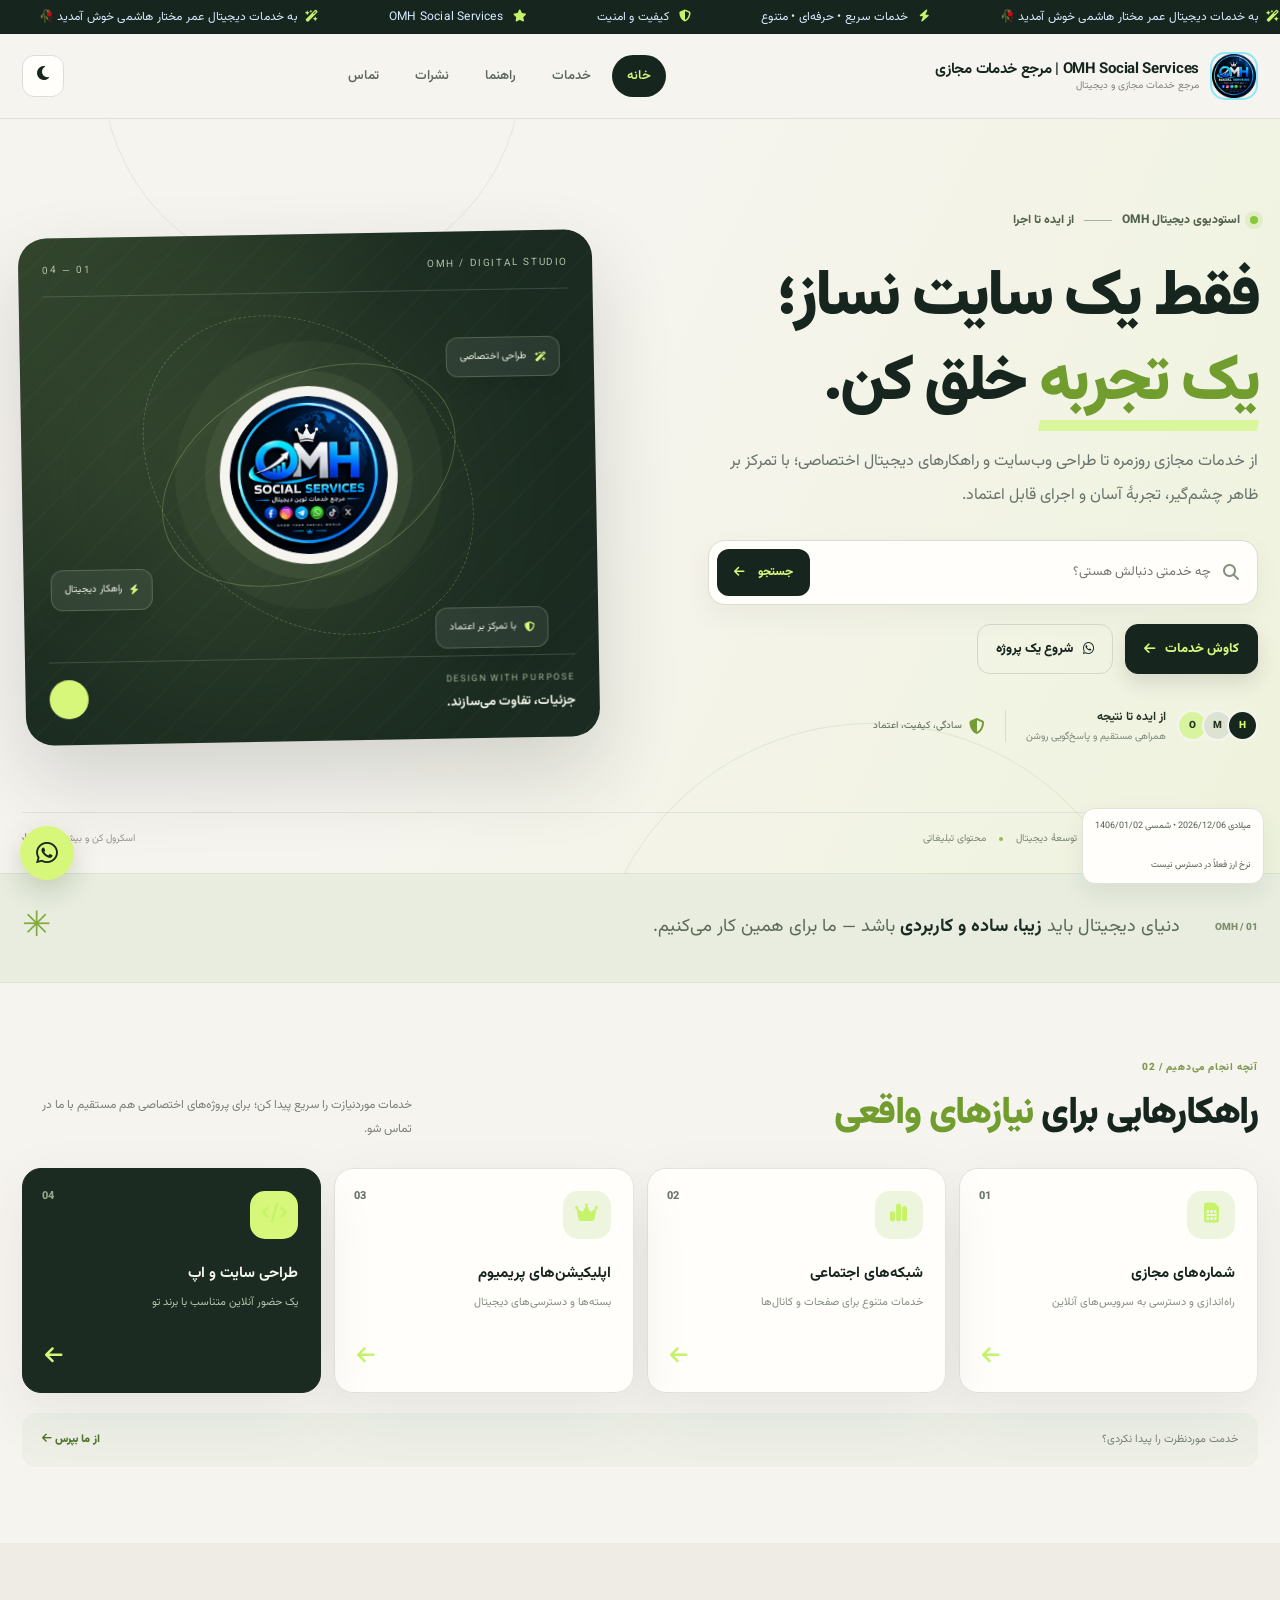
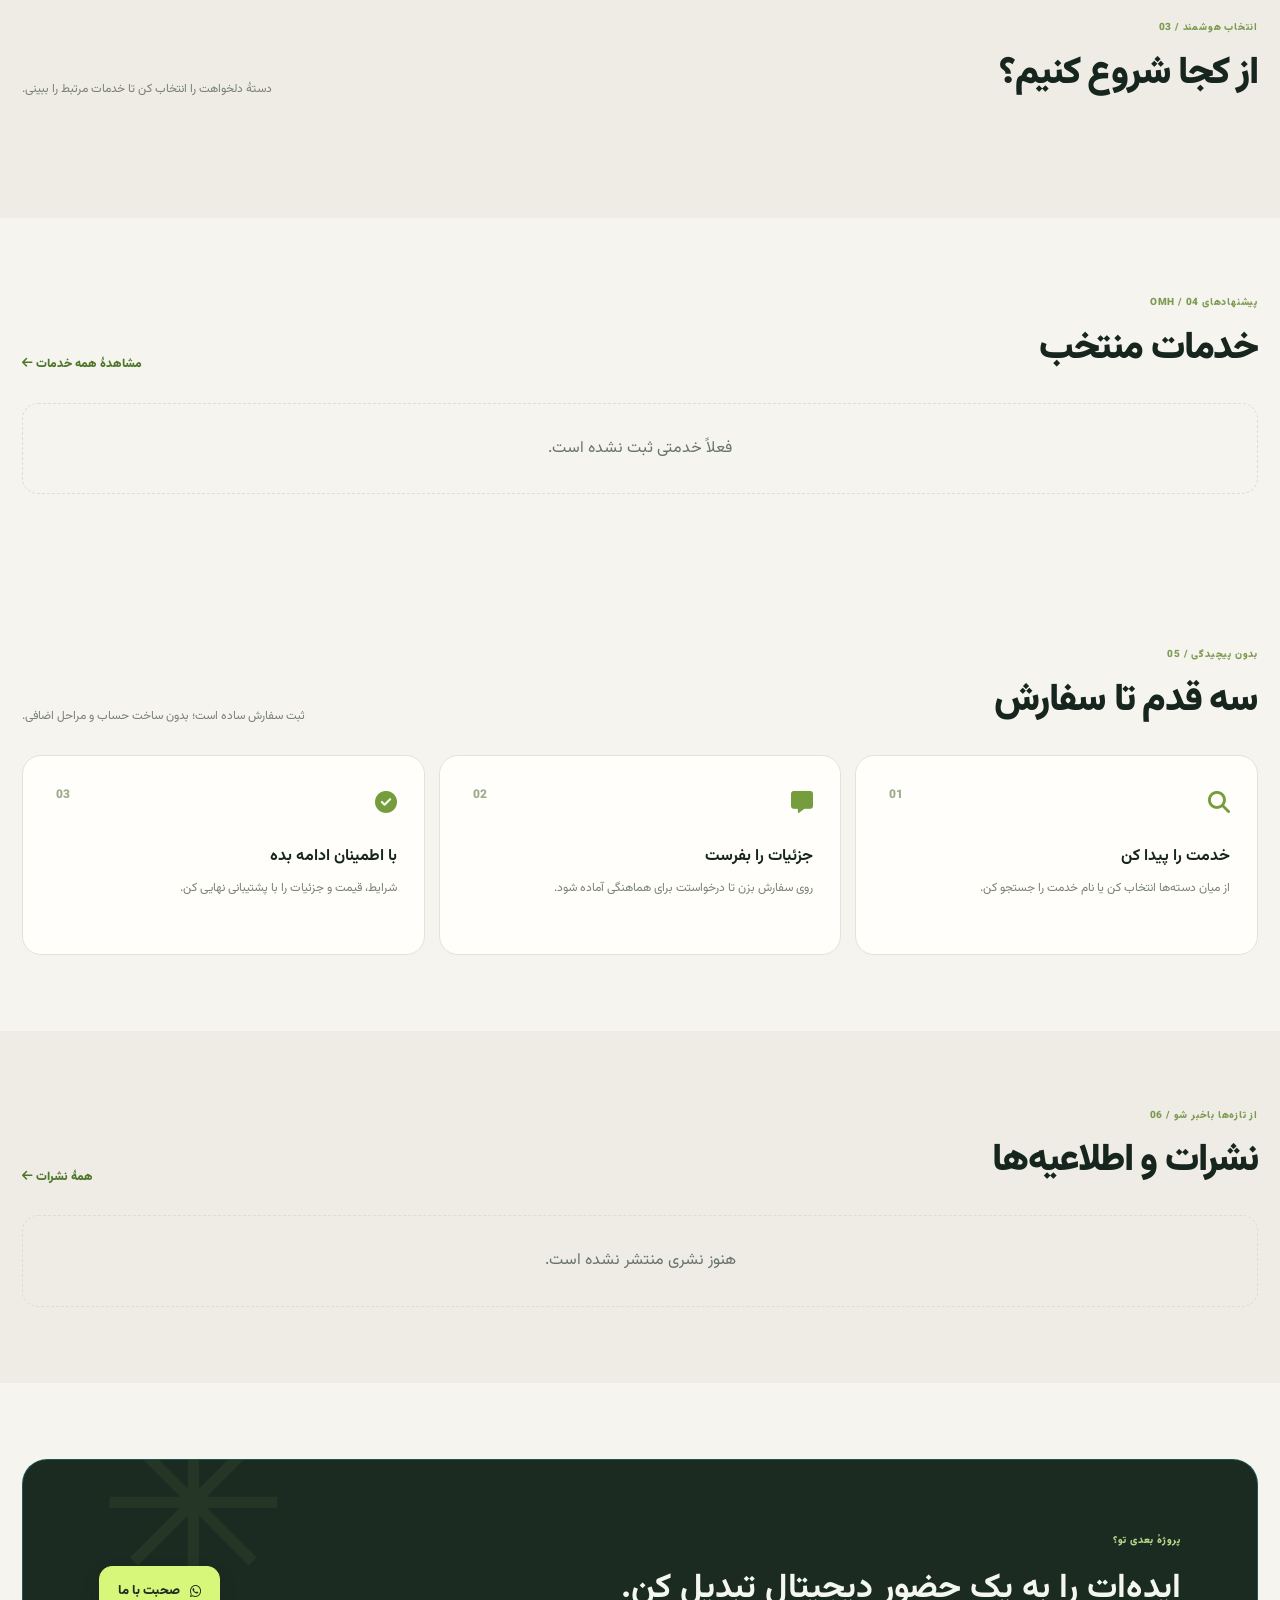
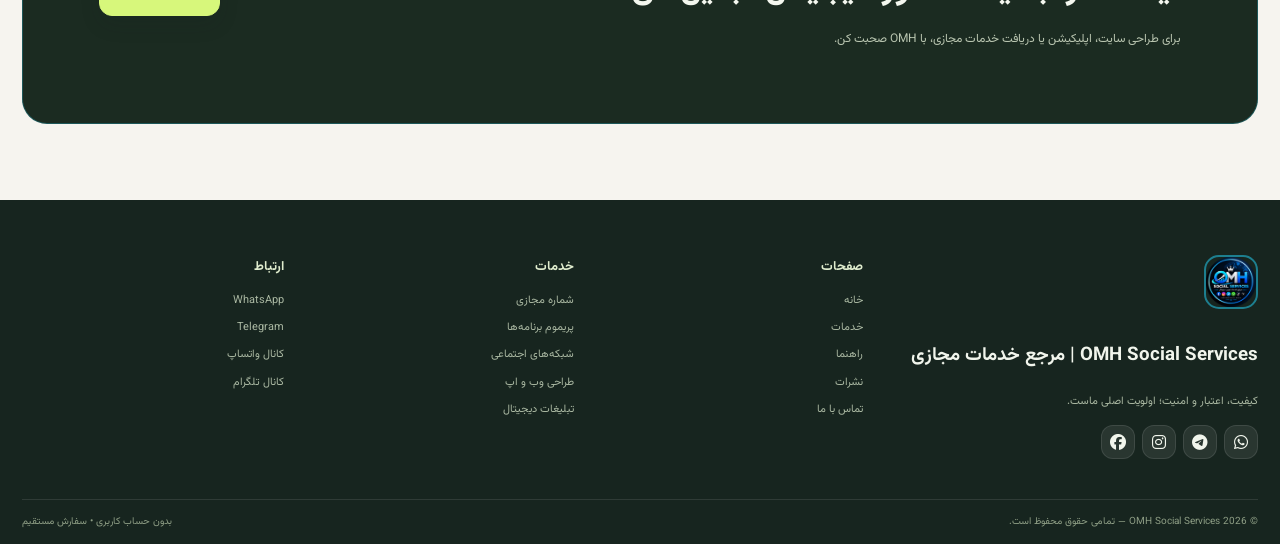
==== commit d704d8c6: "Add files via upload" ====
--- a/public/index.html
+++ b/public/index.html
@@ -1 +1,45 @@
-<!doctype html><html lang="fa" dir="rtl"><head><meta charset="utf-8"><meta name="viewport" content="width=device-width,initial-scale=1"><meta name="theme-color" content="#07101d"><meta name="description" content="OMH Social Services | مرجع خدمات مجازی و دیجیتال"><title>OMH Social Services | مرجع خدمات</title><link rel="icon" href="images/omh-logo-circle.png"><link rel="stylesheet" href="https://cdnjs.cloudflare.com/ajax/libs/font-awesome/6.5.0/css/all.min.css"><link rel="stylesheet" href="style.css"></head><body><main><section class="hero-store"><div class="container hero-content"><span class="eyebrow"><i class="fa-solid fa-store"></i> OMH Social Services</span><h1>هر خدمتی که می‌خواهی، <span>ساده پیدا کن.</span></h1><p>شماره مجازی، شبکه‌های اجتماعی، پریموم برنامه‌ها و خدمات طراحی دیجیتال؛ همه در یک جای ساده و سریع.</p><form class="hero-search" id="homeSearch"><input id="homeSearchInput" type="search" placeholder="مثلاً: فالوور، شماره مجازی، کپ‌کات، طراحی سایت..." autocomplete="off"><button class="search-submit"><i class="fa-solid fa-magnifying-glass"></i> جستجو</button></form><div class="hero-actions"><a class="btn btn-primary" href="/services.html"><i class="fa-solid fa-bag-shopping"></i> مشاهده خدمات</a><a class="btn btn-ghost" id="heroWhatsApp"><i class="fa-brands fa-whatsapp"></i> سفارش مستقیم</a></div></div></section><section class="quick-strip"><div class="container quick-grid"><a class="quick-card" href="/services.html?category=all"><i class="fa-solid fa-layer-group"></i><b>همه خدمات</b><span>انتخاب سریع خدمت</span></a><a class="quick-card" href="/services.html"><i class="fa-solid fa-mobile-screen"></i><b>شماره مجازی</b><span>واتساپ، تلگرام و بیشتر</span></a><a class="quick-card" href="/services.html"><i class="fa-solid fa-crown"></i><b>پریموم برنامه‌ها</b><span>اپلیکیشن‌های محبوب</span></a><a class="quick-card" href="/contact.html"><i class="fa-solid fa-headset"></i><b>پشتیبانی</b><span>ارتباط مستقیم با ما</span></a></div></section><section class="section"><div class="container"><div class="section-head"><div><span class="section-kicker">انتخاب سریع</span><h2>دسته خدمات</h2></div><p>دسته مورد نیازت را انتخاب کن؛ بعد فقط همان خدمات را ببین.</p></div><div id="homeCategories" class="category-tabs"></div></div></section><section class="section" style="padding-top:10px"><div class="container"><div class="section-head"><div><span class="section-kicker">محبوب‌ترین‌ها</span><h2>خدمات پیشنهادی</h2></div><a class="btn btn-ghost" href="/services.html">دیدن همه</a></div><div id="featuredServices" class="services-grid"></div></div></section><section class="section"><div class="container"><div class="section-head"><div><span class="section-kicker">ساده و سریع</span><h2>چطور سفارش بدهی؟</h2></div></div><div class="steps-grid"><article class="simple-card"><span class="num">۱</span><h3>خدمت را پیدا کن</h3><p>دسته یا نام خدمت را جستجو کن و کارت موردنظر را باز کن.</p></article><article class="simple-card"><span class="num">۲</span><h3>سفارش را بزن</h3><p>روی دکمه سفارش همان خدمت بزن؛ مشخصات سفارش آماده می‌شود.</p></article><article class="simple-card"><span class="num">۳</span><h3>در واتساپ ادامه بده</h3><p>سفارش مستقیم به واتساپ می‌رود و از همان‌جا هماهنگی انجام می‌شود.</p></article></div></div></section><section class="section"><div class="container"><div class="section-head"><div><span class="section-kicker">نشرات</span><h2>تازه‌های OMH</h2></div><a class="btn btn-ghost" href="/posts.html">همه نشرات</a></div><div id="homePosts" class="posts-grid"></div></div></section><section class="section"><div class="container cta"><div class="cta-inner"><div><span class="section-kicker">نیاز به راهنمایی داری؟</span><h2>خدمت موردنظر را پیدا نکردی؟</h2><p>مستقیم با ما پیام بده و خدمت مورد نیازت را بگو.</p></div><a class="btn btn-primary" id="homeCta"><i class="fa-brands fa-whatsapp"></i> پیام در واتساپ</a></div></div></section></main><script src="site.js" defer></script></body></html>
+<!doctype html>
+<html lang="fa" dir="rtl">
+<head>
+<meta charset="utf-8"><meta name="viewport" content="width=device-width,initial-scale=1">
+<meta name="theme-color" content="#f6f4ef">
+<meta name="description" content="OMH Social Services؛ خدمات مجازی، طراحی وب‌سایت و راهکارهای دیجیتال با طراحی اختصاصی.">
+<title>OMH Social Services | تجربه‌ای متفاوت از دنیای دیجیتال</title>
+<link rel="icon" href="images/omh-logo-circle.png">
+<link rel="preconnect" href="https://fonts.googleapis.com"><link rel="preconnect" href="https://fonts.gstatic.com" crossorigin>
+<link href="https://fonts.googleapis.com/css2?family=Vazirmatn:wght@300;400;500;600;700;800;900&display=swap" rel="stylesheet">
+<link rel="stylesheet" href="https://cdnjs.cloudflare.com/ajax/libs/font-awesome/6.5.0/css/all.min.css">
+<link rel="stylesheet" href="style.css">
+</head>
+<body class="home-page">
+<main>
+<section class="showcase-hero">
+ <div class="hero-orbit orbit-one"></div><div class="hero-orbit orbit-two"></div>
+ <div class="container showcase-layout">
+  <div class="showcase-copy">
+   <div class="hero-kicker"><span class="live-dot"></span> استودیوی دیجیتال OMH <span class="kicker-line"></span> از ایده تا اجرا</div>
+   <h1>فقط یک سایت نساز؛<br><em>یک تجربه</em> خلق کن.</h1>
+   <p class="hero-lead">از خدمات مجازی روزمره تا طراحی وب‌سایت و راهکارهای دیجیتال اختصاصی؛ با تمرکز بر ظاهر چشم‌گیر، تجربهٔ آسان و اجرای قابل اعتماد.</p>
+   <form class="hero-search" id="homeSearch"><i class="fa-solid fa-magnifying-glass"></i><input id="homeSearchInput" type="search" placeholder="چه خدمتی دنبالش هستی؟" autocomplete="off"><button class="search-submit">جستجو <i class="fa-solid fa-arrow-left"></i></button></form>
+   <div class="hero-actions"><a class="btn btn-primary" href="/services.html">کاوش خدمات <i class="fa-solid fa-arrow-left"></i></a><a class="btn btn-ghost" id="heroWhatsApp"><i class="fa-brands fa-whatsapp"></i> شروع یک پروژه</a></div>
+   <div class="trust-row"><div class="trust-avatars"><span>O</span><span>M</span><span>H</span></div><div><b>از ایده تا نتیجه</b><small>همراهی مستقیم و پاسخ‌گویی روشن</small></div><div class="trust-divider"></div><div class="trust-mark"><i class="fa-solid fa-shield-halved"></i><span>سادگی، کیفیت، اعتماد</span></div></div>
+  </div>
+  <div class="showcase-art" aria-label="نمایش هویت بصری OMH">
+   <div class="art-backdrop"></div><div class="art-topline"><span>OMH / DIGITAL STUDIO</span><span>01 — 04</span></div>
+   <div class="art-logo-wrap"><div class="art-ring ring-a"></div><div class="art-ring ring-b"></div><div class="art-logo"><img src="images/omh-logo-circle.png" alt="نشان OMH"></div><span class="orbit-tag tag-design"><i class="fa-solid fa-wand-magic-sparkles"></i> طراحی اختصاصی</span><span class="orbit-tag tag-digital"><i class="fa-solid fa-bolt"></i> راهکار دیجیتال</span><span class="orbit-tag tag-trust"><i class="fa-solid fa-shield-halved"></i> با تمرکز بر اعتماد</span></div>
+   <div class="art-bottom"><div><small>DESIGN WITH PURPOSE</small><b>جزئیات، تفاوت می‌سازند.</b></div><div class="art-arrow"><i class="fa-solid fa-arrow-up-left"></i></div></div>
+  </div>
+ </div>
+ <div class="hero-bottom container"><span>خدمات مجازی</span><i></i><span>طراحی وب‌سایت</span><i></i><span>توسعهٔ دیجیتال</span><i></i><span>محتوای تبلیغاتی</span><span class="hero-bottom-note">اسکرول کن و بیشتر ببین <i class="fa-solid fa-arrow-down"></i></span></div>
+</section>
+<section class="intro-band"><div class="container intro-band-inner"><span class="intro-index">01 / OMH</span><p>دنیای دیجیتال باید <strong>زیبا، ساده و کاربردی</strong> باشد — ما برای همین کار می‌کنیم.</p><span class="intro-star">✳</span></div></section>
+<section class="section section-services"><div class="container"><div class="section-head"><div><span class="section-kicker">آنچه انجام می‌دهیم / 02</span><h2>راهکارهایی برای <em>نیازهای واقعی</em></h2></div><p>خدمات موردنیازت را سریع پیدا کن؛ برای پروژه‌های اختصاصی هم مستقیم با ما در تماس شو.</p></div>
+ <div class="quick-grid showcase-quick"><a class="quick-card" href="/services.html"><span class="quick-number">01</span><span class="quick-icon"><i class="fa-solid fa-sim-card"></i></span><b>شماره‌های مجازی</b><span>راه‌اندازی و دسترسی به سرویس‌های آنلاین</span><i class="fa-solid fa-arrow-left quick-arrow"></i></a><a class="quick-card" href="/services.html"><span class="quick-number">02</span><span class="quick-icon"><i class="fa-solid fa-chart-simple"></i></span><b>شبکه‌های اجتماعی</b><span>خدمات متنوع برای صفحات و کانال‌ها</span><i class="fa-solid fa-arrow-left quick-arrow"></i></a><a class="quick-card" href="/services.html"><span class="quick-number">03</span><span class="quick-icon"><i class="fa-solid fa-crown"></i></span><b>اپلیکیشن‌های پریمیوم</b><span>بسته‌ها و دسترسی‌های دیجیتال</span><i class="fa-solid fa-arrow-left quick-arrow"></i></a><a class="quick-card featured-quick" href="/contact.html"><span class="quick-number">04</span><span class="quick-icon"><i class="fa-solid fa-code"></i></span><b>طراحی سایت و اپ</b><span>یک حضور آنلاین متناسب با برند تو</span><i class="fa-solid fa-arrow-left quick-arrow"></i></a></div>
+ <div class="section-footnote"><span>خدمت موردنظرت را پیدا نکردی؟</span><a href="/contact.html">از ما بپرس <i class="fa-solid fa-arrow-left"></i></a></div>
+</div></section>
+<section class="section category-section"><div class="container"><div class="section-head"><div><span class="section-kicker">انتخاب هوشمند / 03</span><h2>از کجا شروع کنیم؟</h2></div><p>دستهٔ دلخواهت را انتخاب کن تا خدمات مرتبط را ببینی.</p></div><div id="homeCategories" class="category-tabs"></div></div></section>
+<section class="section featured-section"><div class="container"><div class="section-head"><div><span class="section-kicker">پیشنهادهای OMH / 04</span><h2>خدمات منتخب</h2></div><a class="text-link" href="/services.html">مشاهدهٔ همه خدمات <i class="fa-solid fa-arrow-left"></i></a></div><div id="featuredServices" class="services-grid"></div></div></section>
+<section class="section process-section"><div class="container"><div class="section-head"><div><span class="section-kicker">بدون پیچیدگی / 05</span><h2>سه قدم تا سفارش</h2></div><p>ثبت سفارش ساده است؛ بدون ساخت حساب و مراحل اضافی.</p></div><div class="steps-grid"><article class="simple-card"><span class="num">01</span><i class="fa-solid fa-magnifying-glass"></i><h3>خدمت را پیدا کن</h3><p>از میان دسته‌ها انتخاب کن یا نام خدمت را جستجو کن.</p></article><article class="simple-card"><span class="num">02</span><i class="fa-solid fa-message"></i><h3>جزئیات را بفرست</h3><p>روی سفارش بزن تا درخواستت برای هماهنگی آماده شود.</p></article><article class="simple-card"><span class="num">03</span><i class="fa-solid fa-circle-check"></i><h3>با اطمینان ادامه بده</h3><p>شرایط، قیمت و جزئیات را با پشتیبانی نهایی کن.</p></article></div></div></section>
+<section class="section posts-section"><div class="container"><div class="section-head"><div><span class="section-kicker">از تازه‌ها باخبر شو / 06</span><h2>نشرات و اطلاعیه‌ها</h2></div><a class="text-link" href="/posts.html">همهٔ نشرات <i class="fa-solid fa-arrow-left"></i></a></div><div id="homePosts" class="posts-grid"></div></div></section>
+<section class="section final-cta"><div class="container cta"><div class="cta-inner"><div><span class="section-kicker">پروژهٔ بعدی تو؟</span><h2>ایده‌ات را به یک حضور دیجیتال تبدیل کن.</h2><p>برای طراحی سایت، اپلیکیشن یا دریافت خدمات مجازی، با OMH صحبت کن.</p></div><a class="btn btn-primary" id="homeCta"><i class="fa-brands fa-whatsapp"></i> صحبت با ما</a></div></div></section>
+</main><script src="site.js" defer></script></body></html>
--- a/public/style.css
+++ b/public/style.css
@@ -2,3 +2,36 @@
 *{box-sizing:border-box}html{scroll-behavior:smooth}body{margin:0;background:radial-gradient(circle at 85% 0%,rgba(37,217,255,.07),transparent 28%),radial-gradient(circle at 10% 25%,rgba(87,74,255,.08),transparent 30%),var(--bg);color:var(--text);font-family:Tahoma,Arial,sans-serif;line-height:1.8}a{color:inherit;text-decoration:none}button,input,textarea,select{font:inherit}button{cursor:pointer}img{max-width:100%}.container{width:min(var(--max),calc(100% - 32px));margin:auto}.top-ticker{height:38px;overflow:hidden;background:#0b2040;border-bottom:1px solid #1e456c}.ticker-track{height:100%;display:flex;width:max-content;align-items:center;gap:70px;animation:ticker 28s linear infinite}.ticker-item{font-size:12px;color:#d9ecff;white-space:nowrap}.ticker-item i{color:var(--cyan);margin-left:7px}@keyframes ticker{to{transform:translateX(50%)}}.site-header{position:sticky;top:0;z-index:50;background:rgba(5,14,27,.92);backdrop-filter:blur(16px);border-bottom:1px solid var(--line)}.header-inner{height:76px;display:flex;align-items:center;gap:22px}.brand{display:flex;align-items:center;gap:11px;min-width:240px}.brand-logo{width:50px;height:50px;border-radius:50%;object-fit:cover;border:2px solid rgba(37,217,255,.5)}.brand-text{display:grid;line-height:1.3}.brand-text b{font-size:15px}.brand-text small{font-size:10px;color:var(--muted)}.nav{display:flex;align-items:center;gap:5px;flex:1;justify-content:center}.nav a{padding:9px 14px;border-radius:11px;color:#c7d4e3;font-size:13px}.nav a:hover,.nav a.active{background:rgba(37,217,255,.1);color:#fff}.header-actions{display:flex;gap:8px}.icon-btn,.theme-btn{width:42px;height:42px;border-radius:12px;border:1px solid var(--line);background:var(--surface);color:var(--text)}.menu-btn{display:none}.page{padding:34px 0 75px}.hero-store{position:relative;min-height:600px;display:flex;align-items:center;overflow:hidden;background:linear-gradient(90deg,rgba(5,14,27,.98) 10%,rgba(5,14,27,.82) 52%,rgba(5,14,27,.45)),url('images/omh-home-background.jpg') center/cover}.hero-store:after{content:'';position:absolute;inset:0;background:radial-gradient(circle at 78% 50%,rgba(37,217,255,.18),transparent 28%);pointer-events:none}.hero-content{position:relative;z-index:1;width:min(780px,100%);padding:75px 0}.eyebrow,.section-kicker{color:var(--cyan);font-size:12px;font-weight:800}.hero-content h1{font-size:clamp(34px,6vw,62px);line-height:1.25;margin:15px 0}.hero-content h1 span{color:var(--cyan)}.hero-content p{color:#c1cfde;max-width:680px;font-size:15px}.hero-search{display:flex;gap:8px;background:#fff;padding:7px;border-radius:16px;margin-top:28px;max-width:680px;box-shadow:0 18px 45px rgba(0,0,0,.3)}.hero-search input{flex:1;border:0;outline:0;background:#fff;color:#172235;padding:12px 15px;min-width:0}.search-submit{border:0;border-radius:12px;background:linear-gradient(135deg,var(--blue),var(--cyan));color:#04111d;font-weight:900;padding:0 22px}.hero-actions{display:flex;gap:10px;margin-top:16px;flex-wrap:wrap}.btn{display:inline-flex;align-items:center;justify-content:center;gap:8px;padding:11px 16px;border-radius:12px;border:1px solid var(--line);font-weight:800;font-size:13px}.btn-primary{background:linear-gradient(135deg,var(--blue),var(--cyan));color:#04111d;border:0}.btn-ghost{background:rgba(255,255,255,.04)}.quick-strip{margin-top:-30px;position:relative;z-index:3}.quick-grid{display:grid;grid-template-columns:repeat(4,1fr);gap:10px}.quick-card{padding:16px;background:rgba(13,24,40,.96);border:1px solid var(--line);border-radius:16px;box-shadow:var(--shadow)}.quick-card b{display:block;font-size:14px}.quick-card span{font-size:11px;color:var(--muted)}.quick-card i{color:var(--cyan);font-size:20px;margin-bottom:5px}.section{padding:65px 0}.section-head{display:flex;align-items:end;justify-content:space-between;gap:20px;margin-bottom:24px}.section-head h1,.section-head h2{margin:4px 0;font-size:30px}.section-head p{margin:0;color:var(--muted);font-size:13px;max-width:570px}.category-tabs{display:flex;gap:9px;overflow:auto;padding:2px 0 12px}.category-tab{white-space:nowrap;border:1px solid var(--line);background:var(--surface);color:#c7d4e3;border-radius:13px;padding:10px 14px}.category-tab:hover,.category-tab.active{border-color:rgba(37,217,255,.55);background:rgba(37,217,255,.1);color:#fff}.services-grid{display:grid;grid-template-columns:repeat(3,1fr);gap:15px}.service-card{background:var(--surface);border:1px solid var(--line);border-radius:18px;padding:17px;transition:.25s;position:relative;overflow:hidden}.service-card:hover{transform:translateY(-4px);border-color:rgba(37,217,255,.45);box-shadow:var(--shadow)}.service-icon{width:58px;height:58px;border-radius:15px;display:grid;place-items:center;background:#14263c;border:1px solid #29415d;margin-bottom:12px;overflow:hidden}.service-icon img{width:100%;height:100%;object-fit:contain;padding:5px}.service-icon i{font-size:23px;color:var(--cyan)}.service-path{font-size:10px;color:var(--cyan);min-height:18px}.service-card h3{font-size:16px;margin:3px 0}.service-desc{color:var(--muted);font-size:12px;min-height:45px;margin:4px 0}.service-bottom{display:flex;justify-content:space-between;align-items:end;gap:10px;margin-top:12px}.price small{display:block;color:var(--muted);font-size:10px}.price strong{font-size:17px}.order-btn{border:0;background:var(--cyan);color:#03121d;border-radius:11px;padding:9px 12px;font-weight:900;font-size:12px}.browse-box{padding:20px;background:var(--surface);border:1px solid var(--line);border-radius:18px}.browse-search{display:flex;align-items:center;gap:10px;border:1px solid var(--line);background:#091525;border-radius:13px;padding:3px 12px}.browse-search i{color:var(--cyan)}.browse-search input{width:100%;background:transparent;border:0;outline:0;color:#fff;padding:10px}.empty{padding:30px;text-align:center;color:var(--muted);border:1px dashed var(--line);border-radius:16px;grid-column:1/-1}.steps-grid,.feature-grid{display:grid;grid-template-columns:repeat(3,1fr);gap:15px}.simple-card{padding:21px;background:var(--surface);border:1px solid var(--line);border-radius:17px}.simple-card .num{width:38px;height:38px;border-radius:12px;display:grid;place-items:center;background:rgba(37,217,255,.1);color:var(--cyan);font-weight:900}.simple-card h3{font-size:16px;margin:12px 0 5px}.simple-card p{color:var(--muted);font-size:12px;margin:0}.posts-grid{display:grid;grid-template-columns:repeat(3,1fr);gap:15px}.post-card{padding:19px;background:var(--surface);border:1px solid var(--line);border-radius:17px}.post-top{display:flex;justify-content:space-between;color:var(--muted);font-size:10px}.post-card h3{font-size:17px;margin:12px 0 7px}.post-card p{color:var(--muted);font-size:12px;display:-webkit-box;-webkit-line-clamp:4;-webkit-box-orient:vertical;overflow:hidden}.post-like{border:1px solid var(--line);background:transparent;color:#fff;border-radius:10px;padding:6px 10px}.cta{padding:32px;border:1px solid rgba(37,217,255,.25);border-radius:22px;background:linear-gradient(120deg,rgba(37,217,255,.08),rgba(72,76,255,.09))}.cta-inner{display:flex;justify-content:space-between;align-items:center;gap:25px}.cta h2{margin:4px 0}.cta p{color:var(--muted);font-size:13px}.contact-grid{display:grid;grid-template-columns:repeat(4,1fr);gap:13px}.contact-card{padding:18px;background:var(--surface);border:1px solid var(--line);border-radius:16px;display:flex;align-items:center;gap:11px}.contact-card .brand-icon{font-size:25px}.contact-card span{display:grid;flex:1}.contact-card small{color:var(--muted);font-size:10px}.contact-card.whatsapp .brand-icon{color:var(--green)}.social-row{display:flex;gap:8px;flex-wrap:wrap}.social-pill{padding:9px 12px;border:1px solid var(--line);border-radius:11px;color:#d5e0ec;font-size:12px}.reviews-layout{display:grid;grid-template-columns:.8fr 1.2fr;gap:15px}.review-form,.review-card{padding:20px;background:var(--surface);border:1px solid var(--line);border-radius:17px}.form-grid{display:grid;grid-template-columns:1fr 1fr;gap:10px}.field{display:grid;gap:5px;color:var(--muted);font-size:11px;margin-bottom:10px}.field input,.field select,.field textarea{width:100%;border:1px solid var(--line);background:#091525;color:#fff;border-radius:11px;padding:10px;outline:0}.field textarea{min-height:110px}.reviews-grid{display:grid;grid-template-columns:1fr 1fr;gap:12px}.stars{color:var(--gold)}.review-card p{color:var(--muted);font-size:12px}.info-grid{display:grid;grid-template-columns:repeat(2,1fr);gap:15px}.info-card{padding:20px;background:var(--surface);border:1px solid var(--line);border-radius:17px}.info-card h3{margin:9px 0 5px}.info-card p{color:var(--muted);font-size:12px}.info-points{display:grid;gap:5px;margin:10px 0}.info-points span{font-size:11px;color:#c9d7e6}.info-points i{color:var(--green);margin-left:5px}.pdf-grid{display:grid;grid-template-columns:repeat(3,1fr);gap:15px}.pdf-card{background:var(--surface);border:1px solid var(--line);border-radius:17px;overflow:hidden}.pdf-cover{height:260px;background:#07111d;display:grid;place-items:center}.pdf-cover canvas{width:100%;height:100%;object-fit:cover}.pdf-meta{padding:16px}.pdf-meta h3{font-size:16px;margin:0 0 5px}.pdf-meta p{color:var(--muted);font-size:11px}.pdf-btn{display:inline-flex;padding:8px 11px;background:var(--cyan);color:#03121d;border-radius:10px;font-size:11px;font-weight:900}.footer{margin-top:20px;border-top:1px solid var(--line);background:#050c17}.footer-grid{display:grid;grid-template-columns:1.4fr 1fr 1fr 1fr;gap:28px;padding:45px 0 25px}.footer-col h4{margin:0 0 12px;font-size:13px}.footer-col p,.footer-col li{color:var(--muted);font-size:11px}.footer-col ul{list-style:none;padding:0;margin:0;display:grid;gap:7px}.footer-brand-logo{width:72px;height:72px;border-radius:50%;border:2px solid rgba(37,217,255,.5)}.footer-social{display:flex;gap:7px;margin-top:12px}.footer-social a{width:34px;height:34px;display:grid;place-items:center;border:1px solid var(--line);border-radius:10px}.footer-bottom{border-top:1px solid var(--line);padding:13px 0;display:flex;justify-content:space-between;color:var(--muted);font-size:10px}.floating-wa{position:fixed;z-index:60;bottom:20px;left:20px;width:54px;height:54px;border-radius:50%;display:grid;place-items:center;background:var(--green);color:#fff;font-size:25px;box-shadow:0 12px 35px rgba(37,211,102,.25)}.clock-panel{position:fixed;z-index:40;right:16px;bottom:16px;padding:9px 12px;border:1px solid var(--line);border-radius:13px;background:rgba(6,17,31,.9);font-size:9px;color:var(--muted);display:grid;gap:1px}.clock-panel b{font-size:11px;color:#fff}.reveal{opacity:0;transform:translateY(12px);transition:.5s}.reveal.show{opacity:1;transform:none}.light{--bg:#f4f7fb;--surface:#fff;--surface2:#eef4f9;--text:#132033;--muted:#617087;--line:#d8e2ec}.light .site-header{background:rgba(255,255,255,.92)}.light .hero-store{background:linear-gradient(90deg,rgba(244,247,251,.96),rgba(244,247,251,.78)),url('images/omh-home-background.jpg') center/cover}.light .hero-content p{color:#43546a}.light .hero-search{background:#fff}.light .browse-search,.light .field input,.light .field select,.light .field textarea{background:#f5f8fb;color:#172235}.light .footer{background:#eaf0f6}.light .post-like{color:#132033}
 @media(max-width:1000px){.nav{gap:0}.services-grid{grid-template-columns:repeat(2,1fr)}.contact-grid{grid-template-columns:repeat(2,1fr)}.quick-grid{grid-template-columns:repeat(2,1fr)}.footer-grid{grid-template-columns:repeat(2,1fr)}}
 @media(max-width:720px){.container{width:min(var(--max),calc(100% - 22px))}.header-inner{height:66px}.brand{min-width:0;flex:1}.brand-logo{width:44px;height:44px}.brand-text b{font-size:12px}.brand-text small{font-size:8px}.menu-btn{display:block}.nav{position:absolute;top:66px;right:11px;left:11px;display:none;flex-direction:column;padding:8px;background:rgba(5,14,27,.98);border:1px solid var(--line);border-radius:15px}.nav.open{display:flex}.nav a{text-align:center}.header-actions{display:none}.hero-store{min-height:590px}.hero-content{padding:60px 0}.hero-content h1{font-size:38px}.hero-content p{font-size:13px}.hero-search{margin-top:20px}.search-submit{padding:0 15px}.quick-strip{margin-top:-18px}.quick-grid{grid-template-columns:1fr 1fr}.quick-card{padding:13px}.section{padding:48px 0}.section-head{display:block}.section-head p{margin-top:5px}.services-grid,.posts-grid,.info-grid,.pdf-grid,.steps-grid,.feature-grid,.reviews-layout{grid-template-columns:1fr}.contact-grid{grid-template-columns:1fr}.form-grid{grid-template-columns:1fr}.cta-inner{display:block}.cta .btn{margin-top:10px}.footer-grid{grid-template-columns:1fr 1fr;gap:20px}.footer-bottom{display:grid;gap:5px}.clock-panel{display:none}.floating-wa{width:50px;height:50px;bottom:14px;left:14px}.ticker-track{gap:45px}.ticker-item{font-size:10px}}
+
+
+/* OMH signature redesign — editorial cream, ink and electric-lime */
+@import url('https://fonts.googleapis.com/css2?family=Vazirmatn:wght@300;400;500;600;700;800;900&display=swap');
+:root{--bg:#f6f4ef;--surface:#fffefa;--surface2:#eeece5;--text:#17251f;--muted:#68736b;--line:#dcded5;--cyan:#c7f36b;--blue:#17251f;--green:#9edb4e;--gold:#d6f77b;--shadow:0 20px 60px rgba(31,47,34,.08);--radius:22px;--max:1240px}
+html{scroll-behavior:smooth}body{font-family:'Vazirmatn',Tahoma,sans-serif;background:var(--bg);color:var(--text);line-height:1.85}
+body:before{content:"";position:fixed;inset:0;pointer-events:none;z-index:-1;opacity:.15;background-image:radial-gradient(#53624e .65px,transparent .65px);background-size:13px 13px}
+.container{width:min(var(--max),calc(100% - 44px))}
+.top-ticker{height:34px;background:#17251f;color:#d7e6c4;border:0;font-size:11px;letter-spacing:.2px}.ticker-track{animation-duration:35s}
+.site-header{background:rgba(246,244,239,.88);border-bottom:1px solid rgba(23,37,31,.1);backdrop-filter:blur(18px);box-shadow:none}
+.header-inner{min-height:84px}.brand-logo{width:48px;height:48px;border-radius:15px;object-fit:cover}.brand-text b{font-size:15px;letter-spacing:-.3px}.brand-text small{color:#7c857c}.nav{gap:6px}.nav a{padding:9px 15px;border-radius:999px;font-weight:600;color:#5d685e}.nav a.active,.nav a:hover{background:#17251f;color:#d7f77b}.theme-btn,.icon-btn{background:#fffefa;border:1px solid var(--line);color:#17251f}
+.showcase-hero{position:relative;overflow:hidden;background:#f6f4ef;padding:82px 0 24px;isolation:isolate}.showcase-hero:after{content:"";position:absolute;z-index:-1;inset:0;background:linear-gradient(115deg,transparent 40%,rgba(200,238,124,.16) 100%);pointer-events:none}
+.showcase-layout{display:grid;grid-template-columns:1.02fr .98fr;align-items:center;gap:65px;min-height:550px}.showcase-copy{position:relative;z-index:2;padding:8px 0 28px}.hero-kicker{display:flex;align-items:center;gap:10px;color:#52634e;font-size:12px;font-weight:800;margin-bottom:25px}.live-dot{width:8px;height:8px;border-radius:50%;background:#86c839;box-shadow:0 0 0 5px rgba(134,200,57,.15)}.kicker-line{height:1px;width:28px;background:#a6b09e}
+.showcase-copy h1{font-size:clamp(40px,5vw,68px);line-height:1.32;letter-spacing:-2.7px;margin:0 0 20px;font-weight:900}.showcase-copy h1 em{font-style:normal;color:#719c2e;position:relative;white-space:nowrap}.showcase-copy h1 em:after{content:"";position:absolute;bottom:2px;right:0;width:100%;height:11px;background:#d9f69c;z-index:-1;transform:skew(-12deg)}
+.hero-lead{font-size:16px;line-height:2.1;color:#68736b;max-width:560px;margin:0 0 26px}.hero-search{display:flex;align-items:center;gap:12px;max-width:550px;padding:8px 9px 8px 8px;border:1px solid #d9ddd2;border-radius:17px;background:#fffefa;box-shadow:0 10px 28px rgba(35,50,35,.05)}.hero-search>i{color:#84917f;padding-right:9px}.hero-search input{min-width:0;flex:1;border:0;outline:0;background:transparent;color:#17251f;padding:8px 0;font-size:13px}.search-submit{display:flex;align-items:center;gap:13px;background:#17251f;color:#d7f77b;border:0;border-radius:12px;padding:12px 17px;font-weight:800;font-size:12px}.hero-actions{display:flex;gap:12px;flex-wrap:wrap;margin-top:19px}.btn{border-radius:13px;padding:12px 18px;font-weight:800;font-size:13px;display:inline-flex;align-items:center;justify-content:center;gap:10px;transition:transform .25s,background .25s}.btn:hover{transform:translateY(-3px)}.btn-primary{background:#17251f;color:#d7f77b;border:1px solid #17251f;box-shadow:0 9px 20px rgba(23,37,31,.12)}.btn-ghost{background:transparent;color:#17251f;border:1px solid #d1d8ca}.btn-ghost:hover{background:#fffefa}.trust-row{display:flex;align-items:center;gap:13px;margin-top:32px;color:#59665a}.trust-row b{display:block;font-size:12px;color:#253326}.trust-row small{display:block;font-size:10px;color:#7e887b}.trust-avatars{display:flex;direction:ltr;padding-left:4px}.trust-avatars span{display:grid;place-items:center;width:31px;height:31px;margin-left:-6px;border:2px solid #f6f4ef;border-radius:50%;background:#d8f49e;color:#26351f;font-size:10px;font-weight:900}.trust-avatars span:nth-child(2){background:#dce3d3}.trust-avatars span:nth-child(3){background:#17251f;color:#d7f77b}.trust-divider{width:1px;height:32px;background:#d5dbd0;margin:0 7px}.trust-mark{display:flex;align-items:center;gap:7px;font-size:10px}.trust-mark i{font-size:16px;color:#739c35}
+.showcase-art{min-height:495px;position:relative;border-radius:28px;background:#1b2b21;color:#f5f6ed;overflow:hidden;box-shadow:0 35px 80px rgba(23,37,31,.16);transform:rotate(-1deg);padding:24px}.showcase-art:before{content:"";position:absolute;inset:0;background:linear-gradient(135deg,rgba(207,245,122,.13),transparent 40%),repeating-linear-gradient(135deg,transparent 0 28px,rgba(255,255,255,.025) 29px 30px);pointer-events:none}.art-backdrop{position:absolute;width:380px;height:380px;border-radius:50%;background:#d4f77f;filter:blur(100px);opacity:.12;top:60px;left:25px}.art-topline,.art-bottom{position:relative;z-index:1;display:flex;justify-content:space-between;align-items:center;font-size:10px;letter-spacing:1.6px;color:#b3c1a8}.art-topline{border-bottom:1px solid rgba(240,255,225,.15);padding-bottom:15px}.art-logo-wrap{height:365px;position:relative;display:grid;place-items:center}.art-logo{width:178px;height:178px;border-radius:50%;padding:10px;background:#f6f4ef;display:grid;place-items:center;box-shadow:0 0 0 15px rgba(220,248,169,.06),0 0 0 45px rgba(220,248,169,.035);z-index:2}.art-logo img{width:100%;height:100%;object-fit:contain;border-radius:50%}.art-ring{position:absolute;border:1px solid rgba(217,246,156,.23);border-radius:50%;transform:rotate(-24deg)}.ring-a{width:310px;height:200px}.ring-b{width:365px;height:280px;transform:rotate(42deg);border-style:dashed}.orbit-tag{position:absolute;display:flex;align-items:center;gap:8px;padding:10px 13px;border:1px solid rgba(230,255,211,.2);border-radius:12px;background:rgba(255,255,255,.07);backdrop-filter:blur(12px);font-size:10px;color:#f3f8ec;box-shadow:0 12px 25px rgba(0,0,0,.08)}.orbit-tag i{color:#d7f77b}.tag-design{top:47px;right:10px}.tag-digital{bottom:51px;left:3px}.tag-trust{bottom:7px;right:26px}.art-bottom{border-top:1px solid rgba(240,255,225,.15);padding-top:15px;letter-spacing:0}.art-bottom small{display:block;color:#9eaf94;font-size:9px;letter-spacing:1.8px}.art-bottom b{display:block;color:#f3f8ec;font-size:13px;margin-top:3px}.art-arrow{display:grid;place-items:center;width:39px;height:39px;border-radius:50%;background:#d7f77b;color:#1b2b21;font-size:15px}
+.hero-orbit{position:absolute;border:1px solid rgba(125,154,93,.16);border-radius:50%;pointer-events:none}.orbit-one{width:420px;height:420px;top:-260px;left:8%}.orbit-two{width:560px;height:560px;bottom:-410px;right:10%}.hero-bottom{display:flex;align-items:center;gap:13px;border-top:1px solid #e2e3dc;margin-top:38px;padding-top:17px;font-size:10px;color:#798476}.hero-bottom>i{width:4px;height:4px;background:#91bd4b;border-radius:50%}.hero-bottom-note{margin-right:auto;color:#929a8c}.hero-bottom-note i{margin-right:6px}
+.intro-band{background:#e8eddf;border-block:1px solid #dce3d1}.intro-band-inner{display:flex;align-items:center;gap:35px;padding:22px 0}.intro-index{font-size:10px;color:#7e8e6e;font-weight:900;white-space:nowrap}.intro-band p{font-size:18px;color:#5c6a56;margin:0;flex:1}.intro-band strong{color:#1b2b21}.intro-star{font-size:35px;color:#82aa3e}
+.section{padding:76px 0}.section-head{align-items:end;margin-bottom:27px}.section-kicker{font-size:10px;letter-spacing:.8px;color:#7c9b51;font-weight:900;display:block;margin-bottom:8px}.section-head h2{font-size:clamp(25px,3vw,38px);letter-spacing:-1.2px;line-height:1.45;margin:0;font-weight:900}.section-head h2 em{font-style:normal;color:#719c2e}.section-head>p{max-width:390px;color:#788176;font-size:12px;line-height:2;margin:0}.showcase-quick{grid-template-columns:repeat(4,minmax(0,1fr));gap:13px}.quick-card{position:relative;min-height:225px;background:#fffefa;border:1px solid #e1e4db;border-radius:19px;padding:22px;display:flex;flex-direction:column;align-items:flex-start;transition:transform .25s,border .25s,box-shadow .25s;overflow:hidden}.quick-card:hover{transform:translateY(-6px);border-color:#b5d97e;box-shadow:0 18px 35px rgba(45,65,35,.08)}.quick-number{position:absolute;top:18px;left:19px;font-size:10px;color:#a5ad9e;font-weight:800}.quick-icon{display:grid;place-items:center;width:48px;height:48px;border-radius:15px;background:#edf5df;color:#618c2d;font-size:19px;margin-bottom:21px}.quick-card b{font-size:15px;margin-bottom:5px}.quick-card>span:not(.quick-number):not(.quick-icon){font-size:11px;color:#858e80;line-height:1.8}.quick-arrow{position:absolute;bottom:22px;left:22px;color:#8fa67a;transition:transform .2s}.quick-card:hover .quick-arrow{transform:translateX(-4px)}.featured-quick{background:#1b2b21;color:#f5f6ed;border-color:#1b2b21}.featured-quick .quick-icon{background:#d7f77b;color:#26351f}.featured-quick .quick-number{color:#95a78a}.featured-quick>span:not(.quick-number):not(.quick-icon){color:#b7c4ad}.featured-quick .quick-arrow{color:#d7f77b}.section-footnote{display:flex;justify-content:space-between;align-items:center;margin-top:20px;padding:17px 20px;background:#eef0e8;border-radius:14px;color:#788176;font-size:11px}.section-footnote a,.text-link{color:#4e7628;font-weight:900}.text-link{font-size:12px;white-space:nowrap}.category-section{background:#eeece5}.category-tabs{display:flex;gap:10px;flex-wrap:wrap}.category-tab{background:#fffefa;color:#53604f;border:1px solid #dfe2d8;border-radius:999px;padding:11px 17px;font-size:12px;font-weight:700}.category-tab:hover,.category-tab.active{background:#1b2b21;color:#d7f77b;border-color:#1b2b21}.service-card,.post-card,.simple-card{background:#fffefa;border:1px solid #e0e3d9;box-shadow:none;border-radius:19px;color:#17251f}.service-card:hover,.post-card:hover{transform:translateY(-5px);box-shadow:0 18px 40px rgba(31,47,34,.08);border-color:#c6dcaa}.service-icon{background:#edf5df;color:#638c32;border-radius:15px}.service-path,.post-top{color:#8b9584}.service-desc,.simple-card p,.post-card p{color:#798276}.price strong{color:#2c5420}.order-btn{background:#1b2b21;color:#d7f77b;border-radius:10px}.steps-grid{gap:14px}.simple-card{position:relative;padding:27px;min-height:200px}.simple-card .num{position:absolute;top:20px;left:21px;color:#9cad8e;font-size:12px;font-weight:900;background:none}.simple-card>i{font-size:22px;color:#759d3d;margin:8px 0 17px}.simple-card h3{font-size:16px}.simple-card p{font-size:12px;line-height:2}.posts-section{background:#eeece5}.cta{background:#1b2b21;border-radius:25px;color:#f4f7ef;overflow:hidden;position:relative}.cta:after{content:"✳";position:absolute;left:6%;top:-45px;font-size:230px;color:rgba(215,247,123,.055);line-height:1}.cta-inner{position:relative;z-index:1;padding:40px 44px;gap:25px}.cta .section-kicker{color:#b7d989}.cta h2{font-size:clamp(24px,3vw,34px);margin:0 0 7px}.cta p{font-size:12px;color:#b9c5b0;margin:0}.cta .btn-primary{background:#d7f77b;color:#1b2b21;border-color:#d7f77b}
+.footer{background:#17251f;color:#f1f5ec;border:0;margin-top:0}.footer-grid{padding-top:55px;padding-bottom:40px}.footer-col p,.footer-col li a{color:#aab8a2}.footer-col h4{color:#e0edce}.footer-brand-logo{width:54px;height:54px;border-radius:15px}.footer-social a{background:rgba(255,255,255,.08);border:1px solid rgba(255,255,255,.1);border-radius:12px}.footer-social a:hover{background:#d7f77b;color:#17251f}.footer-bottom{border-top:1px solid rgba(255,255,255,.1);color:#8e9e85}.floating-wa{background:#d7f77b;color:#17251f;box-shadow:0 10px 28px rgba(42,70,20,.2)}.clock-panel{background:#fffefa;color:#53604f;border:1px solid #e0e3d9;box-shadow:0 10px 25px rgba(31,47,34,.08)}
+/* Internal pages share the new identity */
+.page{padding-top:48px;min-height:55vh}.page .section-head{padding-bottom:20px;border-bottom:1px solid #dfe2d8}.browse-box{background:#fffefa;border:1px solid #e0e3d9;border-radius:20px;box-shadow:none}.browse-search input,.browse-search{color:#17251f}.browse-search input{background:transparent}.contact-card{background:#fffefa;border:1px solid #e0e3d9;color:#17251f;border-radius:19px}.contact-card p,.contact-card small{color:#778174}.contact-card:hover{border-color:#b5d97e;transform:translateY(-4px)}.post-card{padding:23px}.light .site-header{background:rgba(246,244,239,.9)}
+/* Existing utility clock remains compact and never covers content */
+.clock-panel{z-index:15;max-width:calc(100vw - 24px);font-size:9px}
+@media(max-width:1000px){.showcase-layout{gap:28px}.showcase-copy h1{font-size:48px}.showcase-art{min-height:440px}.art-logo-wrap{height:310px}.showcase-quick{grid-template-columns:repeat(2,minmax(0,1fr))}}
+@media(max-width:760px){.container{width:calc(100% - 28px)}.showcase-hero{padding-top:45px}.showcase-layout{grid-template-columns:1fr;gap:30px;min-height:auto}.showcase-copy{padding-bottom:0}.showcase-copy h1{font-size:clamp(39px,11vw,55px);letter-spacing:-1.7px}.hero-lead{font-size:14px}.hero-search{gap:7px}.search-submit{padding:11px 12px}.trust-row{gap:9px;flex-wrap:wrap}.trust-mark{display:none}.showcase-art{min-height:410px;padding:18px;transform:none}.art-logo-wrap{height:305px}.art-logo{width:145px;height:145px}.ring-a{width:255px;height:170px}.ring-b{width:295px;height:220px}.tag-design{right:0;top:30px}.tag-digital{left:0;bottom:42px}.tag-trust{right:10px;bottom:0}.hero-bottom{gap:8px;flex-wrap:wrap;font-size:9px;margin-top:27px}.hero-bottom-note{display:none}.intro-band-inner{gap:14px;padding:18px 0}.intro-band p{font-size:14px}.intro-star{font-size:26px}.section{padding:52px 0}.section-head{display:block}.section-head>p{margin-top:10px}.showcase-quick{grid-template-columns:repeat(2,minmax(0,1fr));gap:9px}.quick-card{padding:16px;min-height:205px}.quick-number{top:13px;left:13px}.quick-icon{width:42px;height:42px;margin-bottom:15px}.quick-card b{font-size:13px}.quick-card>span:not(.quick-number):not(.quick-icon){font-size:10px}.quick-arrow{bottom:15px;left:15px}.section-footnote{gap:10px;align-items:flex-start;flex-direction:column}.steps-grid{grid-template-columns:1fr}.simple-card{min-height:unset;padding:22px}.cta-inner{padding:28px 22px;display:flex;align-items:flex-start;flex-direction:column}.cta .btn{width:100%}.footer-grid{grid-template-columns:1fr 1fr;gap:25px;padding-top:35px}.footer-brand{grid-column:1/-1}.clock-panel{position:static;margin:10px auto;width:calc(100% - 28px);display:flex;justify-content:center;flex-wrap:wrap;gap:6px 12px}.page{padding-top:30px}}
+@media(max-width:380px){.showcase-quick{grid-template-columns:1fr}.quick-card{min-height:175px}.hero-actions .btn{width:100%}.footer-grid{grid-template-columns:1fr}}
+@media(prefers-reduced-motion:reduce){*,*:before,*:after{scroll-behavior:auto!important;animation-duration:.01ms!important;transition-duration:.01ms!important}}
+
+/* Optional dark mode, intentionally distinct from the light editorial default */
+body.dark{--bg:#101912;--surface:#18251b;--surface2:#202e22;--text:#f1f5e9;--muted:#a2b09b;--line:#344333;background:#101912;color:#f1f5e9}
+body.dark:before{opacity:.05}body.dark .site-header{background:rgba(16,25,18,.9);border-color:#344333}body.dark .brand-text b,body.dark .nav a{color:#e7efdf}body.dark .nav a.active,body.dark .nav a:hover{background:#d7f77b;color:#17251f}body.dark .theme-btn,body.dark .icon-btn{background:#202e22;border-color:#344333;color:#d7f77b}
+body.dark .showcase-hero{background:#101912}body.dark .showcase-hero:after{background:linear-gradient(115deg,transparent 40%,rgba(200,238,124,.06) 100%)}body.dark .hero-kicker,body.dark .hero-lead,body.dark .trust-row,body.dark .trust-row small,body.dark .trust-row b,body.dark .trust-mark{color:#b5c2ae}body.dark .trust-avatars span{border-color:#101912}body.dark .hero-search{background:#18251b;border-color:#344333}body.dark .hero-search input{color:#f1f5e9}body.dark .btn-ghost{color:#f1f5e9;border-color:#455442}body.dark .hero-bottom{border-color:#344333;color:#a2b09b}body.dark .intro-band,body.dark .category-section,body.dark .posts-section{background:#18251b;border-color:#344333}body.dark .intro-band p{color:#b5c2ae}body.dark .intro-band strong,body.dark .section-head h2{color:#f1f5e9}body.dark .quick-card,body.dark .service-card,body.dark .post-card,body.dark .simple-card,body.dark .browse-box,body.dark .contact-card{background:#18251b;border-color:#344333;color:#f1f5e9}body.dark .quick-card>span:not(.quick-number):not(.quick-icon),body.dark .service-desc,body.dark .simple-card p,body.dark .post-card p,body.dark .section-head>p{color:#a2b09b}body.dark .quick-icon{background:#293a25}body.dark .featured-quick{background:#d7f77b;color:#17251f;border-color:#d7f77b}body.dark .featured-quick .quick-number,body.dark .featured-quick>span:not(.quick-number):not(.quick-icon),body.dark .featured-quick .quick-arrow{color:#49652d}body.dark .featured-quick .quick-icon{background:#f2ffd7;color:#17251f}body.dark .category-tab{background:#18251b;border-color:#344333;color:#d8e2d0}body.dark .category-tab.active,body.dark .category-tab:hover{background:#d7f77b;color:#17251f;border-color:#d7f77b}body.dark .section-footnote{background:#202e22;color:#b5c2ae}body.dark .footer{background:#080e09}body.dark .clock-panel{background:#18251b;border-color:#344333;color:#b5c2ae}body.dark .cta{background:#263928}
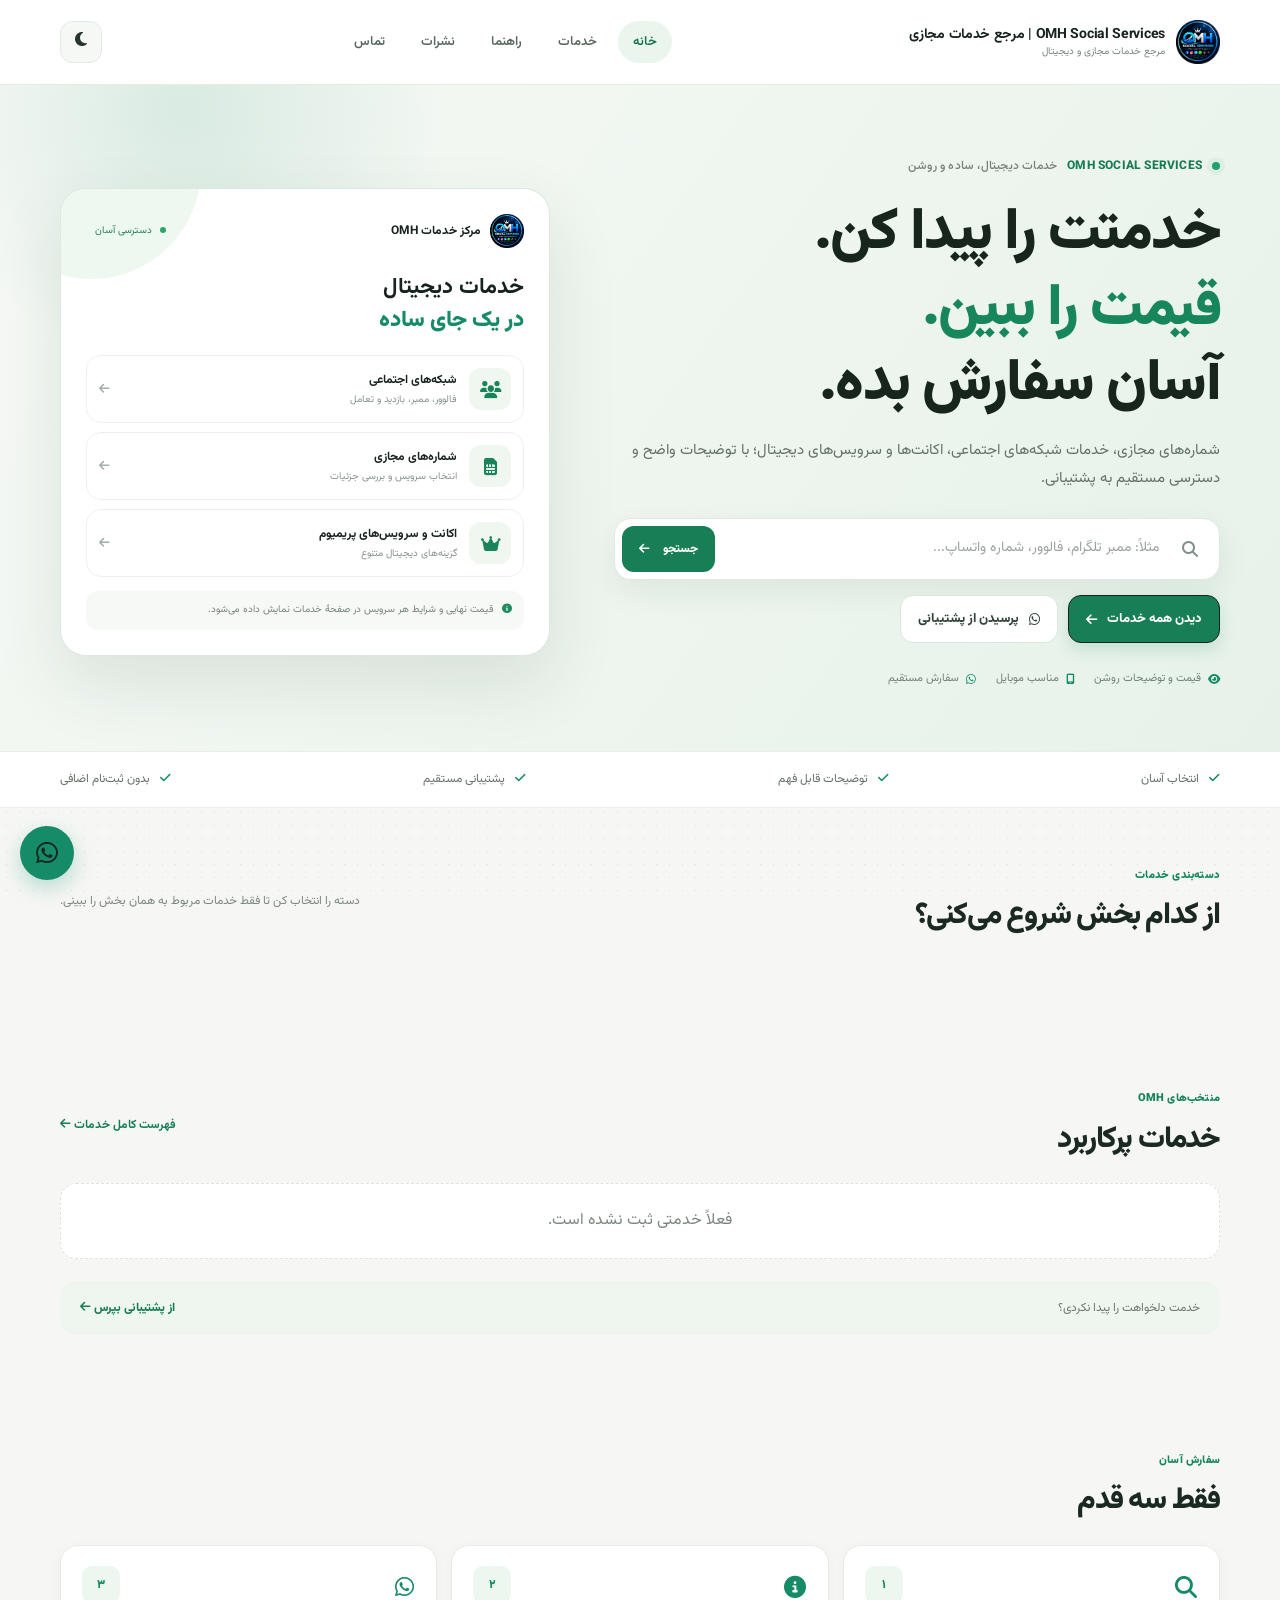
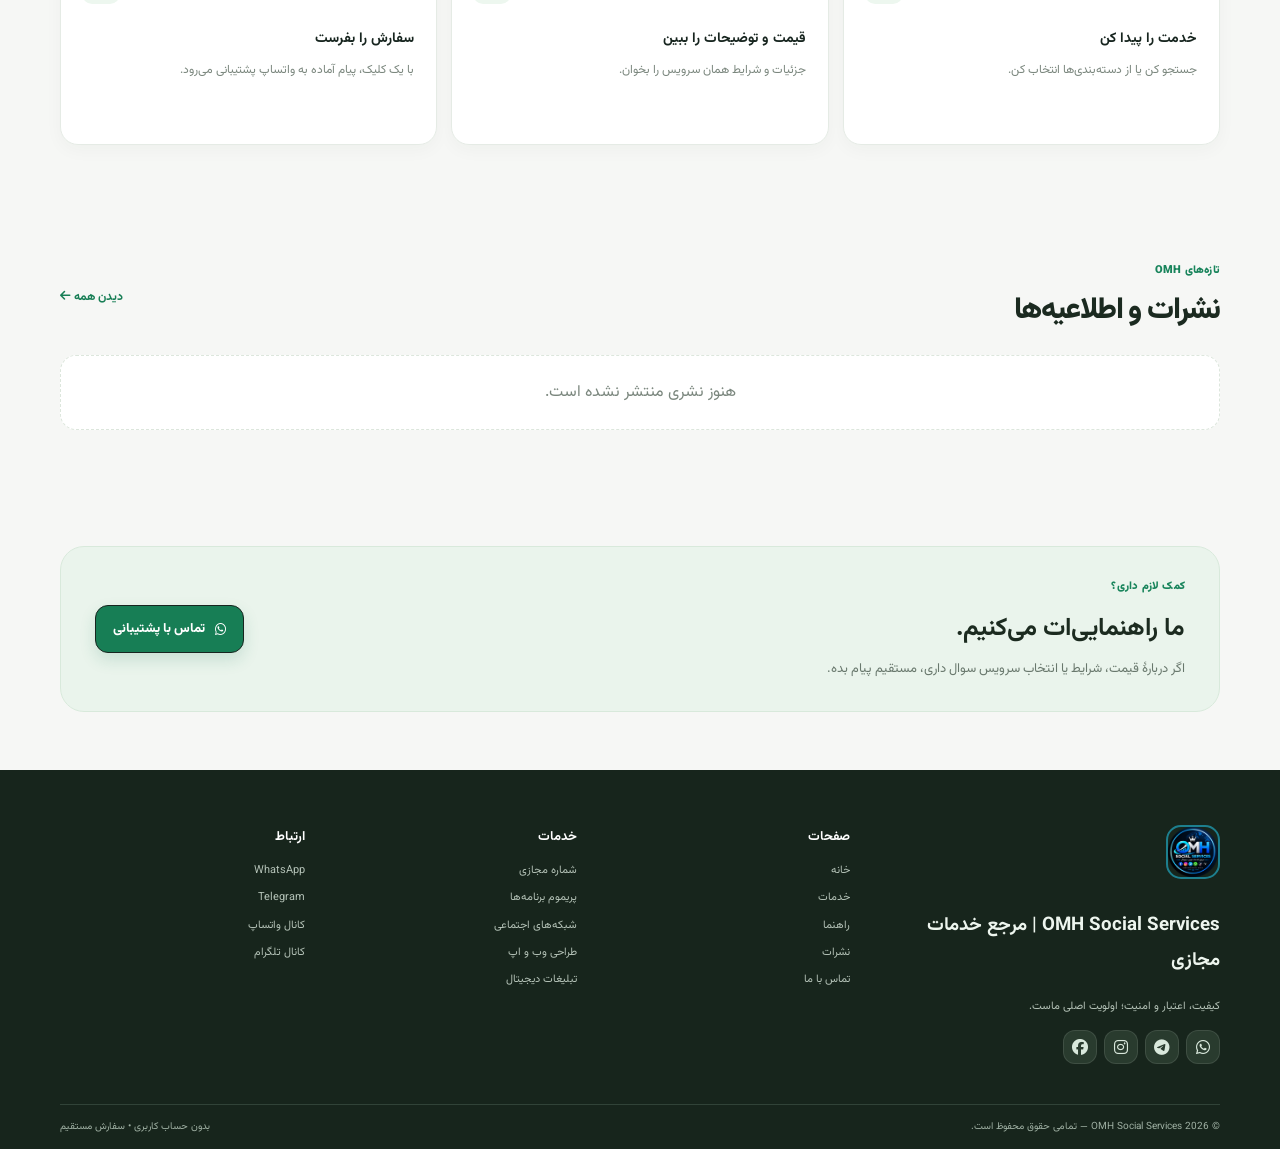
==== commit d418ce47: "Add files via upload" ====
--- a/public/index.html
+++ b/public/index.html
@@ -2,9 +2,9 @@
 <html lang="fa" dir="rtl">
 <head>
 <meta charset="utf-8"><meta name="viewport" content="width=device-width,initial-scale=1">
-<meta name="theme-color" content="#f6f4ef">
-<meta name="description" content="OMH Social Services؛ خدمات مجازی، طراحی وب‌سایت و راهکارهای دیجیتال با طراحی اختصاصی.">
-<title>OMH Social Services | تجربه‌ای متفاوت از دنیای دیجیتال</title>
+<meta name="theme-color" content="#f6f7f5">
+<meta name="description" content="خدمات مجازی OMH Social Services با قیمت روشن، توضیحات ساده و سفارش آسان در واتساپ.">
+<title>OMH Social Services | خدمات دیجیتال آسان</title>
 <link rel="icon" href="images/omh-logo-circle.png">
 <link rel="preconnect" href="https://fonts.googleapis.com"><link rel="preconnect" href="https://fonts.gstatic.com" crossorigin>
 <link href="https://fonts.googleapis.com/css2?family=Vazirmatn:wght@300;400;500;600;700;800;900&display=swap" rel="stylesheet">
@@ -13,33 +13,30 @@
 </head>
 <body class="home-page">
 <main>
-<section class="showcase-hero">
- <div class="hero-orbit orbit-one"></div><div class="hero-orbit orbit-two"></div>
- <div class="container showcase-layout">
-  <div class="showcase-copy">
-   <div class="hero-kicker"><span class="live-dot"></span> استودیوی دیجیتال OMH <span class="kicker-line"></span> از ایده تا اجرا</div>
-   <h1>فقط یک سایت نساز؛<br><em>یک تجربه</em> خلق کن.</h1>
-   <p class="hero-lead">از خدمات مجازی روزمره تا طراحی وب‌سایت و راهکارهای دیجیتال اختصاصی؛ با تمرکز بر ظاهر چشم‌گیر، تجربهٔ آسان و اجرای قابل اعتماد.</p>
-   <form class="hero-search" id="homeSearch"><i class="fa-solid fa-magnifying-glass"></i><input id="homeSearchInput" type="search" placeholder="چه خدمتی دنبالش هستی؟" autocomplete="off"><button class="search-submit">جستجو <i class="fa-solid fa-arrow-left"></i></button></form>
-   <div class="hero-actions"><a class="btn btn-primary" href="/services.html">کاوش خدمات <i class="fa-solid fa-arrow-left"></i></a><a class="btn btn-ghost" id="heroWhatsApp"><i class="fa-brands fa-whatsapp"></i> شروع یک پروژه</a></div>
-   <div class="trust-row"><div class="trust-avatars"><span>O</span><span>M</span><span>H</span></div><div><b>از ایده تا نتیجه</b><small>همراهی مستقیم و پاسخ‌گویی روشن</small></div><div class="trust-divider"></div><div class="trust-mark"><i class="fa-solid fa-shield-halved"></i><span>سادگی، کیفیت، اعتماد</span></div></div>
+<section class="new-hero">
+ <div class="container new-hero-grid">
+  <div class="new-hero-copy">
+   <div class="new-eyebrow"><span class="live-dot"></span> OMH SOCIAL SERVICES <span>خدمات دیجیتال، ساده و روشن</span></div>
+   <h1>خدمتت را پیدا کن.<br><em>قیمت را ببین.</em><br>آسان سفارش بده.</h1>
+   <p>شماره‌های مجازی، خدمات شبکه‌های اجتماعی، اکانت‌ها و سرویس‌های دیجیتال؛ با توضیحات واضح و دسترسی مستقیم به پشتیبانی.</p>
+   <form class="new-search" id="homeSearch"><i class="fa-solid fa-magnifying-glass"></i><input id="homeSearchInput" type="search" placeholder="مثلاً: ممبر تلگرام، فالوور، شماره واتساپ..." autocomplete="off"><button class="search-submit">جستجو <i class="fa-solid fa-arrow-left"></i></button></form>
+   <div class="new-hero-actions"><a class="btn btn-primary" href="/services.html">دیدن همه خدمات <i class="fa-solid fa-arrow-left"></i></a><a class="btn btn-ghost" id="heroWhatsApp"><i class="fa-brands fa-whatsapp"></i> پرسیدن از پشتیبانی</a></div>
+   <div class="hero-assurance"><span><i class="fa-solid fa-eye"></i> قیمت و توضیحات روشن</span><span><i class="fa-solid fa-mobile-screen"></i> مناسب موبایل</span><span><i class="fa-brands fa-whatsapp"></i> سفارش مستقیم</span></div>
   </div>
-  <div class="showcase-art" aria-label="نمایش هویت بصری OMH">
-   <div class="art-backdrop"></div><div class="art-topline"><span>OMH / DIGITAL STUDIO</span><span>01 — 04</span></div>
-   <div class="art-logo-wrap"><div class="art-ring ring-a"></div><div class="art-ring ring-b"></div><div class="art-logo"><img src="images/omh-logo-circle.png" alt="نشان OMH"></div><span class="orbit-tag tag-design"><i class="fa-solid fa-wand-magic-sparkles"></i> طراحی اختصاصی</span><span class="orbit-tag tag-digital"><i class="fa-solid fa-bolt"></i> راهکار دیجیتال</span><span class="orbit-tag tag-trust"><i class="fa-solid fa-shield-halved"></i> با تمرکز بر اعتماد</span></div>
-   <div class="art-bottom"><div><small>DESIGN WITH PURPOSE</small><b>جزئیات، تفاوت می‌سازند.</b></div><div class="art-arrow"><i class="fa-solid fa-arrow-up-left"></i></div></div>
+  <div class="new-hero-panel">
+   <div class="panel-top"><span class="panel-brand"><img src="images/omh-logo-circle.png" alt="OMH"> <b>مرکز خدمات OMH</b></span><span class="panel-status"><i></i> دسترسی آسان</span></div>
+   <div class="panel-heading">خدمات دیجیتال<br><strong>در یک جای ساده</strong></div>
+   <div class="panel-feature"><span class="panel-feature-icon"><i class="fa-solid fa-users"></i></span><div><b>شبکه‌های اجتماعی</b><small>فالوور، ممبر، بازدید و تعامل</small></div><i class="fa-solid fa-arrow-left"></i></div>
+   <div class="panel-feature"><span class="panel-feature-icon"><i class="fa-solid fa-sim-card"></i></span><div><b>شماره‌های مجازی</b><small>انتخاب سرویس و بررسی جزئیات</small></div><i class="fa-solid fa-arrow-left"></i></div>
+   <div class="panel-feature"><span class="panel-feature-icon"><i class="fa-solid fa-crown"></i></span><div><b>اکانت و سرویس‌های پریمیوم</b><small>گزینه‌های دیجیتال متنوع</small></div><i class="fa-solid fa-arrow-left"></i></div>
+   <div class="panel-note"><i class="fa-solid fa-circle-info"></i> قیمت نهایی و شرایط هر سرویس در صفحهٔ خدمات نمایش داده می‌شود.</div>
   </div>
  </div>
- <div class="hero-bottom container"><span>خدمات مجازی</span><i></i><span>طراحی وب‌سایت</span><i></i><span>توسعهٔ دیجیتال</span><i></i><span>محتوای تبلیغاتی</span><span class="hero-bottom-note">اسکرول کن و بیشتر ببین <i class="fa-solid fa-arrow-down"></i></span></div>
 </section>
-<section class="intro-band"><div class="container intro-band-inner"><span class="intro-index">01 / OMH</span><p>دنیای دیجیتال باید <strong>زیبا، ساده و کاربردی</strong> باشد — ما برای همین کار می‌کنیم.</p><span class="intro-star">✳</span></div></section>
-<section class="section section-services"><div class="container"><div class="section-head"><div><span class="section-kicker">آنچه انجام می‌دهیم / 02</span><h2>راهکارهایی برای <em>نیازهای واقعی</em></h2></div><p>خدمات موردنیازت را سریع پیدا کن؛ برای پروژه‌های اختصاصی هم مستقیم با ما در تماس شو.</p></div>
- <div class="quick-grid showcase-quick"><a class="quick-card" href="/services.html"><span class="quick-number">01</span><span class="quick-icon"><i class="fa-solid fa-sim-card"></i></span><b>شماره‌های مجازی</b><span>راه‌اندازی و دسترسی به سرویس‌های آنلاین</span><i class="fa-solid fa-arrow-left quick-arrow"></i></a><a class="quick-card" href="/services.html"><span class="quick-number">02</span><span class="quick-icon"><i class="fa-solid fa-chart-simple"></i></span><b>شبکه‌های اجتماعی</b><span>خدمات متنوع برای صفحات و کانال‌ها</span><i class="fa-solid fa-arrow-left quick-arrow"></i></a><a class="quick-card" href="/services.html"><span class="quick-number">03</span><span class="quick-icon"><i class="fa-solid fa-crown"></i></span><b>اپلیکیشن‌های پریمیوم</b><span>بسته‌ها و دسترسی‌های دیجیتال</span><i class="fa-solid fa-arrow-left quick-arrow"></i></a><a class="quick-card featured-quick" href="/contact.html"><span class="quick-number">04</span><span class="quick-icon"><i class="fa-solid fa-code"></i></span><b>طراحی سایت و اپ</b><span>یک حضور آنلاین متناسب با برند تو</span><i class="fa-solid fa-arrow-left quick-arrow"></i></a></div>
- <div class="section-footnote"><span>خدمت موردنظرت را پیدا نکردی؟</span><a href="/contact.html">از ما بپرس <i class="fa-solid fa-arrow-left"></i></a></div>
-</div></section>
-<section class="section category-section"><div class="container"><div class="section-head"><div><span class="section-kicker">انتخاب هوشمند / 03</span><h2>از کجا شروع کنیم؟</h2></div><p>دستهٔ دلخواهت را انتخاب کن تا خدمات مرتبط را ببینی.</p></div><div id="homeCategories" class="category-tabs"></div></div></section>
-<section class="section featured-section"><div class="container"><div class="section-head"><div><span class="section-kicker">پیشنهادهای OMH / 04</span><h2>خدمات منتخب</h2></div><a class="text-link" href="/services.html">مشاهدهٔ همه خدمات <i class="fa-solid fa-arrow-left"></i></a></div><div id="featuredServices" class="services-grid"></div></div></section>
-<section class="section process-section"><div class="container"><div class="section-head"><div><span class="section-kicker">بدون پیچیدگی / 05</span><h2>سه قدم تا سفارش</h2></div><p>ثبت سفارش ساده است؛ بدون ساخت حساب و مراحل اضافی.</p></div><div class="steps-grid"><article class="simple-card"><span class="num">01</span><i class="fa-solid fa-magnifying-glass"></i><h3>خدمت را پیدا کن</h3><p>از میان دسته‌ها انتخاب کن یا نام خدمت را جستجو کن.</p></article><article class="simple-card"><span class="num">02</span><i class="fa-solid fa-message"></i><h3>جزئیات را بفرست</h3><p>روی سفارش بزن تا درخواستت برای هماهنگی آماده شود.</p></article><article class="simple-card"><span class="num">03</span><i class="fa-solid fa-circle-check"></i><h3>با اطمینان ادامه بده</h3><p>شرایط، قیمت و جزئیات را با پشتیبانی نهایی کن.</p></article></div></div></section>
-<section class="section posts-section"><div class="container"><div class="section-head"><div><span class="section-kicker">از تازه‌ها باخبر شو / 06</span><h2>نشرات و اطلاعیه‌ها</h2></div><a class="text-link" href="/posts.html">همهٔ نشرات <i class="fa-solid fa-arrow-left"></i></a></div><div id="homePosts" class="posts-grid"></div></div></section>
-<section class="section final-cta"><div class="container cta"><div class="cta-inner"><div><span class="section-kicker">پروژهٔ بعدی تو؟</span><h2>ایده‌ات را به یک حضور دیجیتال تبدیل کن.</h2><p>برای طراحی سایت، اپلیکیشن یا دریافت خدمات مجازی، با OMH صحبت کن.</p></div><a class="btn btn-primary" id="homeCta"><i class="fa-brands fa-whatsapp"></i> صحبت با ما</a></div></div></section>
+<section class="new-trust-strip"><div class="container"><span><i class="fa-solid fa-check"></i> انتخاب آسان</span><span><i class="fa-solid fa-check"></i> توضیحات قابل فهم</span><span><i class="fa-solid fa-check"></i> پشتیبانی مستقیم</span><span><i class="fa-solid fa-check"></i> بدون ثبت‌نام اضافی</span></div></section>
+<section class="section new-categories"><div class="container"><div class="section-head"><div><span class="section-kicker">دسته‌بندی خدمات</span><h2>از کدام بخش شروع می‌کنی؟</h2></div><p>دسته را انتخاب کن تا فقط خدمات مربوط به همان بخش را ببینی.</p></div><div id="homeCategories" class="category-tabs"></div></div></section>
+<section class="section new-featured"><div class="container"><div class="section-head"><div><span class="section-kicker">منتخب‌های OMH</span><h2>خدمات پرکاربرد</h2></div><a class="text-link" href="/services.html">فهرست کامل خدمات <i class="fa-solid fa-arrow-left"></i></a></div><div id="featuredServices" class="services-grid"></div><div class="service-bottom-cta"><span>خدمت دلخواهت را پیدا نکردی؟</span><a href="/contact.html">از پشتیبانی بپرس <i class="fa-solid fa-arrow-left"></i></a></div></div></section>
+<section class="section new-how"><div class="container"><div class="section-head"><div><span class="section-kicker">سفارش آسان</span><h2>فقط سه قدم</h2></div></div><div class="steps-grid"><article class="simple-card"><span class="num">۱</span><i class="fa-solid fa-magnifying-glass"></i><h3>خدمت را پیدا کن</h3><p>جستجو کن یا از دسته‌بندی‌ها انتخاب کن.</p></article><article class="simple-card"><span class="num">۲</span><i class="fa-solid fa-circle-info"></i><h3>قیمت و توضیحات را ببین</h3><p>جزئیات و شرایط همان سرویس را بخوان.</p></article><article class="simple-card"><span class="num">۳</span><i class="fa-brands fa-whatsapp"></i><h3>سفارش را بفرست</h3><p>با یک کلیک، پیام آماده به واتساپ پشتیبانی می‌رود.</p></article></div></div></section>
+<section class="section new-posts"><div class="container"><div class="section-head"><div><span class="section-kicker">تازه‌های OMH</span><h2>نشرات و اطلاعیه‌ها</h2></div><a class="text-link" href="/posts.html">دیدن همه <i class="fa-solid fa-arrow-left"></i></a></div><div id="homePosts" class="posts-grid"></div></div></section>
+<section class="section new-final"><div class="container"><div class="new-final-card"><div><span class="section-kicker">کمک لازم داری؟</span><h2>ما راهنمایی‌ات می‌کنیم.</h2><p>اگر دربارهٔ قیمت، شرایط یا انتخاب سرویس سوال داری، مستقیم پیام بده.</p></div><a class="btn btn-primary" id="homeCta"><i class="fa-brands fa-whatsapp"></i> تماس با پشتیبانی</a></div></div></section>
 </main><script src="site.js" defer></script></body></html>
--- a/public/style.css
+++ b/public/style.css
@@ -35,3 +35,48 @@
 body.dark{--bg:#101912;--surface:#18251b;--surface2:#202e22;--text:#f1f5e9;--muted:#a2b09b;--line:#344333;background:#101912;color:#f1f5e9}
 body.dark:before{opacity:.05}body.dark .site-header{background:rgba(16,25,18,.9);border-color:#344333}body.dark .brand-text b,body.dark .nav a{color:#e7efdf}body.dark .nav a.active,body.dark .nav a:hover{background:#d7f77b;color:#17251f}body.dark .theme-btn,body.dark .icon-btn{background:#202e22;border-color:#344333;color:#d7f77b}
 body.dark .showcase-hero{background:#101912}body.dark .showcase-hero:after{background:linear-gradient(115deg,transparent 40%,rgba(200,238,124,.06) 100%)}body.dark .hero-kicker,body.dark .hero-lead,body.dark .trust-row,body.dark .trust-row small,body.dark .trust-row b,body.dark .trust-mark{color:#b5c2ae}body.dark .trust-avatars span{border-color:#101912}body.dark .hero-search{background:#18251b;border-color:#344333}body.dark .hero-search input{color:#f1f5e9}body.dark .btn-ghost{color:#f1f5e9;border-color:#455442}body.dark .hero-bottom{border-color:#344333;color:#a2b09b}body.dark .intro-band,body.dark .category-section,body.dark .posts-section{background:#18251b;border-color:#344333}body.dark .intro-band p{color:#b5c2ae}body.dark .intro-band strong,body.dark .section-head h2{color:#f1f5e9}body.dark .quick-card,body.dark .service-card,body.dark .post-card,body.dark .simple-card,body.dark .browse-box,body.dark .contact-card{background:#18251b;border-color:#344333;color:#f1f5e9}body.dark .quick-card>span:not(.quick-number):not(.quick-icon),body.dark .service-desc,body.dark .simple-card p,body.dark .post-card p,body.dark .section-head>p{color:#a2b09b}body.dark .quick-icon{background:#293a25}body.dark .featured-quick{background:#d7f77b;color:#17251f;border-color:#d7f77b}body.dark .featured-quick .quick-number,body.dark .featured-quick>span:not(.quick-number):not(.quick-icon),body.dark .featured-quick .quick-arrow{color:#49652d}body.dark .featured-quick .quick-icon{background:#f2ffd7;color:#17251f}body.dark .category-tab{background:#18251b;border-color:#344333;color:#d8e2d0}body.dark .category-tab.active,body.dark .category-tab:hover{background:#d7f77b;color:#17251f;border-color:#d7f77b}body.dark .section-footnote{background:#202e22;color:#b5c2ae}body.dark .footer{background:#080e09}body.dark .clock-panel{background:#18251b;border-color:#344333;color:#b5c2ae}body.dark .cta{background:#263928}
+
+
+/* OMH 2026 — simplified service-first visual system */
+:root{--bg:#f6f7f5;--surface:#fff;--surface2:#f0f3ef;--text:#17231d;--muted:#6b7770;--line:#e3e9e3;--cyan:#168b68;--blue:#168b68;--green:#168b68;--gold:#d6a64d;--shadow:0 16px 42px rgba(22,45,32,.08);--radius:22px;--max:1160px}
+html{scroll-padding-top:100px}body{background:var(--bg);color:var(--text);font-family:'Vazirmatn',Tahoma,Arial,sans-serif;line-height:1.85}
+.container{width:min(var(--max),calc(100% - 36px))}
+.top-ticker{height:0;display:none}
+.site-header{background:rgba(255,255,255,.93);border-bottom:1px solid #e5ebe5;backdrop-filter:blur(18px)}
+.header-inner{height:76px;gap:20px}.brand{min-width:210px}.brand-logo{border:0;width:44px;height:44px}.brand-text b{font-size:14px;color:#17231d}.brand-text small{color:#77837b}
+.nav a{color:#59665e;font-weight:600}.nav a:hover,.nav a.active{background:#eaf5ee;color:#16734f}.icon-btn,.theme-btn{background:#f5f8f5;border-color:#e4ebe4;color:#26362c}
+.new-hero{position:relative;overflow:hidden;padding:70px 0 62px;background:linear-gradient(125deg,#f7f9f6 0%,#edf5ee 58%,#e6f2e9 100%)}
+.new-hero:before{content:"";position:absolute;width:550px;height:550px;border-radius:50%;background:radial-gradient(circle,rgba(27,143,98,.13),transparent 68%);top:-250px;left:-90px;pointer-events:none}
+.new-hero-grid{position:relative;display:grid;grid-template-columns:1.05fr .85fr;align-items:center;gap:64px}
+.new-hero-copy{max-width:680px}.new-eyebrow{display:flex;align-items:center;gap:10px;color:#197c55;font-size:12px;font-weight:800;letter-spacing:.2px}.new-eyebrow>span:last-child{color:#758179;font-weight:500}
+.live-dot{width:8px;height:8px;border-radius:50%;background:#22a06b;box-shadow:0 0 0 5px #dcefe2}
+.new-hero h1{font-size:clamp(36px,5vw,58px);line-height:1.3;letter-spacing:-1.5px;margin:20px 0 14px;font-weight:900;color:#17251c}
+.new-hero h1 em{font-style:normal;color:#17875b}.new-hero-copy>p{max-width:610px;color:#637168;font-size:15px;margin:0 0 25px}
+.new-search{display:flex;align-items:center;gap:10px;background:#fff;border:1px solid #e2e9e2;border-radius:17px;padding:7px 8px 7px 7px;max-width:650px;box-shadow:0 12px 32px rgba(22,55,34,.07)}
+.new-search>i{color:#839087;margin:0 13px}.new-search input{flex:1;min-width:0;border:0;outline:0;color:#1b2b20;background:transparent;font-size:14px;padding:10px 0}.new-search input::placeholder{color:#9aa49d}
+.search-submit{background:#177e55;color:#fff;border:0;border-radius:12px;padding:12px 17px;font-weight:800;white-space:nowrap}.search-submit:hover{background:#116b47}
+.new-hero-actions{display:flex;gap:10px;flex-wrap:wrap;margin-top:15px}.btn{border-radius:13px;padding:11px 17px;font-size:13px}.btn-primary{background:#177e55;color:#fff;box-shadow:0 7px 16px rgba(23,126,85,.16)}.btn-primary:hover{background:#116b47}.btn-ghost{border-color:#dce6dc;background:#fff;color:#33443a}.btn-ghost:hover{background:#f2f7f2}
+.hero-assurance{display:flex;gap:20px;flex-wrap:wrap;margin-top:26px;color:#718078;font-size:11px}.hero-assurance span{display:flex;align-items:center;gap:7px}.hero-assurance i{color:#168b68}
+.new-hero-panel{background:#fff;border:1px solid rgba(220,231,221,.95);border-radius:26px;padding:25px;box-shadow:0 28px 70px rgba(25,62,38,.11);position:relative;overflow:hidden}
+.new-hero-panel:after{content:"";position:absolute;width:220px;height:220px;border-radius:50%;background:#eff8f0;top:-130px;left:-80px;z-index:0}
+.panel-top,.panel-heading,.panel-feature,.panel-note{position:relative;z-index:1}.panel-top{display:flex;align-items:center;justify-content:space-between;gap:10px}
+.panel-brand{display:flex;align-items:center;gap:9px;font-size:12px}.panel-brand img{width:34px;height:34px;object-fit:contain}.panel-status{font-size:10px;color:#27825b;background:#edf8f0;padding:5px 9px;border-radius:20px}.panel-status i{display:inline-block;width:6px;height:6px;border-radius:50%;background:#2ca36b;margin-left:5px}
+.panel-heading{font-size:22px;line-height:1.5;font-weight:700;margin:23px 0 18px}.panel-heading strong{color:#168b68;font-weight:900}
+.panel-feature{display:flex;align-items:center;gap:12px;border:1px solid #edf1ed;border-radius:15px;padding:12px;margin:9px 0;background:#fff}.panel-feature-icon{width:42px;height:42px;border-radius:12px;background:#eff7f0;color:#19835b;display:grid;place-items:center;font-size:17px}.panel-feature div{flex:1}.panel-feature b{display:block;font-size:12px}.panel-feature small{display:block;color:#87928a;font-size:10px}.panel-feature>i{color:#a3aea5;font-size:12px}.panel-note{font-size:10px;color:#77837a;background:#f7f9f6;padding:10px 12px;border-radius:12px;margin-top:14px}.panel-note i{color:#1c8b60;margin-left:5px}
+.new-trust-strip{background:#fff;border-top:1px solid #e9eee8;border-bottom:1px solid #e9eee8}.new-trust-strip .container{display:flex;justify-content:space-between;gap:16px;flex-wrap:wrap;padding:16px 0}.new-trust-strip span{font-size:12px;color:#657168}.new-trust-strip i{color:#168b68;margin-left:7px}
+.section{padding:58px 0}.section-head{align-items:center;margin-bottom:22px}.section-head h1,.section-head h2{font-size:clamp(22px,3vw,30px);font-weight:850;color:#1b2a20}.section-head p{color:#7b877e;line-height:1.9}.section-kicker{color:#18845b;font-size:11px;letter-spacing:.2px}.text-link{color:#177e55;font-weight:700;font-size:12px}
+.category-tabs{gap:8px;scrollbar-width:thin}.category-tab{background:#fff;color:#4e5e53;border-color:#e3eae3;border-radius:13px;padding:10px 15px;font-size:12px;font-weight:600;transition:.2s}.category-tab:hover,.category-tab.active{background:#eaf5ed;border-color:#b9dec6;color:#16734f}
+.services-grid{grid-template-columns:repeat(3,minmax(0,1fr));gap:14px}.service-card{background:#fff;border:1px solid #e5ebe5;border-radius:19px;padding:18px;box-shadow:0 5px 18px rgba(25,48,32,.035);transition:transform .2s,border-color .2s,box-shadow .2s}.service-card:hover{transform:translateY(-3px);border-color:#b7d9c2;box-shadow:0 14px 32px rgba(25,48,32,.08)}
+.service-icon{width:48px;height:48px;border-radius:14px;background:#edf7ef;border:0;color:#17855a;font-size:21px}.service-path{color:#8a958d;font-size:10px;margin-top:14px}.service-card h3{font-size:15px;line-height:1.6;color:#1e2b22;margin:3px 0 7px}.service-desc{font-size:12px;color:#758078;line-height:1.8;min-height:43px}.service-bottom{border-top:1px solid #edf1ed;padding-top:13px;margin-top:12px;gap:10px}.price small{color:#8a958d;font-size:10px}.price strong{font-size:16px;color:#177e55}.order-btn{background:#177e55;border:0;color:white;border-radius:11px;padding:9px 13px;font-size:11px;font-weight:800}.order-btn:hover{background:#116b47}
+.simple-card{background:#fff;border:1px solid #e5ebe5;border-radius:18px;padding:22px;box-shadow:0 5px 18px rgba(25,48,32,.035)}.simple-card .num{background:#edf7ef;color:#168b68;border-radius:10px}.simple-card>i{color:#168b68}.simple-card h3{font-size:14px}.simple-card p{font-size:12px;color:#7b877e}
+.posts-grid{gap:14px}.post-card{background:#fff;border:1px solid #e5ebe5;border-radius:18px;padding:20px}.post-card h3{font-size:15px}.post-card p{font-size:12px;color:#748078}
+.new-final-card{display:flex;align-items:center;justify-content:space-between;gap:25px;background:#eaf4ec;border:1px solid #d8e9db;border-radius:24px;padding:30px 34px}.new-final-card h2{font-size:25px;margin:5px 0;color:#1c2b20}.new-final-card p{font-size:13px;color:#69786d;margin:0}
+.service-bottom-cta{display:flex;justify-content:space-between;align-items:center;gap:14px;margin-top:22px;padding:16px 20px;border-radius:16px;background:#eff6ef;color:#6b796e;font-size:12px}.service-bottom-cta a{color:#177e55;font-weight:800}
+.services-page{padding:34px 0 70px}.services-intro{padding:20px 0 24px}.back-home{display:inline-flex;align-items:center;gap:8px;color:#6b796e;font-size:12px;margin-bottom:20px}.back-home:hover{color:#177e55}.services-intro h1{font-size:clamp(28px,4vw,42px);line-height:1.4;margin:8px 0;color:#1b2a20}.services-intro p{max-width:720px;color:#718078;font-size:14px;margin:0}.browse-box{padding:18px;background:#fff;border:1px solid #e5ebe5;border-radius:20px;box-shadow:0 8px 24px rgba(20,45,30,.04)}.browse-search{display:flex;align-items:center;gap:12px;background:#f7f9f6;border:1px solid #e6ece5;border-radius:14px;padding:0 13px}.browse-search>i{color:#89958c}.browse-search input{flex:1;min-width:0;border:0;outline:0;background:transparent;padding:13px 0;font-size:13px;color:#243329}.browse-search button{border:0;background:transparent;color:#8b968d}.services-results-head{display:flex;align-items:center;justify-content:space-between;margin:30px 0 18px}.services-results-head h2{font-size:22px;margin:2px 0;color:#1c2b20}.result-count{font-size:11px;color:#7b877e;background:#fff;border:1px solid #e5ebe5;border-radius:30px;padding:5px 11px}.services-help{display:flex;justify-content:space-between;align-items:center;gap:20px;margin-top:32px;padding:22px;background:#fff;border:1px solid #e5ebe5;border-radius:18px}.services-help b{font-size:14px}.services-help p{font-size:12px;color:#7b877e;margin:4px 0 0}.empty,.empty-message{color:#7b877e;background:#fff;border:1px dashed #dce6dc;border-radius:16px;padding:22px;text-align:center}
+.footer{background:#17251c;color:#edf5ee;border-top:0}.footer-col p,.footer-col li a{color:#b4c2b7}.footer-col h4{color:#fff}.footer-bottom{border-color:#314338;color:#9fb0a3}.footer-social a{background:#293b2e;color:#d9e8dc}.floating-wa{background:#168b68;box-shadow:0 8px 22px rgba(22,139,104,.28)}
+body.dark{--bg:#101812;--surface:#17221a;--surface2:#1d2b20;--text:#eff7ef;--muted:#a8b7aa;--line:#2b3d30;background:#101812;color:#eff7ef}
+body.dark .site-header{background:rgba(18,28,21,.94);border-color:#2b3d30}body.dark .brand-text b,body.dark .section-head h1,body.dark .section-head h2,body.dark .new-hero h1,body.dark .services-intro h1,body.dark .services-results-head h2{color:#f1f8f1}
+body.dark .new-hero{background:linear-gradient(125deg,#142019,#1b3022)}body.dark .new-hero-panel,body.dark .service-card,body.dark .simple-card,body.dark .post-card,body.dark .browse-box,body.dark .services-help{background:#17221a;border-color:#2b3d30}body.dark .panel-feature{background:#17221a;border-color:#2b3d30}body.dark .panel-heading,body.dark .service-card h3{color:#eff7ef}body.dark .new-search{background:#1c2a20;border-color:#334738}body.dark .new-search input,body.dark .browse-search input{color:#eff7ef}body.dark .new-trust-strip{background:#17221a;border-color:#2b3d30}body.dark .new-trust-strip span,body.dark .hero-assurance,body.dark .new-hero-copy>p,body.dark .section-head p{color:#a8b7aa}body.dark .category-tab{background:#17221a;border-color:#2b3d30;color:#c5d3c7}body.dark .category-tab.active{background:#203d2b;color:#a8e1bd}body.dark .new-final-card,body.dark .service-bottom-cta{background:#1d3022;border-color:#2d4934}body.dark .new-final-card h2{color:#eff7ef}body.dark .footer{background:#090f0b}
+@media(max-width:900px){.new-hero-grid{grid-template-columns:1fr;gap:30px}.new-hero-copy{max-width:none}.new-hero-panel{max-width:620px}.services-grid{grid-template-columns:repeat(2,minmax(0,1fr))}.brand{min-width:0}.nav{gap:0}.nav a{padding:8px 10px}}
+@media(max-width:650px){.container{width:calc(100% - 28px)}.header-inner{height:66px;gap:10px}.brand-logo{width:38px;height:38px}.brand-text b{font-size:12px}.brand-text small{font-size:9px}.menu-btn{display:block}.nav{display:none;position:absolute;top:66px;right:14px;left:14px;background:#fff;border:1px solid #e4ebe4;border-radius:16px;padding:10px;box-shadow:0 15px 35px rgba(20,45,30,.12);flex-direction:column;align-items:stretch}.nav.open{display:flex}.nav a{padding:11px 13px}.header-actions{margin-right:auto}.new-hero{padding:43px 0 38px}.new-hero-grid{gap:26px}.new-hero h1{font-size:36px;letter-spacing:-.7px;margin:15px 0 10px}.new-hero-copy>p{font-size:13px}.new-eyebrow{font-size:10px;flex-wrap:wrap}.new-search{gap:6px}.new-search>i{margin:0 7px}.new-search input{font-size:12px}.search-submit{font-size:11px;padding:11px 12px}.hero-assurance{gap:10px;font-size:10px}.new-hero-panel{padding:18px;border-radius:20px}.panel-heading{font-size:20px;margin:18px 0 12px}.panel-feature{padding:10px}.new-trust-strip .container{justify-content:flex-start;gap:9px 18px;padding:13px 0}.new-trust-strip span{font-size:10px}.section{padding:40px 0}.section-head{display:block}.section-head h1,.section-head h2{font-size:23px}.section-head p{font-size:12px;margin-top:8px}.services-grid{grid-template-columns:1fr;gap:11px}.service-card{padding:15px}.service-desc{min-height:0}.steps-grid{grid-template-columns:1fr}.new-final-card{display:block;padding:23px}.new-final-card h2{font-size:22px}.new-final-card .btn{margin-top:17px}.service-bottom-cta,.services-help{display:block}.service-bottom-cta a{display:block;margin-top:7px}.services-page{padding-top:20px}.services-intro h1{font-size:29px}.browse-box{padding:12px}.services-results-head h2{font-size:20px}.services-help .btn{margin-top:15px}.footer-grid{grid-template-columns:1fr 1fr}.clock-panel{display:none}}
+@media(prefers-reduced-motion:reduce){*,*:before,*:after{scroll-behavior:auto!important;animation-duration:.01ms!important;transition-duration:.01ms!important}}
